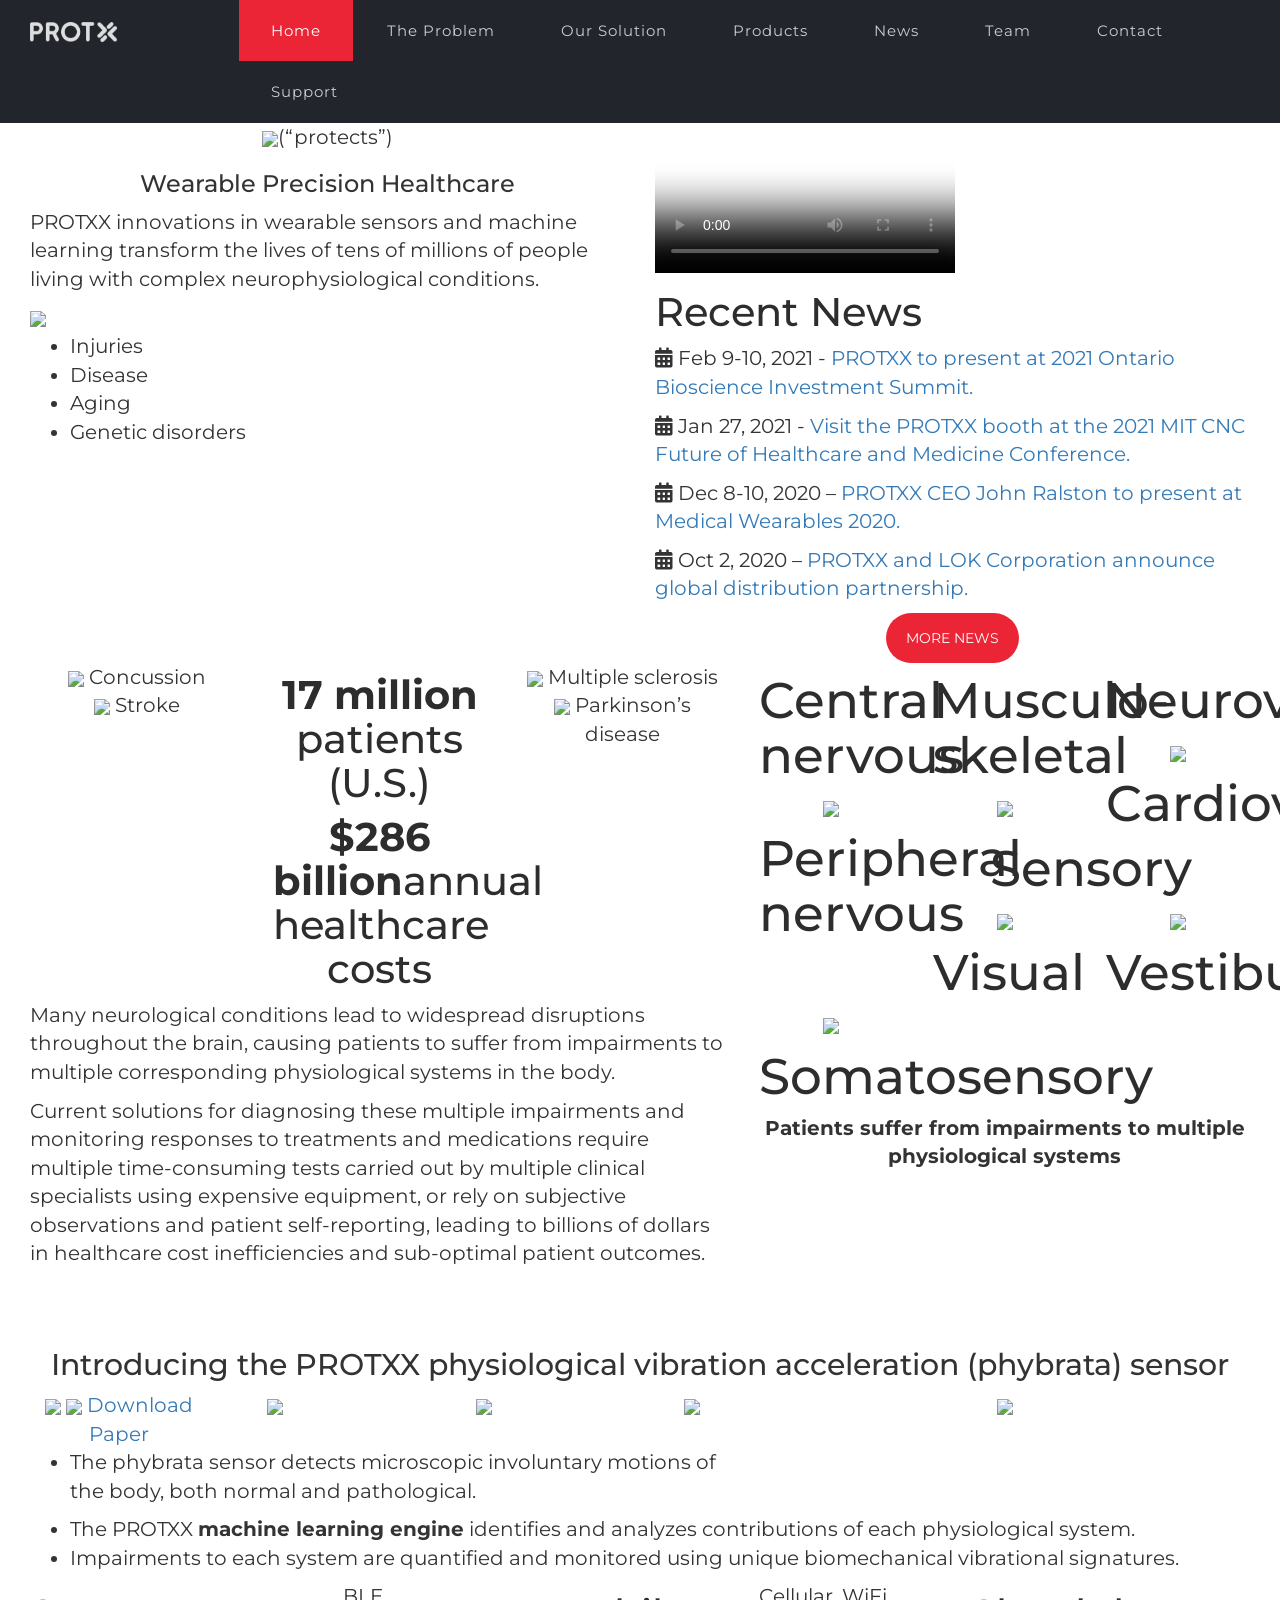
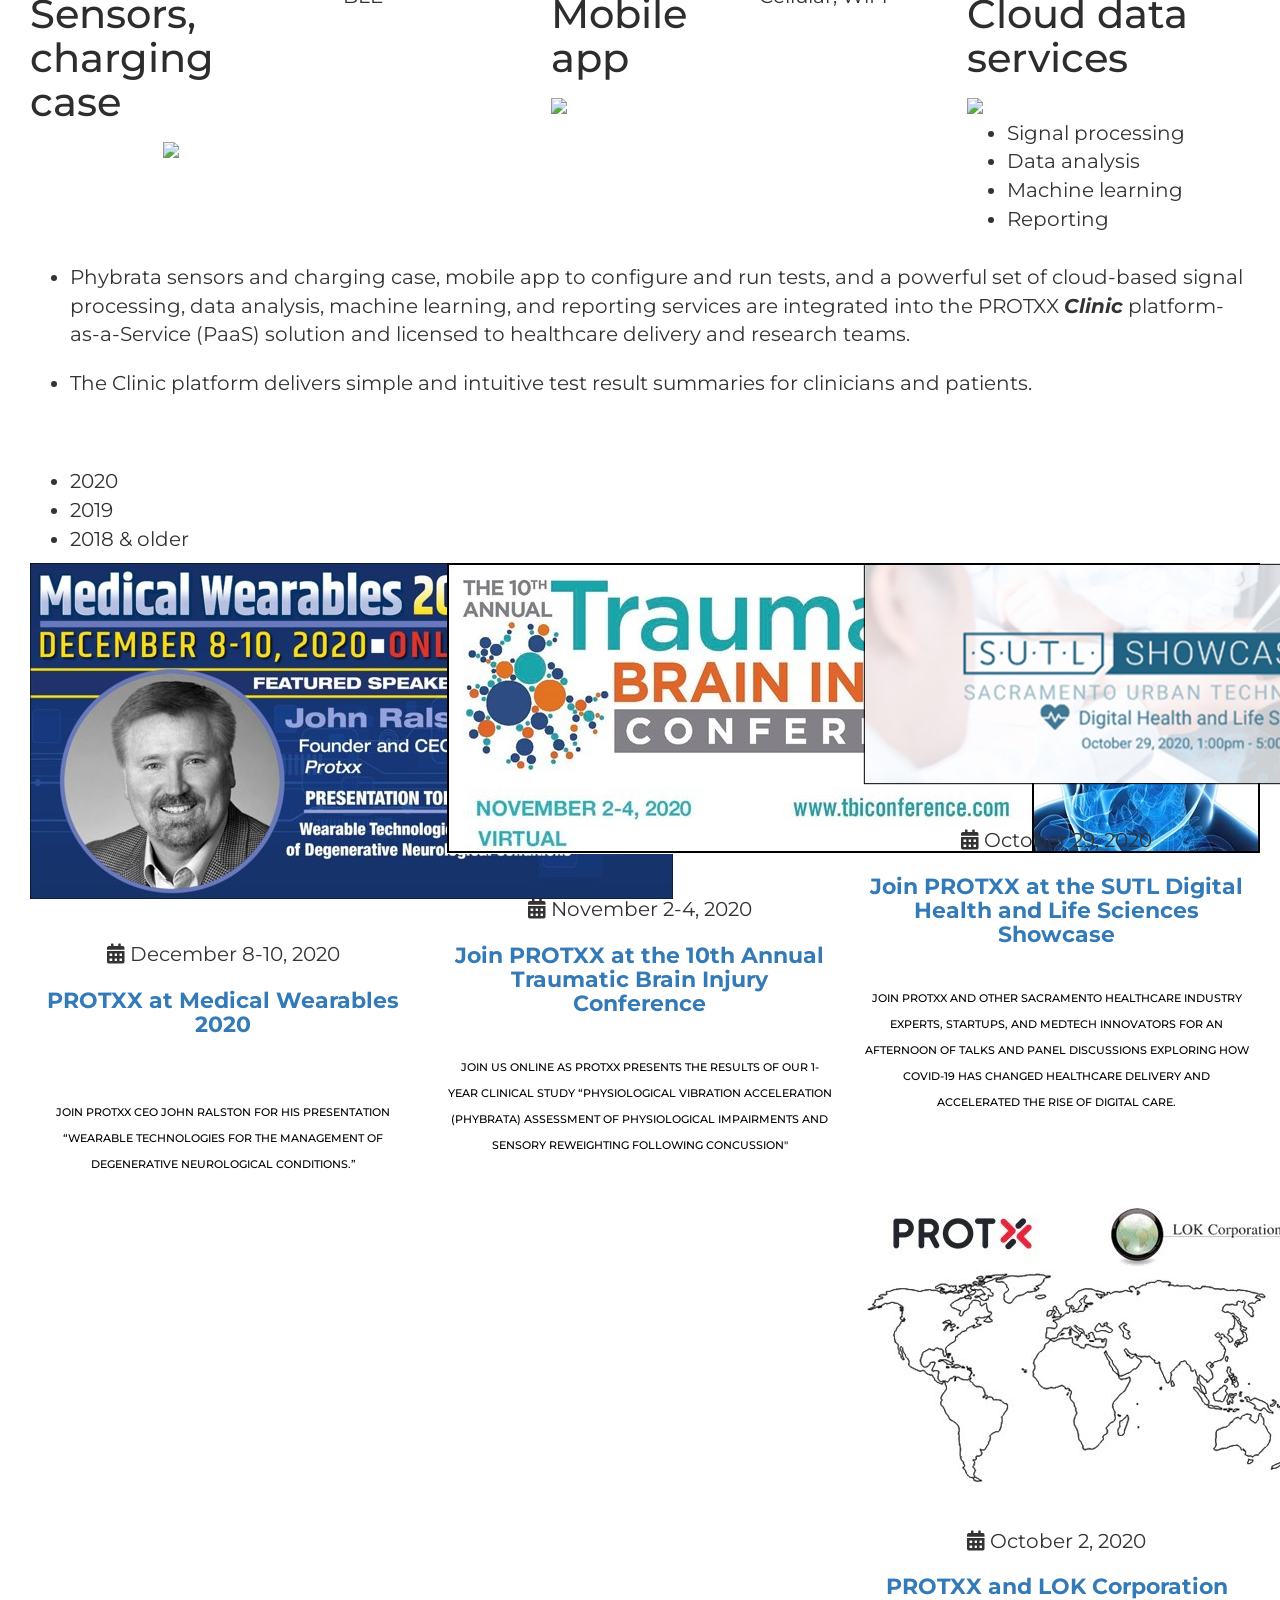
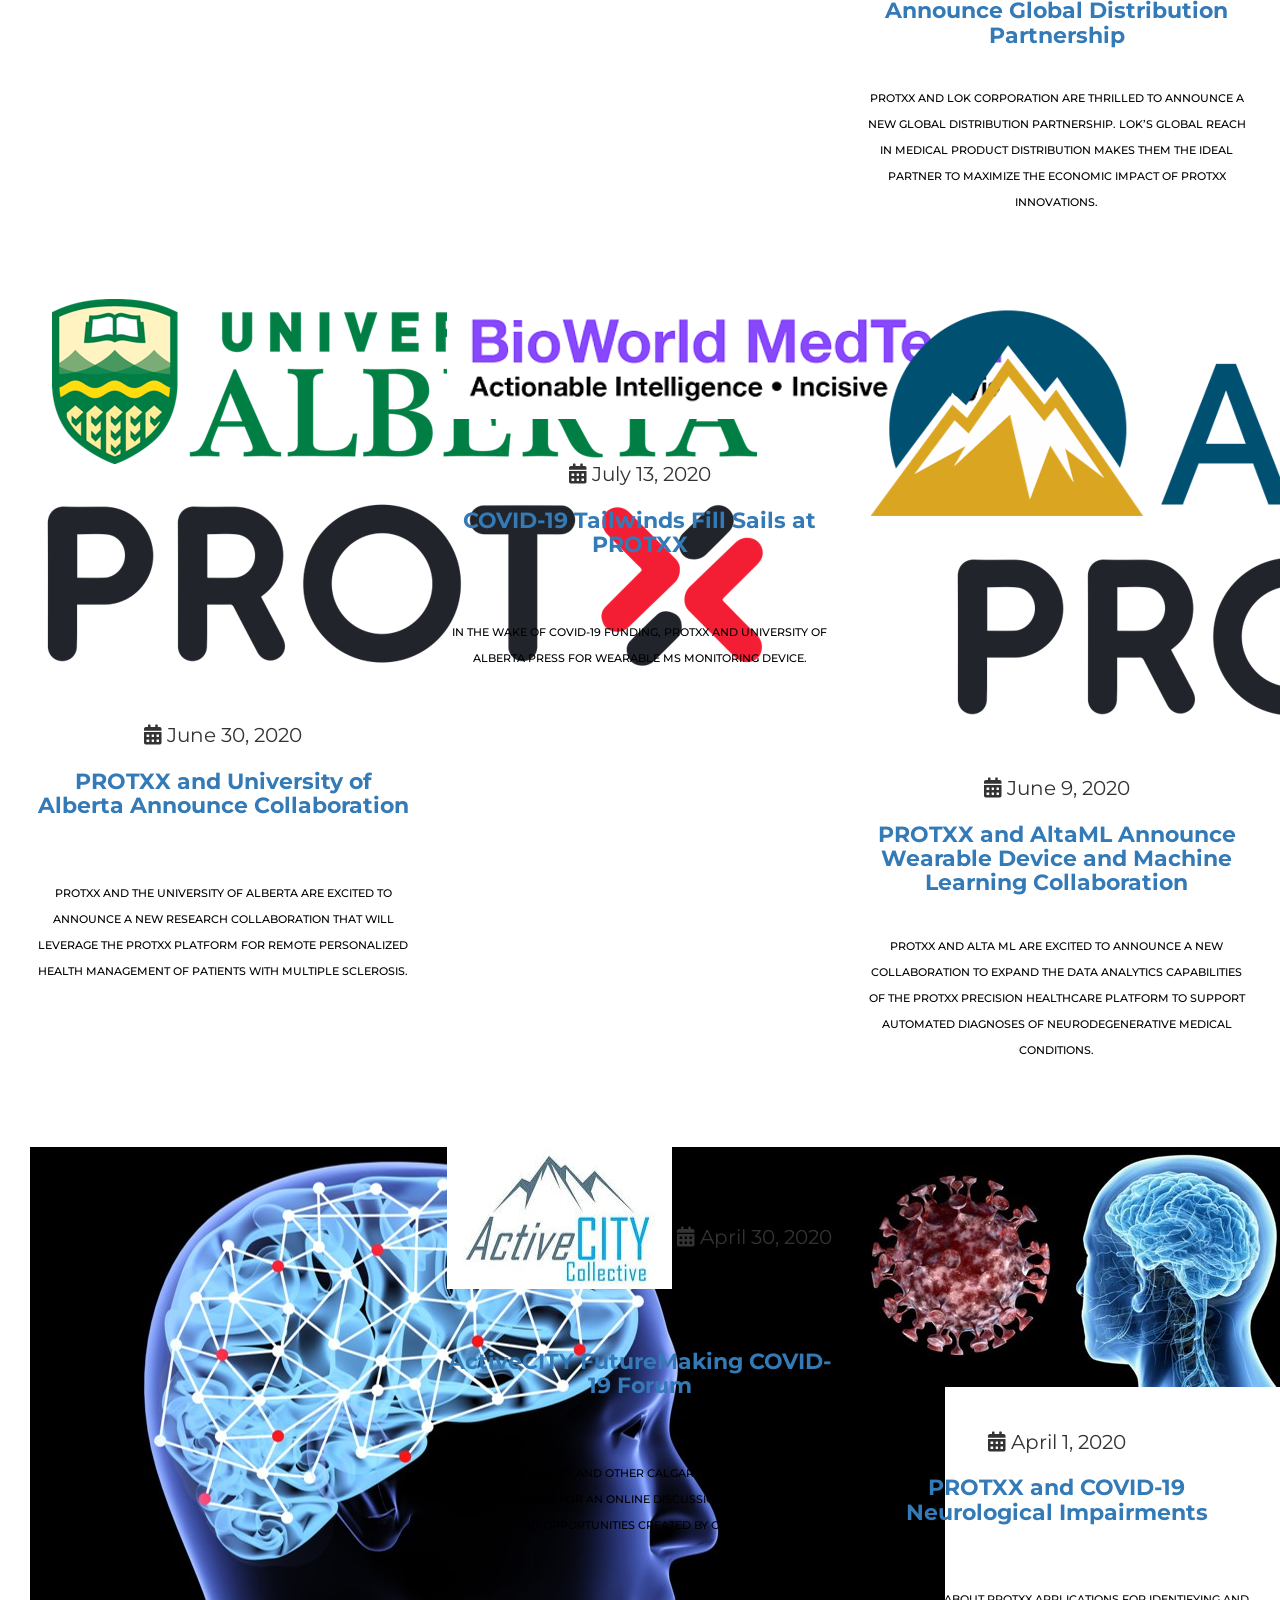
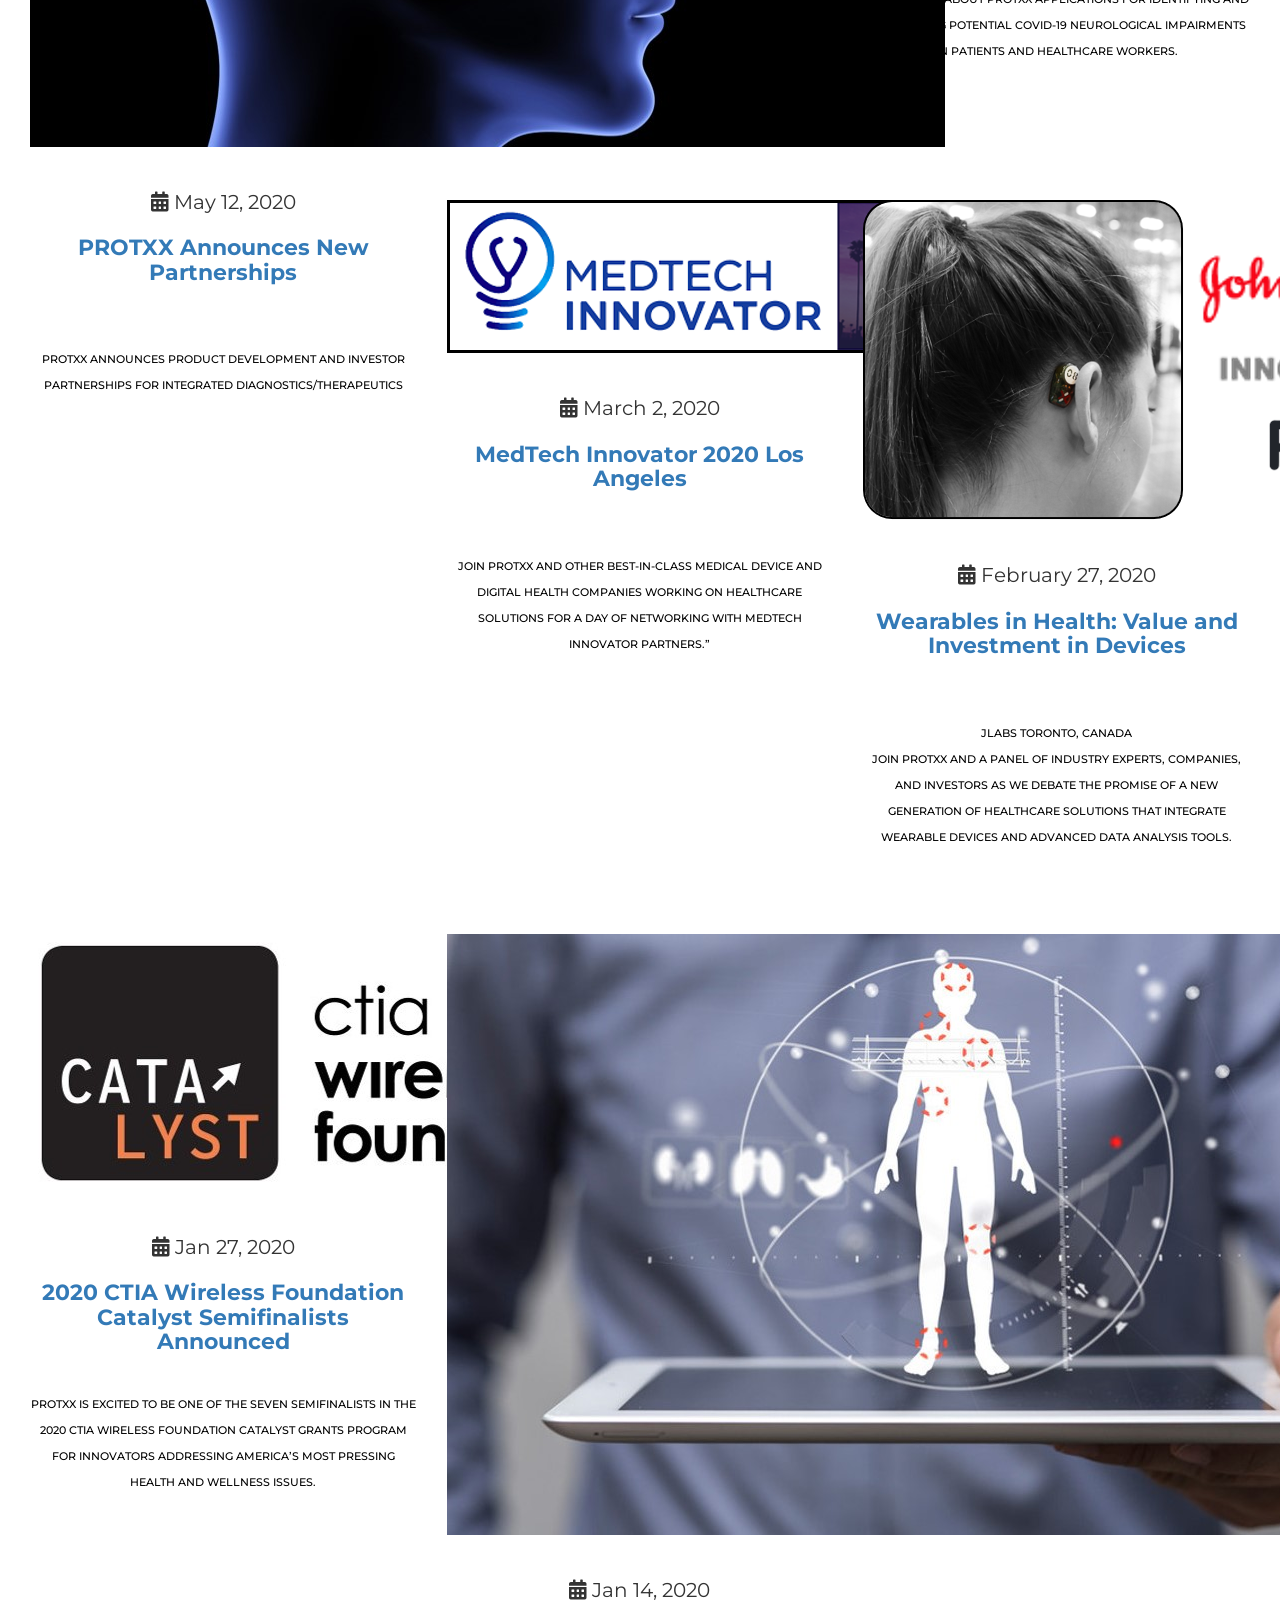
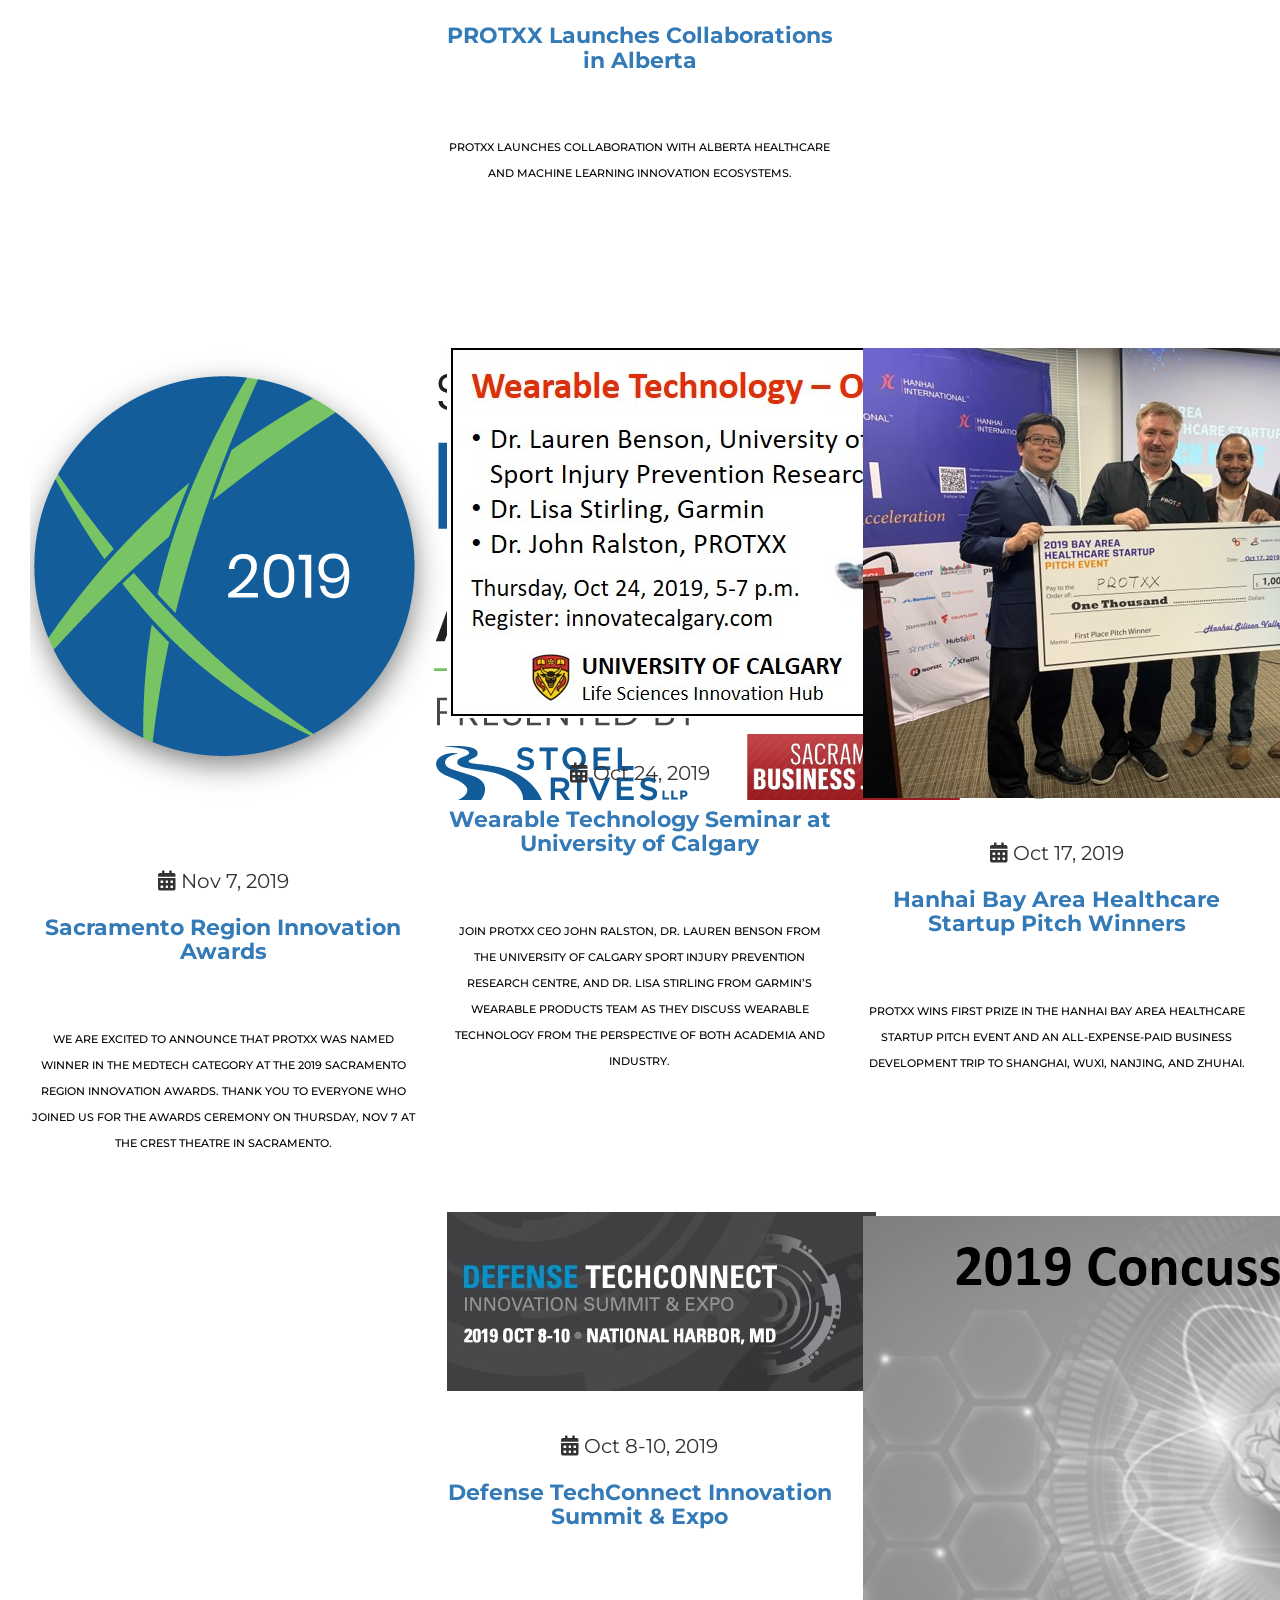
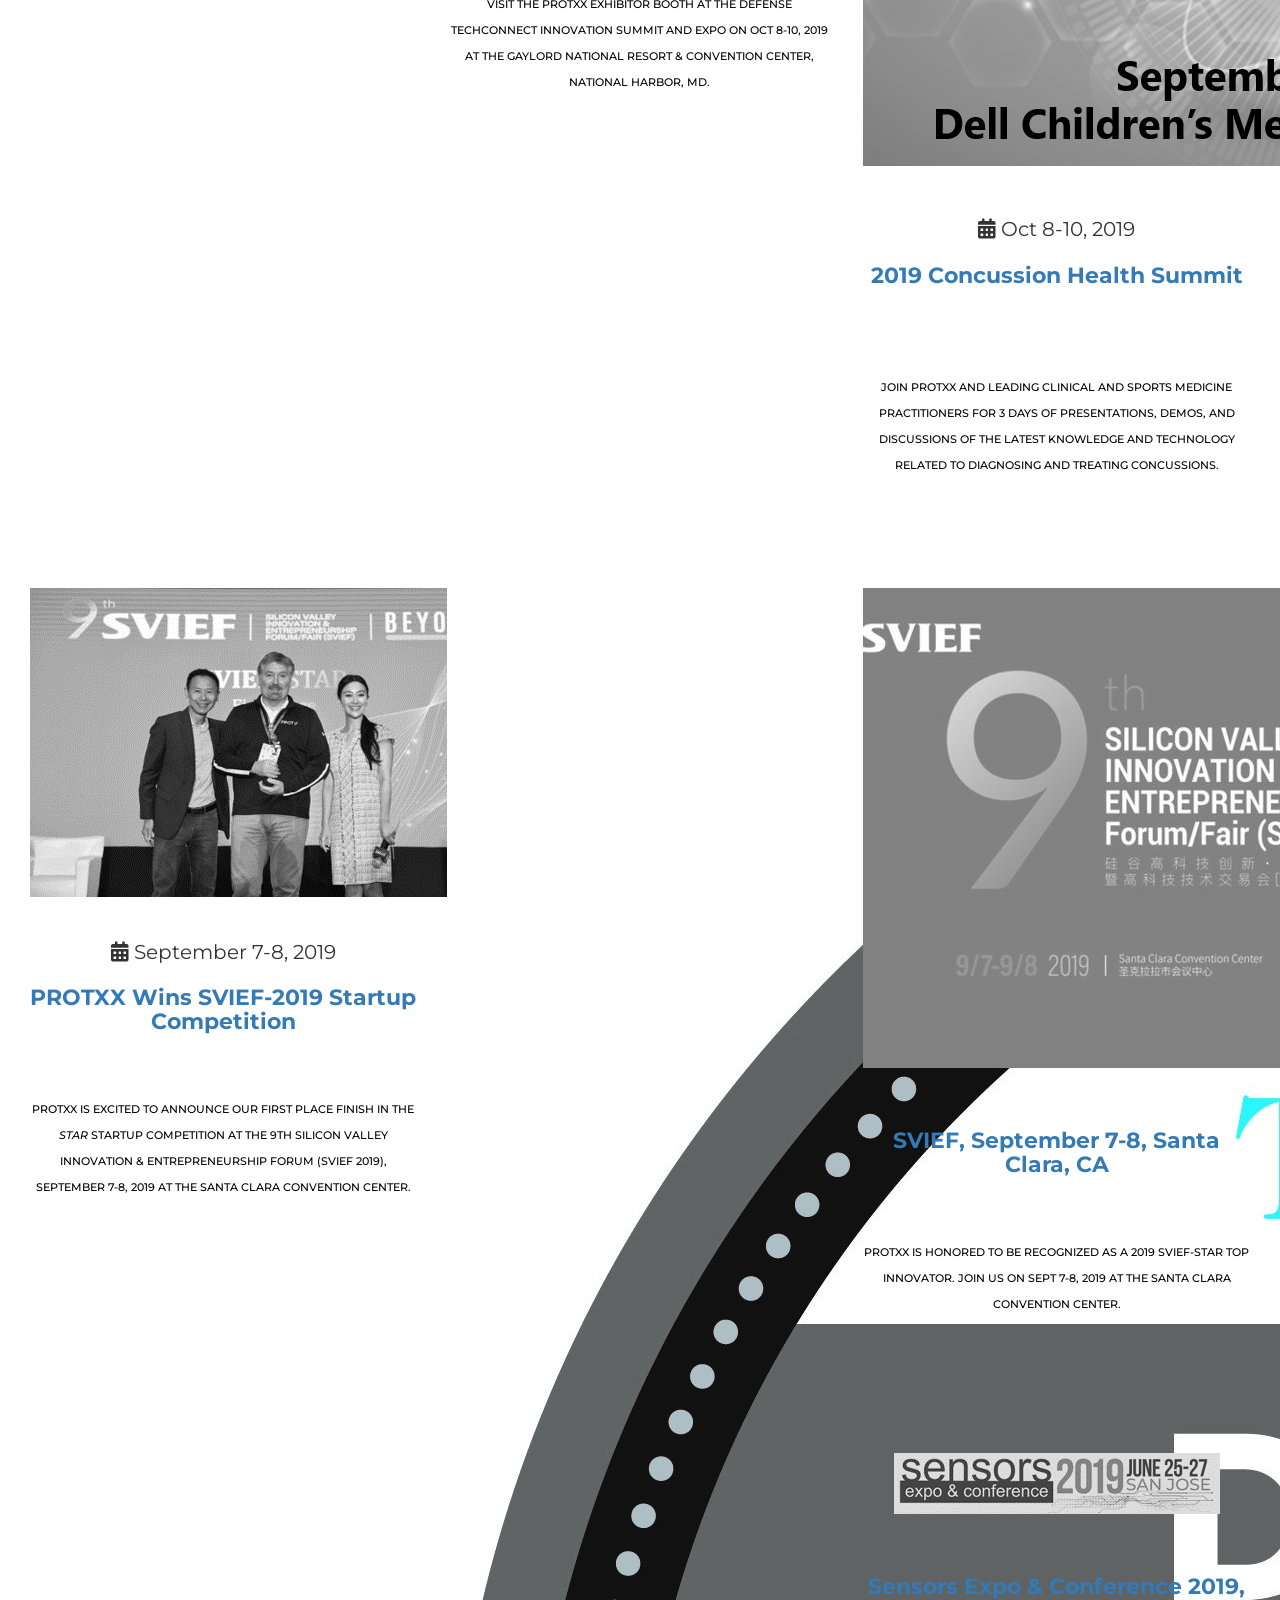
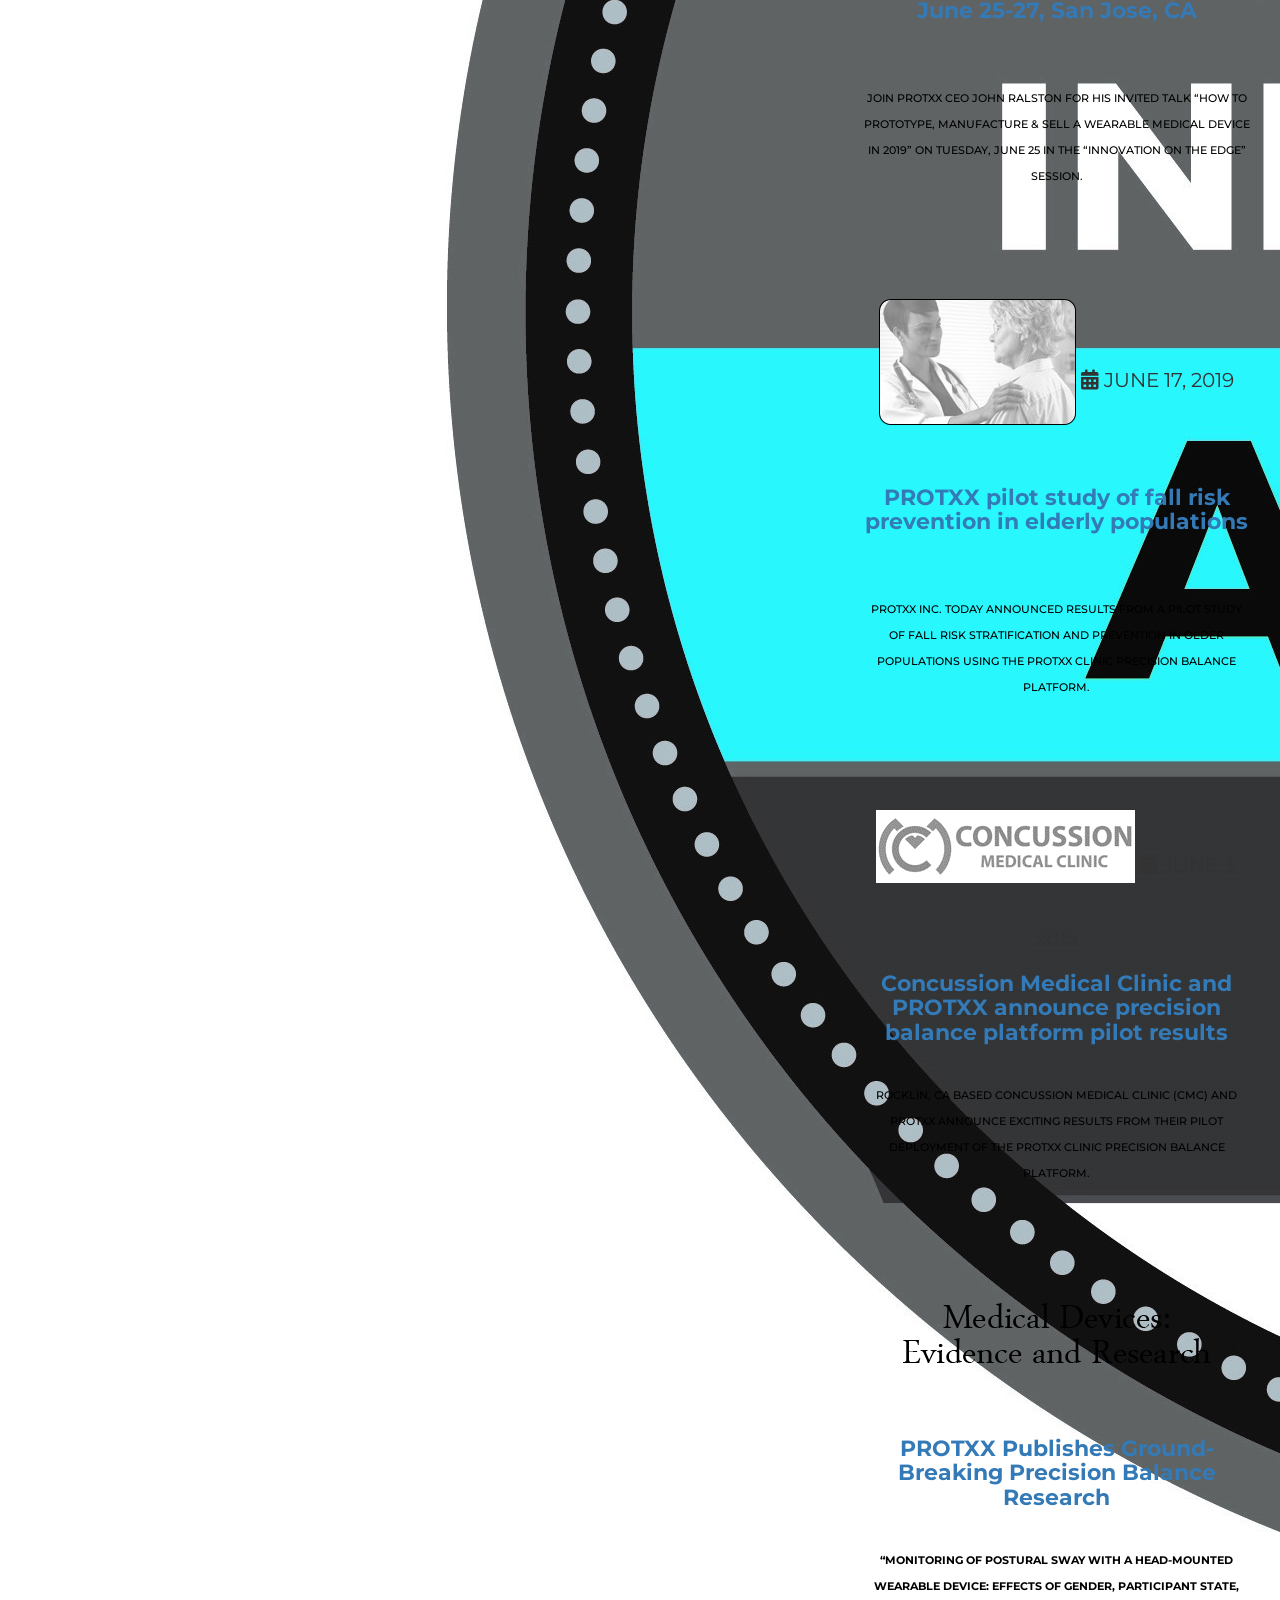
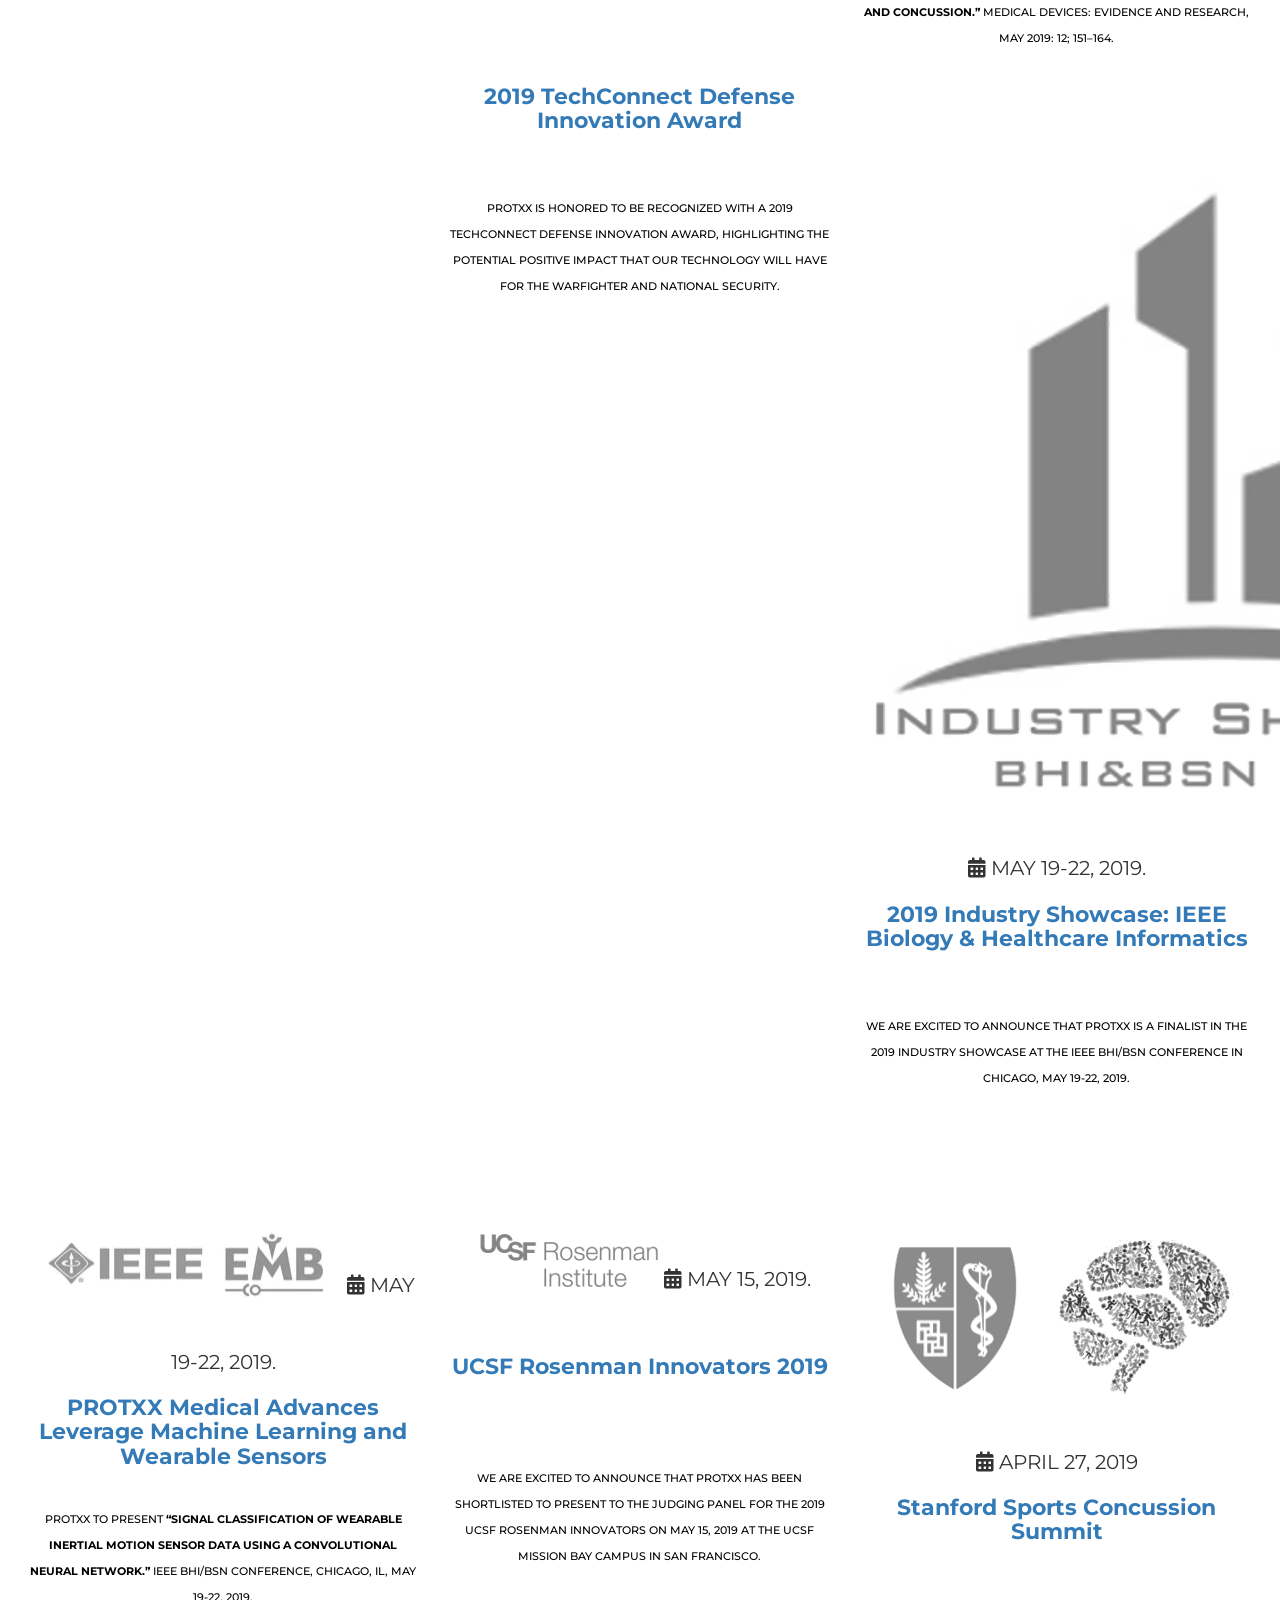
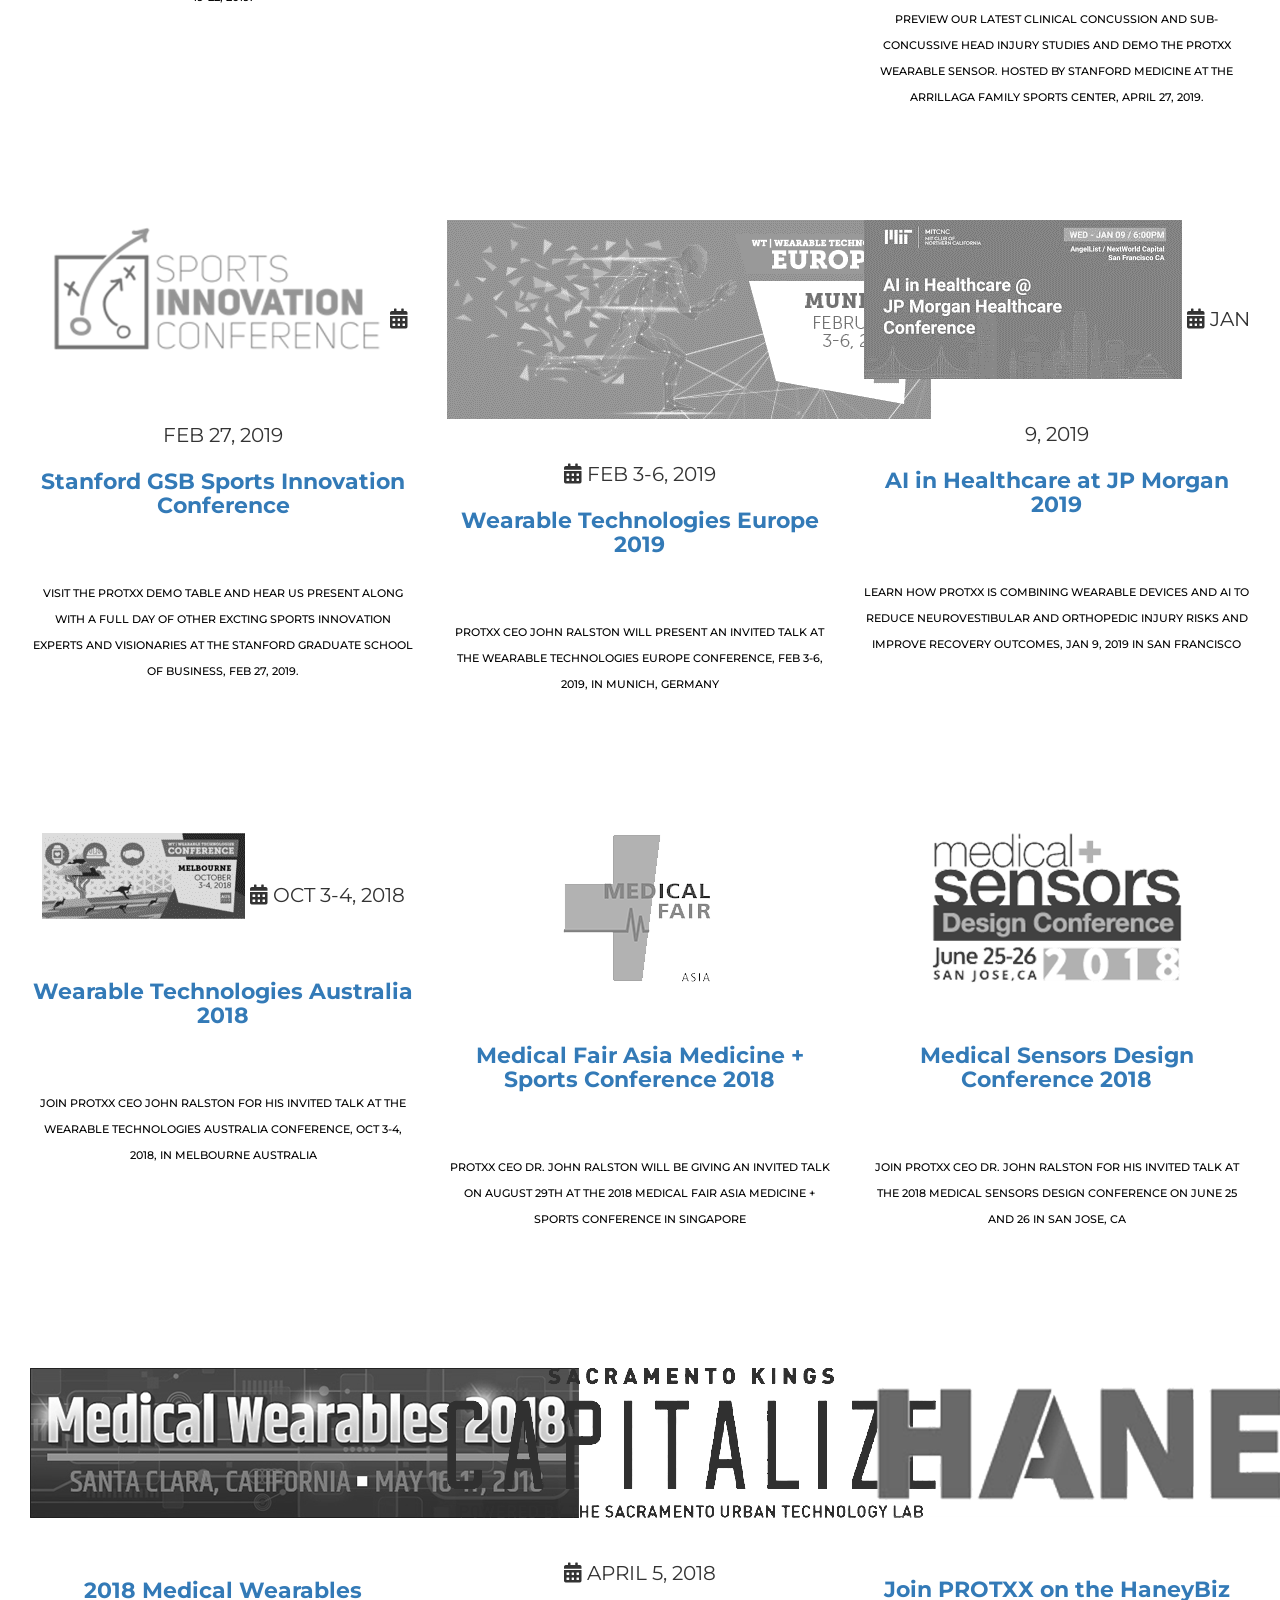
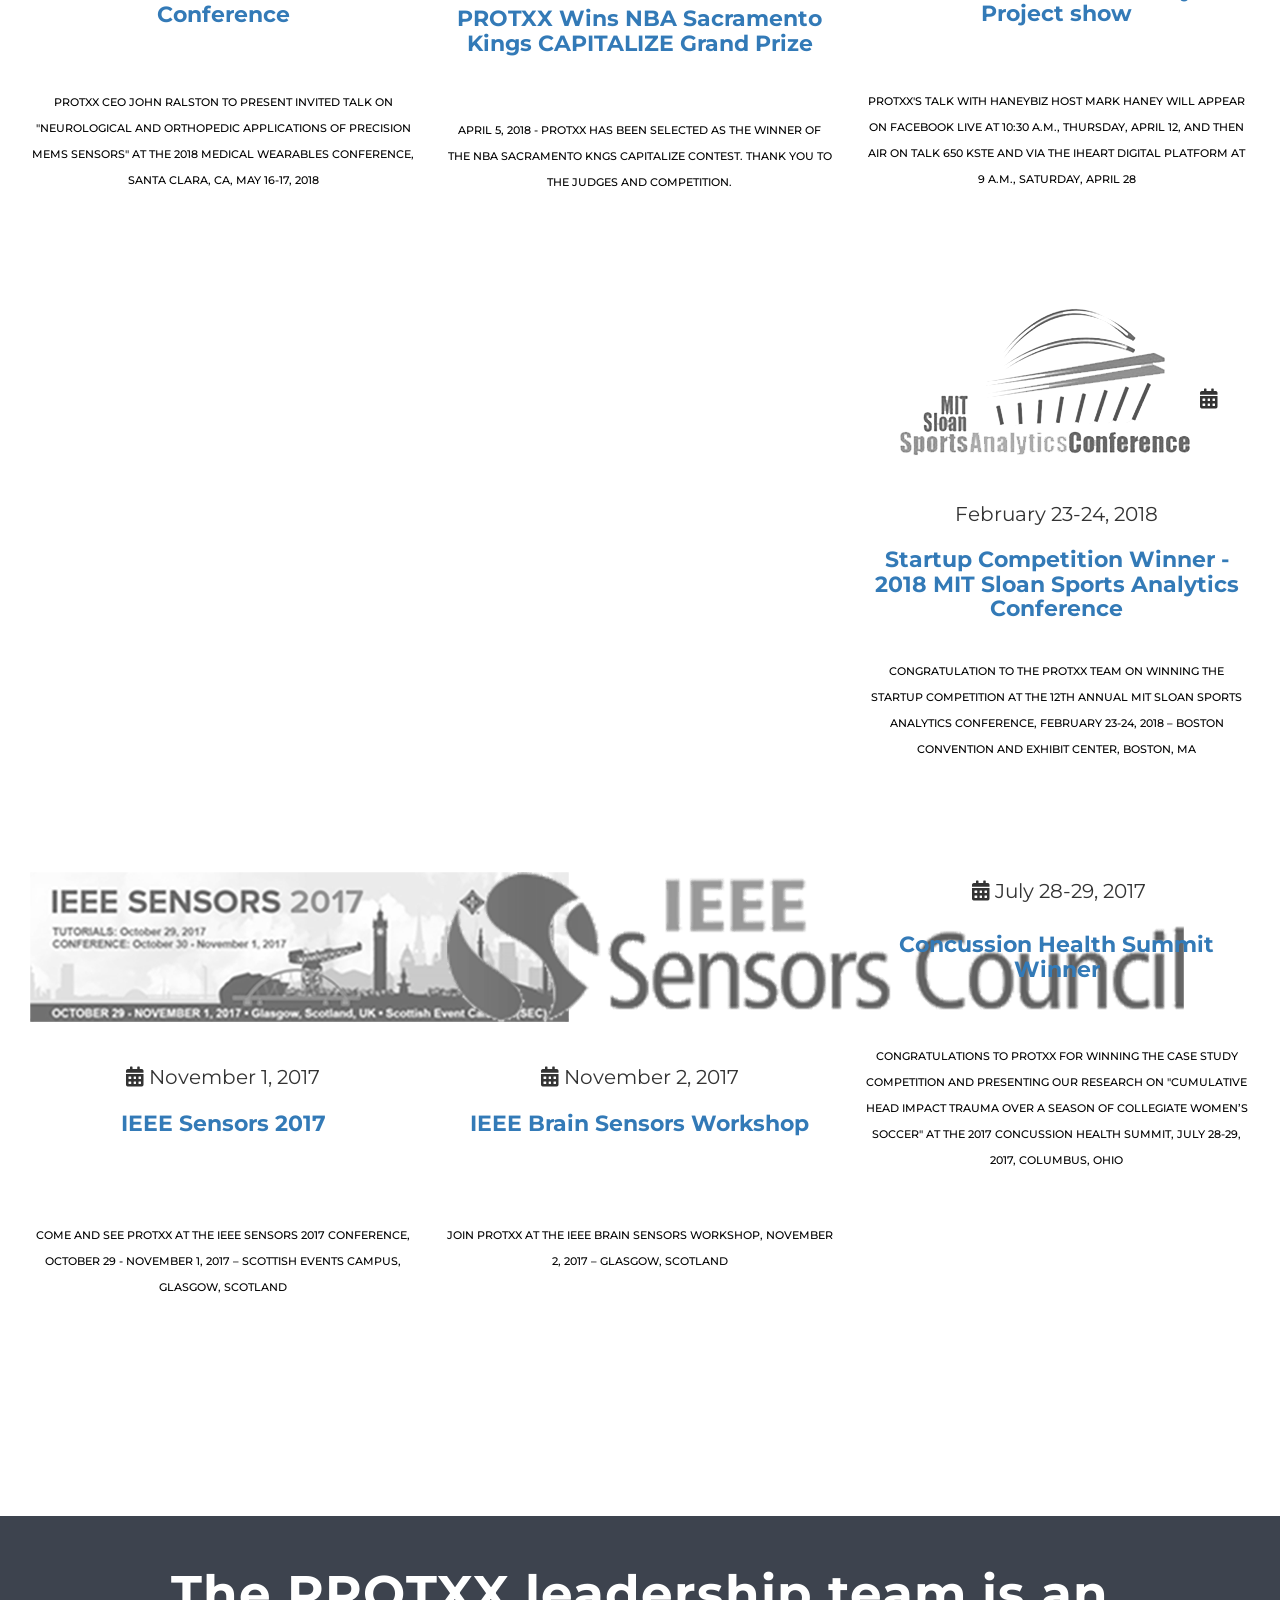
==== index.html @ 499e7357 "Add files via upload" ====
<!DOCTYPE html>
  <html lang="en">
  <head>
    <meta charset="utf-8">
    <meta http-equiv="X-UA-Compatible" content="IE=edge">
    <meta name="viewport" content="width=device-width, initial-scale=1">
    <link rel="shortcut icon" href="images/Protxx_Favicon.png" />
    <meta name="description" content="ProtXX tackles the most pressing sports impact injury concerns">
    <meta name="keywords" content="sports, medicine">
    <title>PROTXX</title>
   <link rel="stylesheet" href="https://pro.fontawesome.com/releases/v5.15.2/css/all.css" integrity="sha384-yJpxAFV0Ip/w63YkZfDWDTU6re/Oc3ZiVqMa97pi8uPt92y0wzeK3UFM2yQRhEom" crossorigin="anonymous">
    <link href="https://fonts.googleapis.com/css?family=Montserrat:100,100i,200,200i,300,300i,400,400i,500,500i,600,600i,700,700i,800,800i,900,900i" rel="stylesheet">
    <link rel="stylesheet" href="css/bootstrap.css">
    <link href="css/style.css" rel="stylesheet">
    <link href="css/menu.css" rel="stylesheet">
    <link rel="stylesheet" type="text/css" href="css/tab.css">
      </head>
      <body class="pushmenu-push" id="top">
        <!-- menu icon area -->
        <div class="container mob_icon">
         <section class="buttonset">
          <div id="nav_list"></div>
          <div class="clearfix"></div>
        </section>
      </div>
      <!-- menu icon area --> 
      <!-- header begin -->
      <header >
        <!-- menu begin -->
        <div class="container">
          <div class="row">
            <div class="col-md-2">
                <a class="logo" href="index.html"><img src="images/protxx_logo.png"></a>
            </div>
              <div class="col-md-10">
            <div class="menu pull-right">
                <nav>
                      <div class="pushmenu pushmenu-left">
                        <ul id="top-menu">
                          <li class="active"><a href="#home">Home </a></li>
                          <li><a href="#the_problem">The Problem</a></li>   
                          <li><a href="#our_solution">Our Solution </a></li>   
                          <li><a href="#products">Products</a></li>   
                          <li><a href="#news">News</a></li>   
                          <li><a href="#team">Team</a></li>   
                          <li><a href="#contact">Contact</a></li>
                          <li><a href="#support">Support</a></li>
                        </ul>
                      </div>
                 </nav>
              </div>
                
              </div>  
            </div>
          </div>
        </div>
        <!-- menu end -->
      </header>
      <!-- header end -->
      <!-- very top banner begin -->
      <section class="top_banner" id="home">
        <div class="container">
          <div class="row"> 
            <div class="col-md-12 col-lg-6">
              <div class="pr-3">
              <p class="text-center"><img class="protx_logo" src="images/banner-logo.png"><span class="banner_small_txt">(“protects”)</span></p>
              <h3 class="text-center">Wearable Precision Healthcare</h3>
                <p class="mb-0">PROTXX innovations in wearable sensors and machine learning transform the lives of tens of millions of people living with complex neurophysiological conditions.</p>
              <img class="img-fluid brain_image d-block" src="images/Neurological-conditions.png">
              <div class="list_txt">
                <ul>
                  <li>Injuries</li>
                  <li>Disease</li>
                  <li>Aging</li>
                  <li>Genetic disorders</li> 
                </ul>
                
              </div>
              </div>
            </div>
            <div class="col-md-12 col-lg-6 p-xl-0">
               <video class="video" controls poster="images/poster.png">
                  <source src="videos/PROTXX-intro-video-2021.mp4" type="video/mp4" />
              </video>
            
            <div class="recent_news_section">
              <h4>Recent News</h4>
              <p><span><i class="fas fa-calendar-alt"></i> Feb 9-10, 2021</span> - <a target="_blank" href="https://www.obioinvestmentsummit.com/presenting-companies-2021#protxx">PROTXX to present at 2021 Ontario Bioscience Investment Summit.</a></p>
              <p><span><i class="fas fa-calendar-alt"></i> Jan 27, 2021 </span> - <a target="_blank" href="https://www.mitcnc.org/startup-exhibitor/">Visit the PROTXX booth at the 2021 MIT CNC Future of Healthcare and Medicine Conference.</a></p>
              <p><span><i class="fas fa-calendar-alt"></i> Dec 8-10, 2020</span> – <a target="_blank" href="http://www.medwearablesconference.com/speakers.html">PROTXX CEO John Ralston to present at Medical Wearables 2020.</a></p>
              <p><span><i class="fas fa-calendar-alt"></i> Oct 2, 2020</span> – <a target="_blank" href="https://lok-corporation.com/protxx-announcement/">PROTXX and LOK Corporation announce global distribution partnership.</a></p>
              <div class="text-center">
              <a class="site_btn" href="#news">More News</a>
              </div>
            </div>
          </div>
          </div>
        </div>
      </section>
      <!-- very top banner end -->
      <!-- part-2 begin -->
      <section class="py-5 top_banner" id="the_problem">
        <div class="container">
          <div class="row">
            <div class="col-md-7 arrow_icons">
                <div class="arrow_quick">
              <div class="row text-center align-items-center">
                <div class="col-md-4">
                  <div class="h-50 d-flex flex-column justify-content-end">
                  <img class="img-fluid mx-auto pb-3" src="images/Concussion.png">
                  <span class="d-block pb-3 my-auto">Concussion</span>
                </div>
                <div class="h-50 d-flex flex-column justify-content-end">
                   <img class="img-fluid mx-auto pb-3" src="images/Stroke.png">
                  <span class="d-block pb-3 my-auto">Stroke</span>
                </div>
                </div>
                 <div class="col-md-4">
                   <h4 class="border_btm_txt"><b class="d-block">17 million</b> patients (U.S.)</h4>
                    <h4><b class="d-block">$286 billion</b>annual healthcare costs</h4>

                 </div>
                <div class="col-md-4">
                  <div class="h-50 d-flex flex-column justify-content-end">
                  <img class="img-fluid mx-auto pb-3" src="images/Multipl-sclerosis.png">
                  <span class="d-block pb-3  my-auto">Multiple sclerosis </span>
                </div>
                <div class="h-50 d-flex flex-column justify-content-end">
                   <img class="img-fluid mx-auto pb-3" src="images/Parkinsons-disease.png">
                  <span class="d-block pb-3 my-auto">Parkinson’s disease</span>
                </div>
                </div>
                </div>
              </div>
              <div class="mt-4">
              <p>Many neurological conditions lead to widespread disruptions throughout the brain, causing patients to suffer from impairments to multiple corresponding physiological systems in the body.</p>
              <p>Current solutions for diagnosing these multiple impairments and monitoring responses to treatments and medications require multiple time-consuming tests carried out by multiple clinical specialists using expensive equipment, or rely on subjective observations and patient self-reporting, leading to billions of dollars in healthcare cost inefficiencies and sub-optimal patient outcomes.</p>
              </div>
            </div>
            <div class="col-md-5 pl-3 transparent_images">
              <div class="row">
                <div class="col-md-6 col-lg-4">
                  <div class="transparent_border text-center h-100">
                  <h5 class="pt-3">Central nervous</h5>
                  <div class="text-center h-100 d-flex flex-column justify-content-end">
                  <img class="img-fluid" src="images/Central-nervous.png">
                  <h5 class="pb-3 my-auto">Peripheral nervous</h5>
                </div>
                  </div>
                </div>
                <div class="col-md-6 col-lg-4">
                  <div class="transparent_border text-center h-100">
                  <h5 class="pt-3">Musculo-skeletal</h5>
                  <img class="img-fluid my-auto" src="images/Musculo-skeletal.png">
                </div>
                </div>
                <div class="col-md-6 col-lg-4 mt-md-2 mt-lg-0">
                  <div class="transparent_border text-center h-100">
                  <h5 class="pt-3">Neurovascular</h5>
                   <div class="text-center h-100 d-flex flex-column justify-content-end">
                  <img class="img-fluid" src="images/Neurovascular.png">
                  <h5 class="pb-2 my-auto">Cardiovascular</h5>
                </div>
                </div>
                </div>
                <div class="w-100">
                  <h5 class="text-center mt-4">Sensory</h5>
                </div>
                
                  <div class="col-md-6 col-lg-4 mt-2">
                  <div class="transparent_border text-center h-100 d-flex flex-column justify-content-end">
                  <img class="img-fluid my-auto" src="images/visual.png">
                  <h5 class="pt-3 mb-0">Visual</h5>
                  </div>
                </div>
                <div class="col-md-6 col-lg-4 mt-2">
                  <div class="transparent_border text-center h-100 d-flex flex-column justify-content-end">
                  <img class="img-fluid my-auto" src="images/Vestibular.png">
                <h5 class="text-center mb-0">Vestibular</h5>
                </div>
                </div>
                <div class="col-md-6 col-lg-4 mt-2">
                  <div class="transparent_border text-center h-100 d-flex flex-column justify-content-end">
                  <img class="img-fluid my-auto" src="images/Somatosensory.png">
                  <h5 class="pt-3 mb-0">Somatosensory</h5>
                </div>
                </div>
              </div>
              <p class="mt-3 text-center"><b>Patients suffer from impairments to
multiple physiological systems</b></p>
            </div>
          </div>
        </div>
      </section>
      <!-- part-2 end -->
      <!-- part-3 begin -->
       <section class="our_solution top_banner" id="our_solution">
         <div class="container">
           <h2 class="text-center">Introducing the PROTXX  <span>phy</span>siological vi<span>brat</span>ion <span>a</span>cceleration (<span>phybrata</span>) sensor</h2>
           <div class="row mt-5 text-center">
             <div class="col-md-2">
               <img class="img-fluid" src="images/Slide-4-PROTXX-sensor.png">
               <a target="_blank" href="https://www.dovepress.com/getfile.php?fileID=64560"><img class="img-fluid mt-4" src="images/Publication-2.png">
                <span class="download_button">Download Paper</span></a>
             </div>
             <div class="col-md-1 arrow_space">
               <img class="img-fluid mx-auto" src="images/arrow.png">
             </div>
             <div class="col-md-3 align-items-center gif_margin">
               <img class="img-fluid" src="images/PHYBRATA.gif">
             </div>
             <div class="col-md-1 arrow_space">
               <img class="img-fluid mx-auto" src="images/arrow.png">
             </div>
             <div class="col-md-5">
               <img class="img-fluid mobile_space" src="images/solution_part_icons.png">
             </div>
           </div>
           <div class="row justify-content-center single_txt">
             <div class="col-md-7">
              <ul>
                <li>The <span class="span_red">phybrata</span> sensor detects microscopic involuntary motions of the body, both normal and pathological.</li>
              </ul>
             
             </div>
           </div> 
           <div class="row justify-content-center square_txt">
             <div class="col-md-12">
              <ul>
                <li class="pb-2">The PROTXX <b>machine learning engine</b> identifies and analyzes contributions of each physiological system.</li>
                <li>Impairments to each system are quantified and monitored using unique biomechanical vibrational signatures.</li>
              </ul>
             
             </div>
           </div>        
         </div>
       </section>
      <!-- part-3 end -->
      <!-- products section begin -->
      <section class="products_area  top_banner" id="products">
        <div class="container">
          <div class="row">
            <div class="col-md-3">
              <h4>Sensors, charging case</h4>
               <div class="text-center">
              <img class="img-fluid sensors_img mx-auto" src="images/suitcase.jpg">
            </div>
            </div>
            <div class="col-md-2 d-flex align-items-center">
              <div class="grey_arrow grey_arrow_ble">
                BLE
              </div>
            </div>
             <div class="col-md-2">
              <h4>Mobile app</h4>
              <img class="img-fluid mx-auto d-block" src="images/PROTXX-app.png">
            </div>
             <div class="col-md-2 d-flex align-items-center">
              <div class="grey_arrow">
                Cellular, WiFi
              </div>
            </div>
             <div class="col-md-3">
              <h4>Cloud data services</h4>
              <div class="could_list">
                <img class="img-fluid pt-1 pb-3 px-3 cloud_img mx-auto d-block" src="images/cloud.png">
                <ul>
                  <li>Signal processing</li>
                  <li>Data analysis</li>
                  <li>Machine learning</li>
                  <li>Reporting</li>
                </ul>
              </div>
            </div>
          </div>
          <div class="row">
            <div class="col-md-12">
              <ul class="list_style">
                <li>Phybrata sensors and charging case, mobile app to configure and run tests, and a powerful set of cloud-based signal processing, data analysis, machine learning, and reporting services are integrated into the PROTXX <b><i>Clinic</i></b> platform-as-a-Service (PaaS) solution and licensed to healthcare delivery and research teams.</li>
                <li>The Clinic platform delivers simple and intuitive test result summaries for clinicians and patients.</li>
              </ul>
            </div>
          </div>
        </div>
      </section>
      <!-- products section end -->
      <!-- part-4 begin -->
      <div id="news">
      <div class="container">
        <div id="horizontalTab">
          <ul class="resp-tabs-list m-0 p-0">
          <li><span>2020</span></li>
          <li><span>2019</span></li>
          <li><span>2018 & older</span></li>
          </ul>
          <div class="resp-tabs-container">
          <div>
            <div class="news_inside">
              <div class="row mt-3">
               <div class="col-md-4 mb-4 items">
                          <div class="d-flex flex-column text-center justify-content-end h-100">
                            <img class="my-auto" src="images/medicalWearables_v3.jpg" alt="">
                            <span class="date_area mt-2"><i class="fas fa-calendar-alt"></i> December 8-10, 2020</span>
                             <a class="mt-2"  target="_blank" href="http://www.medwearablesconference.com/speakers.html">
                  <h3 class="mb-2">PROTXX at Medical Wearables 2020</h3></a>
                  <p>Join PROTXX CEO John Ralston for his presentation “Wearable Technologies for the Management of Degenerative Neurological Conditions.”</p>
                          </div>
                </div>
                <div class="col-sm-4 mb-4 items">
                          <div class="d-flex flex-column text-center justify-content-end h-100">
                            <img class="my-auto" src="images/TBIconference2020Update.jpg" alt="">
                            <span class="date_area mt-2"><i class="fas fa-calendar-alt"></i> November 2-4, 2020</span>
                             <a class="mt-3" target="_blank" href="https://tbiconference.com/home/">
                  <h3 class="mb-2">Join PROTXX at the 10th Annual Traumatic Brain Injury Conference</h3></a>
                  <p>Join us online  as protxx presents the results of our 1-year clinical study “Physiological vibration acceleration (phybrata) assessment of physiological impairments and sensory reweighting following concussion"</p>
                          </div>
                </div>
                <div class="col-sm-4 mb-4 items">
                          <div class="d-flex flex-column text-center justify-content-end h-100">
                            <img class="my-auto" src="images/SUTLshowcase2020.png" alt="">
                            <span class="date_area mt-2"><i class="fas fa-calendar-alt"></i> October 29, 2020</span>
                             <a class="mt-3" target="_blank" href="https://startupsac.com/register-now-for-digital-health-and-life-sciences-showcase-a-sutl-showcase-2020-event/">
                  <h3 class="mb-2">Join PROTXX at the SUTL Digital Health and Life Sciences Showcase</h3></a>
                  <p>Join PROTXX and other Sacramento healthcare industry experts, startups, and medtech innovators for an afternoon of talks and panel discussions exploring how COVID-19 has changed healthcare delivery and accelerated the rise of digital care.</p>
                          </div>
                </div>
                <div class="col-sm-4 mb-4 items">
                          <div class="d-flex flex-column text-center justify-content-end h-100">
                            <img class="my-auto" src="images/LOKpartnership.jpg" alt="">
                            <span class="date_area mt-2"><i class="fas fa-calendar-alt"></i> October 2, 2020</span>
                             <a class="mt-3" target="_blank" href="https://lok-corporation.com/protxx-announcement/">
                  <h3 class="mb-2">PROTXX and LOK Corporation Announce Global Distribution Partnership</h3></a>
                  <p>PROTXX and LOK Corporation are thrilled to announce a new Global Distribution Partnership. LOK’s global reach in medical product distribution makes them the ideal partner to maximize the economic impact of PROTXX innovations.</p>
                          </div>
                </div>
                 <div class="col-sm-4 mb-4 items">
                          <div class="d-flex flex-column text-center justify-content-end h-100">
                            <img class="my-auto" src="images/PROTXX_UofAlberta.png" alt="">
                            <span class="date_area mt-2"><i class="fas fa-calendar-alt"></i>  June 30, 2020</span>
                             <a class="mt-3" target="_blank" href="https://www.prnewswire.com/news-releases/protxx-and-university-of-alberta-announce-remote-personalized-healthcare-collaboration-for-patients-with-multiple-sclerosis-301085152.html?tc=eml_cleartime">
                  <h3 class="mb-2">PROTXX and University of Alberta Announce Collaboration</h3></a>
                  <p>PROTXX and the University of Alberta are excited to announce a new research collaboration that will leverage the PROTXX platform for remote personalized health management of patients with multiple sclerosis.</p>
                          </div>
                </div>
                 <div class="col-sm-4 mb-4 items">
                          <div class="d-flex flex-column text-center justify-content-end h-100">
                            <img class="my-auto" src="images/bioWorldMedTechLogo.png" alt="">
                            <span class="date_area mt-2"><i class="fas fa-calendar-alt"></i>  July 13, 2020</span>
                             <a class="mt-3" target="_blank" href="https://www.bioworld.com/articles/443424-in-wake-of-covid-19-funding-us-med-tech-canadian-university-press-for-wearable-ms-monitoring-device">
                  <h3 class="mb-2">COVID-19 Tailwinds Fill Sails at PROTXX </h3></a>
                  <p>In the wake of COVID-19 funding, PROTXX and University of Alberta press for wearable MS monitoring device.</p>
                          </div>
                </div>
                
                 <div class="col-sm-4 mb-4 items">
                          <div class="d-flex flex-column text-center justify-content-end h-100">
                            <img class="my-auto" src="images/protxx-alta.png" alt="">
                            <span class="date_area mt-2"><i class="fas fa-calendar-alt"></i>  June 9, 2020</span>
                             <a class="mt-3" target="_blank" href="https://www.prnewswire.com/news-releases/protxx-and-altaml-announce-wearable-device-and-machine-learning-collaboration-301071455.html?tc=eml_cleartime">
                  <h3 class="mb-2">PROTXX and AltaML Announce Wearable Device and Machine Learning Collaboration</h3></a>
                  <p>PROTXX and Alta ML are excited to announce a new collaboration to expand the data analytics capabilities of the PROTXX precision healthcare platform to support automated diagnoses of neurodegenerative medical conditions.</p>
                          </div>
                </div>

                 <div class="col-sm-4 mb-4 items">
                          <div class="d-flex flex-column text-center justify-content-end h-100">
                            <img class="my-auto" src="images/developmentBrain.jpg" alt="">
                            <span class="date_area mt-2"><i class="fas fa-calendar-alt"></i>  May 12, 2020</span>
                             <a class="mt-3" target="_blank" href="https://www.prnewswire.com/news-releases/protxx-announces-product-development-and-pilot-deployment-collaborations-and-supporting-investments-301057120.html?tc=eml_cleartime">
                  <h3 class="mb-2">PROTXX Announces New Partnerships</h3></a>
                  <p>PROTXX Announces Product Development and Investor Partnerships for Integrated Diagnostics/Therapeutics</p>
                          </div>
                </div>
                  <div class="col-sm-4 mb-4 items">
                          <div class="d-flex flex-column text-center justify-content-end h-100">
                            <img class="my-auto" src="images/activeCITYlogo.jpg" alt="">
                            <span class="date_area mt-2"><i class="fas fa-calendar-alt"></i>  April 30, 2020</span>
                             <a class="mt-3" target="_blank" href="https://www.activecityproject.org/activecity-futuremaking-1">
                  <h3 class="mb-2">ActiveCITY FutureMaking COVID-19 Forum</h3></a>
                  <p>Join PROTXX and other Calgary Health Tech Entrepreneurs for an online discussion of challenges and opportunities created by COVID-19.</p>
                          </div>
                </div>
                 <div class="col-sm-4 mb-4 items">
                          <div class="d-flex flex-column text-center justify-content-end h-100">
                            <img class="my-auto" src="images/protxxCOVID19.jpg" alt="">
                            <span class="date_area mt-2"><i class="fas fa-calendar-alt"></i>  April 1, 2020</span>
                             <a class="mt-3" target="_blank" href="images/PROTXX_COVID-19 presentation_website version_04-20.pdf">
                  <h3 class="mb-2">PROTXX and COVID-19 Neurological Impairments</h3></a>
                  <p>Learn more about PROTXX applications for identifying and quantifying potential COVID-19 neurological impairments in patients and healthcare workers.</p>
                          </div>
                </div>
                <div class="col-sm-4 mb-4 items">
                          <div class="d-flex flex-column text-center justify-content-end h-100">
                            <img class="my-auto" src="images/MedTechInnovator.png" alt="">
                            <span class="date_area mt-2"><i class="fas fa-calendar-alt"></i>  March 2, 2020</span>
                             <a class="mt-3" target="_blank" href="https://medtechinnovator.org/2020-los-angeles-pitch-event/">
                  <h3 class="mb-2">MedTech Innovator 2020 Los Angeles</h3></a>
                  <p>Join PROTXX and other best-in-class medical device and digital health companies working on healthcare solutions for a day of networking with MedTech Innovator partners.”</p>
                          </div>
                </div>
                <div class="col-sm-4 mb-4 items">
                          <div class="d-flex flex-column text-center justify-content-end h-100">
                            <img class="my-auto" src="images/JLABS Toronto 2-27-2020.png" alt="">
                            <span class="date_area mt-2"><i class="fas fa-calendar-alt"></i>  February 27, 2020</span>
                <a class="mt-3" target="_blank" href="https://wearablesinhealth.splashthat.com/">
                  <h3 class="mb-2">Wearables in Health: Value and Investment in Devices</h3></a>
                  <p>JLABS Toronto, Canada<br>Join PROTXX and a panel of industry experts, companies, and investors as we debate the promise of a new generation of healthcare solutions that integrate wearable devices and advanced data analysis tools.</p>
                          </div>
                </div>
                 <div class="col-sm-4 mb-4 items">
                          <div class="d-flex flex-column text-center justify-content-end h-100">
                            <img class="my-auto" src="images/CTIA_Calayst.jpg" alt="">
                            <span class="date_area mt-2"><i class="fas fa-calendar-alt"></i>  Jan 27, 2020</span>
                <a class="mt-3" target="_blank" href="https://ctia.it/30YWfjw">
                  <h3 class="mb-2">2020 CTIA Wireless Foundation Catalyst Semifinalists Announced</h3></a>
                  <p>PROTXX is excited to be one of the seven semifinalists in the 2020 CTIA Wireless Foundation Catalyst grants program for innovators addressing America’s most pressing health and wellness issues.</p>
                          </div>
                </div>
                 <div class="col-sm-4 mb-4 items">
                          <div class="d-flex flex-column text-center justify-content-end h-100">
                            <img class="my-auto" src="images/albertapressreleasejan2020.jpg" alt="">
                            <span class="date_area mt-2"><i class="fas fa-calendar-alt"></i>  Jan 14, 2020</span>
                <a class="mt-3" target="_blank" href="https://www.prnewswire.com/news-releases/protxx-launches-collaboration-with-alberta-healthcare-and-machine-learning-innovation-ecosystems-300985235.html">
                  <h3 class="mb-2">PROTXX Launches Collaborations in Alberta</h3></a>
                  <p>PROTXX Launches Collaboration with Alberta Healthcare and Machine Learning Innovation Ecosystems.</p>
                          </div>
                </div>
              </div>
            </div>
          </div>
          <div>
            <div class="row mt-3">
             <div class="col-sm-4 mb-4 items">
                          <div class="d-flex flex-column text-center justify-content-end h-100">
                            <img class="my-auto" src="images/2019-Sacramento-Region-Innovation-Awards-Logo_Sponsors (003).png" alt="">
                      <span class="date_area mt-2"><i class="fas fa-calendar-alt"></i> Nov 7, 2019</span>
                <a class="mt-3" target="_blank" href="https://www.stoel.com/events-press-releases/press-releases/2019/winners-named-in-2019-sacramento-region-innovation">
                  <h3 class="mb-2">Sacramento Region Innovation Awards</h3></a>
                  <p>We are excited to announce that PROTXX was named winner in the MedTech category at the 2019 Sacramento Region Innovation Awards. Thank you to everyone who joined us for the awards ceremony on Thursday, Nov 7 at the Crest Theatre in Sacramento.</p>
                          </div>
                </div>
                <div class="col-sm-4 mb-4 items">
                          <div class="d-flex flex-column text-center justify-content-end h-100">
                            <img class="my-auto" src="images/Calgary Wearable Devices_10-24.jpg" alt="">
                      <span class="date_area mt-2"><i class="fas fa-calendar-alt"></i> Oct 24, 2019</span>
                <a class="mt-3" target="_blank" href="https://www.eventbrite.ca/e/wearable-technology-seminar-tickets-74312967085?aff=ICWebsite">
                  <h3 class="mb-2">Wearable Technology Seminar at University of Calgary</h3></a>
                  <p>Join PROTXX CEO John Ralston, Dr. Lauren Benson from the University of Calgary Sport Injury Prevention Research Centre, and Dr. Lisa Stirling from Garmin’s wearable products team as they discuss wearable technology from the perspective of both academia and industry.</p>
                          </div>
                </div>
                 <div class="col-sm-4 mb-4 items">
                          <div class="d-flex flex-column text-center justify-content-end h-100">
                            <img class="my-auto" src="images/hanhai_winners.jpg" alt="">
                      <span class="date_area mt-2"><i class="fas fa-calendar-alt"></i> Oct 17, 2019</span>
                <a class="mt-3" target="_blank" href="https://www.hanhaiinvestment.com/event-details/bay-area-healthcare-startup-pitch-event">
                  <h3 class="mb-2">Hanhai Bay Area Healthcare Startup Pitch Winners</h3></a>
                  <p>PROTXX wins first prize in the Hanhai Bay Area Healthcare Startup Pitch Event and an all-expense-paid business development trip to Shanghai, Wuxi, Nanjing, and Zhuhai.</p>
                          </div>
                </div>
                <div class="col-sm-4 mb-4 items">
                          <div class="d-flex flex-column text-center justify-content-end h-100">
                            <img class="my-auto" src="images/DITAC19Fall_Eheader.jpg" alt="">
                      <span class="date_area mt-2"><i class="fas fa-calendar-alt"></i> Oct 8-10, 2019</span>
                <a class="mt-3" target="_blank" href="https://events.techconnect.org/DTCFall/expo/exhibitors.html">
                  <h3 class="mb-2">Defense TechConnect Innovation Summit & Expo</h3></a>
                  <p>Visit the PROTXX exhibitor booth at the Defense TechConnect Innovation Summit and Expo on Oct 8-10, 2019 at the Gaylord National Resort & Convention Center, National Harbor, MD.</p>
                          </div>
                </div>
                <div class="col-sm-4 mb-4 items">
                          <div class="d-flex flex-column text-center justify-content-end h-100">
                            <img class="my-auto" src="images/2019 CHS b&w.png" alt="">
                      <span class="date_area mt-2"><i class="fas fa-calendar-alt"></i> Oct 8-10, 2019</span>
                <a class="mt-3" target="_blank" href="https://www.concussionhealthsummit.com/">
                  <h3 class="mb-2">2019 Concussion Health Summit</h3></a>
                  <p>Join PROTXX and leading clinical and sports medicine practitioners for 3 days of presentations, demos, and discussions of the latest knowledge and technology related to diagnosing and treating concussions.</p>
                          </div>
                </div>
                <div class="col-sm-4 mb-4 items">
                          <div class="d-flex flex-column text-center justify-content-end h-100">
                            <img class="my-auto" src="images/2019 SVIEF 1st place_b&w.png" alt="">
                      <span class="date_area mt-2"><i class="fas fa-calendar-alt"></i> September 7-8, 2019</span>
                <a class="mt-3" target="_blank" href="https://mailchi.mp/svief/event-recap-2019-svief?e=b08e1e358d">
                  <h3 class="mb-2">PROTXX Wins SVIEF-2019 Startup Competition</h3></a>
                  <p>PROTXX is excited to announce our first place finish in the <em>STAR</em> Startup Competition at the 9th Silicon Valley Innovation & Entrepreneurship Forum (SVIEF 2019), September 7-8, 2019 at the Santa Clara Convention Center.</p>
                          </div>
                </div>
                 <div class="col-sm-4 mb-4 items">
                          <div class="d-flex flex-column text-center justify-content-end h-100">
                            <img class="my-auto" src="images/Defense TechConnect 2019 Innovation Award_color.jpg" alt="">
                      <!-- <span class="date_area mt-2"><i class="fas fa-calendar-alt"></i> September 7-8, 2019</span> -->
                <a class="mt-3" target="_blank" href="https://events.techconnect.org/DTCFall/awards.html">
                  <h3 class="mb-2">2019 TechConnect Defense Innovation Award</h3></a>
                  <p>PROTXX is honored to be recognized with a 2019 TechConnect Defense Innovation Award, highlighting the potential positive impact that our technology will have for the warfighter and national security.</p>
                          </div>
                </div>
                <div class="col-sm-4 mb-4 items">
                          <div class="d-flex flex-column text-center justify-content-end h-100">
                            <img class="my-auto" src="images/SVIEF-2019-logo-bw.jpg" alt="">
                      <!-- <span class="date_area mt-2"><i class="fas fa-calendar-alt"></i> September 7-8, 2019</span> -->
                <a class="mt-3" target="_blank" href="https://svief.org/2019/">
                  <h3 class="mb-2">SVIEF, September  7-8, Santa Clara, CA</h3></a>
                  <p>PROTXX is honored to be recognized as a 2019 SVIEF-STAR Top Innovator. Join us on Sept 7-8, 2019 at the Santa Clara Convention Center.</p>
                          </div>
                </div>
                <div class="col-sm-4 mb-4 items">
                          <div class="d-flex flex-column text-center justify-content-end h-100">
                            <img class="my-auto" src="images/Sensors-Expo-2019_logo_b&w.png" alt="">
                      <!-- <span class="date_area mt-2"><i class="fas fa-calendar-alt"></i> September 7-8, 2019</span> -->
                <a class="mt-3" target="_blank" href="https://sensorsexpoconference2019.sched.com/event/Ka5e/pre-conference-symposium-3-innovation-on-the-edge">
                  <h3 class="mb-2">Sensors Expo & Conference 2019, June  25-27, San Jose, CA</h3></a>
                  <p>Join protxx ceo john ralston for his invited talk “How to Prototype, Manufacture & Sell a Wearable Medical Device in 2019” on Tuesday, June 25 in the “Innovation on the Edge” session.</p>
                          </div>
                </div>
                 <div class="col-sm-4 mb-4 items">
                          <div class="d-flex flex-column text-center justify-content-end h-100">
                            <img class="my-auto" src="images/Elderly-balance-testing.png" alt="">
                      <span class="date_area mt-2"><i class="fas fa-calendar-alt"></i> JUNE 17, 2019</span>
                <a class="mt-3" target="_blank" href="http://protxx.com/images/Protxx-Elderly%20Balance%20Testing_News%20Release_June%2017-2019.pdf">
                  <h3 class="mb-2">PROTXX pilot study of fall risk prevention in elderly populations</h3></a>
                  <p>PROTXX Inc. today announced results from a pilot study of fall risk stratification and prevention in older populations using the PROTXX Clinic precision balance platform.</p>
                          </div>
                </div>
                 <div class="col-sm-4 mb-4 items">
                          <div class="d-flex flex-column text-center justify-content-end h-100">
                            <img class="my-auto" src="images/CMC logo.png" alt="">
                      <span class="date_area mt-2"><i class="fas fa-calendar-alt"></i> JUNE 3, 2019</span>
                <a class="mt-3" target="_blank" href="http://protxx.com/images/Protxx-Elderly%20Balance%20Testing_News%20Release_June%2017-2019.pdf">
                  <h3 class="mb-2">Concussion Medical Clinic and PROTXX announce precision balance platform pilot results</h3></a>
                  <p> Rocklin, CA based Concussion Medical Clinic (CMC) and PROTXX announce exciting results from their pilot deployment of the PROTXX Clinic precision balance platform.</p>
                          </div>
                </div>
                 <div class="col-sm-4 mb-4 items">
                          <div class="d-flex flex-column text-center justify-content-end h-100">
                            <img class="my-auto" src="images/medical.png" alt="">
                     <!--    -->
                <a class="mt-3" target="_blank" href="https://www.dovepress.com/getfile.php?fileID=49513">
                  <h3 class="mb-2">PROTXX Publishes Ground-Breaking Precision Balance Research</h3></a>
                  <p><b>“Monitoring of postural sway with a head-mounted wearable device: effects of gender, participant state, and concussion.”</b> Medical Devices: Evidence and RESEARCH, MAY 2019: 12; 151–164.</p>
                          </div>
                </div>
                <div class="col-sm-4 mb-4 items">
                          <div class="d-flex flex-column text-center justify-content-end h-100">
                            <img class="my-auto" src="images/2019_industry.png" alt="">
                             <span class="date_area mt-2"><i class="fas fa-calendar-alt"></i> MAY  19-22, 2019.</span>
                     <!--    -->
                <a class="mt-3" target="_blank" href="https://www.bhi-bsn-2019.org/bhi-bsn-2019-industry-showcase/">
                  <h3 class="mb-2">2019 Industry Showcase: IEEE Biology & Healthcare Informatics</h3></a>
                  <p>WE ARE EXCITED TO ANNOUNCE THAT PROTXX IS A FINALIST IN THE 2019 INDUSTRY SHOWCASE AT THE IEEE BHI/BSN CONFERENCE IN CHICAGO, MAY  19-22, 2019.</p>
                          </div>
                </div>
                 <div class="col-sm-4 mb-4 items">
                          <div class="d-flex flex-column text-center justify-content-end h-100">
                            <img class="my-auto" src="images/ieee.png" alt="">
                      <span class="date_area mt-2"><i class="fas fa-calendar-alt"></i> MAY  19-22, 2019.</span>
                <a class="mt-3" target="_blank" href="https://www.bhi-bsn-2019.org/">
                  <h3 class="mb-2">PROTXX Medical Advances Leverage Machine Learning and Wearable Sensors</h3></a>
                  <p>PROTXX TO PRESENT <b>“Signal Classification of Wearable Inertial Motion Sensor Data Using a Convolutional Neural Network.”</b> IEEE BHI/BSN CONFERENCE, CHICAGO, IL, MAY  19-22, 2019.</p>
                          </div>
                </div>
                 <div class="col-sm-4 mb-4 items">
                          <div class="d-flex flex-column text-center justify-content-end h-100">
                            <img class="my-auto" src="images/ucsf.png" alt="">
                             <span class="date_area mt-2"><i class="fas fa-calendar-alt"></i> MAY 15, 2019.</span>
                     <!--    -->
                <a class="mt-3" target="_blank" href="https://rosenmaninstitute.org/rosenman-innovators">
                  <h3 class="mb-2">UCSF Rosenman Innovators 2019</h3></a>
                  <p>WE ARE EXCITED TO ANNOUNCE THAT PROTXX HAS BEEN SHORTLISTED TO PRESENT TO THE JUDGING PANEL FOR THE 2019 UCSF ROSENMAN INNOVATORS ON MAY 15, 2019 AT THE UCSF MISSION BAY CAMPUS IN SAN FRANCISCO.</p>
                          </div>
                </div>
                 <div class="col-sm-4 mb-4 items">
                          <div class="d-flex flex-column text-center justify-content-end h-100">
                            <img class="my-auto" src="images/standard_sports.png" alt="">
                             <span class="date_area mt-2"><i class="fas fa-calendar-alt"></i> APRIL 27, 2019</span>
                     <!--    -->
                <a class="mt-3" target="_blank" href="https://med.stanford.edu/cme/courses/2019/concussion_full.html">
                  <h3 class="mb-2">Stanford Sports Concussion Summit</h3></a>
                  <p>PREVIEW OUR LATEST CLINICAL CONCUSSION AND SUB-CONCUSSIVE HEAD INJURY STUDIES AND DEMO THE PROTXX WEARABLE SENSOR. HOSTED BY STANFORD MEDICINE AT THE ARRILLAGA FAMILY SPORTS CENTER, APRIL 27, 2019.</p>
                          </div>
                </div>
                 <div class="col-sm-4 mb-4 items">
                          <div class="d-flex flex-column text-center justify-content-end h-100">
                            <img class="my-auto" src="images/sports.png" alt="">
                             <span class="date_area mt-2"><i class="fas fa-calendar-alt"></i> FEB 27, 2019</span>
                     <!--    -->
                <a class="mt-3" target="_blank" href="http://gsbsic.stanford.edu/">
                  <h3 class="mb-2">Stanford GSB Sports Innovation Conference</h3></a>
                  <p>VISIT THE PROTXX DEMO TABLE AND HEAR US PRESENT ALONG  WITH A FULL DAY OF OTHER EXCTING SPORTS INNOVATION EXPERTS AND VISIONARIES AT THE STANFORD GRADUATE SCHOOL OF BUSINESS, FEB 27, 2019.</p>
                          </div>
                </div>
                <div class="col-sm-4 mb-4 items">
                          <div class="d-flex flex-column text-center justify-content-end h-100">
                            <img class="my-auto" src="images/wearable-technologies-europe-2019.png" alt="">
                             <span class="date_area mt-2"><i class="fas fa-calendar-alt"></i> FEB 3-6, 2019</span>
                     <!--    -->
                <a class="mt-3" target="_blank" href="https://www.wearable-technologies.eu/">
                  <h3 class="mb-2">Wearable Technologies Europe 2019</h3></a>
                  <p>PROTXX CEO JOHN RALSTON WILL PRESENT AN INVITED TALK AT THE WEARABLE TECHNOLOGIES EUROPE CONFERENCE,  FEB 3-6, 2019, IN MUNICH, GERMANY</p>
                          </div>
                </div>
                 <div class="col-sm-4 mb-4 items">
                          <div class="d-flex flex-column text-center justify-content-end h-100">
                            <img class="my-auto" src="images/mit-cnc-aaiHealthcare-logo-bw.png" alt="">
                             <span class="date_area mt-2"><i class="fas fa-calendar-alt"></i> JAN 9, 2019</span>
                     <!--    -->
                <a class="mt-3" target="_blank" href="https://www.mitcnc.org/events/ai-in-healthcare/">
                  <h3 class="mb-2">AI in Healthcare at JP Morgan 2019</h3></a>
                  <p>LEARN HOW PROTXX IS COMBINING WEARABLE DEVICES AND AI TO REDUCE NEUROVESTIBULAR AND ORTHOPEDIC INJURY RISKS AND IMPROVE RECOVERY OUTCOMES, JAN 9, 2019 IN SAN FRANCISCO</p>
                          </div>
                </div>
               
                
              </div>
          </div>
          <div>
            <div class="row mt-3">
               <div class="col-sm-4 mb-4 items">
                          <div class="d-flex flex-column text-center justify-content-end h-100">
                            <img class="my-auto" src="images/wearable-technologies-australia-2018.png" alt="">
                             <span class="date_area mt-2"><i class="fas fa-calendar-alt"></i> OCT 3-4, 2018</span>
                     <!--    -->
                <a class="mt-3" target="_blank" href="https://www.wearable-technologies.com/events/wt-wearable-technologies-conference-2018-australia/">
                  <h3 class="mb-2">Wearable Technologies Australia 2018</h3></a>
                  <p>JOIN PROTXX CEO JOHN RALSTON FOR HIS INVITED TALK AT THE WEARABLE TECHNOLOGIES AUSTRALIA CONFERENCE, OCT 3-4, 2018, IN MELBOURNE AUSTRALIA</p>
                          </div>
                </div>
                 <div class="col-sm-4 mb-4 items">
                          <div class="d-flex flex-column text-center justify-content-end h-100">
                            <img class="my-auto" src="images/medfair.png" alt="">
                            <!--  <span class="date_area mt-2"><i class="fas fa-calendar-alt"></i> OCT 3-4, 2018</span> -->
                     <!--    -->
                <a class="mt-3" target="_blank" href="https://www.medicalfair-asia.com/MFAM-Sports-Conference-Speakers.html">
                  <h3 class="mb-2">Medical Fair Asia Medicine + Sports Conference 2018</h3></a>
                  <p>Protxx ceo dr. John ralston will be giving an invited talk on August 29th at the 2018 medical fair asia medicine + sports conference in Singapore</p>
                          </div>
                </div>
                <div class="col-sm-4 mb-4 items">
                          <div class="d-flex flex-column text-center justify-content-end h-100">
                            <img class="my-auto" src="images/medsensor.png" alt="">
                            <!--  <span class="date_area mt-2"><i class="fas fa-calendar-alt"></i> OCT 3-4, 2018</span> -->
                     <!--    -->
                <a class="mt-3" target="_blank" href="https://medicalsensorsdesignconfere2018.sched.com/directory/speakers">
                  <h3 class="mb-2">Medical Sensors Design Conference 2018</h3></a>
                  <p>Join protxx ceo dr. John ralston for his invited talk at the 2018 medical sensors design conference on June 25 and 26 in San Jose, CA</p>
                          </div>
                </div>
                 <div class="col-sm-4 mb-4 items">
                          <div class="d-flex flex-column text-center justify-content-end h-100">
                            <img class="my-auto" src="images/medicalwearables.png" alt="">
                            <!--  <span class="date_area mt-2"><i class="fas fa-calendar-alt"></i> APRIL 5, 2018</span> -->
                     <!--    -->
                <a class="mt-3" target="_blank" href="http://www.medwearablesconference.com/speakers.html">
                  <h3 class="mb-2">2018 Medical Wearables Conference</h3></a>
                  <p>Protxx CEO John Ralston to present invited talk on "Neurological and orthopedic applications of precision MEMS sensors" at the 2018 Medical Wearables Conference, Santa Clara, CA, May 16-17, 2018</p>
                          </div>
                </div>
                 <div class="col-sm-4 mb-4 items">
                          <div class="d-flex flex-column text-center justify-content-end h-100">
                            <img class="my-auto" src="images/sacCap.png" alt="">
                             <span class="date_area mt-2"><i class="fas fa-calendar-alt"></i> APRIL 5, 2018</span>
                     <!--    -->
                <a class="mt-3" target="_blank" href="http://www.nba.com/kings/blog/protoxx-wins-capitalize-grand-prize">
                  <h3 class="mb-2">PROTXX Wins NBA Sacramento Kings CAPITALIZE Grand Prize</h3></a>
                  <p>APRIL 5, 2018 - PROTXX HAS BEEN SELECTED AS THE WINNER OF THE NBA SACRAMENTO KNGS CAPITALIZE CONTEST. THANK YOU TO THE JUDGES AND COMPETITION.</p>
                          </div>
                </div>
                <div class="col-sm-4 mb-4 items">
                          <div class="d-flex flex-column text-center justify-content-end h-100">
                            <img class="my-auto" src="images/haneybiz.png" alt="">
                            <!--  <span class="date_area mt-2"><i class="fas fa-calendar-alt"></i> APRIL 5, 2018</span> -->
                     <!--    -->
                <a class="mt-3" target="_blank" href="https://www.youtube.com/watch?v=q1zCfqkQXBs&t=11s">
                  <h3 class="mb-2"> Join PROTXX on the HaneyBiz Project show </h3></a>
                  <p>Protxx's talk with HaneyBiz host Mark Haney will appear on Facebook Live at 10:30 a.m., Thursday, April 12, and then air on Talk 650 KSTE and via the iHeart digital platform at 9 a.m., Saturday, April 28</p>
                          </div>
                </div>
            <div class="col-sm-4 mb-4 items">
                          <div class="d-flex flex-column text-center justify-content-end h-100">
                            <img class="my-auto" src="images/MITSLOAN.png" alt="">
                             <span class="date_area mt-2"><i class="fas fa-calendar-alt"></i> February 23-24, 2018</span>
                     <!--    -->
                <a class="mt-3" target="_blank" href="http://www.sloansportsconference.com/mit_news/ssac-18-day-two-recap/">
                  <h3 class="mb-2">Startup Competition Winner - 2018 MIT Sloan Sports Analytics Conference</h3></a>
                  <p>Congratulation to the Protxx team on winning the Startup Competition at the 12th Annual MIT Sloan Sports Analytics Conference, February 23-24, 2018 – Boston Convention and Exhibit Center, Boston, MA</p>
                          </div>
                </div>
                            <div class="col-sm-4 mb-4 items">
                          <div class="d-flex flex-column text-center justify-content-end h-100">
                            <img class="my-auto" src="images/IEEE2017.png" alt="">
                             <span class="date_area mt-2"><i class="fas fa-calendar-alt"></i> November 1, 2017</span>
                     <!--    -->
                <a class="mt-3" target="_blank" href="http://ieee-sensors2017.org/">
                  <h3 class="mb-2">IEEE Sensors 2017</h3></a>
                  <p>Come and see Protxx at the IEEE Sensors 2017 Conference, October 29 - November 1, 2017 – Scottish Events Campus, Glasgow, Scotland</p>
                          </div>
                </div>
                <div class="col-sm-4 mb-4 items">
                          <div class="d-flex flex-column text-center justify-content-end h-100">
                            <img class="my-auto" src="images/IEEEcouncil.png" alt="">
                             <span class="date_area mt-2"><i class="fas fa-calendar-alt"></i> November 2, 2017</span>
                     <!--    -->
                <a class="mt-3" target="_blank" href="http://brain.ieee.org/wp-content/uploads/sites/52/2015/12/BRAIN-2017-Glasgow-WS-063017.pdf">
                  <h3 class="mb-2">IEEE Brain Sensors Workshop</h3></a>
                  <p>Join Protxx at the IEEE Brain SENSORS Workshop, November 2, 2017 – Glasgow, Scotland</p>
                          </div>
                </div>
                 <div class="col-sm-4 mb-4 items">
                          <div class="d-flex flex-column text-center justify-content-end h-100">
                            <img class="my-auto" src="images/slider-Concussion.png" alt="">
                             <span class="date_area mt-2"><i class="fas fa-calendar-alt"></i> July 28-29, 2017</span>
                     <!--    -->
                <a class="mt-3" target="_blank" href="https://www.360neurohealth.com/whats-happening/the-concussion-health-summit-sponsor-showcase-concussions-and-sub-concussive-head-injuries-is-it-time-for-a-dosimeter">
                  <h3 class="mb-2">Concussion Health Summit Winner</h3></a>
                  <p>Congratulations to Protxx for winning the Case Study Competition and presenting our research on "Cumulative Head Impact Trauma over a Season of Collegiate Women’s Soccer" at the 2017 Concussion Health Summit, July 28-29, 2017, Columbus, Ohio</p>
                          </div>
                </div>
                


            </div>
          </div>
          <div>
          </div>
        </div>
</div>
      </div>
    </div>
      <!-- part-4 end -->
 <!-- part-5 begin -->
      <div id="team">
        <div class="title_bar">
          <div class="container text-center">
            <h2>The PROTXX leadership team is an accomplished group of IoT device and data platform engineers, clinical neurology practitioners and researchers, and digital healthcare business professionals, with extensive experience launching, growing, and exiting a variety of innovative enterprises in healthcare and related technology markets.</h2>
          </div>
          </div>
          <div class="team_bg">
        <div class="container text-center">
          <div class="row justify-content-center">
            <div class="col-xs-6 col-sm-4 col-md-3 col-lg-3">
              <div class="tooltip">
                <!-- ############# -->
                  <div class="red_hover_effect">
                    
                <img class="team_img img-fluid mx-auto d-block" src="images/john.png">
                <span class="tooltiptext right_text">
                  <ul class="list_style">
                  <li>2016 “Pioneer in Healthcare Technology Innovations Award”</li>
                  <li>CEO, Sales, Marketing, R&D. Six previous Silicon Valley start-ups (1 IPO, 5 M&A)</li>
                  <li>BSc Physics & BSc EE, M.I.T. Ph.D. EE, Cornell University. M.Sc. Management of Technology, M.I.T. Sloan School.</li>
                  </ul>
                </span>
                  </div>
                 <!-- ############# -->
              </div>
                <h4 class="mt-2">John Ralston</h4>
                <h6>PhD – CEO & Founder</h6>
            </div>
             <div class="col-xs-6 col-sm-4 col-md-3 col-lg-3">
              <div class="tooltip">
                <!-- ############# -->
                  <div class="red_hover_effect">
                    
                <img class="team_img img-fluid mx-auto d-block" src="images/josh.jpg"> 
                <span class="tooltiptext right_text">
                   <ul class="list_style">
                  <li>Seasoned IoT and SW engineer, product manager, and business unit executive</li>
                  <li>Previously Silver Spring Networks, SAP, Oracle, Portera, TXU</li>
                  <li>BS EE,  Rice University. MBA Mgmt of Technology & Entrepreneurship, UC Berkeley, Haas School of Business.</li>
                  </ul>
                </span>
                  </div>
                 <!-- ############# -->
              </div>
                <h4 class="mt-2">Josh Roper</h4>
                <h6>VP Operations</h6>
            </div>
             <div class="col-xs-6 col-sm-4 col-md-3 col-lg-3">
              <div class="tooltip">
                <!-- ############# -->
                  <div class="red_hover_effect">
                    
                <img class="team_img img-fluid mx-auto d-block" src="images/andreas.png">
                <span class="tooltiptext left_text">
                  <ul class="list_style">
                  <li>23 years experience in advanced database, data analytics, mobile apps, and full stack SW platform development.</li>
                  <li>R&D, prod dev, project mgmt. Financial services, wearables, industrial drones.</li>
                  <li>PhD Comp Sci, Univ Hamburg. MS Comp Sci/Math, Univ of Technology, Munich.</li>
                  </ul>
                </span>
                  </div>
                 <!-- ############# -->
              </div>
                <h4 class="mt-2">Andreas Hauenstein</h4>
                <h6>PhD – Dir Platform Eng</h6>
            </div>
             <div class="col-xs-6 col-sm-4 col-md-3 col-lg-3">
              <div class="tooltip">
                <!-- ############# -->
                  <div class="red_hover_effect">
                    
                <img class="team_img img-fluid mx-auto d-block" src="images/Jim.png">
                <span class="tooltiptext left_text">
                  <ul class="list_style">
                  <li>25+ years experience as Silicon Valley CFO, COO, and CEO, developing and commercializing wide range of technologies and products (3 IPOs).</li>
                  <li>MBA, Santa Clara University. BA in Mathematics and Physics, San Jose State University.</li>
                  </ul>
                </span>
                  </div>
                 <!-- ############# -->
              </div>
                <h4 class="mt-2">Jim Walker</h4>
                <h6>Chief Financial Officer</h6>
            </div>
            <div class="col-xs-6 col-sm-4 col-md-3 col-lg-3">
              <div class="tooltip">
                <!-- ############# -->
                  <div class="red_hover_effect">
                    
                <img class="team_img img-fluid mx-auto d-block" src="images/Ashutosh.png">
                <span class="tooltiptext right_text">
                   <ul class="list_style">
                  <li>Medical Director, Ctr of Excellence Ped Neurology, Dignity Health, Sacramento.</li>
                  <li>Clinical Neurophys Residency, Children’s Hospital Mich. Ped Neuro Residency, Wayne State. Pediatrics Residency, Brookdale University Hospital, Brooklyn, NY. B Med, B Surgery, Pune University.</li>
                  </ul>
                </span>
                  </div>
              </div>
                 <!-- ############# -->
               <h4 class="mt-2">Ashutosh Raina</h4>
                <h6>MD - Advisory Board</h6>
            </div>
            <div class="col-xs-6 col-sm-4 col-md-3 col-lg-3">
              <div class="tooltip">
                <!-- ############# -->
                  <div class="red_hover_effect">
                    
                <img class="team_img img-fluid mx-auto d-block" src="images/chriswood.png">
                <span class="tooltiptext right_text">
                    <ul class="list_style">
                  <li>20 years in telemedicine, healthcare and hospital administration; Vice President, Neuroscience and Orthopedics, Dignity Health; Fellow, American College of Healthcare Executives.</li>
                  <li>Expertise in strategic growth and management of healthcare enterprises, specialty services.</li>
                  <li>MHA, Univ of Southern California. BS Managerial Economics, UC Davis.</li>
                  </ul>
                </span>
                  </div>
              </div>
                 <!-- ############# -->
               <h4 class="mt-2">Chris Wood</h4>
                <h6>FACHE, MHA – Advisory Board</h6>
            </div>
             <div class="col-xs-6 col-sm-4 col-md-3 col-lg-3">
              <div class="tooltip">
                <!-- ############# -->
                  <div class="red_hover_effect">
                    
                <img class="team_img img-fluid mx-auto d-block" src="images/christylane.png">
                <span class="tooltiptext left_text">
                   <ul class="list_style">
                  <li>Founder and Co-CEO, Vivametrica; Chair of Health and Physical Education, Associate Professor, Mount Royal University; Visiting Associate Professor, Stanford University.</li>
                  <li>Expertise in wearable technology for digital health, rehabilitation medicine, and InsurTech.</li>
                  <li>PhD Rehabilitation Medicine, University of Alberta. Postdoctoral  Fellowship, Rehabilitation Science, University of Michigan Medical School.</li>
                  </ul>
                </span>
                  </div>
              </div>
                 <!-- ############# -->
                <h4 class="mt-2">Christy Lane</h4>
                <h6>PhD – Advisory Board</h6>
            </div>
             
        </div>   
        </div> 
      </div>
      <!-- part-5 end -->
      <!-- part-6 begin -->
      <div class="contact_sec" id="contact">
        <div class="container">
          <div class="row align-items-center">
            <div class="col-sm-3">
              <img class="img-fluid mx-auto" src="images/hiring.png">
            </div>
            <div class="col-sm-9">
              <div class="left_space">
              <p>We are always looking for top talent to help realize our vision of integrating wearable devices and advanced data analytics to solve challenging healthcare problems. 
                Please contact us if you share our vision and have experience in: wearable devices, machine learning, biomechanics, neuroscience, human performance, medtech product development, digital healthcare sales, marketing, business development, or other related fields.</p>
              <a href="mailto:info@protxx.com">GET IN TOUCH</a>
              </div>
            </div>
          </div>
        </div>
      </div>
      <!-- part-6 end -->
      <!-- part-7 begin -->
      <div class="map_section">
        <div class="map_title">
        <div class="container">
          <h3>SOUTH BAY LOCATION</h3>
        </div>
        <a target="_blank" href="https://www.google.com/maps/place/659+Oak+Grove+Ave+%23202,+Menlo+Park,+CA+94025/data=!4m2!3m1!1s0x808fa4af96bbb7f3:0xb699b22abf34b6b9?sa=X&ved=0ahUKEwityMKmn9TbAhXqjlQKHTIsAKEQ8gEIJjAA"><img src="images/map.png"></a>
        </div>
        <div class="map_title">
        <div class="container">
          <h3>SACRAMENTO AREA LOCATION</h3>
        </div>
        <a target="_blank" href="https://www.google.com/maps/place/5800+Stanford+Ranch+Rd+%23800,+Rocklin,+CA+95765/@38.798903,-121.2597389,12.19z/data=!4m5!3m4!1s0x809b21fdc1c7bedf:0xe418a004aab8b3b!8m2!3d38.7989167!4d-121.2643002"><img src="images/sacmap.png"></a>
        </div>
        <div class="map_title">
        <div class="container">
          <h3>CALGARY LOCATION</h3>
        </div>
        <a target="_blank" href="https://www.google.com/maps/place/4838+Richard+Rd+SW,+Calgary,+AB+T3E+6L1,+Canada/@51.0074118,-114.1254827,13.75z/data=!4m13!1m7!3m6!1s0x537171c030ef58a5:0x61cd4b44290777a3!2s4838+Richard+Rd+SW,+Calgary,+AB+T3E+6L1,+Canada!3b1!8m2!3d51.0104632!4d-114.126024!3m4!1s0x537171c030ef58a5:0x61cd4b44290777a3!8m2!3d51.0104632!4d-114.126024"><img src="images/calgmap2.png"></a>
        </div>
      </div>
      <!-- part-7 end -->
      <!-- footer begin -->
      <footer>
        <div class="container" id="support">
          <div class="row align-items-center">
            <div class="col-lg-2 col-xl-1">
              <img src="images/protxx_logo.svg">
            </div>
            <div class="col-lg-10  col-xl-11 text-right">
              <p class="pull-right">&copy; COPYRIGHT 2017-2021 PROTXX, INC. ALL RIGHTS RESERVED | <a class="white_link" href="images/PrivacyPolicy_v1.0.pdf" download> PRIVACY POLICY </a> | <a class="white_link" href="mailto:info@protxx.com">CONTACT US</a> <a class="site_btn" href="mailto:support@protxx.com">SUPPORT</a></p>
            </div>
          </div>
        </div>
      </footer>
      <!-- footer end -->
        <script src="https://ajax.googleapis.com/ajax/libs/jquery/1.11.3/jquery.min.js"></script>
        <script src="js/bootstrap.min.js"></script>
       <script type="text/javascript" src="js/menu.js"></script> 
      <!-- menu begin --> 
      <script>
       jQuery(document).ready(function($) {
         jQuery('nav ul li:has(ul)').addClass('drop_down_menu');
         jQuerymenuLeft = jQuery('.pushmenu-left');
         jQuerynav_list = jQuery('#nav_list');

         jQuerynav_list.click(function() {
           jQuery(this).toggleClass('active');
           jQuery('.pushmenu-push').toggleClass('pushmenu-push-toright');
           jQuerymenuLeft.toggleClass('pushmenu-open');
         });

         jQuery("li.drop_down_menu").click(function(e){
           if (this == e.target) {
             jQuery(this).toggleClass('open');
             jQuery(this).children('ul').slideToggle('fast');
           }

         });
       });
      </script> 
      <!-- menu end -->
      <!-- slider js begin -->
       <script type="text/javascript" src="js/tab.js"></script>
      
        <script>
$(document).ready(function () {
$('#horizontalTab').easyResponsiveTabs({
type: 'default', //Types: default, vertical, accordion           
width: 'auto', //auto or any width like 600px
fit: true,   // 100% fit in a container
closed: 'accordion', // Start closed if in accordion view
activate: function(event) { // Callback function if tab is switched
var $tab = $(this);
var $info = $('#tabInfo');
var $name = $('span', $info);
$name.text($tab.text());
$info.show();
}
});
});
</script>
       
     </body>
     </html>
---- css/style.css ----
body {
    font-family: 'Montserrat', sans-serif;
    font-size: 20px;
}

html,
body {
    height: 100%;
}

h4 {
    color: #2d2d2d;
    font-size: 40px;
}

header {
    padding: 0px;
    background-color: #22262c;
}

h5 {
    color: #2d2d2d;
    font-size: 50px;
}

.general_page_struture {
    flex: 1 0 auto;
}

.vertical_content {
    display: table;
    width: 100%;
}

.inner_vertical {
    vertical-align: middle;
    display: table-cell;
}

.site_btn {
    background-color: #ec2536;
    padding: 15px 20px;
    color: #ffffff;
    border-radius: 36px;
    text-transform: uppercase;
    display: inline-block;
    font-size: 14px;
    /* position: absolute; */
    /* bottom: 0px; */
    left: 0;
}

#news .site_btn {
    width: 80%;
}

.site_btn:hover {
    background-color: #2c3132;
}

::-webkit-input-placeholder {
    color: #333333;
}

 :-moz-placeholder {
    color: #333333;
}

 ::-moz-placeholder {
    color: #333333;
}

 :-ms-input-placeholder {
    color: #333333;
}


/*slider begin*/

.slider_section {
    background-image: url(../images/testimonial_bg.jpg);
    height: 466px;
    background-repeat: no-repeat;
    background-size: cover;
    padding: 40px 0px;
}

.slider_section h5 {
    color: #242a2b;
    font-size: 45px;
    margin-bottom: 25px;
    margin-top: 0px;
}

.slider_caption p {
    color: #333333;
    font-size: 24px;
    font-style: italic;
    font-weight: 300;
    line-height: 30px;
}

.slider_section .container {
    width: 970px;
}

.client_name {
    color: #008fc8;
    font-size: 19px;
    display: block;
    margin-top: 30px;
}


/*slider css begin*/

.slick-slider {
    position: relative;
    display: block;
    -moz-box-sizing: border-box;
    box-sizing: border-box;
    -webkit-user-select: none;
    -moz-user-select: none;
    -ms-user-select: none;
    user-select: none;
    -webkit-touch-callout: none;
    -khtml-user-select: none;
    -ms-touch-action: pan-y;
    touch-action: pan-y;
    -webkit-tap-highlight-color: transparent;
    padding-left: 0px;
}

.slick-list {
    position: relative;
    display: block;
    overflow: hidden;
    margin: 0;
    padding: 0;
}

.slick-list:focus {
    outline: none;
}

.slick-list.dragging {
    cursor: pointer;
    cursor: hand;
}

.slick-slider .slick-track,
.slick-slider .slick-list {
    -webkit-transform: translate3d(0, 0, 0);
    -moz-transform: translate3d(0, 0, 0);
    -ms-transform: translate3d(0, 0, 0);
    -o-transform: translate3d(0, 0, 0);
    transform: translate3d(0, 0, 0);
}

.slick-track {
    position: relative;
    top: 0;
    display: block;
}

.slick-track:before,
.slick-track:after {
    display: table;
    content: '';
}

.slick-track:after {
    clear: both;
}

.slick-loading .slick-track {
    visibility: hidden;
}

.slick-slide {
    display: none;
    float: left;
    height: 100%;
    min-height: 1px;
}

[dir='rtl'] .slick-slide {
    float: right;
}

.slick-slide img {
    display: block;
}

.slick-slide.slick-loading img {
    display: none;
}

.slick-slide.dragging img {
    pointer-events: none;
}

.slick-initialized .slick-slide {
    display: block;
}

.slick-loading .slick-slide {
    visibility: hidden;
}

.slick-vertical .slick-slide {
    display: block;
    height: auto;
    border: 1px solid transparent;
}

.slick-arrow.slick-hidden {
    display: none;
}

.slick-dots li {
    display: inline-block;
    margin-left: 7px;
    margin-right: 7px;
    outline: none !important;
}

.slick-dots li .slider_dots {
    background-color: #999999;
    border: none;
    width: 50px;
    height: 8px;
    outline: none !important;
}

.slick-dots li.slick-active .slider_dots {
    background-color: #004ba0;
}

.testimonial_profile {
    border: 6px solid #dadcde;
    width: 85px;
    height: 85px;
    border-radius: 50%;
    margin-bottom: 25px;
}

@charset 'UTF-8';

/* Slider */

.slick-loading .slick-list {
    background: #fff url('./ajax-loader.gif') center center no-repeat;
}


/* Icons */


/* Arrows */

.slick-prev,
.slick-next {
    font-size: 0;
    line-height: 0;
    position: absolute;
    top: 50%;
    display: block;
    width: 50px;
    height: 64px;
    margin-top: -10px;
    padding: 0;
    height: 50px;
    display: block;
    color: transparent;
    border: none;
    outline: none;
    background: transparent;
}

.slick-prev:hover,
.slick-prev:focus,
.slick-next:hover,
.slick-next:focus {
    color: transparent;
    outline: none;
    background: transparent;
}

.slick-prev:hover:before,
.slick-prev:focus:before,
.slick-next:hover:before,
.slick-next:focus:before {
    opacity: 1;
}

.slick-prev.slick-disabled:before,
.slick-next.slick-disabled:before {
    /* opacity: .25; */
}

.slick-prev:before,
.slick-next:before {
    /* font-family: 'slick'; */
    font-size: 20px;
    line-height: 1;
    /* opacity: .75; */
    /* color: white; */
    -webkit-font-smoothing: antialiased;
    -moz-osx-font-smoothing: grayscale;
}

.slick-prev {
    left: 0;
    z-index: 1;
}

[dir='rtl'] .slick-prev {
    right: -25px;
    left: auto;
}

.slick-next {
    right: 0px;
    /* z-index: 1; */
}

[dir='rtl'] .slick-next {
    right: auto;
    left: -25px;
}


/* Dots */

.slick-slider {
    margin-bottom: 30px;
}

.slick-dots {
    position: absolute;
    bottom: -82px;
    display: block;
    width: 100%;
    padding: 0;
    list-style: none;
    text-align: center;
}

.slick-dots li {
    position: relative;
    display: inline-block;
    height: 20px;
    padding: 0;
    cursor: pointer;
}

.slick-dots li button {
    font-size: 0;
    line-height: 0;
    display: block;
    width: 20px;
    height: 20px;
    padding: 5px;
    cursor: pointer;
    color: transparent;
    border: 0;
    outline: none;
    background: transparent;
}

.slick-dots li button:hover,
.slick-dots li button:focus {
    outline: none;
}

.slick-dots li button:hover:before,
.slick-dots li button:focus:before {
    opacity: 1;
}

.slick-dots li button:before {
    font-family: 'slick';
    font-size: 6px;
    line-height: 20px;
    position: absolute;
    top: 0;
    left: 0;
    width: 20px;
    height: 20px;
    content: '';
    text-align: center;
    opacity: .25;
    color: black;
    -webkit-font-smoothing: antialiased;
    -moz-osx-font-smoothing: grayscale;
}

.slick-dots li.slick-active button:before {
    opacity: .75;
    color: black;
}

.slick-dots li {
    display: inline-block;
    margin-left: 7px;
    margin-right: 7px;
    display: inline-block;
    outline: none !important;
}

.slick-dots li .slider_dots {
    background-color: #2c3132;
    border: none;
    width: 14px;
    height: 14px;
    outline: none !important;
}

.slick-dots li.slick-active .slider_dots {
    background-color: #ec2536;
}

.slick-slide {
    outline: none;
}


/*slider css end*/


/*header begin*/

.logo img {
    opacity: 0.85;
    width: 87px;
    margin-top: 22px;
}


/*header end*/


/*part-1 begin*/

.home_banner {
    background-image: url(../images/first_section.jpg);
    height: 900px;
    background-repeat: no-repeat;
    background-position: top center;
    background-size: cover;
}

.home_banner {
    padding-top: 100px;
}

.home_banner h1 {
    font-size: 50px;
    font-weight: 700;
}

.home_banner p {
    font-weight: 500;
    font-size: 20px;
    margin-top: 25px;
    margin-right: 50px;
    line-height: 35px;
}


/*part-1 end*/


/*part-2 begin*/

.title_bar {
    background-color: #e7e7e7;
    padding: 50px 0px;
    margin-bottom: 88px;
}

.title_bar h2 {
    margin: 0px;
    font-weight: 700;
    /* text-transform: capitalize; */
    font-size: 50px;
    line-height: 56px;
    letter-spacing: 1px;
}

.title_bar {
    position: relative;
    background: #e7e7e7;
}

.title_bar:after {
    top: 100%;
    left: 50%;
    border: solid transparent;
    content: " ";
    height: 0;
    width: 0;
    position: absolute;
    pointer-events: none;
    border-color: rgba(231, 231, 231, 0);
    border-top-color: #e7e7e7;
    border-width: 50px;
    margin-left: -50px;
}

.fade img {
    width: 100%;
}

.fade .slick-prev:before {
    content: "\f104";
    font-family: FontAwesome;
    color: #ffffff;
    left: 15px;
    background-color: #ec2536;
    width: 50px;
    font-size: 45px;
    height: 50px;
    display: block;
}

.fade .slick-next:before {
    content: "\f105";
    font-family: FontAwesome;
    color: white;
    width: 50px;
    font-size: 45px;
    height: 50px;
    background-color: #ec2536;
    right: 15px;
    display: block;
}

.list_style li {
    margin-top: 20px;
}

#the_problem .list_style {
    margin: 25px 0px;
}

#the_problem {
    padding-bottom: 50px;
}

#the_problem .fade li {
    position: relative;
}

#the_problem .fade li span {
    position: absolute;
    top: 0px;
    right: 0px;
    z-index: 1;
    font-weight: 500;
    color: #fff;
    display: inline-block;
    padding: 10px 10px;
    background-color: #23262d;
}


/*part-2 end*/


/*part-5 begin*/

#our_solution .title_bar {
    background-color: #3d434e;
    color: #ffffff;
    margin-bottom: 0px;
}

#our_solution .title_bar:after {
    border-top-color: #3d434e;
}

.dark_content {
    background-color: #eeeeee;
    padding: 100px 0px 25px 0px;
}
.dark_content span{
    font-weight:600;
    display:block;
    margin-top:10px;
}

#our_solution .vertical_content {
    width: 200px;
    background-color: #3d434e;
    border: 7px solid #ffffff;
    height: 200px;
    margin: auto;
    border-radius: 50%;
}

.dark_content p {
    color: #000;
    margin-top: 25px;
}

.pad_extra {
    padding: 0px 115px;
    margin-top: 20px;
    color: red;
}


/*tooltip begin*/

.tooltip {
    position: relative;
    opacity: 1;
    display: inline-block;
    transition: opacity 1s;
    margin-top: 25px;
}

.tooltip .tooltiptext {
    visibility: hidden;
    width: 400px;
    background-color: #ec2536;
    color: #fff;
    /* text-align: center; */
    border-radius: 6px;
    padding: 5px 0;
    /* Position the tooltip */
    margin-left: -199px;
    padding: 10px;
    opacity: 0;
    transition: opacity 1s;
}

.tooltip {
    z-index: inherit;
}

.tooltip:hover .tooltiptext {
    visibility: visible;
    opacity: 1;
    transition: opacity 1s;
}


/*tooltip end*/

#team {
    padding: 0px 0px 0px 0px;
    font-family: 'Montserrat', sans-serif;
}

#team .title_bar {
    background-color: #3d434e;
    color: #ffffff;
    margin-bottom: 0px;
}

#team .title_bar:after {
    border-top-color: #3d434e;
}

#team .team_img {
    width: 200px;
    height: 200px;
    border-radius: 50%;
    margin: auto;
}

#team h4 {
    text-align: center;
    font-size: 18px;
    color: #f31e33;
    text-transform: uppercase;
    font-weight: 700;
    font-family: 'Montserrat', sans-serif;
}

.team_bg h6 {
    color: #fff;
    text-align: center;
    font-family: 'Montserrat', sans-serif;
}

.team_bg {
    background-color: #22262c;
    padding-top: 50px;
    padding-bottom: 50px;
}

.tooltiptext li {
    font-size: 15px;
    margin-top: 15px;
    font-style: italic;
    font-weight: 500;
    content: "\f192";
    font-family: FontAwesome;
    font-family: 'Montserrat', sans-serif;
}

.tooltiptext .list_style {
    padding: 10px 25px;
}

.team_bg .col-sm-3 {
    margin-bottom: 25px;
}


/*part-5 end*/


/*part-4 begin */

#news {
    padding: 60px 0px 80px 0px;
}

.newsitem img {
    max-height: 85px;
    max-width: 100%;
    display: block;
    margin-left: auto;
    margin-right: auto;
}

.newsitem {
    padding: 0px 15px;
}

#news h3 {
    font-size: 22px;
    font-weight: 700;
}

#news p {
    font-size: 11px;
    line-height: 26px;
    text-transform: uppercase;
    min-height: 204px;
    color: #000;
    font-weight: 500;
    /* font-style: italic; */
}

#news img {
    margin-bottom: 41px;
}

#news h3 {
    margin-bottom: 25px;
    min-height: 85px;
}

#news .newsbutton {
    margin-top: 35px;
    display: block;
}

#news .newsitem {
    position: relative;
}

.img_h {
    min-height: 84px;
}


/*part-4 end */


/*part-6 begin*/

.contact_sec {
    background-color: #fc0d1c;
    padding: 46px 0px;
}

.contact_sec p {
    font-weight: 600;
    color: #ffffff;
}

.contact_sec a {
    background-color: #fff;
    color: #f31e33;
    font-weight: 600;
    display: block;
    padding: 10px 10px;
    text-align: center;
    width: 500px;
    margin: auto;
    font-weight: 700;
    border-radius: 50px;
}

.contact_sec a:hover {
    background-color: #323232;
    color: #ffffff;
}

.left_space {
    padding-left: 50px;
    padding-top: 50px;
    /* padding-bottom: 21px; */
}

.left_space p {
    margin-bottom: 15px;
}


/*part-6 end*/


/*part-7 begin*/

.map_section img {
    width: 100%;
}

.map_section .container {
    position: relative;
}

.map_section h3 {
    position: absolute;
    top: 0px;
    font-weight: 700;
}


/*part-7 end*/


/*footer begin */

footer {
    background-color: #21252b;
    padding: 30px 0px;
}

footer img {
    width: 100%;
}

footer p {
    color: #fff;
    font-size: 15px;
    margin: 0px;
}

footer .site_btn {
    width: 250px;
    text-align: center;
    font-weight: 700;
    margin-left: 15px;
}

footer .site_btn:hover {
    background-color: #000000;
}


/*footer end*/


/*responsive begin*/

@media (min-width: 1199px) {
    .left_text {
        position: absolute;
        z-index: 1;
        top: -5px;
        right: 105%;
    }
    .right_text {
        position: absolute;
        z-index: 1;
        top: -5px;
        left: 207%;
    }
}

@media (max-width: 1199px) {
    header {
        padding: 15px 0px;
    }
    .logo img {
        margin-top: 0px;
    }
}

@media (min-width: 992px) and (max-width: 1199px) {
    .home_banner {
        padding-top: 37px;
        background-position: 65%;
        height: 1000px;
    }
    .team_bg .col-md-3:nth-child(4n+1) {
        clear: left;
    }
    .right_text {
        left: 131%;
    }
    
    .left_text {
        position: absolute;
        z-index: 1;
        top: -5px;
        right: 105%;
    }
    .right_text {
        position: absolute;
        z-index: 1;
        top: -5px;
        left: 207%;
    }
    .tooltip .tooltiptext {
        width: 243px;
    }
    footer img {
        width: 14%;
        text-align: center;
        display: block;
        margin: auto;
    }
}

@media (min-width: 768px) and (max-width: 991px) {
    .home_banner {
        padding-top: 50px;
        background-position: 72%;
        height: 820px;
    }
    .home_banner h1 {
        font-size: 34px;
    }
    .home_banner p {
        font-size: 17px;
        line-height: 25px;
    }
    .title_bar h2 {
        font-size: 28px;
        line-height: 37px;
    }
    .pad_extra {
        padding: 0px 21px;
    }
    .left_text {
        position: absolute;
        z-index: 1;
        top: -5px;
        right: 105%;
    }
    .right_text {
        position: absolute;
        z-index: 1;
        top: -5px;
        left: 207%;
    }
    .tooltip .tooltiptext {
        width: 243px;
    }
    .left_text {
        right: -2%;
    }
    .team_bg .col-sm-4:nth-child(3n+1) {
        clear: left;
    }
    footer .pull-right {
        text-align: center;
    }
    .tooltip .tooltiptext {
        width: 240px;
    }
    .right_text {
        left: 95%;
    }
     footer img {
        width: 14%;
        text-align: center;
        display: block;
        margin: auto;
    }
    footer .site_btn {margin-left:auto;margin-top:15px;}
    footer .pull-right {margin-top:15px;}
    .contact_sec a {width:448px;}
    
}

@media (max-width:767px) {
    .home_banner {padding-top:11px;height:550px;}
    .home_banner h1 {font-size:30px;}
    .home_banner p {margin-right: 0;font-size:15px;line-height:25px}
    .home_banner {background-image: url(../images/m_first_section.jpg);background-position:center;}
    .title_bar h2 {font-size: 20px;line-height: 30px;}
    .title_bar {padding: 23px 0px;}
    body {font-size:14px;}
    #our_solution .vertical_content {width: 100px;height: 100px;}
    #our_solution .vertical_content img {width:100px;}
    .pad_extra {padding-right:15px;padding-left:15px;}
    .title_bar:after {    border-width: 21px;
    margin-left: -21px;}
    .dark_content {padding: 42px 0px 25px 0px;}
    #news p,#news h3 {min-height:inherit;}
    .slick-dots li .slider_dots {height:9px;width:9px;}
    .title_bar {margin-bottom: 29px;}
    .left_text {
        position: absolute;
        z-index: 1;
        top: -5px;
        right: 105%;
    }
    .right_text {
        position: absolute;
        z-index: 1;
        top: -5px;
        left: 86%;
    }
    .tooltip .tooltiptext {
        width: 243px;
    }
    .team_bg .col-sm-4:nth-child(2n+1) {
        clear: left;
    }
    .right_text {left:82%;}
    .tooltiptext li {font-size: 10px;}
    .left_space {padding-left:0px;}
    .contact_sec a {width:80%;}
    .contact_sec .center-block {width:250px;}
     footer img {
        width: 14%;
        text-align: center;
        display: block;
        margin: auto;
    }
    footer .site_btn {margin-left:auto;margin-top:15px;margin-right:auto;display:block;}
    footer .pull-right {margin-top:15px;float:none !important;font-size:9px;text-align:center;}
    h3, .h3 {font-size: 16px;}
    .slick-dots {display:none !important;}
    #news {padding: 60px 0px 0px 0px;}
     .right_text,.left_text {position: absolute;
  z-index: 1;
  top: 64%;
  left: -5%;margin-left: 0px !important;}
    .tooltip .tooltiptext {width:100%;}
    .tooltiptext .list_style {padding:0px;}
   .tooltiptext li {font-size:10px;list-style-position:inside;}
   .tooltip {width:100%;}

}

@media (max-width:480px) {
    #team .team_img {width: 132px;
    height: 132px;}
    #team h4 {font-size:13px;}
    .dark_content span {font-size:10px;}

    .home_banner {padding-top:11px;height:800px;}
    .home_banner h1 {font-size:30px;}
    .home_banner p {margin-right: 0;font-size:15px;line-height:25px}
    .home_banner {background-image: url(../images/m_first_section.jpg);background-position:center;}
    .title_bar h2 {font-size: 20px;line-height: 30px;}
    .title_bar {padding: 23px 0px;}
}


/*responsive end*/
---- css/menu.css ----
.menu {
   font-family: 'Montserrat', sans-serif;
}
.pushmenu ul {
    /* display: inline; */
    
    margin: 0;
    padding: 0px;
    list-style: none;
    text-align: center;
}
.last_menu a {
    margin-right: 2px !important;
}
.pushmenu ul li {
    position: relative;
    float: left;
    cursor: pointer;
    -webkit-transition: all 0.2s;
    -moz-transition: all 0.2s;
    -ms-transition: all 0.2s;
    -o-transition: all 0.2s;
    transition: all 0.2s;
    text-align: center;
}
.pushmenu ul li a {
    margin: 0px 1px;
    padding: 0px;
    display: block;
   font-family: 'Montserrat', sans-serif;
}
.pushmenu ul li a {
    color: #cacbcd;
    font-size: 15px;
    text-transform: capitalize;
    letter-spacing: 1px;
    font-weight: 400;
    padding-right: 13px;
    padding-left: 13px;
    text-decoration: none;
    padding: 20px 32px;
}
.pushmenu ul li ul {
    padding: 0;
    position: absolute;
    top: 25px;
    z-index: 9;
    text-align: left;
    left: 13px;
    width: 230px;
    -webkit-box-shadow: none;
    -moz-box-shadow: none;
    box-shadow: none;
    display: none;
    opacity: 0;
    visibility: hidden;
    -webkit-transiton: opacity 0.2s;
    -moz-transition: opacity 0.2s;
    -ms-transition: opacity 0.2s;
    -o-transition: opacity 0.2s;
    - transition: opacity 0.2s;
    background: #ffffff;
}
.pushmenu ul li ul li {
    float: none;
    margin-top: 2px;
    display: block;
    border-top: 1px solid #fff;
}
.pushmenu ul li ul li a {
    display: inline-block;
    padding: 5px 5px;
    text-align: left;
    font-size: 13px;
   font-family: 'Montserrat', sans-serif;
}
.pushmenu ul li ul li ul {
    padding: 0;
    position: absolute;
    top: 0px;
    text-align: left;
    left: 293px;
    width: 293px;
    -webkit-box-shadow: none;
    -moz-box-shadow: none;
    box-shadow: none;
    display: none;
    opacity: 0;
    visibility: hidden;
    -webkit-transiton: opacity 0.2s;
    -moz-transition: opacity 0.2s;
    -ms-transition: opacity 0.2s;
    -o-transition: opacity 0.2s;
    transition: opacity 0.2s;
}
.pushmenu ul li ul li a {
    background-color: #fb9600;
    display: block;
    padding: 10px 10px;
    margin: 0px !important;
    color: #1c0707;
   font-family: 'Montserrat', sans-serif;
    margin: 0px;
    transition-duration: 1s;
}
.pushmenu ul li ul li a:hover {
    background-color: #8cc440;
    transition-duration: 1s;
}
.pushmenu ul li ul li a {
    color: #fff !important;
}
.pushmenu ul li ul li a:hover {
    color: #fff !important
}
.ie8 .pushmenu ul li a.active {
    color: #a0a0a0;
}
.ie8 .pushmenu ul li ul li ul {
    opacity: 1;
    visibility: hidden;
    display: none !important;
}
.ie8 .pushmenu ul li ul li a:hover {
    color: #0c0c22;
}
.ie8 .pushmenu ul li ul li:hover ul {
    display: block !important;
    opacity: 1;
    visibility: visible;
}
.ie8 .pushmenu ul li:hover ul {
    display: block;
    opacity: 1;
    visibility: visible;
}
.ie8 .pushmenu ul li:hover ul {
    display: block;
    opacity: 1;
    visibility: visible;
}
.ie8 .pushmenu ul li ul li:hover ul {
    display: block !important;
    opacity: 1;
    visibility: visible;
}
.get_btn a {
    color: #7f8c9b !important;
}
.get_btn a {
    padding-right: 0px !important;
    margin-right: 0px !important;
}
/*media query begin*/

@media screen and (min-width: 1199px) {
    .pushmenu ul li.active a,
    nav .pushmenu ul li.current-menu-item a {
        color: #ffffff;
        background-color: #ec2536;
    }
    .pushmenu ul li:hover a {
      color: #ffffff;
      background-color:#ec2536;
    }
    .pushmenu ul li:hover ul li a,
    .pushmenu ul li ul li:hover ul li a {
        border-left: 0px;
        border-right: 0px;
        border-bottom: 0px;
    }
    .pushmenu ul li ul li ul {
        opacity: 1;
        visibility: hidden;
        display: none !important;
    }
    .pushmenu ul li:hover ul li:first-child a {
        border-top: 0px;
    }
    .pushmenu ul li ul li:hover ul {
        display: block !important;
        opacity: 1;
        visibility: visible;
    }
    .pushmenu ul li:hover ul {
        display: block;
        opacity: 1;
        visibility: visible;
    }
    .pushmenu ul li ul li:hover {} .pushmenu ul li:hover ul {
        display: block;
        opacity: 1;
        visibility: visible;
    }
    .pushmenu ul li ul li:hover ul {
        display: block !important;
        opacity: 1;
        visibility: visible;
    }
    .darkHeader ul li a {
        color: #3c2800;
    }
    header.animateIt {
        position: fixed;
        top: -160px;
        left: 0;
        background-color: #2c3132;
        right: 0;
        z-index: 9999;
        transition: 0.5s top cubic-bezier(.3, .73, .3, .74);
        /* -webkit-box-shadow: 1px 2px 8px 0px rgba(230, 222, 222, 0.75); */
        -moz-box-shadow:1px 2px 8px 0px rgba(230, 222, 222, 0.75);
        /* box-shadow: 1px 2px 8px 0px rgba(230, 222, 222, 0.75); */
    }
    body.down header.animateIt {
        top: 0;
    }
    .drop_down_menu {
        background-image: url(../images/arrow_icon.png);
        background-repeat: no-repeat;
        background-position: 100% 43%;
        margin-right: 5px;
    }
    .drop_down_menu:hover {
        background-image: url(../images/hover_arrow_icon.png);
    }
    .pushmenu ul li a {
    
    float: left;
}
   
}
@media (min-width: 992px) and (max-width: 1199px) {
    .pushmenu ul li a {
        margin: 0px 6px !important;
    }
    .pushmenu ul li a {
        font-size: 13px;
    }
    .pushmenu ul li ul {
        top: 53px;
        left: 6px;
    }
    .pushmenu ul li ul li a {
        font-size: 13px;
    }
    .pushmenu ul li a {
        text-align: left;
    }
}
@media (min-width: 768px) and (max-width: 991px) {
    .pushmenu ul li a {
        padding: 15px 11px;
        font-size: 13px;
    }
    .pushmenu ul li ul {
        top: 48px;
    }
    .sticky .menu .pushmenu ul li a {
        padding: 15px 26px;
    }
    .sticky .menu .pushmenu ul li ul li a {
        padding: 10px 10px;
    }
    .sticky .menu .pushmenu ul li ul {
        top: 48px;
    }
    .pushmenu ul li a {
        text-align: left;
    }

}
@media (max-width: 1199px) {
    .pushmenu ul li {
        padding: 10px 0px;
    }
    .drop_down_menu ul,
    .drop_down_menu_sub ul {
        display: none;
    }
    .drop_down_menu_1 ul {
        display: none;
    }
    .drop_down_menu:after,
    .drop_down_menu_sub:after {
        cursor: pointer;
        content: "\f067";
        font-family: FontAwesome;
        font-style: normal;
        font-weight: normal;
        text-decoration: inherit;
        color: #fff;
        position:absolute;
        font-size: 22px;
        right: 10px;
        top: 5px;
    }
    .pushmenu {
        background-color: #f31e33;
        width: 300px;
        height: 100%;
        top: 0;
        z-index: 1000;
        margin: 0px;
        position: fixed;
    }
    .pushmenu-left {
        right: -300px;
    }
    .pushmenu ul li {
        display: block;
    }
    .pushmenu-left.pushmenu-open {
        right: 0;
    }
    .pushmenu-push {
        overflow-x: hidden;
        position: relative;
        right: 0;
    }
    .pushmenu-push-toright {
        right: 300px;
    }
    /*Transition*/
    
    .pushmenu,
    .pushmenu-push {
        -webkit-transition: all 0.3s ease;
        -moz-transition: all 0.3s ease;
        transition: all 0.3s ease;
    }
    .buttonset {
        position: relative;
    }
    #nav_list:before {
        cursor: pointer;
        height: 42px;
        width: 42px;
        text-indent: -99999em;
        content: "\f0c9";
        font-family: FontAwesome;
        font-style: normal;
        font-weight: normal;
        text-decoration: inherit;
        color: #ffffff;
        font-size: 29px;
        top: 10px;
        left: 0;
    }
    .drop_down_menu_1 ul {
        padding-left: 30px !important;
    }
    .pushmenu ul li ul {
        position: inherit !important;
        width: inherit;
        visibility: inherit;
        opacity: inherit;
        top: inherit;
    }
    .pushmenu ul {
        text-align: left;
    }
    .pushmenu ul li a {
        font-size: 12px;
        padding: 10px 10px;
        display: block;
        color: #fff;
    }
    .pushmenu ul li {
        padding: 0px;
    }
    .pushmenu ul li ul li {
        padding: 0px;
    }
    .pushmenu ul li ul li a {
        padding-left: 29px;
    }
    .pushmenu ul li ul li ul li a {
        padding-left: 35px;
    }
    .pushmenu ul {
        padding: 0px;
    }
    .pushmenu ul li:hover ul {
        display: none;
    }
    .pushmenu ul li ul li ul {
        left: 0px;
        width: inherit;
    }
    .pushmenu ul li {
        float: none;
        text-align: left;
    }
    .pushmenu ul li ul li ul {
        opacity: 1;
        visibility: visible;
    }
    .pushmenu {
        overflow-y: auto;
    }
    .buttonset .active:before {

        content: "\f00d" !important;
        font-family: FontAwesome;
        font-style: normal;
        font-weight: normal;
        text-decoration: inherit;
        color: #000;
        font-size: 29px;
        top: 10px;
        left: 0;
    }
    .drop_down_menu_arrow {
        background-image: url(../images/drop_down_menu_arrow.png) !important;
        background-repeat: no-repeat;
    }
    .buttonset {
        position: absolute;
        top: 31px;
        z-index: 999;
    }
    .buttonset {
        right: 22px;
    }
    .pushmenu ul li ul li {
        background-color: #fff;
    }
    .pushmenu ul li ul li a {
        color: #000;
    }
    .pushmenu-push-toright #nav_list {
        /*margin-top: 5px;*/
    }
    .pushmenu ul li ul li a {
        display: block;
    }
    .nav-main .nav-container ul li {
        border-bottom: 1px solid #e59037;
    }
    .has-sub-nav {
        background-image: url(../images/mobile_submenu.png);
        background-repeat: no-repeat;
        background-position: right 10px;
    }
    .menu ul li.drop_down_menu,
    .menu ul li.drop_down_menu_sub {
        background: url(../images/mobile_submenu_active.png) 90% 20px no-repeat;
    }
    .drop_down_menu > a,
    .drop_down_menu_sub > a {
        width: 86%;
    }
    .pushmenu ul li a {
        margin: 0px;
    }
    .pushmenu ul li:hover a {
        border-bottom: 0px;
    }
    .pushmenu ul li.active a {
        border-bottom: 0px;
    }
    .pushmenu ul li a {
        border-bottom: 0px;
    }
    .pushmenu ul li {
        border-bottom: 1px solid #fff;
    }
    .pushmenu ul li ul {
        left: 0px;
    }
    .menu .drop_down_menu ul,
    .menu .drop_down_menu_sub ul {
        background-color: #0075c0;
    }
    .pushmenu ul li ul li a {
        font-size: 11px;
    }
    .pushmenu ul li ul li {
        border-top: 0px;
        border-left: 0px;
    }
    .pushmenu ul li ul li {
        background-color: #000000;
    }
    .pushmenu ul li ul li a {
        background-color: #8cc63e;
    }
    .open:after {
        content: "\f068" !important;
    }
    nav {
        margin-top: 0px;
    }
    .animateIt {
        display: none;
    }
     .pushmenu ul li ul li {
    margin-top: 1px;
}
.buttonset {top: 6px;}
}
@media (max-width: 767px) {
    .buttonset {
        right: 15px;
        /* top:16px; */
    }
}
@media (max-width: 480px) {
    .pushmenu ul li a {
        text-align: left;
    }
    nav {
        margin-top: 0;
    }
    #nav_list {
        width: 31px;
    }
}
/*media query end*/
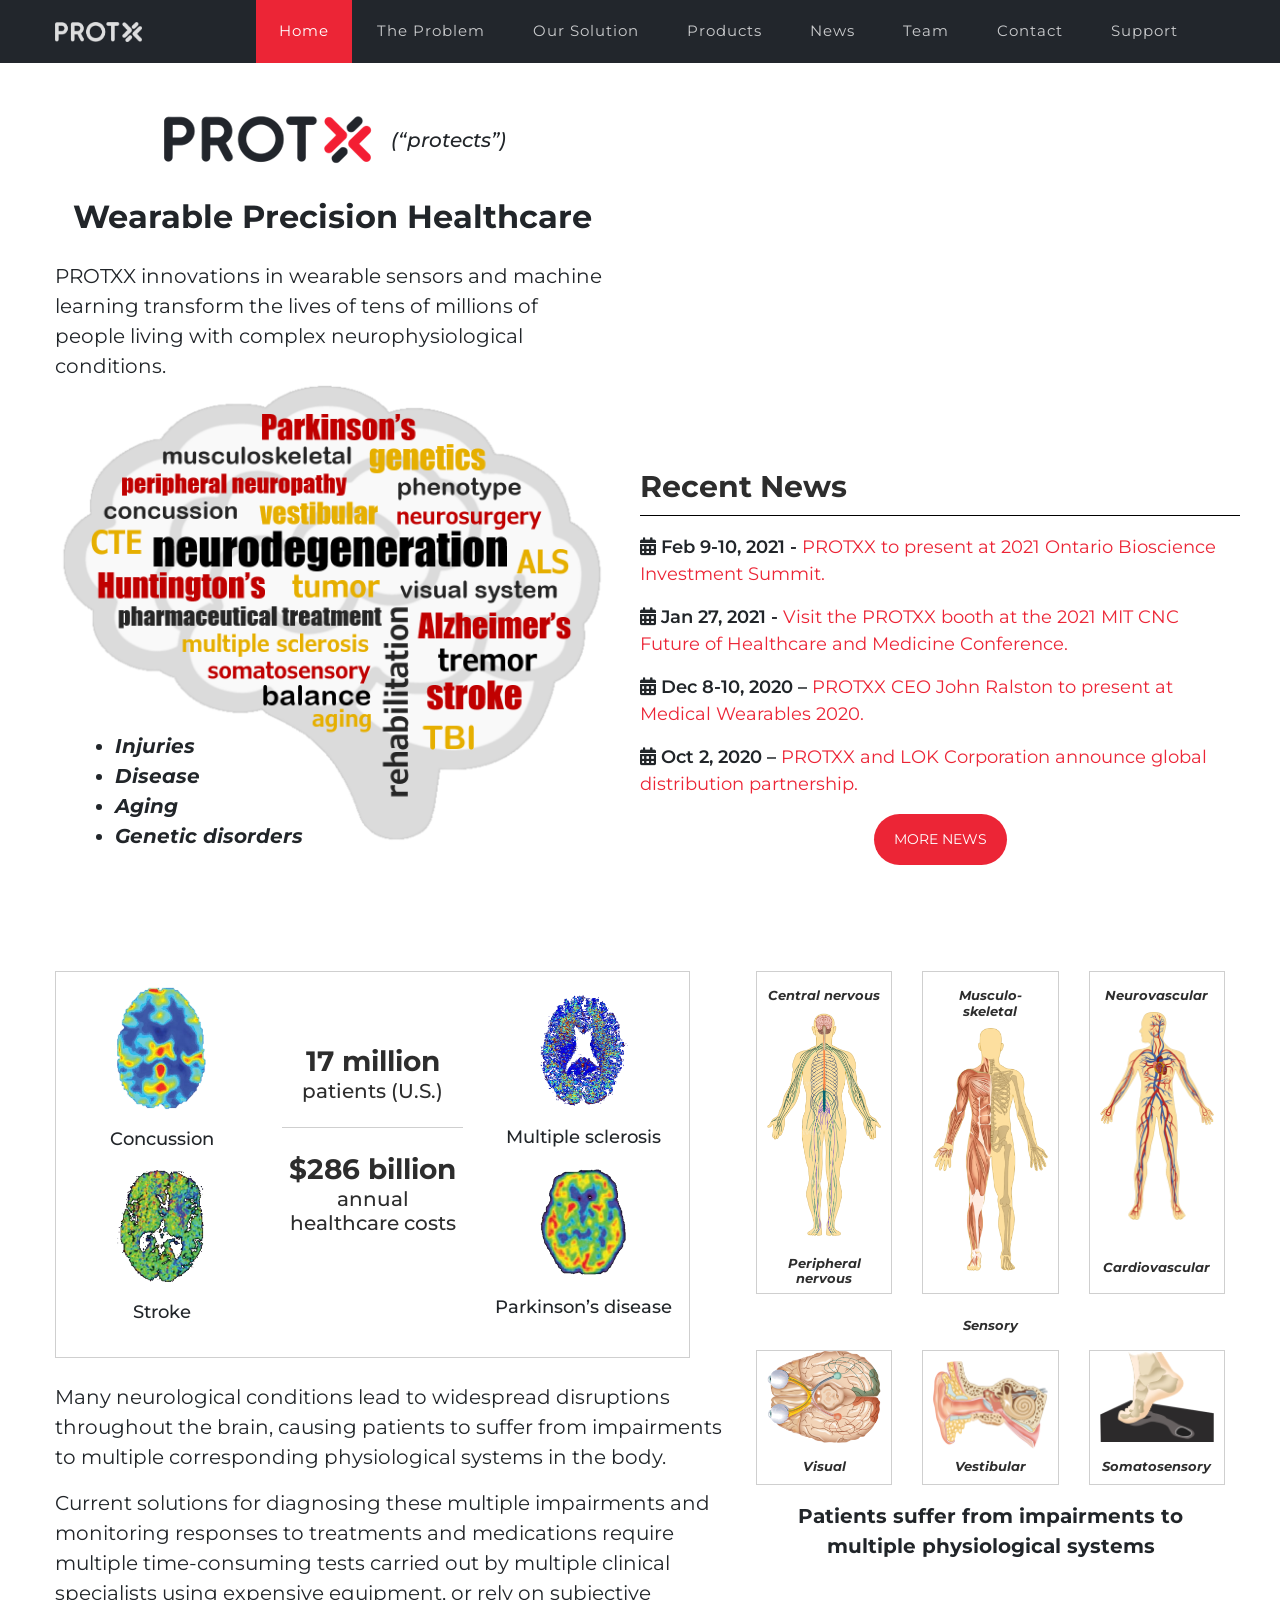
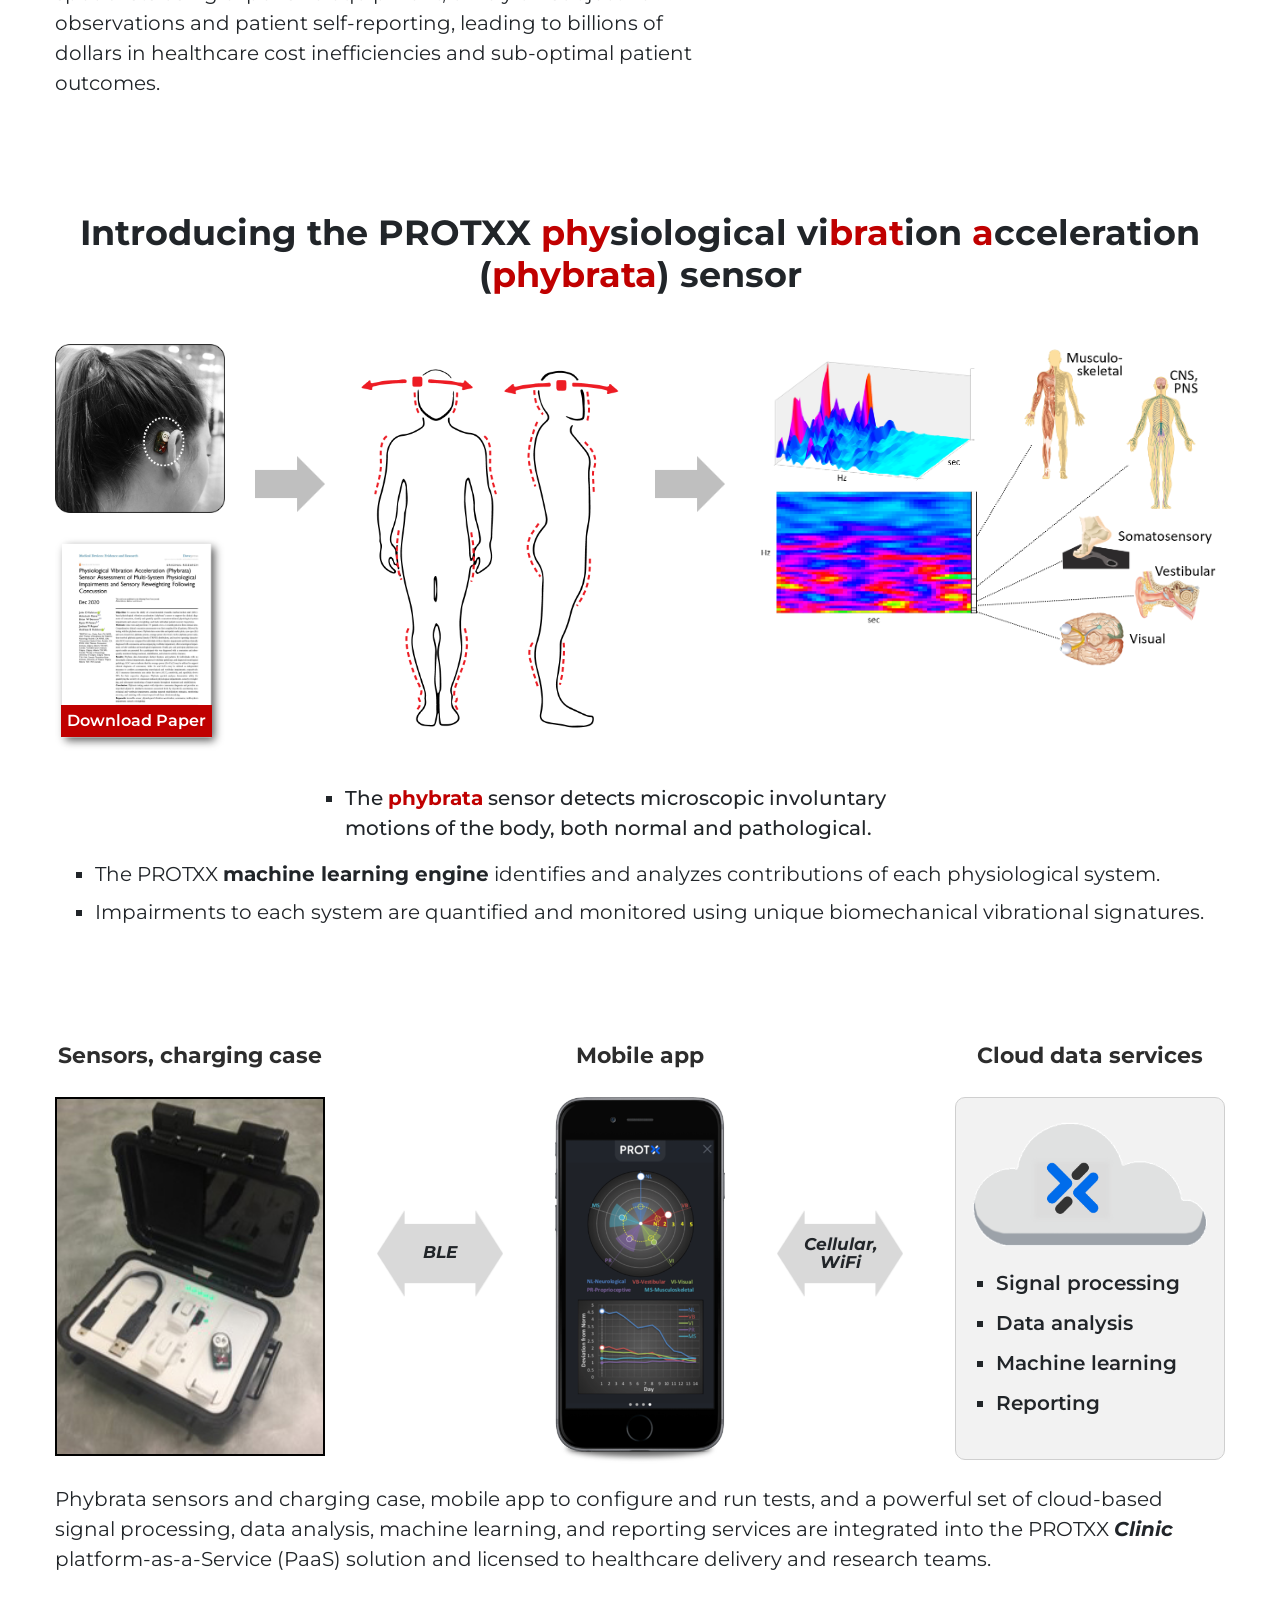
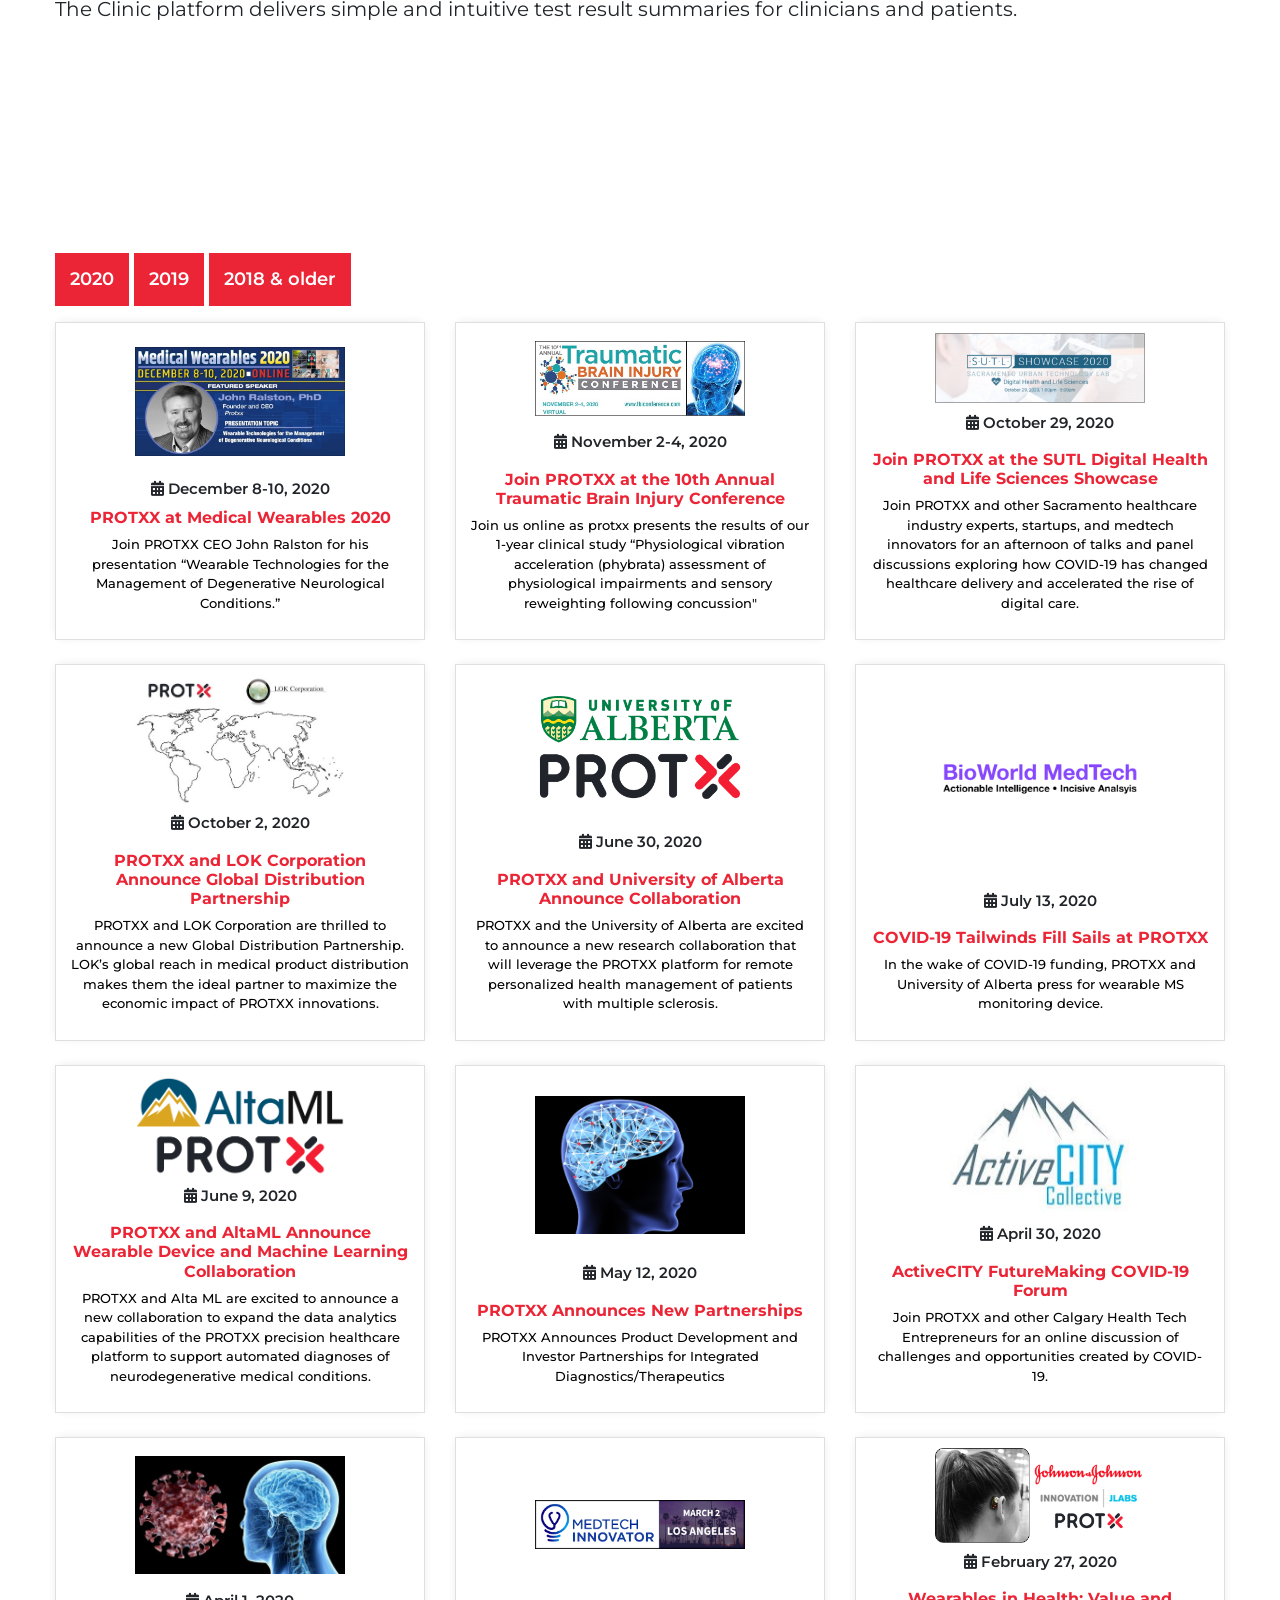
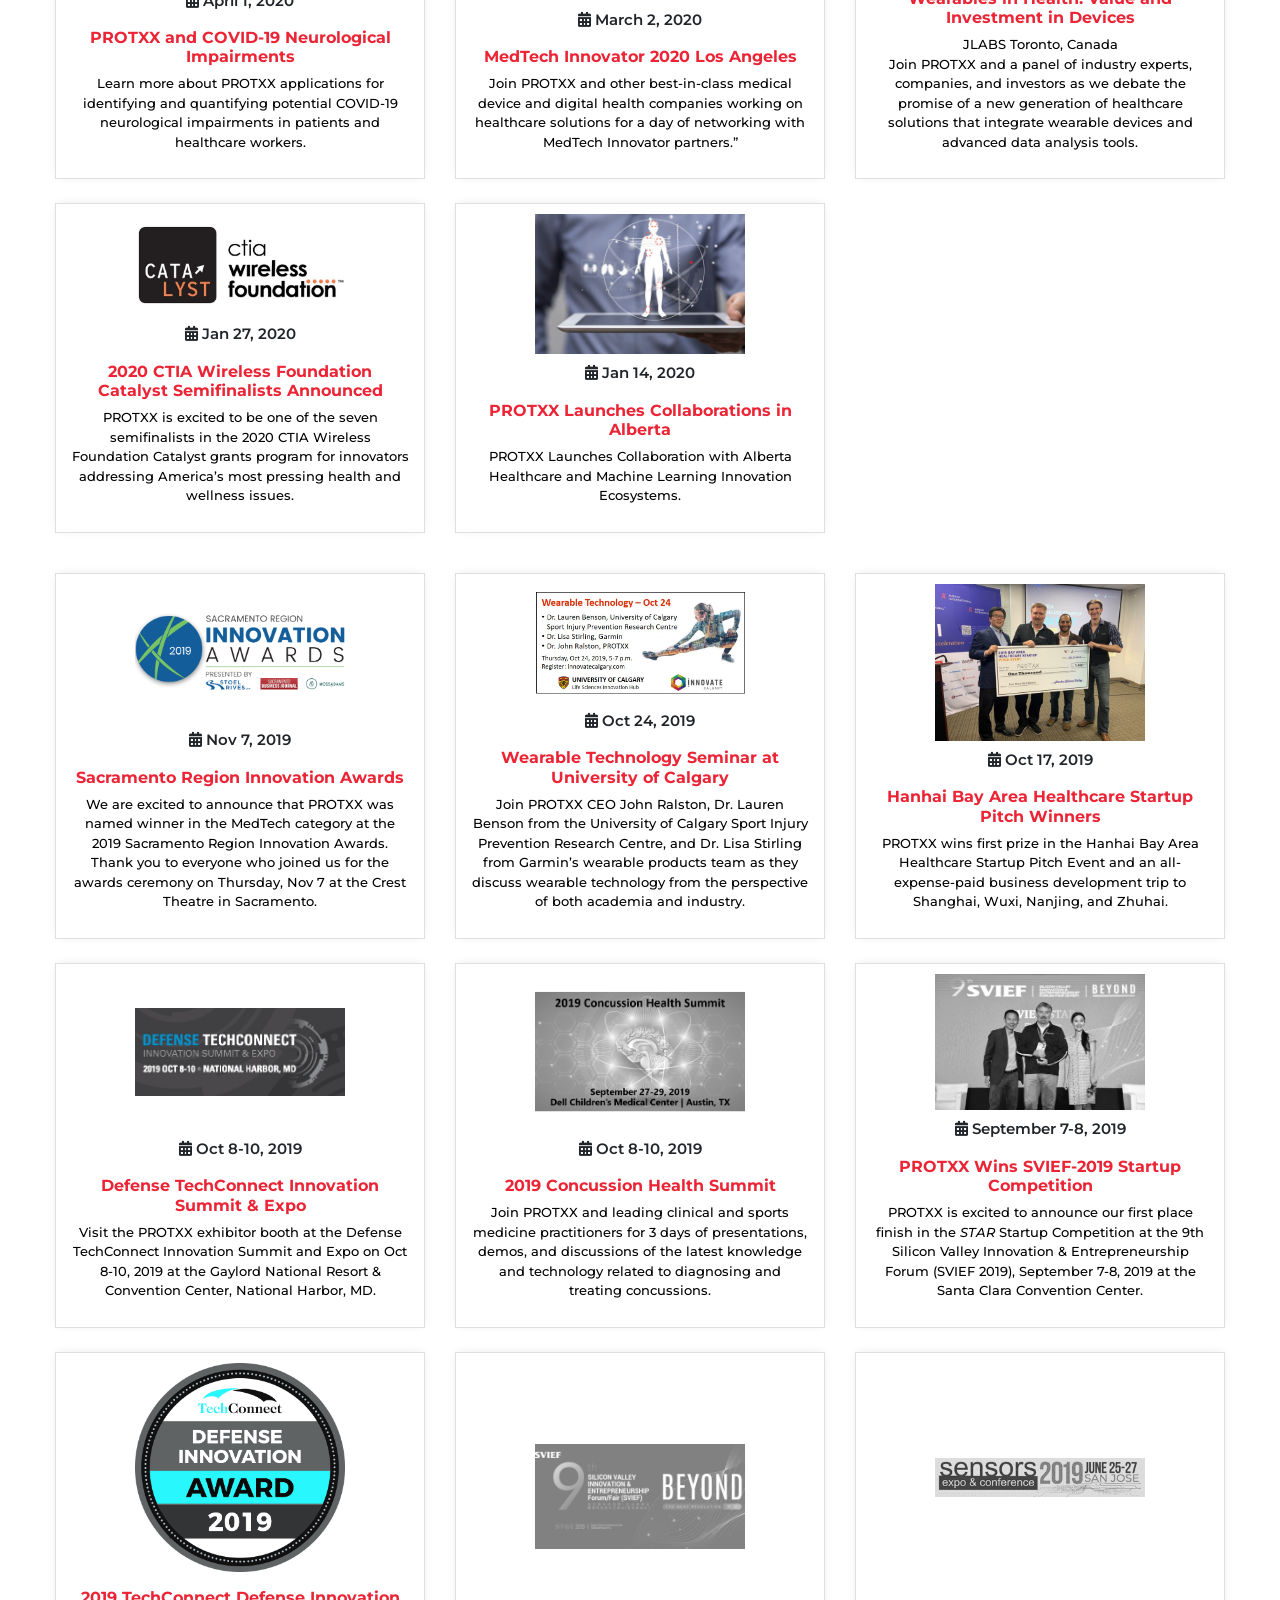
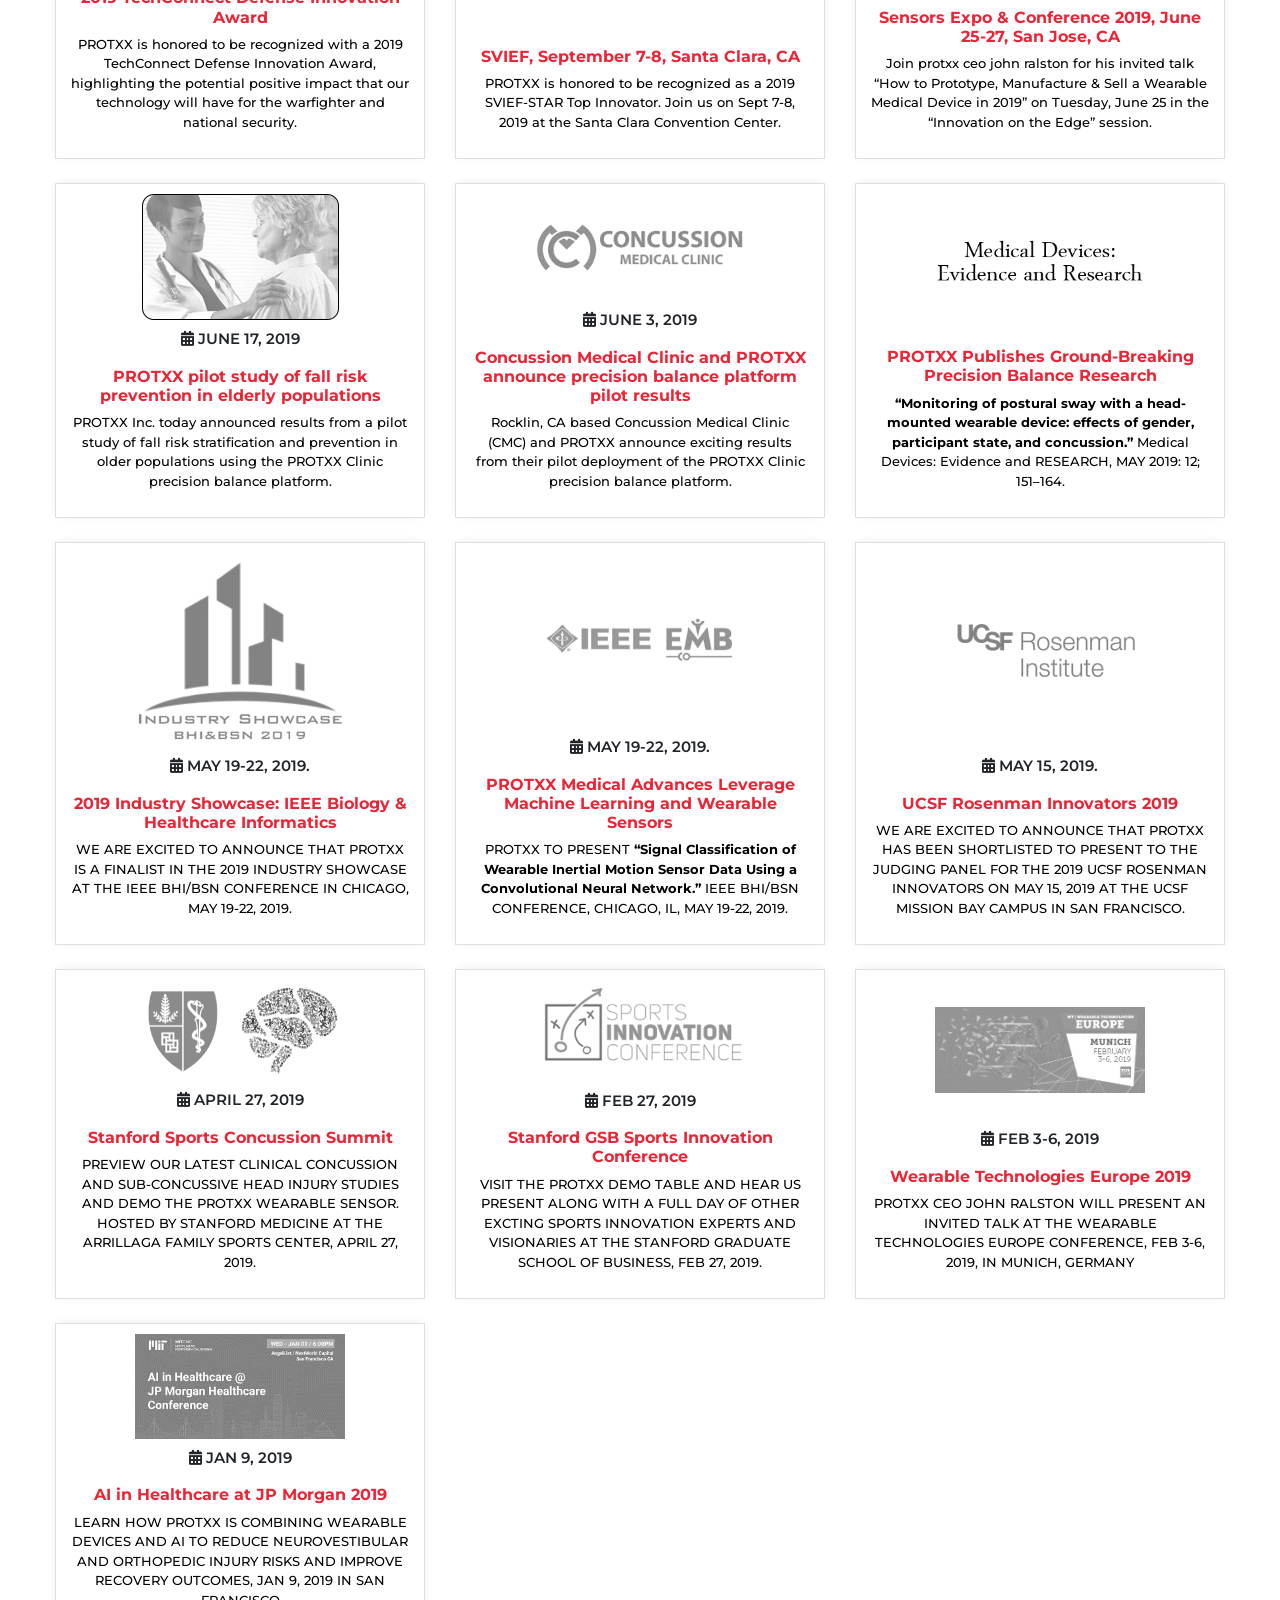
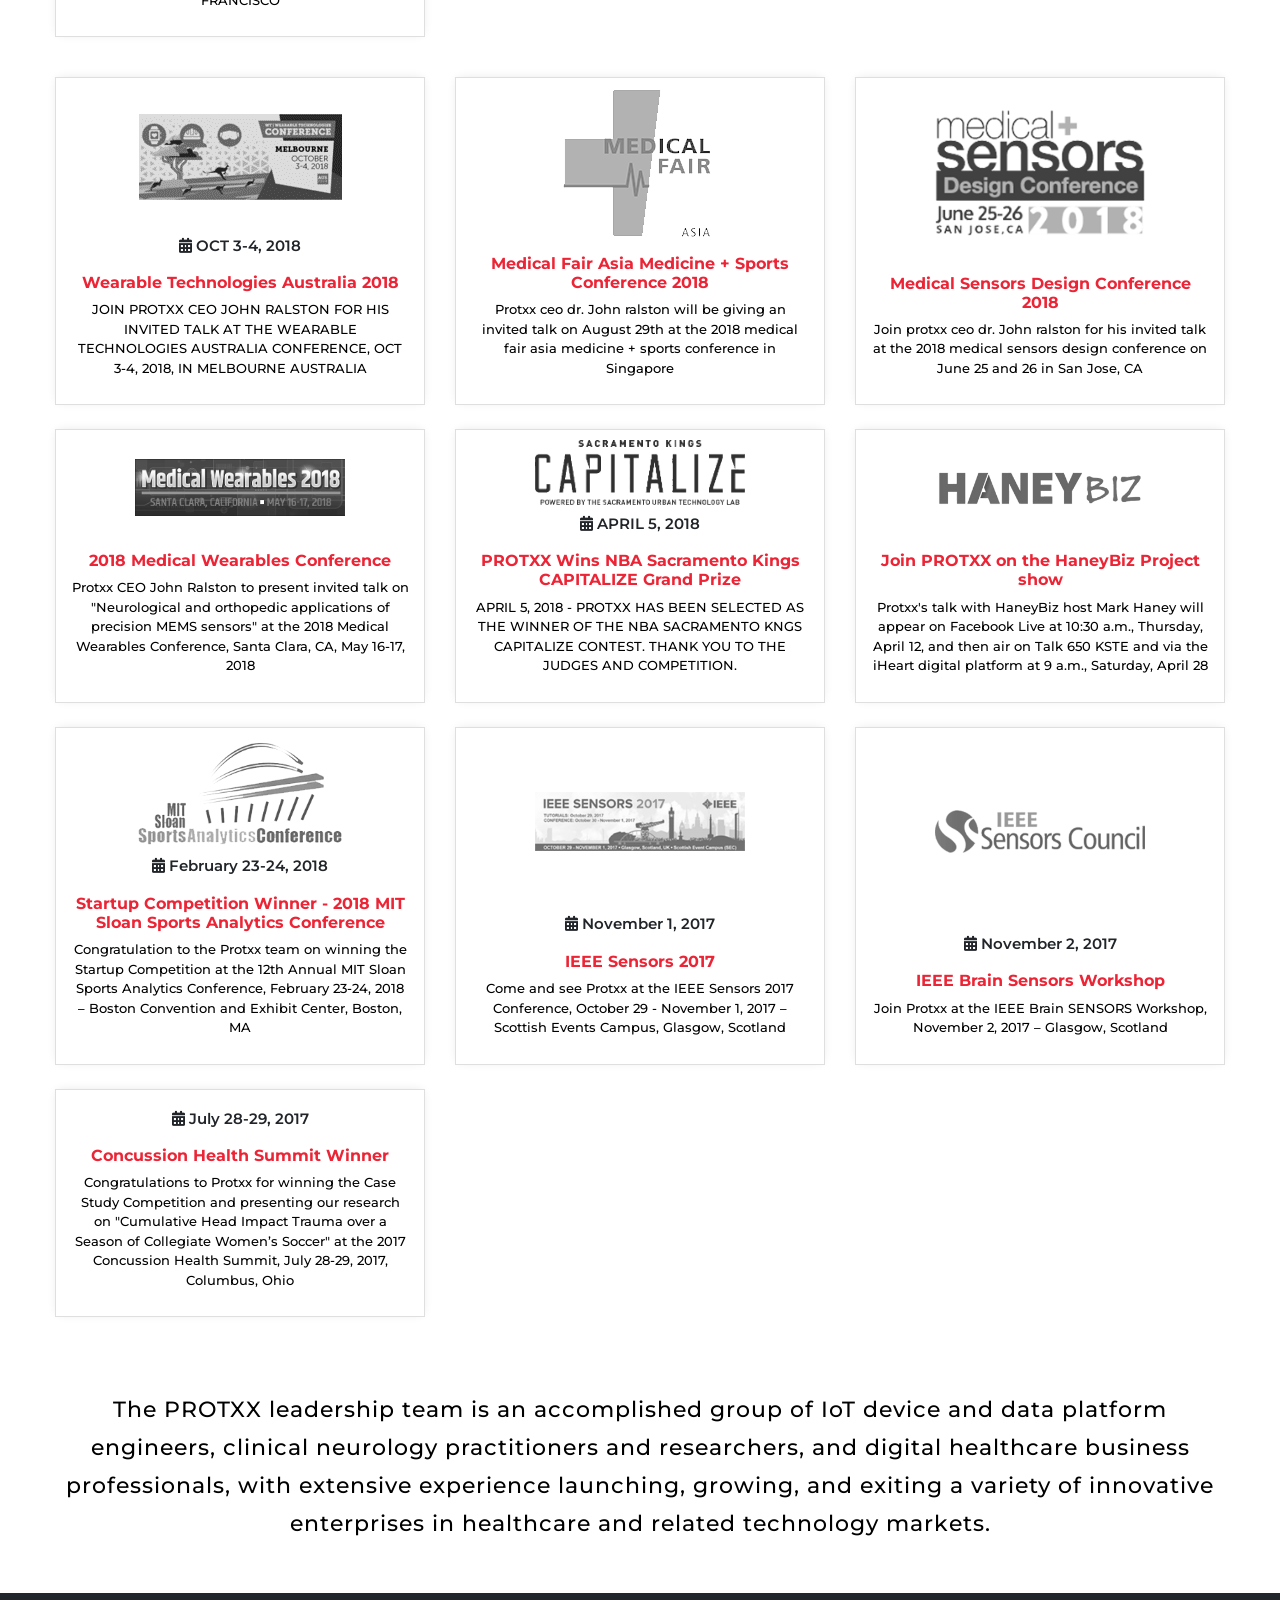
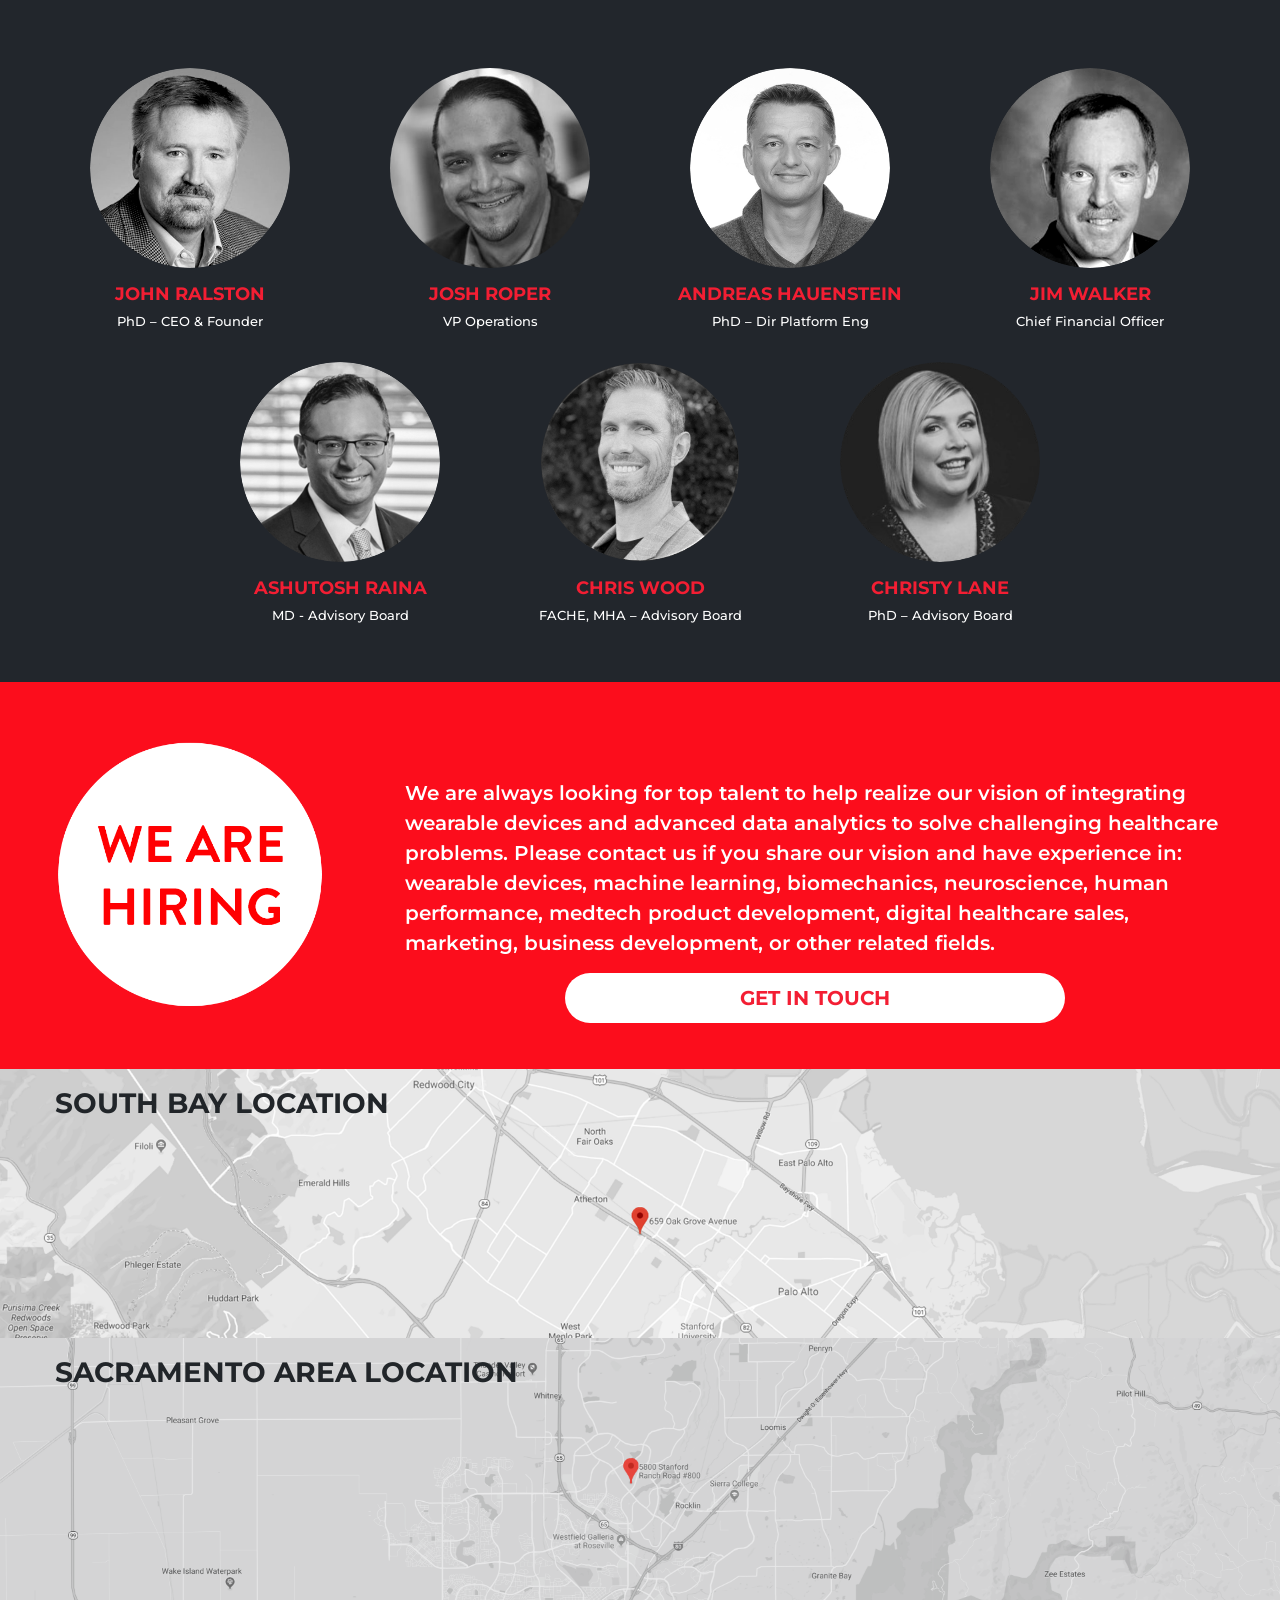
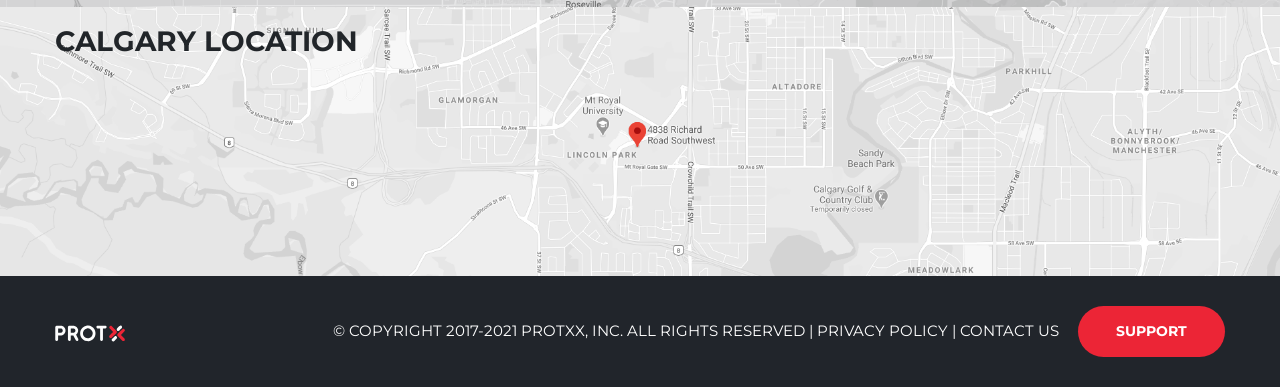
==== commit b93f2cda: "Add files via upload" ====
--- a/index.html
+++ b/index.html
@@ -79,9 +79,7 @@
               </div>
             </div>
             <div class="col-md-12 col-lg-6 p-xl-0">
-               <video class="video" controls poster="images/poster.png">
-                  <source src="videos/PROTXX-intro-video-2021.mp4" type="video/mp4" />
-              </video>
+              <iframe width="100%" height="338" src="https://www.youtube.com/embed/DAHadNgpJlI?rel=0" frameborder="0" allow="accelerometer; autoplay; clipboard-write; encrypted-media; gyroscope; picture-in-picture" allowfullscreen></iframe>
             
             <div class="recent_news_section">
               <h4>Recent News</h4>
--- a/css/style.css
+++ b/css/style.css
@@ -48,6 +48,9 @@
     /* position: absolute; */
     /* bottom: 0px; */
     left: 0;
+}
+.site_btn:hover {
+    color:#ffffff;
 }
 
 #news .site_btn {
@@ -482,10 +485,10 @@
 
 .title_bar h2 {
     margin: 0px;
-    font-weight: 700;
+    font-weight: 500;
     /* text-transform: capitalize; */
-    font-size: 50px;
-    line-height: 56px;
+    font-size: 22px;
+    line-height: 38px;
     letter-spacing: 1px;
 }
 
@@ -512,10 +515,13 @@
 .fade img {
     width: 100%;
 }
+#the_problem .fade {
+    opacity:1;  
+}
 
 .fade .slick-prev:before {
     content: "\f104";
-    font-family: FontAwesome;
+    font-family: "Font Awesome 5 Pro";
     color: #ffffff;
     left: 15px;
     background-color: #ec2536;
@@ -527,7 +533,7 @@
 
 .fade .slick-next:before {
     content: "\f105";
-    font-family: FontAwesome;
+    font-family: "Font Awesome 5 Pro";
     color: white;
     width: 50px;
     font-size: 45px;
@@ -591,7 +597,7 @@
     margin-top:10px;
 }
 
-#our_solution .vertical_content {
+.dark_blue_circle {
     width: 200px;
     background-color: #3d434e;
     border: 7px solid #ffffff;
@@ -621,8 +627,10 @@
     transition: opacity 1s;
     margin-top: 25px;
 }
-
-.tooltip .tooltiptext {
+.red_hover_effect {
+    position:relative;
+}
+.tooltiptext {
     visibility: hidden;
     width: 400px;
     background-color: #ec2536;
@@ -641,7 +649,7 @@
     z-index: inherit;
 }
 
-.tooltip:hover .tooltiptext {
+.red_hover_effect:hover .tooltiptext {
     visibility: visible;
     opacity: 1;
     transition: opacity 1s;
@@ -656,13 +664,14 @@
 }
 
 #team .title_bar {
-    background-color: #3d434e;
-    color: #ffffff;
-    margin-bottom: 0px;
+    background-color: transparent;
+    color: #000000;
+    margin-bottom: 0;
 }
 
 #team .title_bar:after {
     border-top-color: #3d434e;
+    display: none;
 }
 
 #team .team_img {
@@ -685,6 +694,7 @@
     color: #fff;
     text-align: center;
     font-family: 'Montserrat', sans-serif;
+    font-size: 13px;
 }
 
 .team_bg {
@@ -699,7 +709,7 @@
     font-style: italic;
     font-weight: 500;
     content: "\f192";
-    font-family: FontAwesome;
+    font-family: "Font Awesome 5 Pro";
     font-family: 'Montserrat', sans-serif;
 }
 
@@ -718,7 +728,7 @@
 /*part-4 begin */
 
 #news {
-    padding: 60px 0px 80px 0px;
+    padding: 60px 0px 0px 0px;
 }
 
 .newsitem img {
@@ -739,22 +749,15 @@
 }
 
 #news p {
-    font-size: 11px;
-    line-height: 26px;
-    text-transform: uppercase;
-    min-height: 204px;
+    font-size: 13px;
     color: #000;
     font-weight: 500;
     /* font-style: italic; */
-}
-
-#news img {
-    margin-bottom: 41px;
+    /* letter-spacing: 1px; */
 }
 
 #news h3 {
     margin-bottom: 25px;
-    min-height: 85px;
 }
 
 #news .newsbutton {
@@ -766,10 +769,49 @@
     position: relative;
 }
 
-.img_h {
-    min-height: 84px;
-}
-
+.news_date {
+    color: #000000;
+    font-size: 12px;
+    margin-top:0px;
+    display: block;
+    margin-bottom:5px;
+}
+.news_date a {
+    color:red;
+}
+#news a h3 {
+    color:#ec2536;
+    font-size: 16px;
+}
+#news a h3:hover {
+    color:#2c3132;
+}
+#news .date_area {
+    font-size:15px;
+    font-weight: 600;
+}
+#news a {
+    text-decoration:none;
+}
+.items .d-flex {
+    padding: 10px 15px;
+    text-align: center;
+    border: 1px solid #dfdfdf;
+    -webkit-box-shadow: 0px -1px 10px -3px rgb(225 225 225);
+    -moz-box-shadow: 0px -1px 10px -3px rgb(225 225 225);
+    box-shadow: 0px -1px 10px -3px rgb(225 225 225);
+}
+.items img {
+    max-width: 62%;
+    /* max-height: 85%; */
+    margin-bottom: 20px;
+    /* height: auto; */
+    /* width: auto; */
+    /* margin-bottom: 20px !important; */
+    object-fit: contain;
+    margin-left: auto;
+    margin-right: auto;
+}
 
 /*part-4 end */
 
@@ -830,7 +872,7 @@
 
 .map_section h3 {
     position: absolute;
-    top: 0px;
+    top: 18px;
     font-weight: 700;
 }
 
@@ -856,8 +898,10 @@
 }
 
 footer .site_btn {
-    width: 250px;
+    padding-left: 38px;
+    padding-right: 38px;
     text-align: center;
+    display:inline-block;
     font-weight: 700;
     margin-left: 15px;
 }
@@ -868,8 +912,284 @@
 
 
 /*footer end*/
-
-
+/*very top banner begin*/
+.top_banner {
+    background-image:url(../images/very-top-banner.jpg);
+    min-height: 800px;
+    background-size: cover;
+    padding-top: 50px;
+    background-repeat: no-repeat;
+    padding-bottom: 50px;
+}
+.top_banner h3 {
+    font-size:32px;
+}
+.protx_logo {
+    display:inline-block;
+    vertical-align:middle;
+}
+.banner_small_txt {
+    font-style:italic;
+    display:inline-block;
+    vertical-align:middle;
+    margin-left:15px;
+    font-weight: 500;
+}
+.top_banner h3 {
+    font-weight:700;
+    margin-top: 31px;
+    margin-bottom: 25px;
+}
+.brain_image {
+    width: 100%;
+    margin:auto;
+}
+.list_txt ul {
+    padding-left: 0px;
+    /* position: relative; */
+    margin-top: -119px;
+    margin-left: 60px;
+    margin-bottom: 22px;
+}
+.list_txt ul li {
+    font-weight:700;
+    font-style:italic;
+}
+.list_txt p {
+    font-weight:700;
+    font-size:18px;
+    margin-top: 52px;
+}
+/*very top banner end*/
+/*video area begin*/
+.video {
+    width: 100%;
+}
+.wrapper{
+    display:table;
+    width:auto;
+    position:relative;
+    width:50%;
+}
+.playpause {
+    background-image:url(../images/Video-frame-grab.png);
+    background-repeat:no-repeat;
+    width: 100%;
+    height: 339px;
+    position:absolute;
+    left:0%;
+    right:0%;
+    top: 0;
+    bottom:0%;
+    /* margin:auto; */
+    cursor:pointer;
+    background-size: 100%;
+    background-position: top center;
+}
+.playpause:hover:before {
+    opacity:0.5;
+}
+.video:before {
+    content:'';
+    background-color:red;
+}
+.playpause:before {
+    font-family: "Font Awesome 5 Pro";
+    content: "\f144";
+    position: absolute;
+    top: 50%;
+    font-size: 49px;
+    left: 50%;
+    -webkit-transform: translate(-50%, -50%);
+    -ms-transform: translate(-50%, -50%);
+    transform: translate(-50%, -50%);
+    color: #fff;
+    background: #ec2536d9;
+    width: 85px;
+    display: block;
+    text-align: center;
+}
+/*video area end*/
+/*recent news section begin*/
+.recent_news_section h4 {
+    font-weight:700;
+    margin-top:10px;
+    margin-bottom: 18px;
+    border-bottom:1px solid #000000;
+    padding-bottom: 10px;
+    font-size:30px;
+}
+.recent_news_section span {
+    font-weight: 600;
+    font-size: 18px;
+}
+.recent_news_section p a {
+    color:#ec2536;
+    font-weight: 400;
+}
+.recent_news_section p a:hover {
+    color:#3d434e;
+}
+.site_btn {
+    background-color:#ec2536;
+    color:#ffffff;
+}
+.recent_news_section p {
+    font-size:18px;
+    font-weight:600;
+}
+/*recent news section end*/
+/*problem section begin*/
+.arrow_icons img {
+    width:89px;
+}
+.arrow_icons h4 {
+    font-size:20px;
+}
+.border_btm_txt {
+    border-bottom:1px solid #cfcfcf;
+}
+.arrow_icons h4 b {
+    font-size:28px;
+}
+.arrow_icons h4 span {
+    font-size:22px;
+}
+.arrow_icons h4 {
+    padding-bottom: 24px;
+    margin-bottom: 25px;
+}
+.arrow_icons span {
+    font-size: 18px;
+    font-weight: 500;
+}
+.arrow_quick {
+    border: 1px solid #cfcfcf;
+    padding:15px;
+}
+.arrow_quick {
+    position: relative;
+    /* border: 5px solid #cccccc; */
+    margin-right: 35px;
+}
+
+.transparent_border {
+    border:1px solid #cfcfcf;
+    padding:0px 10px 10px 10px;
+}
+.transparent_border h5,.transparent_images h5 {
+    font-size:13px;
+    font-weight:bold;
+    font-style:italic;
+}
+
+/*problem section end*/
+/*solution section css begin*/
+.our_solution h2 {
+    font-size:35px;
+    font-weight:700;
+}
+.our_solution h2 span,.span_red {
+    color:#c00000;
+    font-weight:bold;
+}
+.gif_margin {
+    margin-top: 23px;
+}
+.arrow_space {
+    margin-top: 112px;
+}
+.download_button {
+    background: #c00000;
+    color: #ffff;
+    letter-spacing: 0;
+    font-weight: 600;
+    font-size: 16px;
+    display: block;
+    position: relative;
+    z-index: 1;
+    position: relative;
+    top: -46px;
+    width: 151px;
+    left: 6px;
+    padding: 4px 0px;
+}
+.our_solution a:hover span  {
+    background-color:#2c3132;
+    color:#ffffff;
+}
+.our_solution a:hover {
+    text-decoration:none;
+}
+    
+.single_txt li {
+    list-style-type:square;
+    font-weight:500;
+}
+.square_txt li {
+    list-style-type:square;
+}
+/*solution section css end*/
+/*products section begin*/
+.products_area h4 {
+    font-size: 22px;
+    font-weight: 700;
+    margin-bottom: 28px;
+    text-align: center;
+}
+.grey_arrow {
+    width: 126px;
+    margin: auto;
+    height:126px;
+    text-align: center;
+    padding-top: 33px;
+    font-style: italic;
+    font-weight: 700;
+    font-size: 17px;
+    padding: 44px 15px;
+    line-height: 18px;
+}
+.grey_arrow_ble {
+    padding-top:52px;
+}
+.could_list {
+    background-color:#f2f2f2;
+    padding:20px 0px;
+    border-radius:10px;
+    border:1px solid #cfcfcf;
+}
+.could_list li {
+    padding: 5px 0px;
+    font-weight:600;
+    list-style-type:square;
+}
+.grey_arrow {
+    background-image:url(../images/two_side_arrow.png);
+    background-repeat:no-repeat;
+    background-position: center;
+    background-size: 100%;
+}
+.cloud {
+    width: 189px;
+    margin: auto;
+    display: block;
+}
+.sensors_img {
+    height: 359px;
+    object-fit: cover;
+    border:2px solid #000000;
+}
+.list_style li {
+    list-style-type:none;
+}
+.list_style {
+    margin-left:0px;
+    padding-left:0px;
+}
+/*products section end*/
+.white_link {
+    color:#ffffff;
+}
 /*responsive begin*/
 
 @media (min-width: 1199px) {
@@ -922,14 +1242,36 @@
         left: 207%;
     }
     .tooltip .tooltiptext {
-        width: 243px;
+        width: 436px;
     }
     footer img {
-        width: 14%;
         text-align: center;
         display: block;
         margin: auto;
     }
+    .list_txt ul {
+        margin-top: -90px;
+    }
+    .transparent_border h5, .transparent_images h5 {
+        font-size: 11px;
+    }
+    .arrow_icons h4 b {
+        font-size:21px;
+    }
+    .arrow_icons h4 {
+        font-size:15px;
+    }
+    .arrow_icons span {
+        font-size:13px;
+    }
+    body {
+        font-size:16px;
+    }
+    #team h4 {font-size:15px;}
+    .top_banner h3 {font-size:25px;}
+    .protx_logo {width:170px;}
+    .recent_news_section p {font-size:16px;}
+    footer p {font-size:11px;}
 }
 
 @media (min-width: 768px) and (max-width: 991px) {
@@ -983,7 +1325,6 @@
         left: 95%;
     }
      footer img {
-        width: 14%;
         text-align: center;
         display: block;
         margin: auto;
@@ -991,6 +1332,10 @@
     footer .site_btn {margin-left:auto;margin-top:15px;}
     footer .pull-right {margin-top:15px;}
     .contact_sec a {width:448px;}
+    .brain_image {
+        width: 450px;
+        display: block;
+    }
     
 }
 
@@ -1044,16 +1389,49 @@
     footer .pull-right {margin-top:15px;float:none !important;font-size:9px;text-align:center;}
     h3, .h3 {font-size: 16px;}
     .slick-dots {display:none !important;}
-    #news {padding: 60px 0px 0px 0px;}
-     .right_text,.left_text {position: absolute;
+    #news {padding: 60px 0px 60px 0px;}
+     .right_text,.left_text {
+  position: absolute;
   z-index: 1;
   top: 64%;
-  left: -5%;margin-left: 0px !important;}
+  left: 0%;
+  margin-left: 0px !important;
+  }
     .tooltip .tooltiptext {width:100%;}
     .tooltiptext .list_style {padding:0px;}
    .tooltiptext li {font-size:10px;list-style-position:inside;}
    .tooltip {width:100%;}
-
+.top_banner h3 { 
+    font-size: 26px;
+}
+.list_txt {
+    margin-top: 74px;
+}
+.transparent_border .d-flex,.transparent_border  {
+    display:block !important;
+}
+.transparent_border .d-flex img {
+    margin-bottom:20px;
+}
+.our_solution h2 {
+    font-size:23px;
+}
+.arrow_space {
+    display:none;
+}
+.mobile_space {
+    margin-top:25px;
+}
+.single_txt {
+    margin-top: 25px;
+}
+.arrow_quick {margin-right:0px;}
+.list_style {
+    padding-left:0px;
+}
+.download_button {
+    margin:auto;
+}
 }
 
 @media (max-width:480px) {
--- a/css/menu.css
+++ b/css/menu.css
@@ -39,7 +39,7 @@
     padding-right: 13px;
     padding-left: 13px;
     text-decoration: none;
-    padding: 20px 32px;
+    padding: 20px 23px;
 }
 .pushmenu ul li ul {
     padding: 0;
@@ -286,7 +286,7 @@
     .drop_down_menu_sub:after {
         cursor: pointer;
         content: "\f067";
-        font-family: FontAwesome;
+        font-family: "Font Awesome 5 Pro";
         font-style: normal;
         font-weight: normal;
         text-decoration: inherit;
@@ -339,7 +339,7 @@
         width: 42px;
         text-indent: -99999em;
         content: "\f0c9";
-        font-family: FontAwesome;
+        font-family: "Font Awesome 5 Pro";
         font-style: normal;
         font-weight: normal;
         text-decoration: inherit;
@@ -403,7 +403,7 @@
     .buttonset .active:before {
 
         content: "\f00d" !important;
-        font-family: FontAwesome;
+        font-family: "Font Awesome 5 Pro";
         font-style: normal;
         font-weight: normal;
         text-decoration: inherit;
--- a/css/tab.css
+++ b/css/tab.css
@@ -0,0 +1,172 @@
+.resp-tabs-list li {
+  font-weight: 600;
+  font-size: 14px;
+  display: inline-block;
+  padding: 13px 15px;
+  margin: 0;
+  list-style: none;
+  cursor: pointer;
+  display: inline-block;
+  background: #ec2536;
+  color: #fff;
+}
+#horizontalTab li span {
+  /* font-size:30px; */
+}
+#horizontalTab li span,#horizontalTab li i {
+  display:inline-block;
+  vertical-align:middle;
+  font-size: 18px;
+}
+#horizontalTab li i {
+  position:relative;
+  top:1px;
+  left:2px;
+}
+.resp-tabs-container {
+  padding: 0px;
+  background-color: #fff;
+  clear: left;
+}
+
+h2.resp-accordion {
+  cursor: pointer;
+  padding: 5px;
+  display: none;
+}
+
+.resp-tab-content {
+  display: none;
+  padding: 15px;
+}
+
+.resp-tab-active {
+  border: 1px solid #c1c1c1;
+  border-bottom: none;
+  margin-bottom: -1px !important;
+  padding: 12px 14px 14px 14px !important;
+}
+
+.resp-tab-active {
+  border-bottom: none;
+   background-color: #2c3132 !important; 
+}
+
+.resp-content-active,
+.resp-accordion-active { display: block; }
+
+.resp-tab-content { border: 1px solid #c1c1c1; }
+
+h2.resp-accordion {
+  font-size: 13px;
+  border: 1px solid #c1c1c1;
+  border-top: 0px solid #c1c1c1;
+  margin: 0px;
+  padding: 10px 15px;
+}
+
+h2.resp-tab-active {
+  border-bottom: 0px solid #c1c1c1 !important;
+  margin-bottom: 0px !important;
+  padding: 10px 15px !important;
+}
+
+h2.resp-tab-title:last-child {
+  border-bottom: 12px solid #c1c1c1 !important;
+  background: blue;
+}
+
+/*-----------Vertical tabs-----------*/
+
+.resp-vtabs ul.resp-tabs-list {
+  float: left;
+  width: 30%;
+}
+
+.resp-vtabs .resp-tabs-list li {
+  display: block;
+  padding: 15px 15px !important;
+  margin: 0;
+  cursor: pointer;
+  float: none;
+}
+
+.resp-vtabs .resp-tabs-container {
+  padding: 0px;
+  background-color: #fff;
+  border: 1px solid #c1c1c1;
+  float: left;
+  width: 68%;
+  min-height: 250px;
+  border-radius: 4px;
+  clear: none;
+}
+
+.resp-vtabs .resp-tab-content { border: none; }
+
+.resp-vtabs li.resp-tab-active {
+  border: 1px solid #c1c1c1;
+  border-right: none;
+  background-color: #fff;
+  position: relative;
+  z-index: 1;
+  margin-right: -1px !important;
+  padding: 14px 15px 15px 14px !important;
+}
+
+.resp-arrow {
+  width: 0;
+  height: 0;
+  float: right;
+  margin-top: 3px;
+  border-left: 6px solid transparent;
+  border-right: 6px solid transparent;
+  border-top: 12px solid #c1c1c1;
+}
+
+h2.resp-tab-active span.resp-arrow {
+  border: none;
+  border-left: 6px solid transparent;
+  border-right: 6px solid transparent;
+  border-bottom: 12px solid #9B9797;
+}
+
+/*-----------Accordion styles-----------*/
+
+h2.resp-tab-active { background: #DBDBDB !important; }
+
+.resp-easy-accordion h2.resp-accordion { display: block; }
+
+.resp-easy-accordion .resp-tab-content { border: 1px solid #c1c1c1; }
+
+.resp-easy-accordion .resp-tab-content:last-child { border-bottom: 1px solid #c1c1c1 !important; }
+
+.resp-jfit {
+  width: 100%;
+  margin: 0px;
+}
+
+.resp-tab-content-active { display: block; }
+
+h2.resp-accordion:first-child { border-top: 1px solid #c1c1c1 !important; }
+/*Here your can change the breakpoint to set the accordion, when screen resolution changed*/
+@media only screen and (max-width: 768px) {
+
+ul.resp-tabs-list { display: none; }
+
+h2.resp-accordion { display: block; }
+
+.resp-vtabs .resp-tab-content { border: 1px solid #C1C1C1; }
+
+.resp-vtabs .resp-tabs-container {
+  border: none;
+  float: none;
+  width: 100%;
+  min-height: initial;
+  clear: none;
+}
+
+.resp-accordion-closed { display: none !important; }
+
+.resp-vtabs .resp-tab-content:last-child { border-bottom: 1px solid #c1c1c1 !important; }
+}
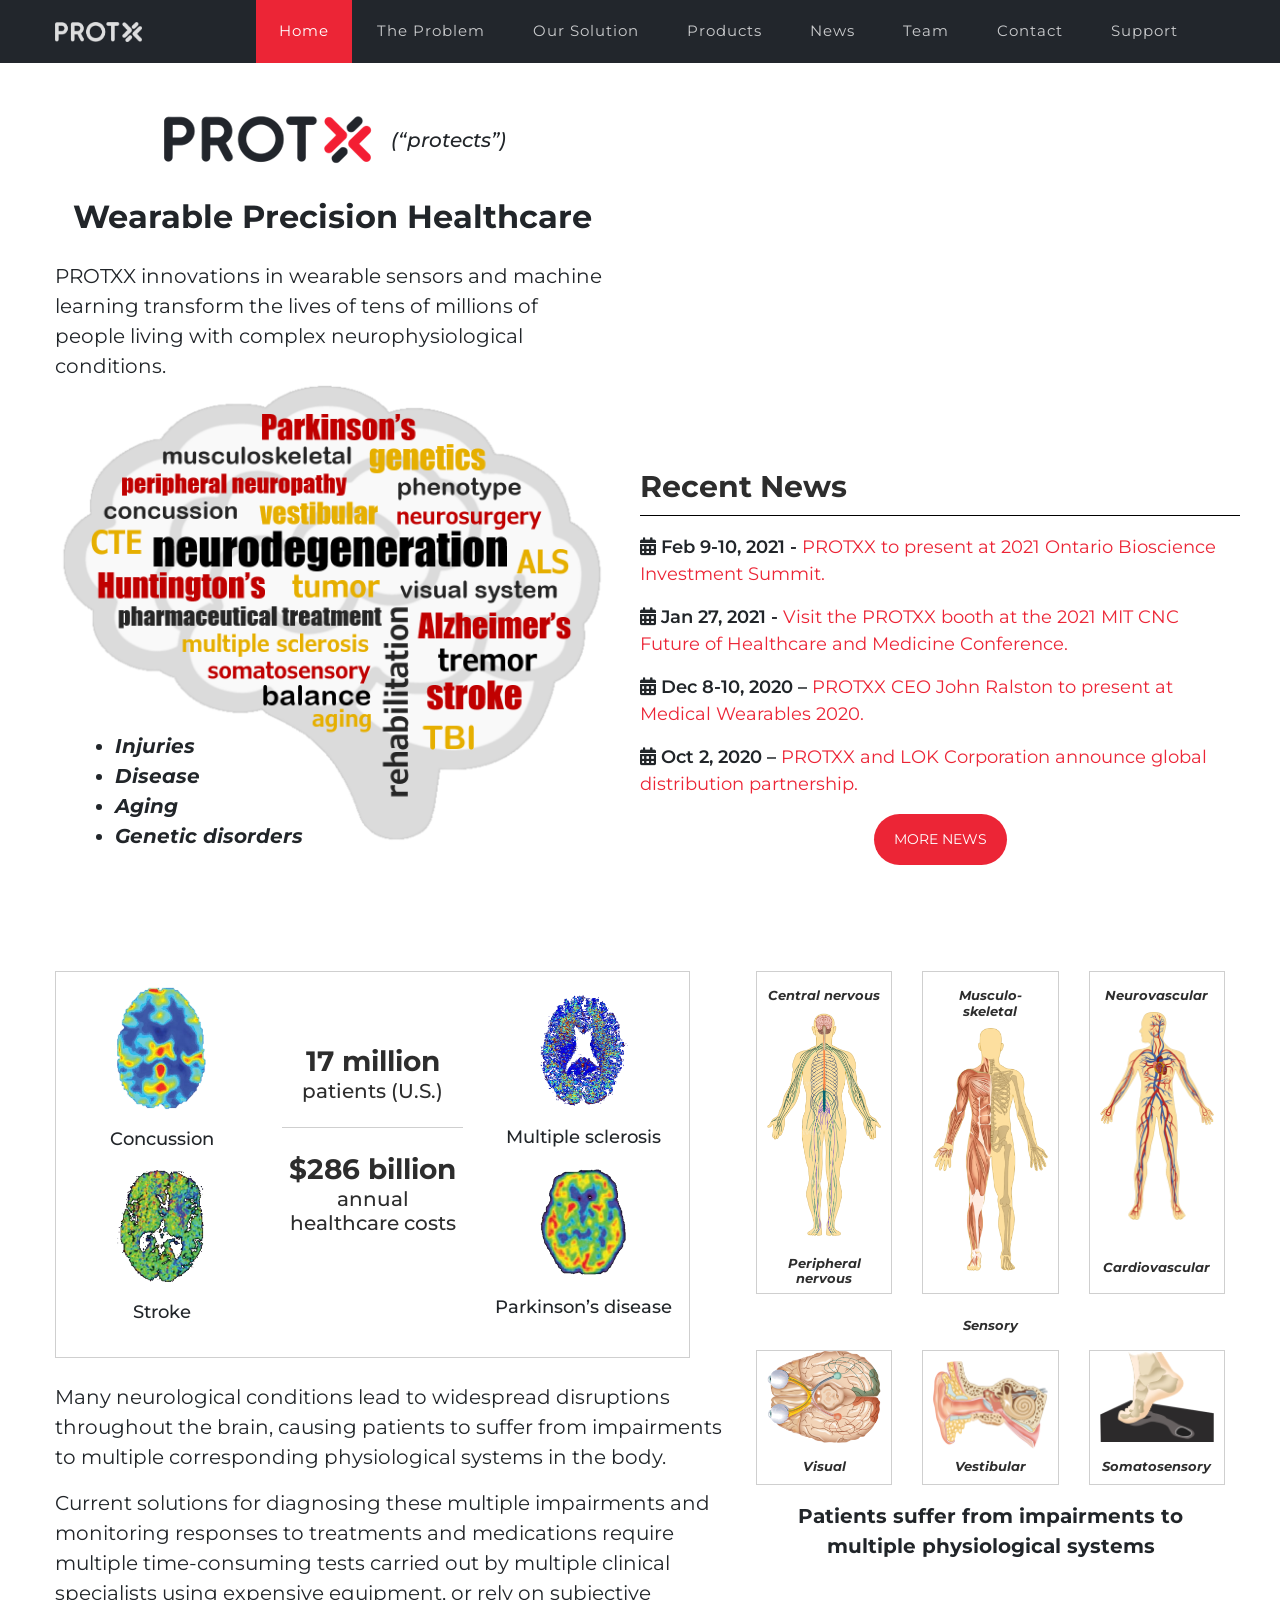
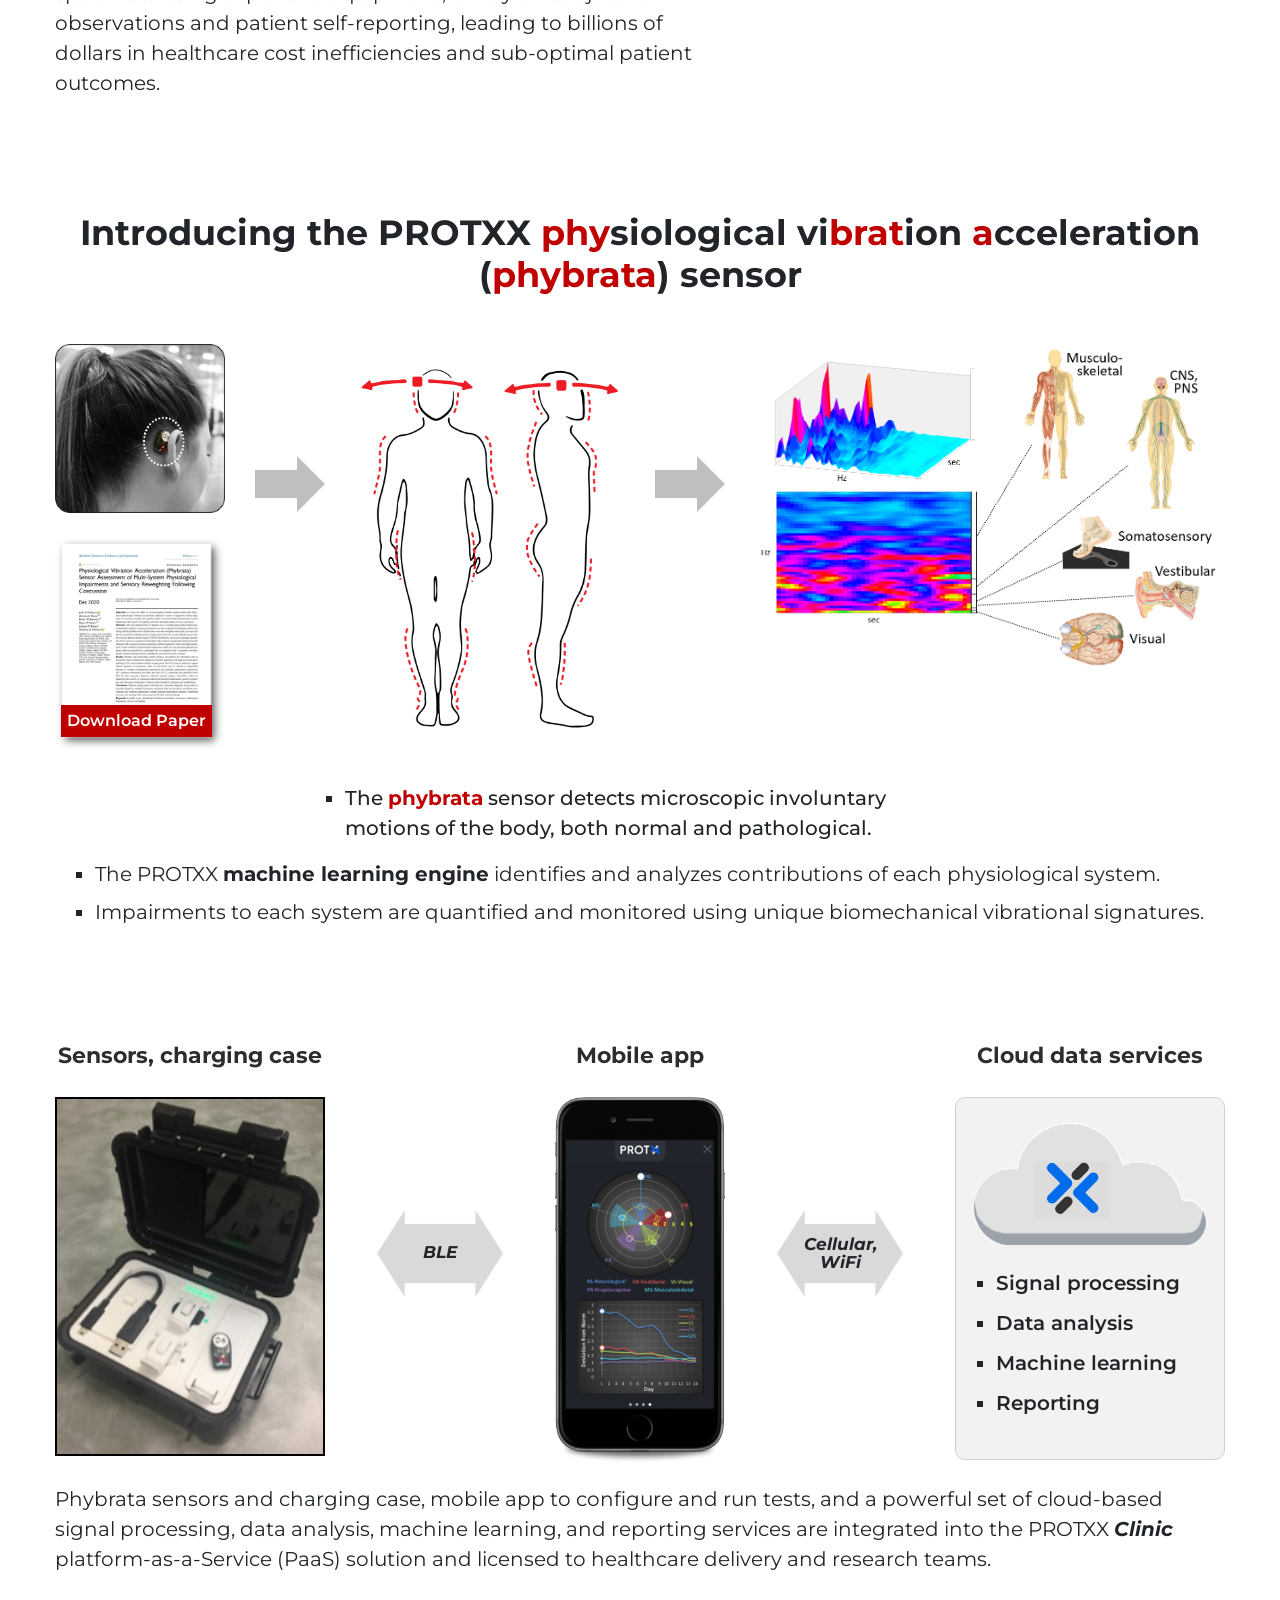
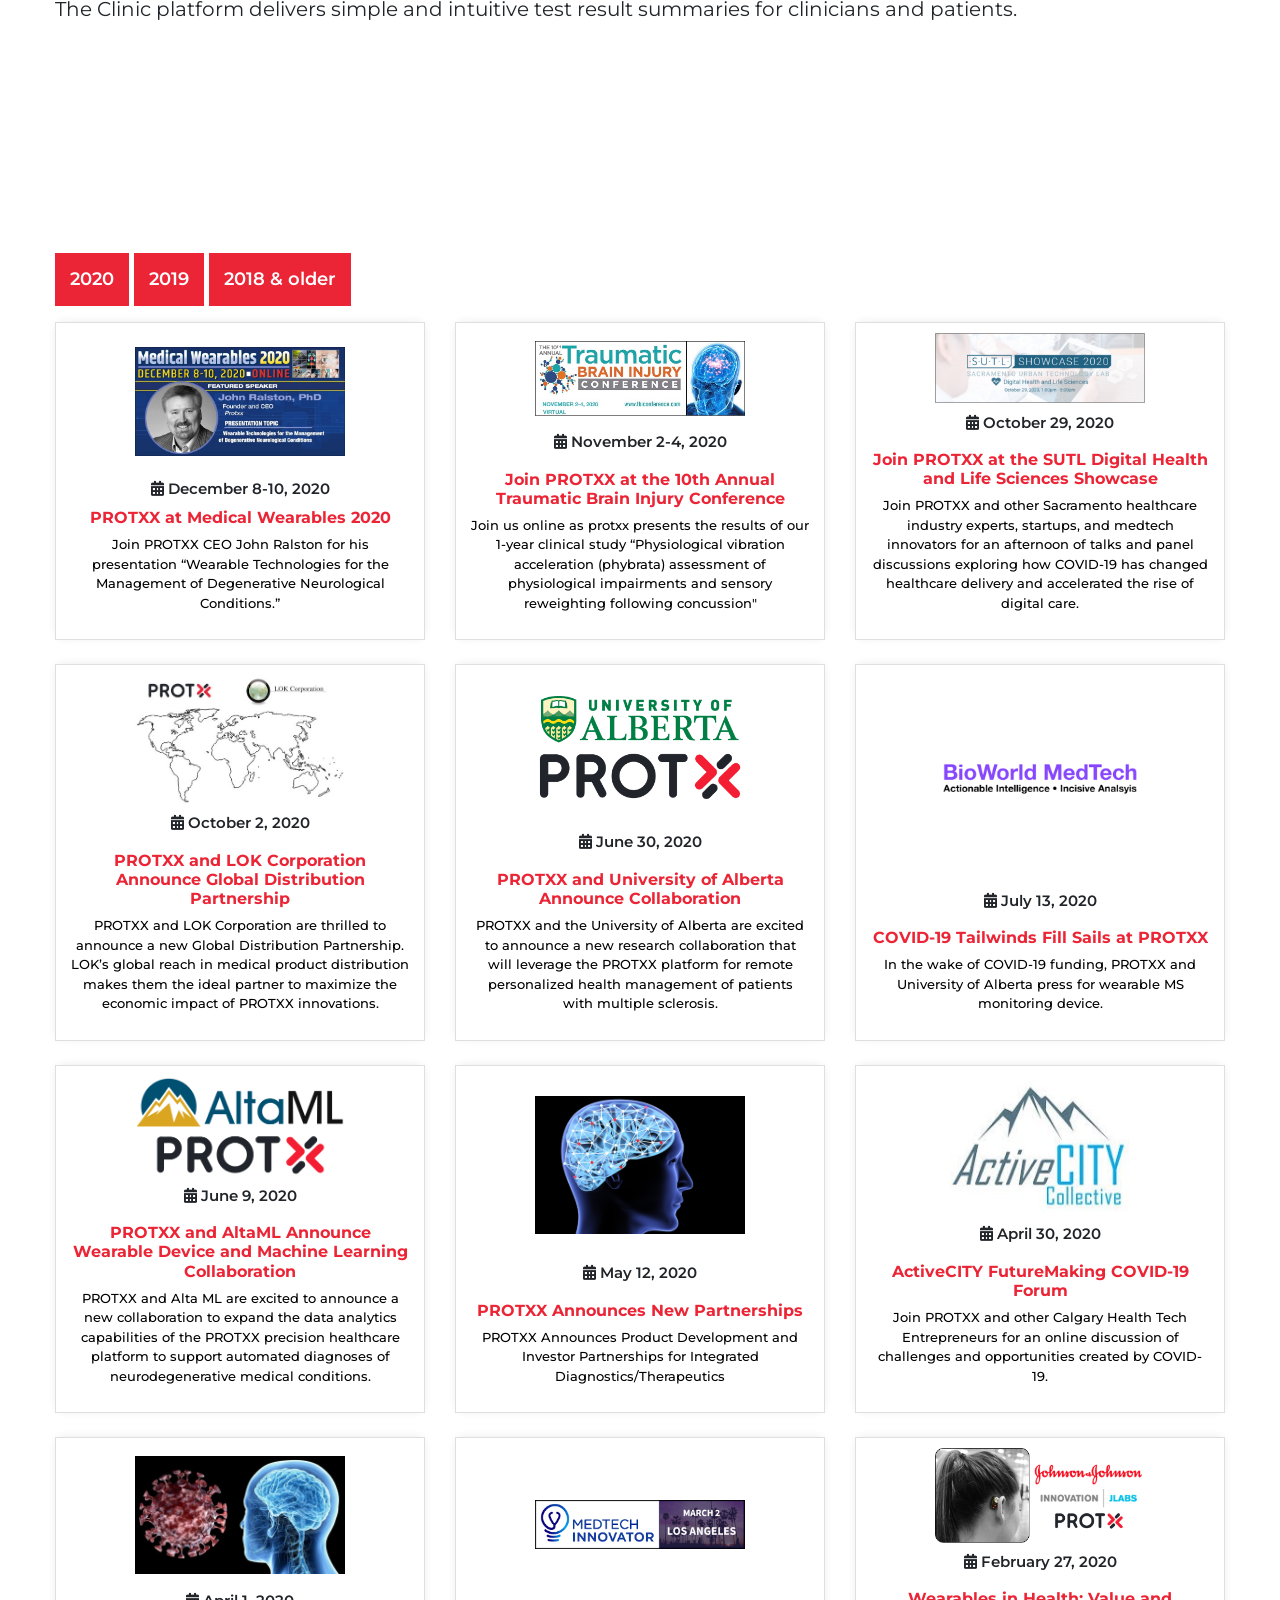
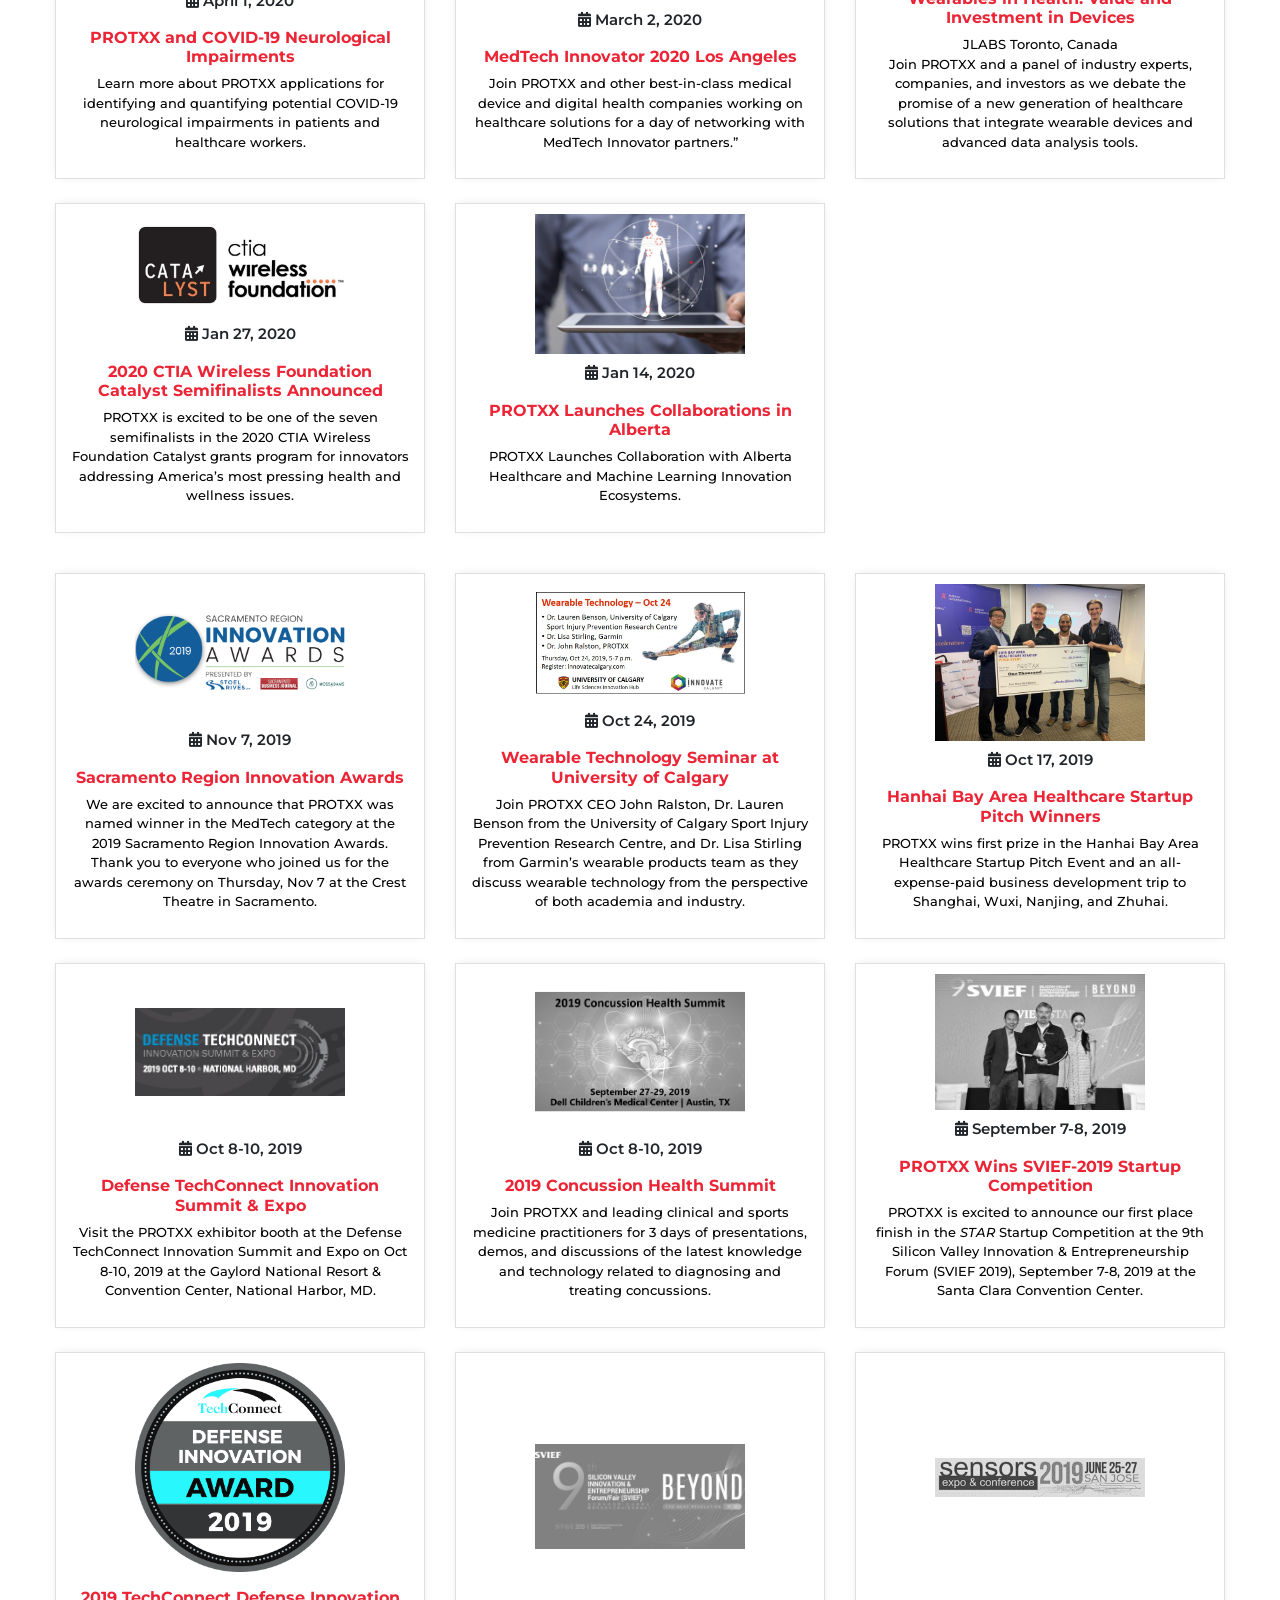
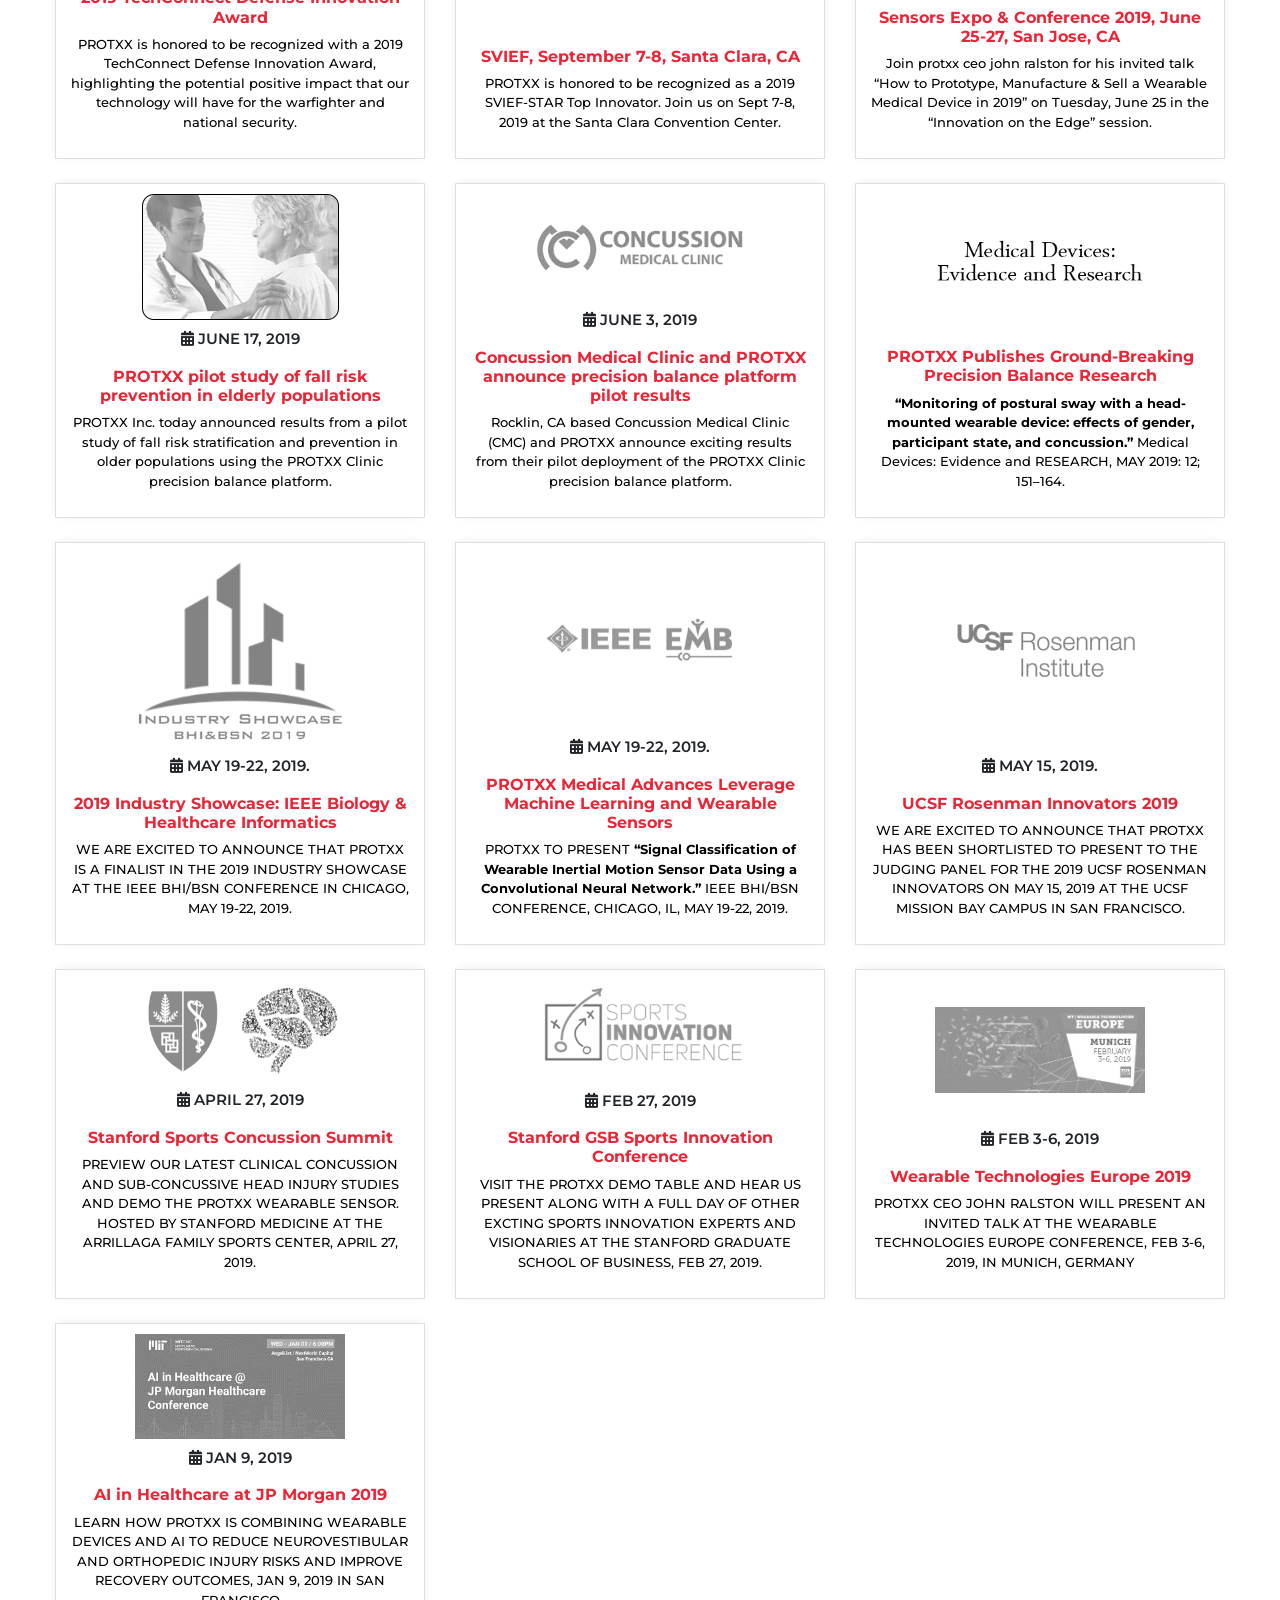
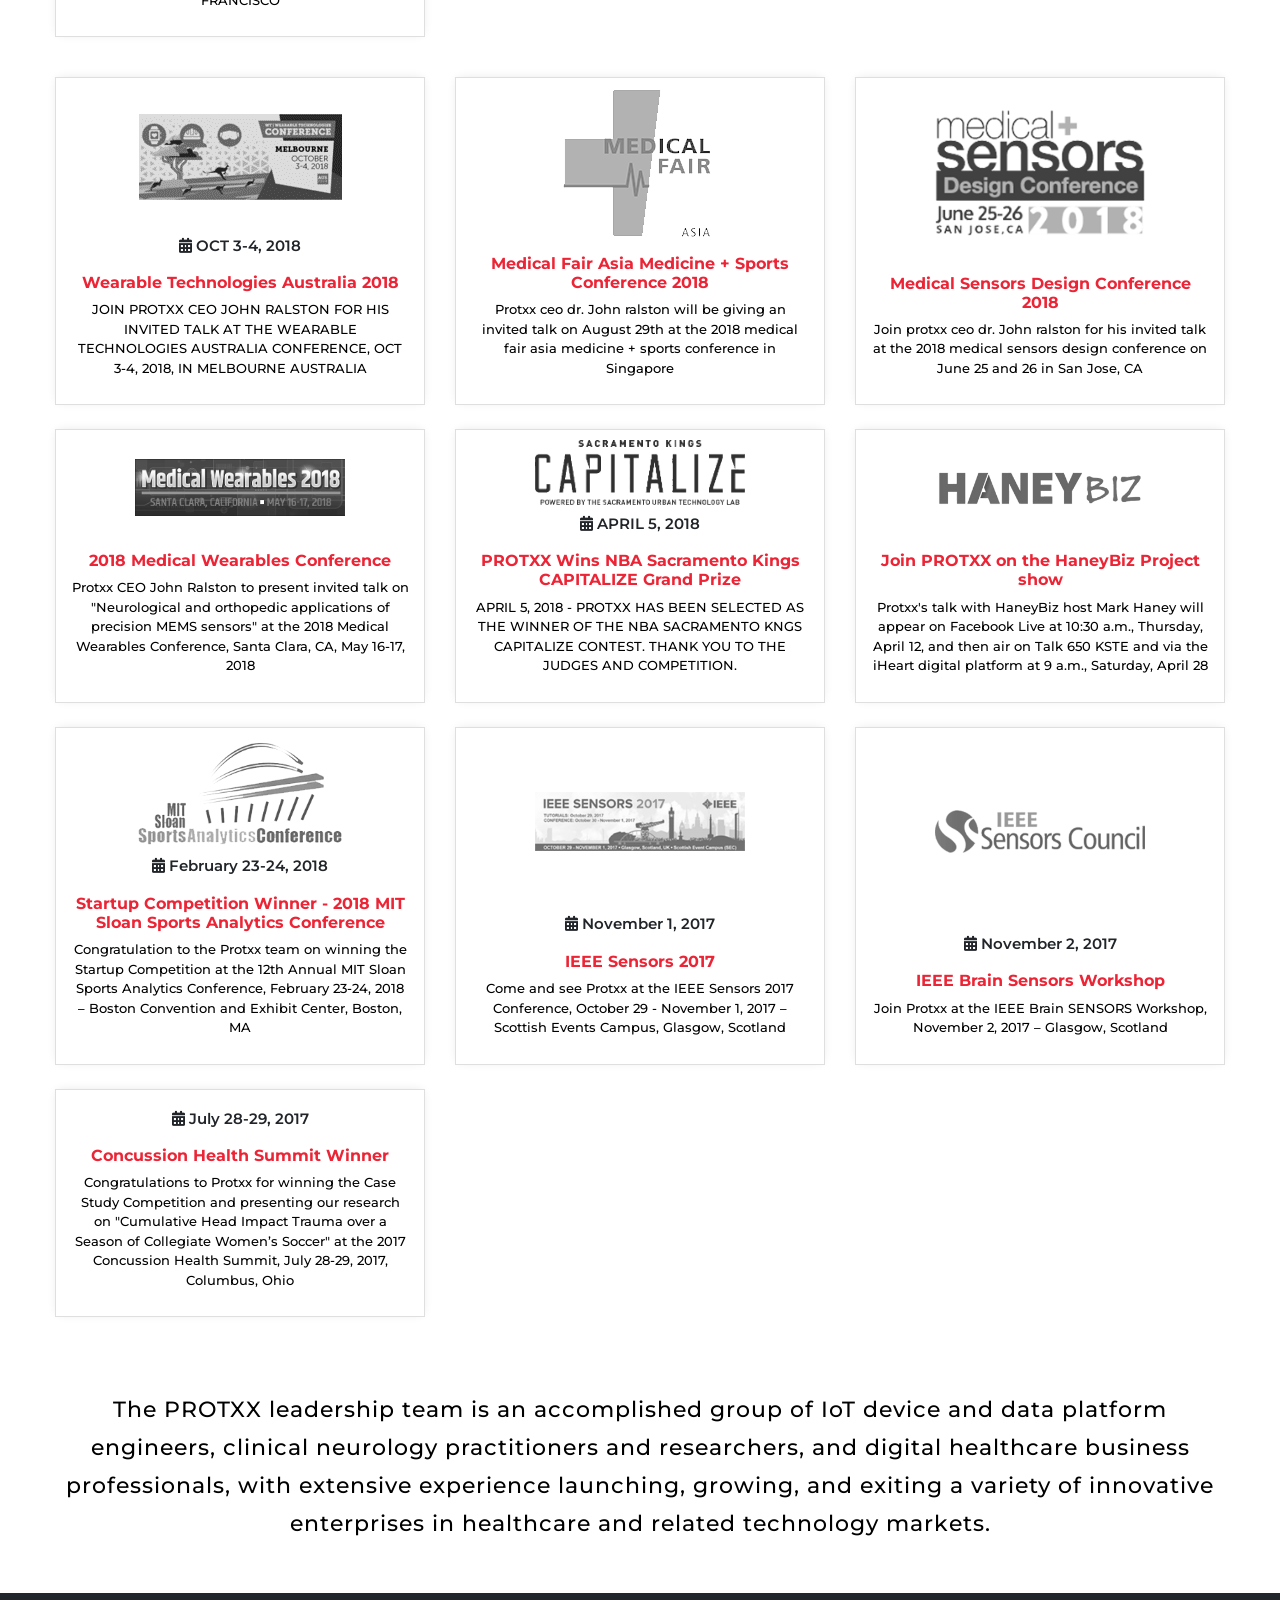
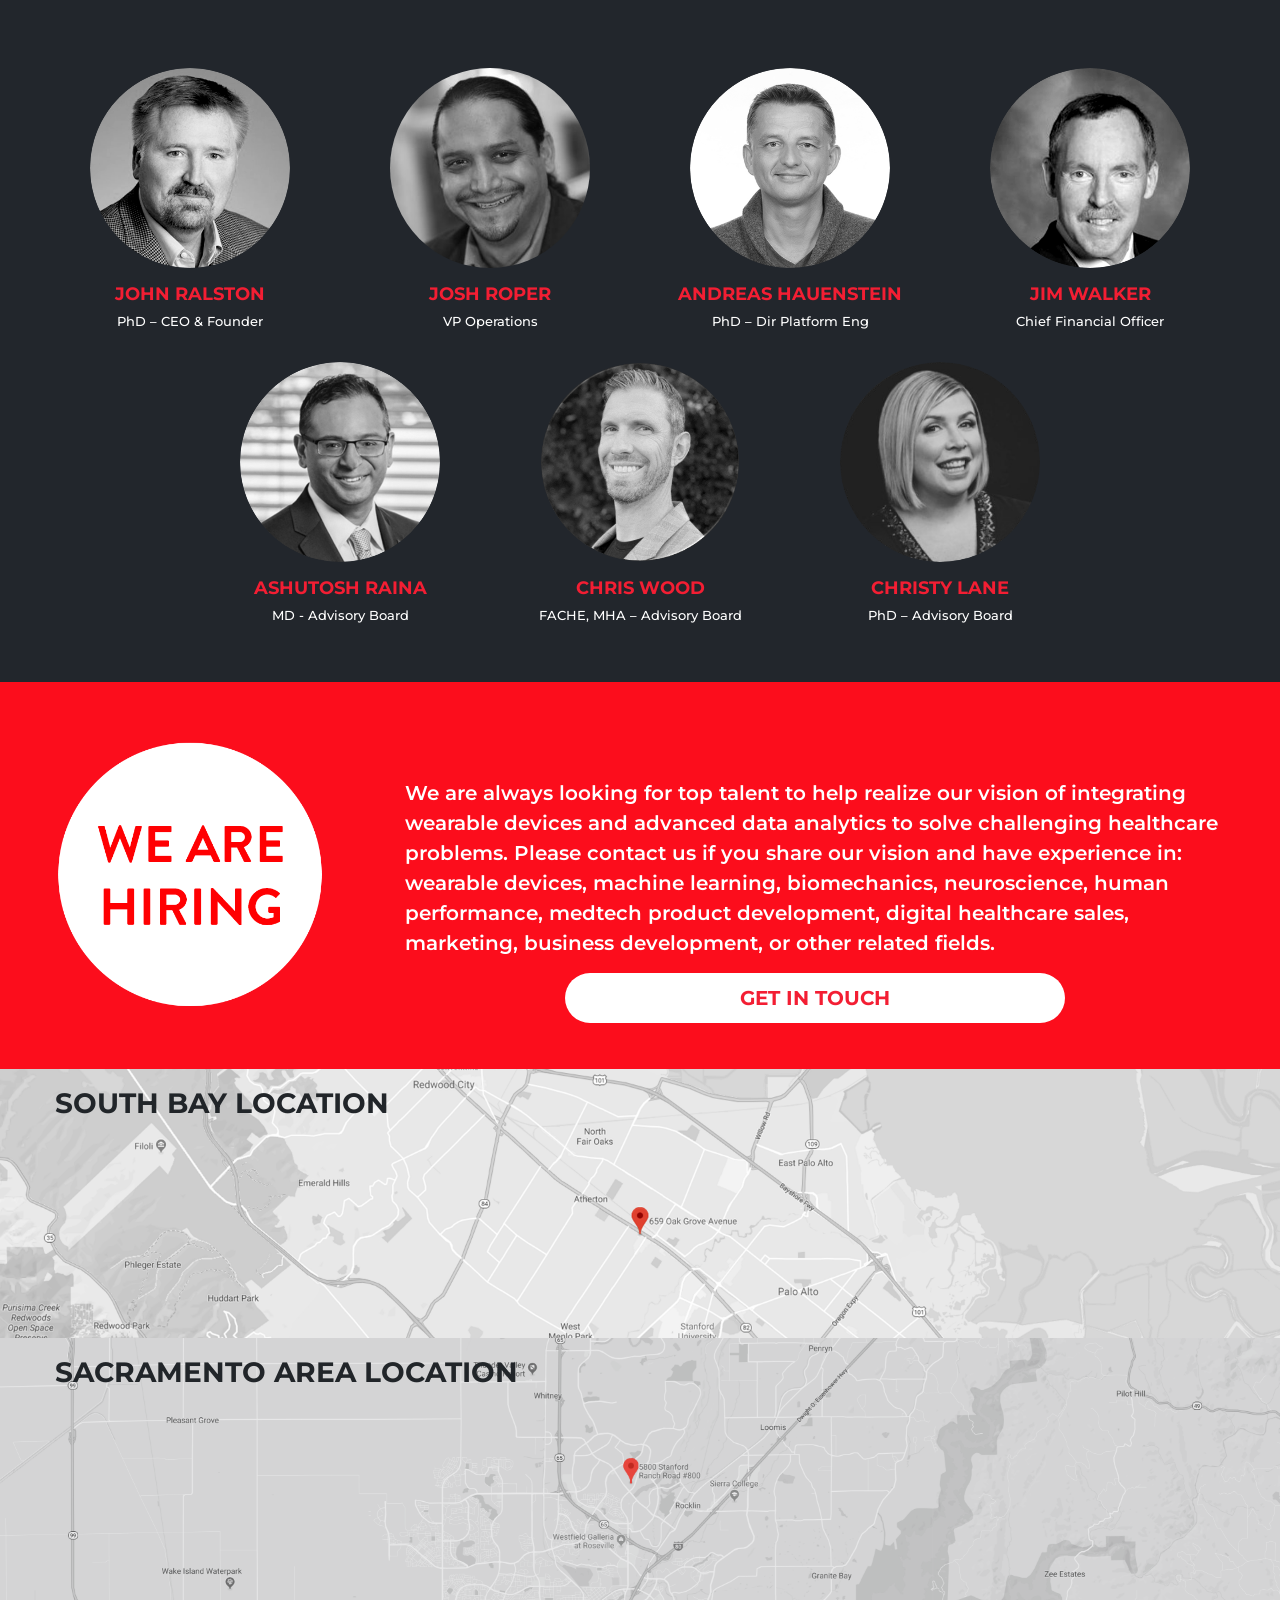
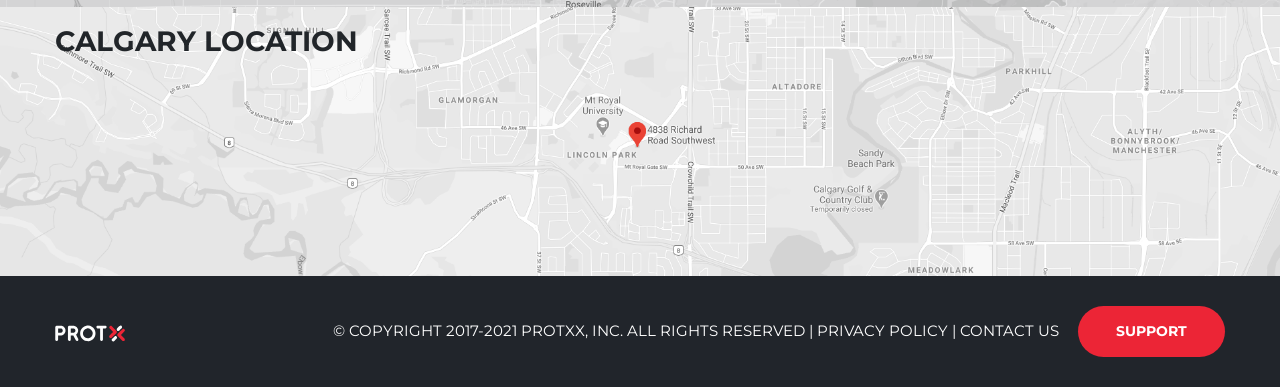
==== commit 0563d526: "Add files via upload" ====
--- a/index.html
+++ b/index.html
@@ -85,7 +85,7 @@
               <h4>Recent News</h4>
               <p><span><i class="fas fa-calendar-alt"></i> Feb 9-10, 2021</span> - <a target="_blank" href="https://www.obioinvestmentsummit.com/presenting-companies-2021#protxx">PROTXX to present at 2021 Ontario Bioscience Investment Summit.</a></p>
               <p><span><i class="fas fa-calendar-alt"></i> Jan 27, 2021 </span> - <a target="_blank" href="https://www.mitcnc.org/startup-exhibitor/">Visit the PROTXX booth at the 2021 MIT CNC Future of Healthcare and Medicine Conference.</a></p>
-              <p><span><i class="fas fa-calendar-alt"></i> Dec 8-10, 2020</span> – <a target="_blank" href="http://www.medwearablesconference.com/speakers.html">PROTXX CEO John Ralston to present at Medical Wearables 2020.</a></p>
+              <p><span><i class="fas fa-calendar-alt"></i> Dec 8-10, 2020</span> – <a target="_blank" href="https://www.medwearablesconference.com/speakers.html">PROTXX CEO John Ralston to present at Medical Wearables 2020.</a></p>
               <p><span><i class="fas fa-calendar-alt"></i> Oct 2, 2020</span> – <a target="_blank" href="https://lok-corporation.com/protxx-announcement/">PROTXX and LOK Corporation announce global distribution partnership.</a></p>
               <div class="text-center">
               <a class="site_btn" href="#news">More News</a>
@@ -299,7 +299,7 @@
                           <div class="d-flex flex-column text-center justify-content-end h-100">
                             <img class="my-auto" src="images/medicalWearables_v3.jpg" alt="">
                             <span class="date_area mt-2"><i class="fas fa-calendar-alt"></i> December 8-10, 2020</span>
-                             <a class="mt-2"  target="_blank" href="http://www.medwearablesconference.com/speakers.html">
+                             <a class="mt-2"  target="_blank" href="https://www.medwearablesconference.com/speakers.html">
                   <h3 class="mb-2">PROTXX at Medical Wearables 2020</h3></a>
                   <p>Join PROTXX CEO John Ralston for his presentation “Wearable Technologies for the Management of Degenerative Neurological Conditions.”</p>
                           </div>
@@ -513,7 +513,7 @@
                           <div class="d-flex flex-column text-center justify-content-end h-100">
                             <img class="my-auto" src="images/Elderly-balance-testing.png" alt="">
                       <span class="date_area mt-2"><i class="fas fa-calendar-alt"></i> JUNE 17, 2019</span>
-                <a class="mt-3" target="_blank" href="http://protxx.com/images/Protxx-Elderly%20Balance%20Testing_News%20Release_June%2017-2019.pdf">
+                <a class="mt-3" target="_blank" href="https://protxx.com/images/Protxx-Elderly%20Balance%20Testing_News%20Release_June%2017-2019.pdf">
                   <h3 class="mb-2">PROTXX pilot study of fall risk prevention in elderly populations</h3></a>
                   <p>PROTXX Inc. today announced results from a pilot study of fall risk stratification and prevention in older populations using the PROTXX Clinic precision balance platform.</p>
                           </div>
@@ -522,7 +522,7 @@
                           <div class="d-flex flex-column text-center justify-content-end h-100">
                             <img class="my-auto" src="images/CMC logo.png" alt="">
                       <span class="date_area mt-2"><i class="fas fa-calendar-alt"></i> JUNE 3, 2019</span>
-                <a class="mt-3" target="_blank" href="http://protxx.com/images/Protxx-Elderly%20Balance%20Testing_News%20Release_June%2017-2019.pdf">
+                <a class="mt-3" target="_blank" href="https://protxx.com/images/Protxx-Elderly%20Balance%20Testing_News%20Release_June%2017-2019.pdf">
                   <h3 class="mb-2">Concussion Medical Clinic and PROTXX announce precision balance platform pilot results</h3></a>
                   <p> Rocklin, CA based Concussion Medical Clinic (CMC) and PROTXX announce exciting results from their pilot deployment of the PROTXX Clinic precision balance platform.</p>
                           </div>
@@ -580,7 +580,7 @@
                             <img class="my-auto" src="images/sports.png" alt="">
                              <span class="date_area mt-2"><i class="fas fa-calendar-alt"></i> FEB 27, 2019</span>
                      <!--    -->
-                <a class="mt-3" target="_blank" href="http://gsbsic.stanford.edu/">
+                <a class="mt-3" target="_blank" href="https://gsbsic.stanford.edu/">
                   <h3 class="mb-2">Stanford GSB Sports Innovation Conference</h3></a>
                   <p>VISIT THE PROTXX DEMO TABLE AND HEAR US PRESENT ALONG  WITH A FULL DAY OF OTHER EXCTING SPORTS INNOVATION EXPERTS AND VISIONARIES AT THE STANFORD GRADUATE SCHOOL OF BUSINESS, FEB 27, 2019.</p>
                           </div>
@@ -646,7 +646,7 @@
                             <img class="my-auto" src="images/medicalwearables.png" alt="">
                             <!--  <span class="date_area mt-2"><i class="fas fa-calendar-alt"></i> APRIL 5, 2018</span> -->
                      <!--    -->
-                <a class="mt-3" target="_blank" href="http://www.medwearablesconference.com/speakers.html">
+                <a class="mt-3" target="_blank" href="https://www.medwearablesconference.com/speakers.html">
                   <h3 class="mb-2">2018 Medical Wearables Conference</h3></a>
                   <p>Protxx CEO John Ralston to present invited talk on "Neurological and orthopedic applications of precision MEMS sensors" at the 2018 Medical Wearables Conference, Santa Clara, CA, May 16-17, 2018</p>
                           </div>
@@ -656,7 +656,7 @@
                             <img class="my-auto" src="images/sacCap.png" alt="">
                              <span class="date_area mt-2"><i class="fas fa-calendar-alt"></i> APRIL 5, 2018</span>
                      <!--    -->
-                <a class="mt-3" target="_blank" href="http://www.nba.com/kings/blog/protoxx-wins-capitalize-grand-prize">
+                <a class="mt-3" target="_blank" href="https://www.nba.com/kings/blog/protoxx-wins-capitalize-grand-prize">
                   <h3 class="mb-2">PROTXX Wins NBA Sacramento Kings CAPITALIZE Grand Prize</h3></a>
                   <p>APRIL 5, 2018 - PROTXX HAS BEEN SELECTED AS THE WINNER OF THE NBA SACRAMENTO KNGS CAPITALIZE CONTEST. THANK YOU TO THE JUDGES AND COMPETITION.</p>
                           </div>
@@ -676,7 +676,7 @@
                             <img class="my-auto" src="images/MITSLOAN.png" alt="">
                              <span class="date_area mt-2"><i class="fas fa-calendar-alt"></i> February 23-24, 2018</span>
                      <!--    -->
-                <a class="mt-3" target="_blank" href="http://www.sloansportsconference.com/mit_news/ssac-18-day-two-recap/">
+                <a class="mt-3" target="_blank" href="https://www.sloansportsconference.com/mit_news/ssac-18-day-two-recap/">
                   <h3 class="mb-2">Startup Competition Winner - 2018 MIT Sloan Sports Analytics Conference</h3></a>
                   <p>Congratulation to the Protxx team on winning the Startup Competition at the 12th Annual MIT Sloan Sports Analytics Conference, February 23-24, 2018 – Boston Convention and Exhibit Center, Boston, MA</p>
                           </div>
@@ -686,7 +686,7 @@
                             <img class="my-auto" src="images/IEEE2017.png" alt="">
                              <span class="date_area mt-2"><i class="fas fa-calendar-alt"></i> November 1, 2017</span>
                      <!--    -->
-                <a class="mt-3" target="_blank" href="http://ieee-sensors2017.org/">
+                <a class="mt-3" target="_blank" href="https://ieee-sensors2017.org/">
                   <h3 class="mb-2">IEEE Sensors 2017</h3></a>
                   <p>Come and see Protxx at the IEEE Sensors 2017 Conference, October 29 - November 1, 2017 – Scottish Events Campus, Glasgow, Scotland</p>
                           </div>
@@ -696,7 +696,7 @@
                             <img class="my-auto" src="images/IEEEcouncil.png" alt="">
                              <span class="date_area mt-2"><i class="fas fa-calendar-alt"></i> November 2, 2017</span>
                      <!--    -->
-                <a class="mt-3" target="_blank" href="http://brain.ieee.org/wp-content/uploads/sites/52/2015/12/BRAIN-2017-Glasgow-WS-063017.pdf">
+                <a class="mt-3" target="_blank" href="https://brain.ieee.org/wp-content/uploads/sites/52/2015/12/BRAIN-2017-Glasgow-WS-063017.pdf">
                   <h3 class="mb-2">IEEE Brain Sensors Workshop</h3></a>
                   <p>Join Protxx at the IEEE Brain SENSORS Workshop, November 2, 2017 – Glasgow, Scotland</p>
                           </div>
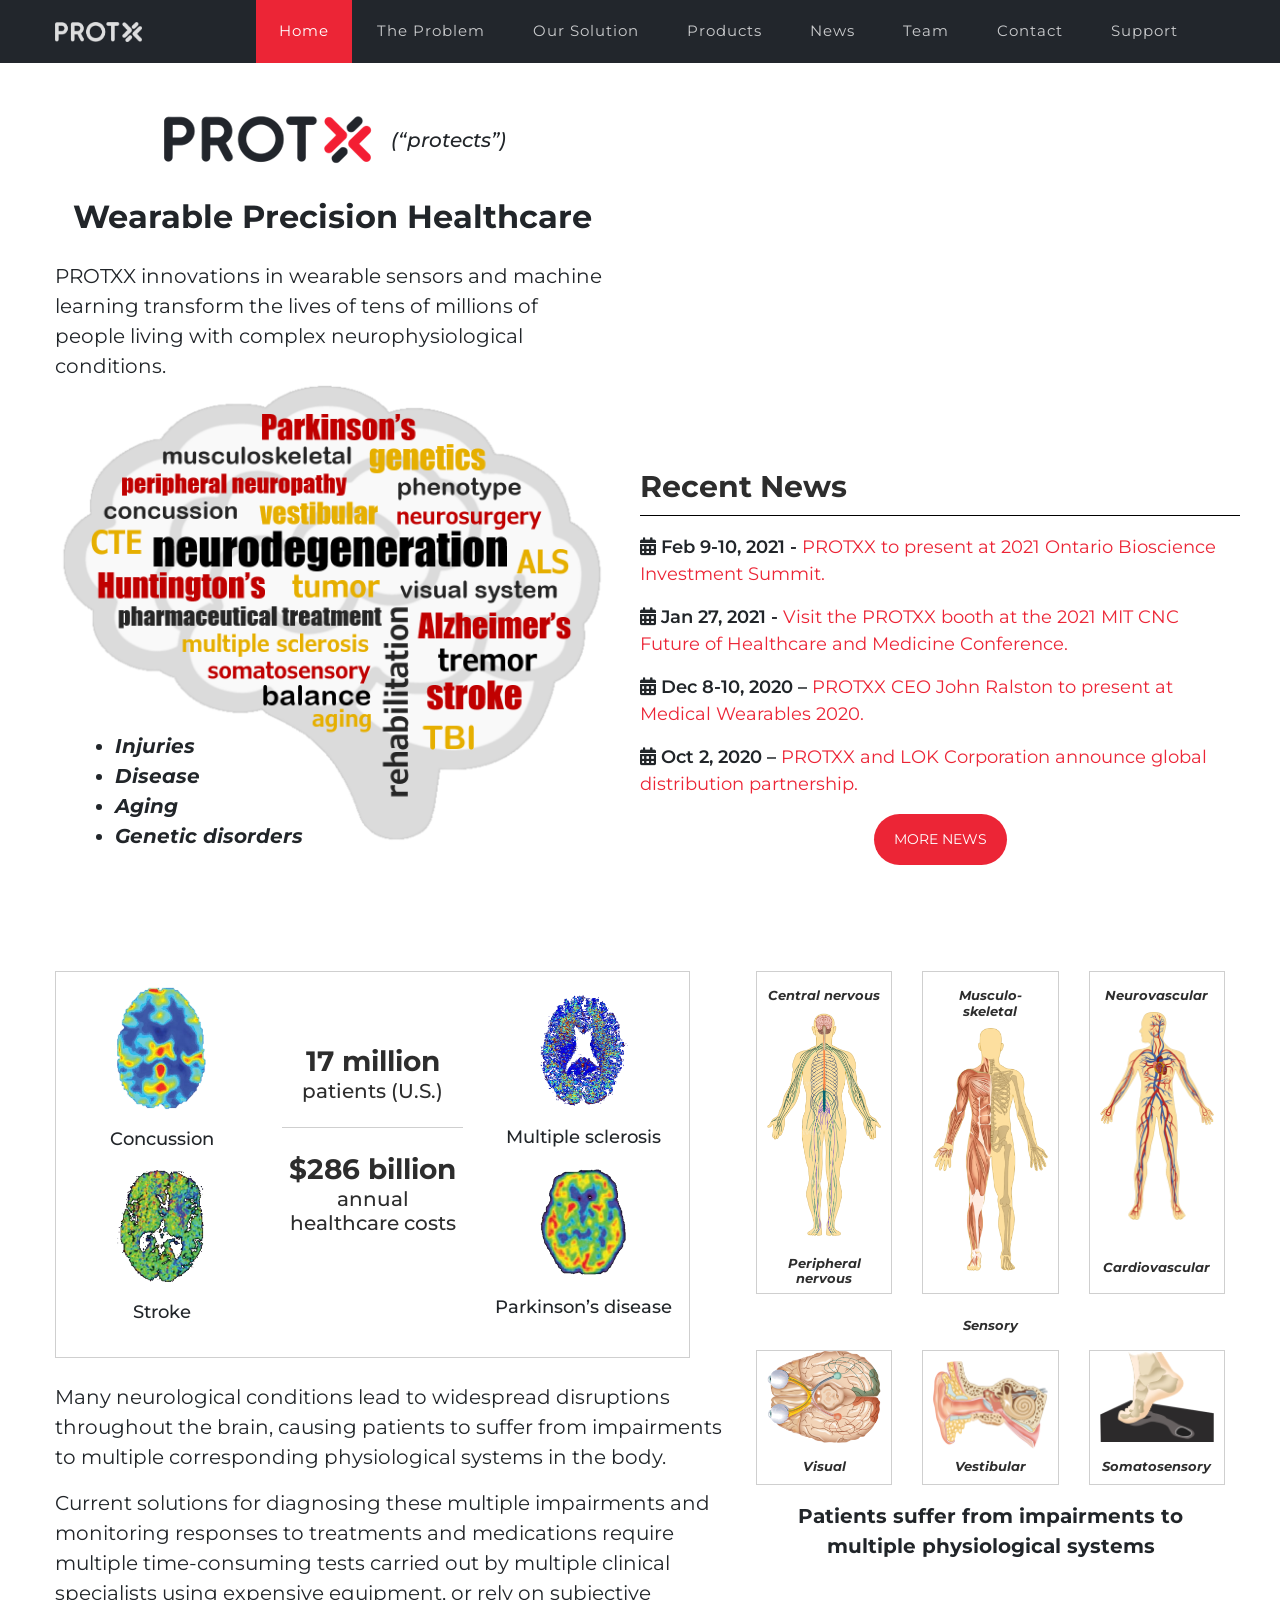
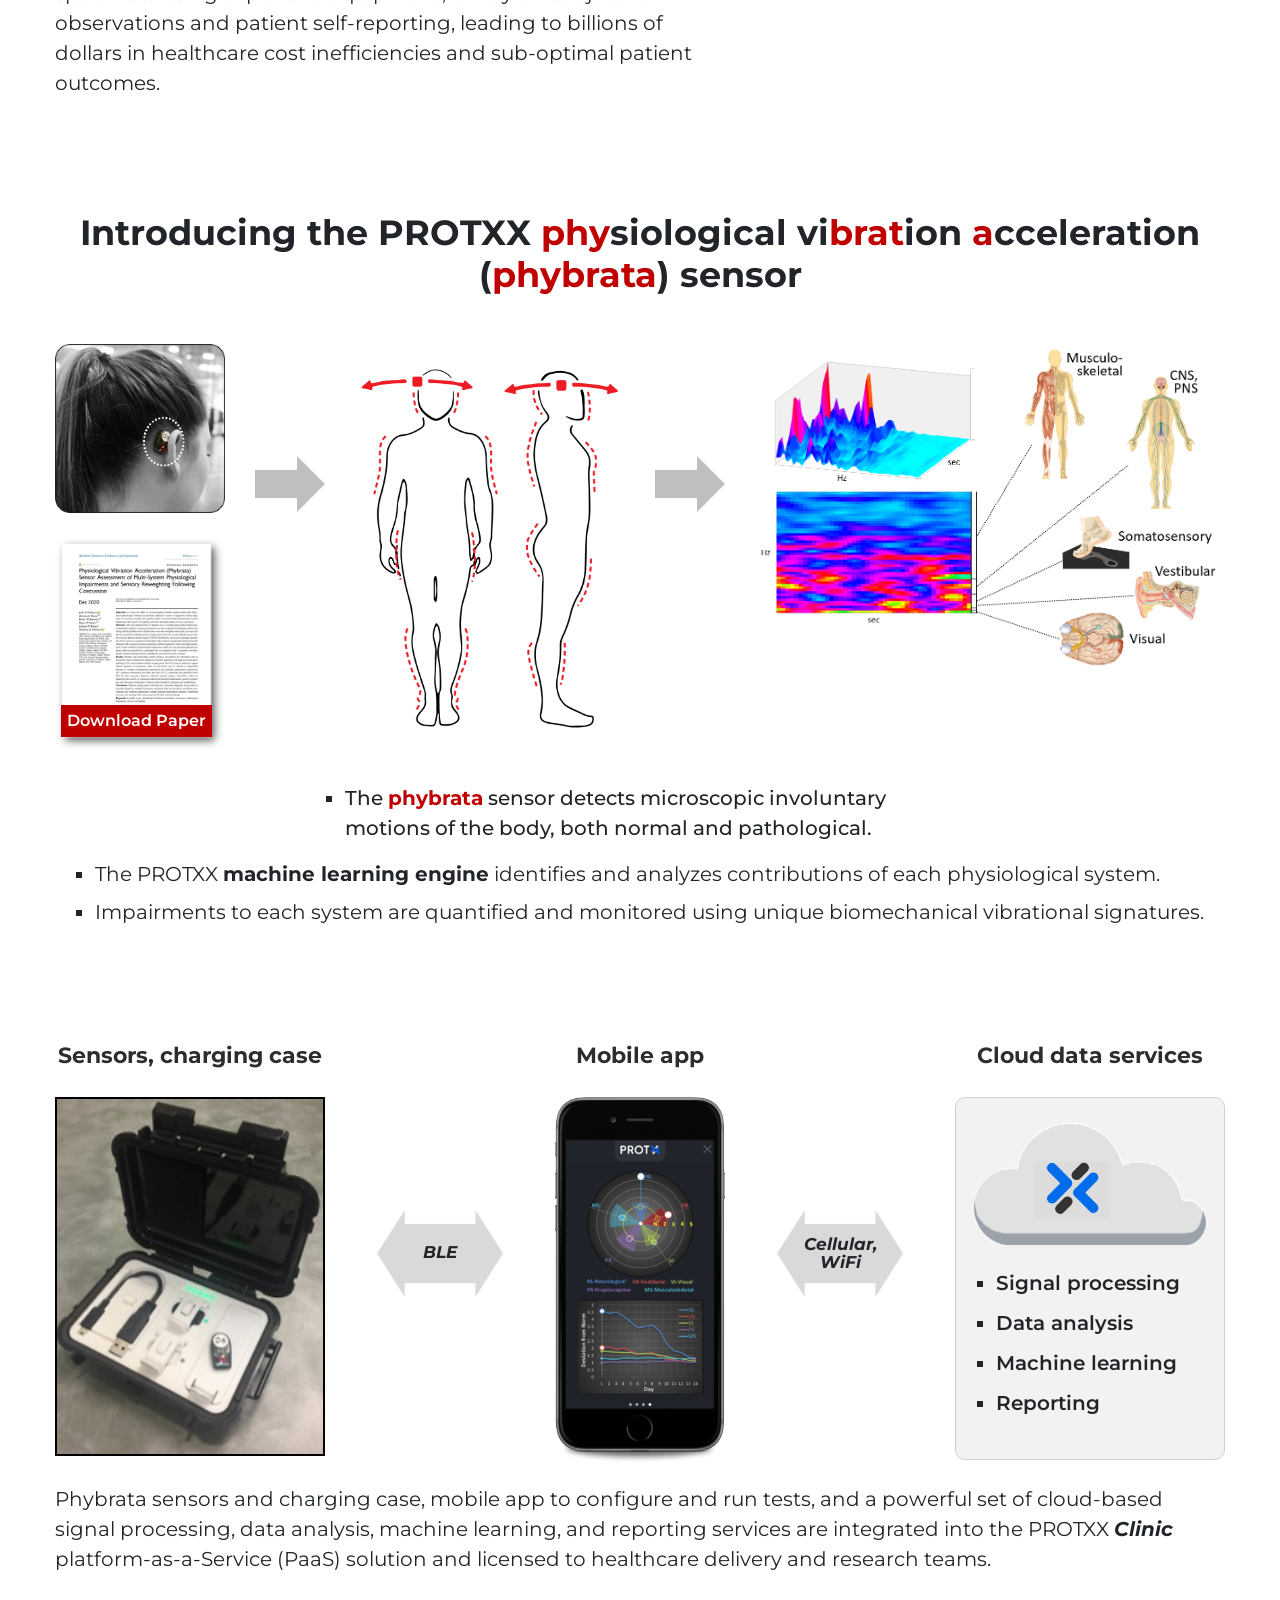
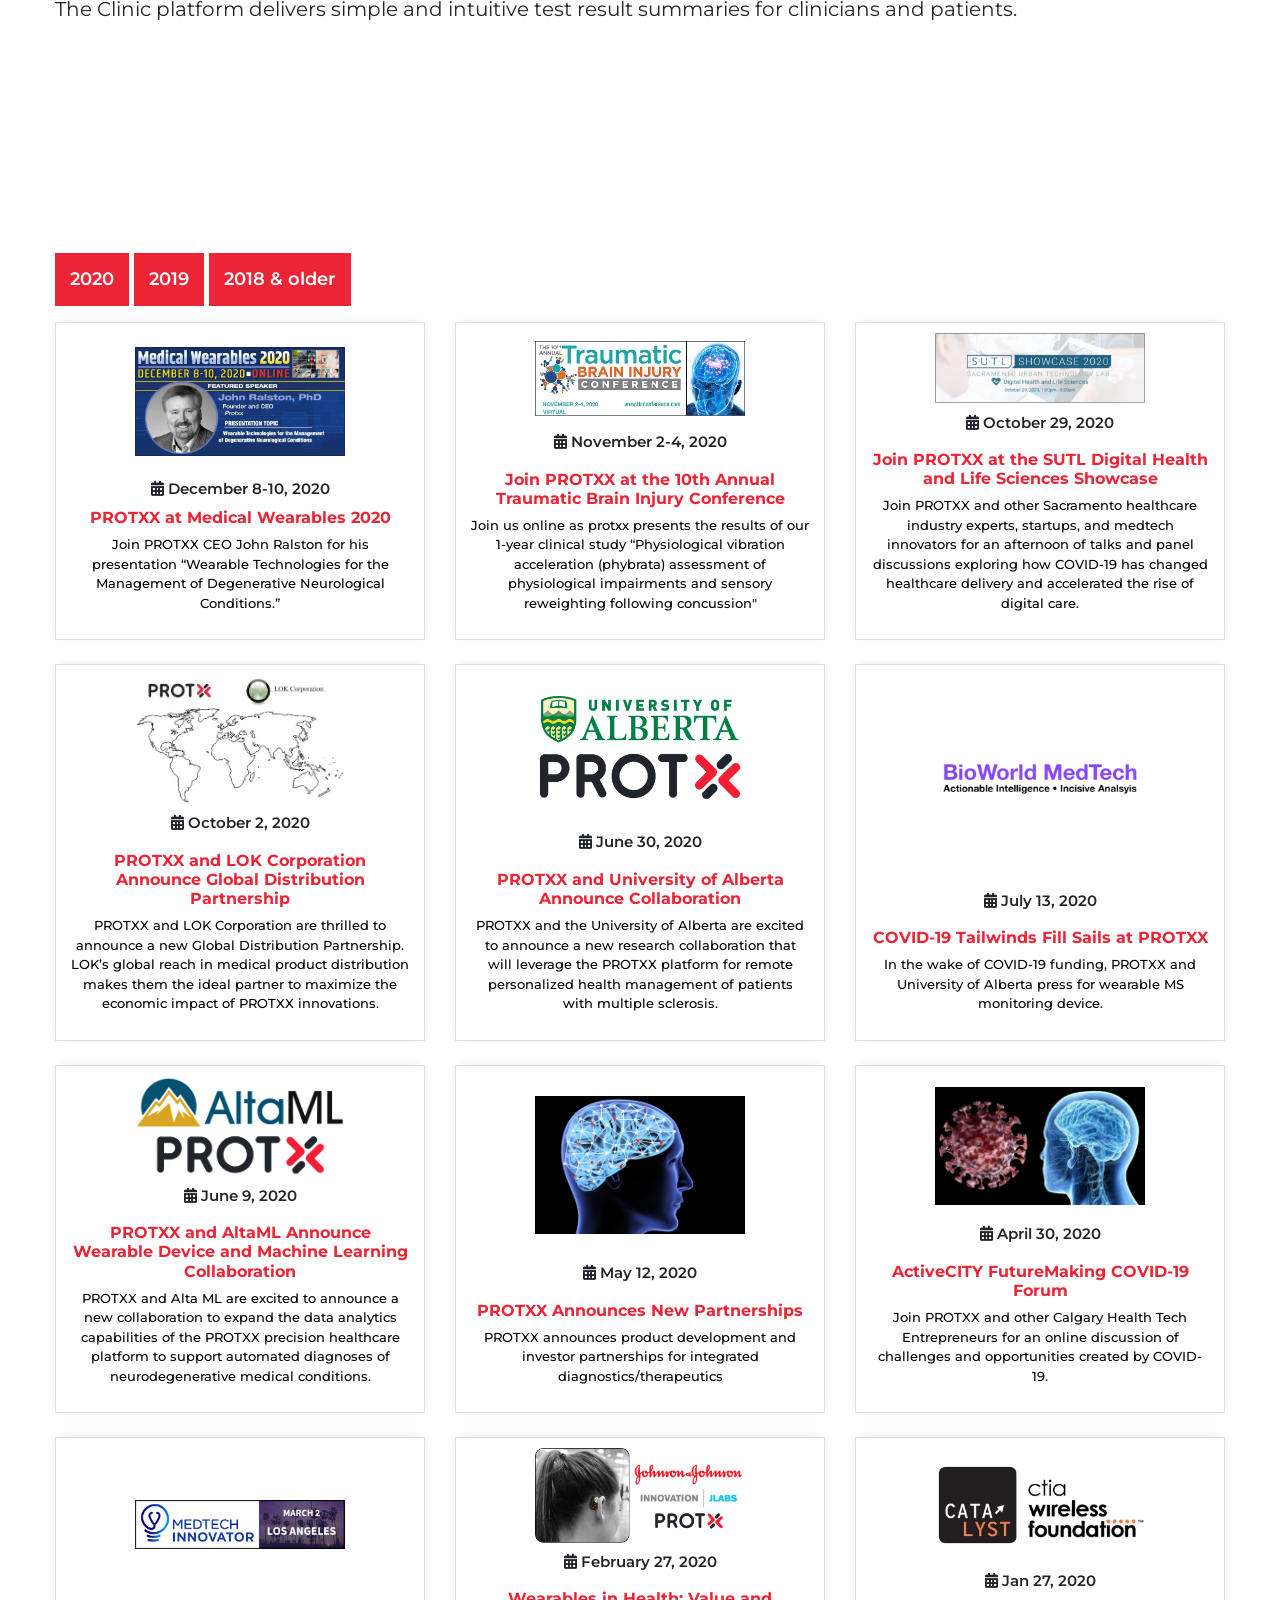
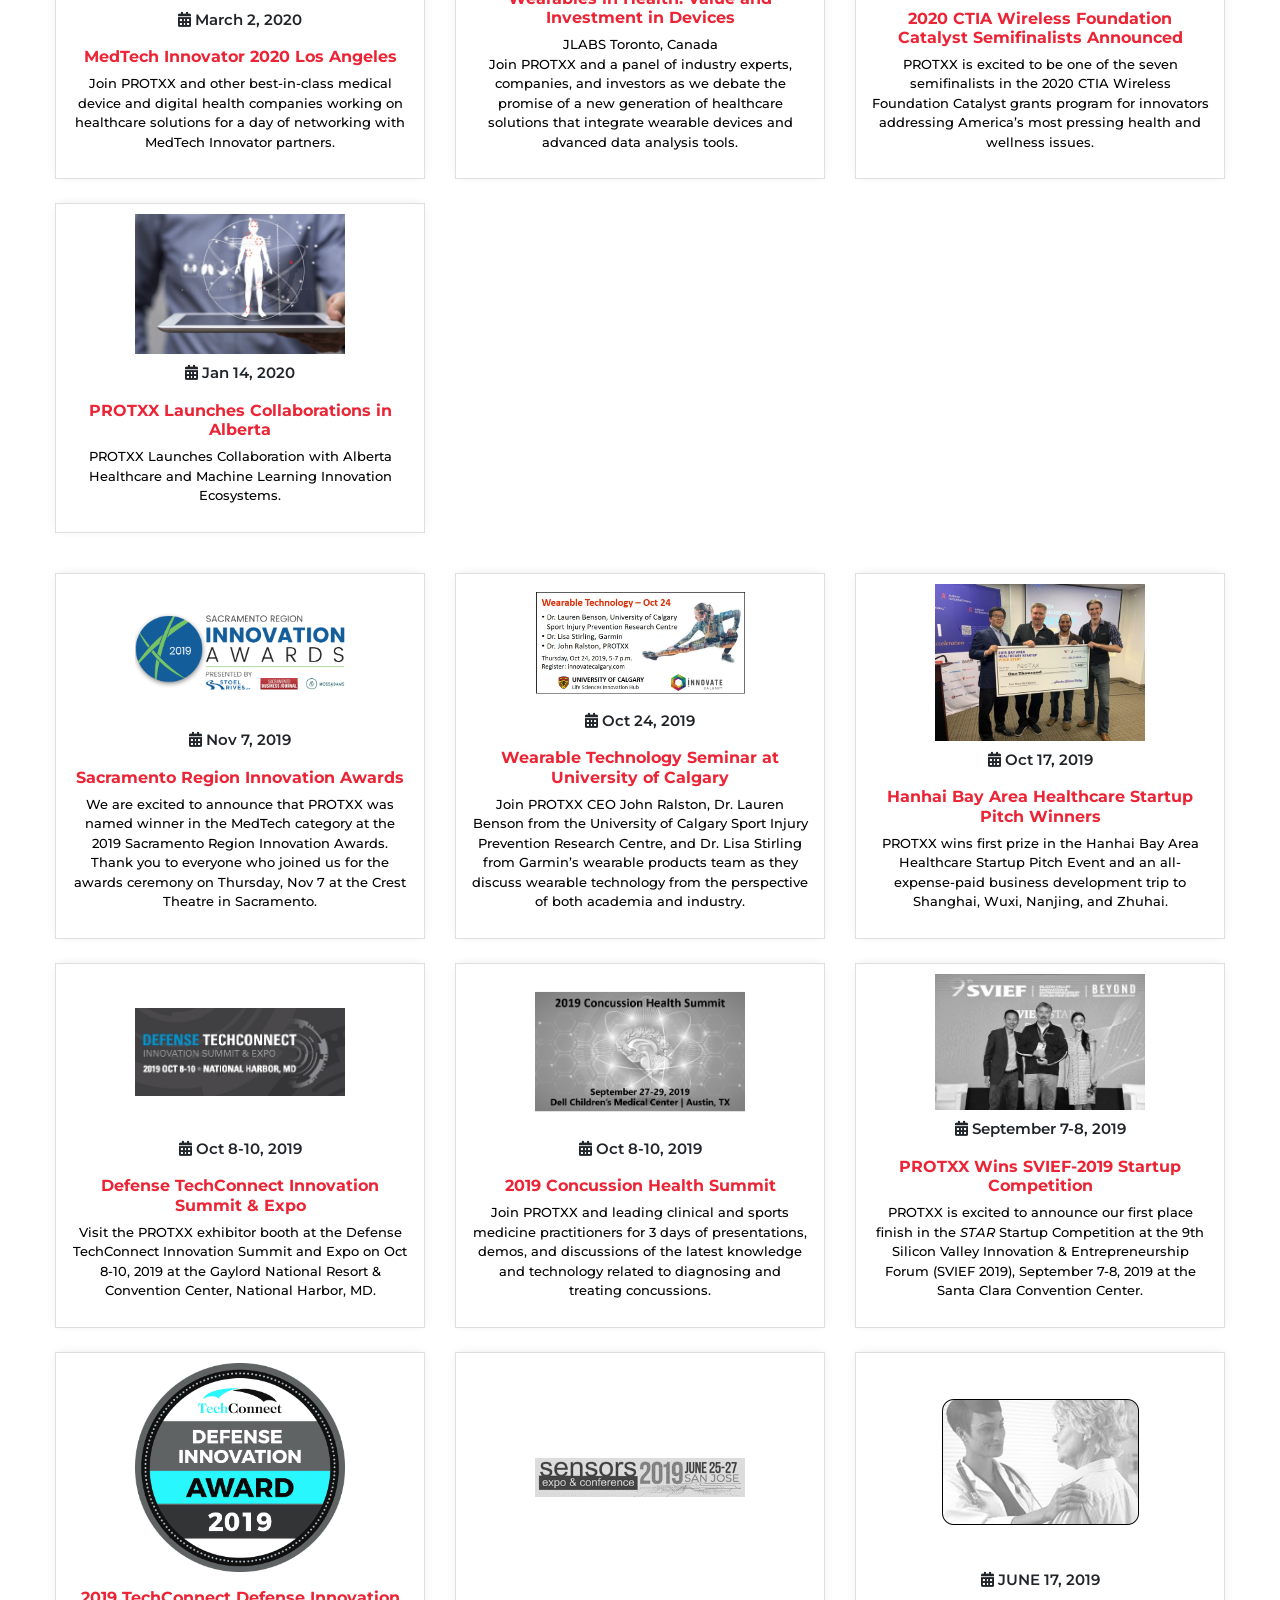
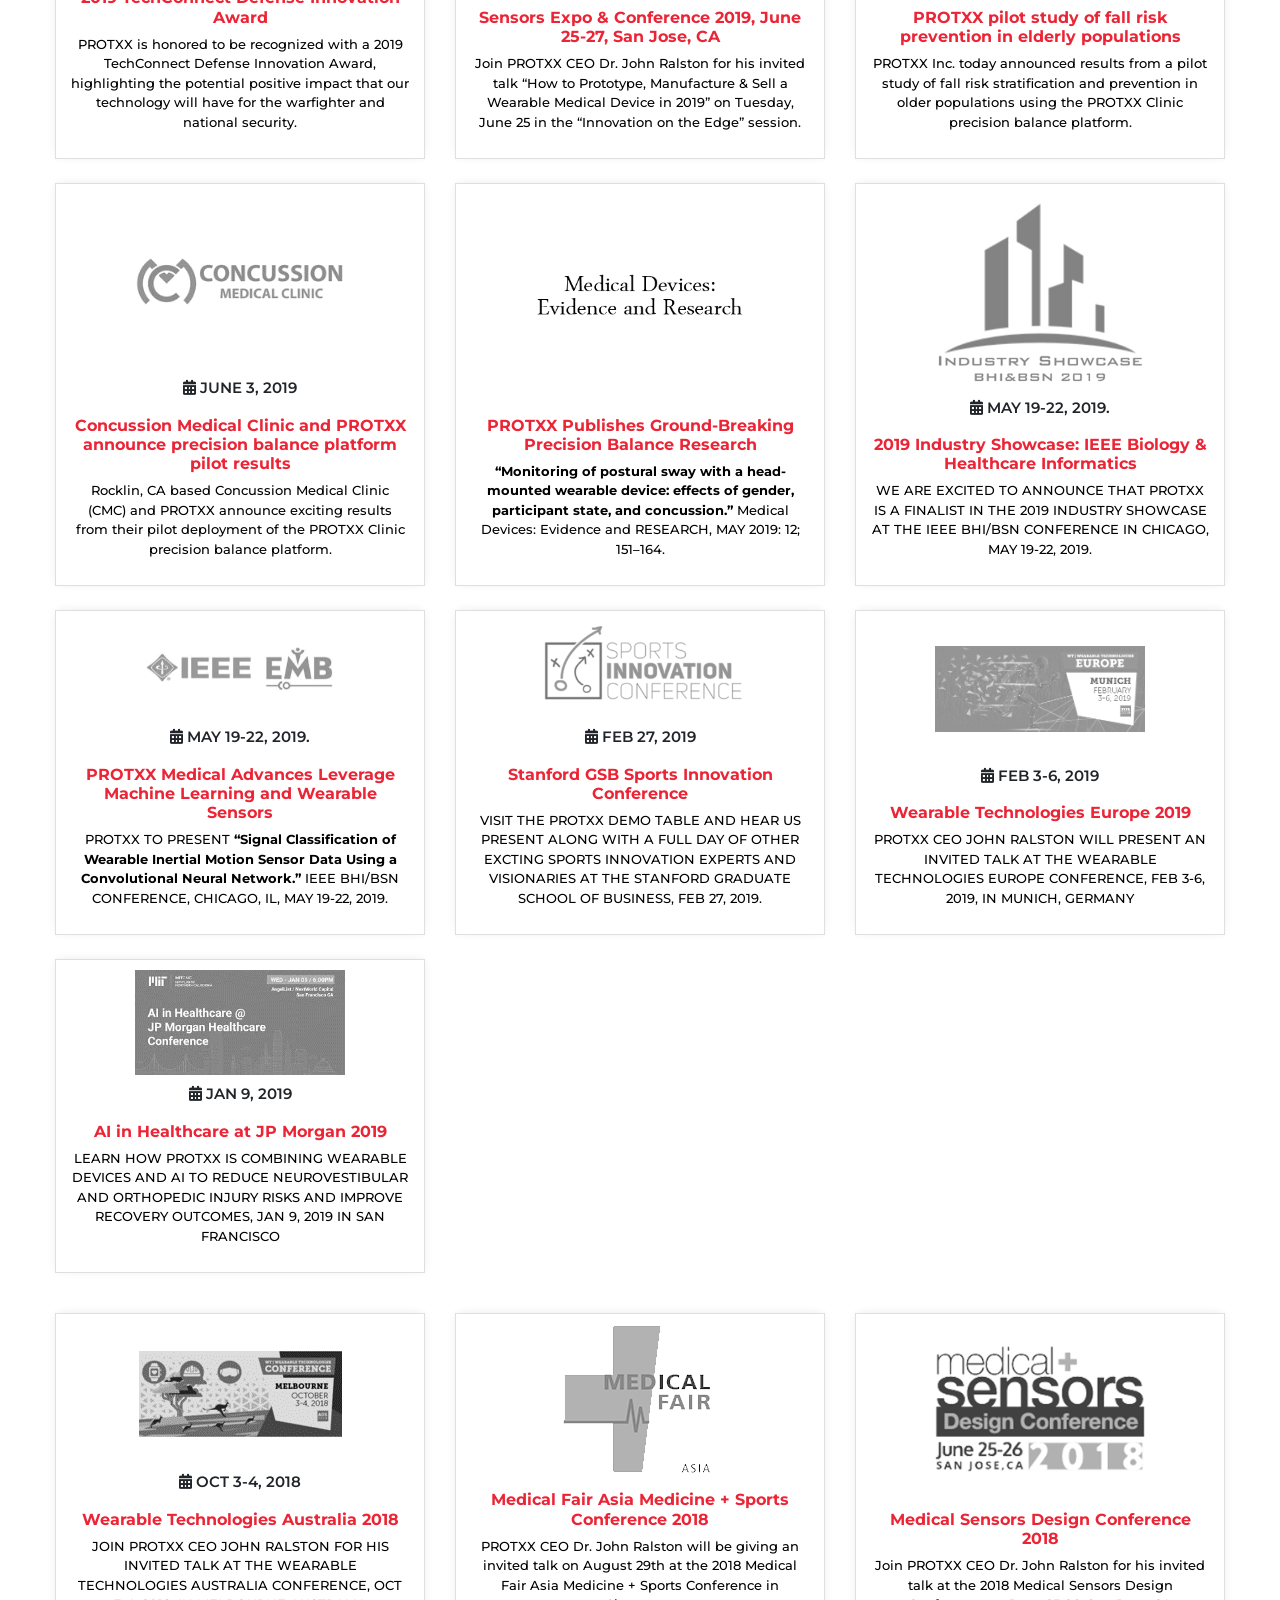
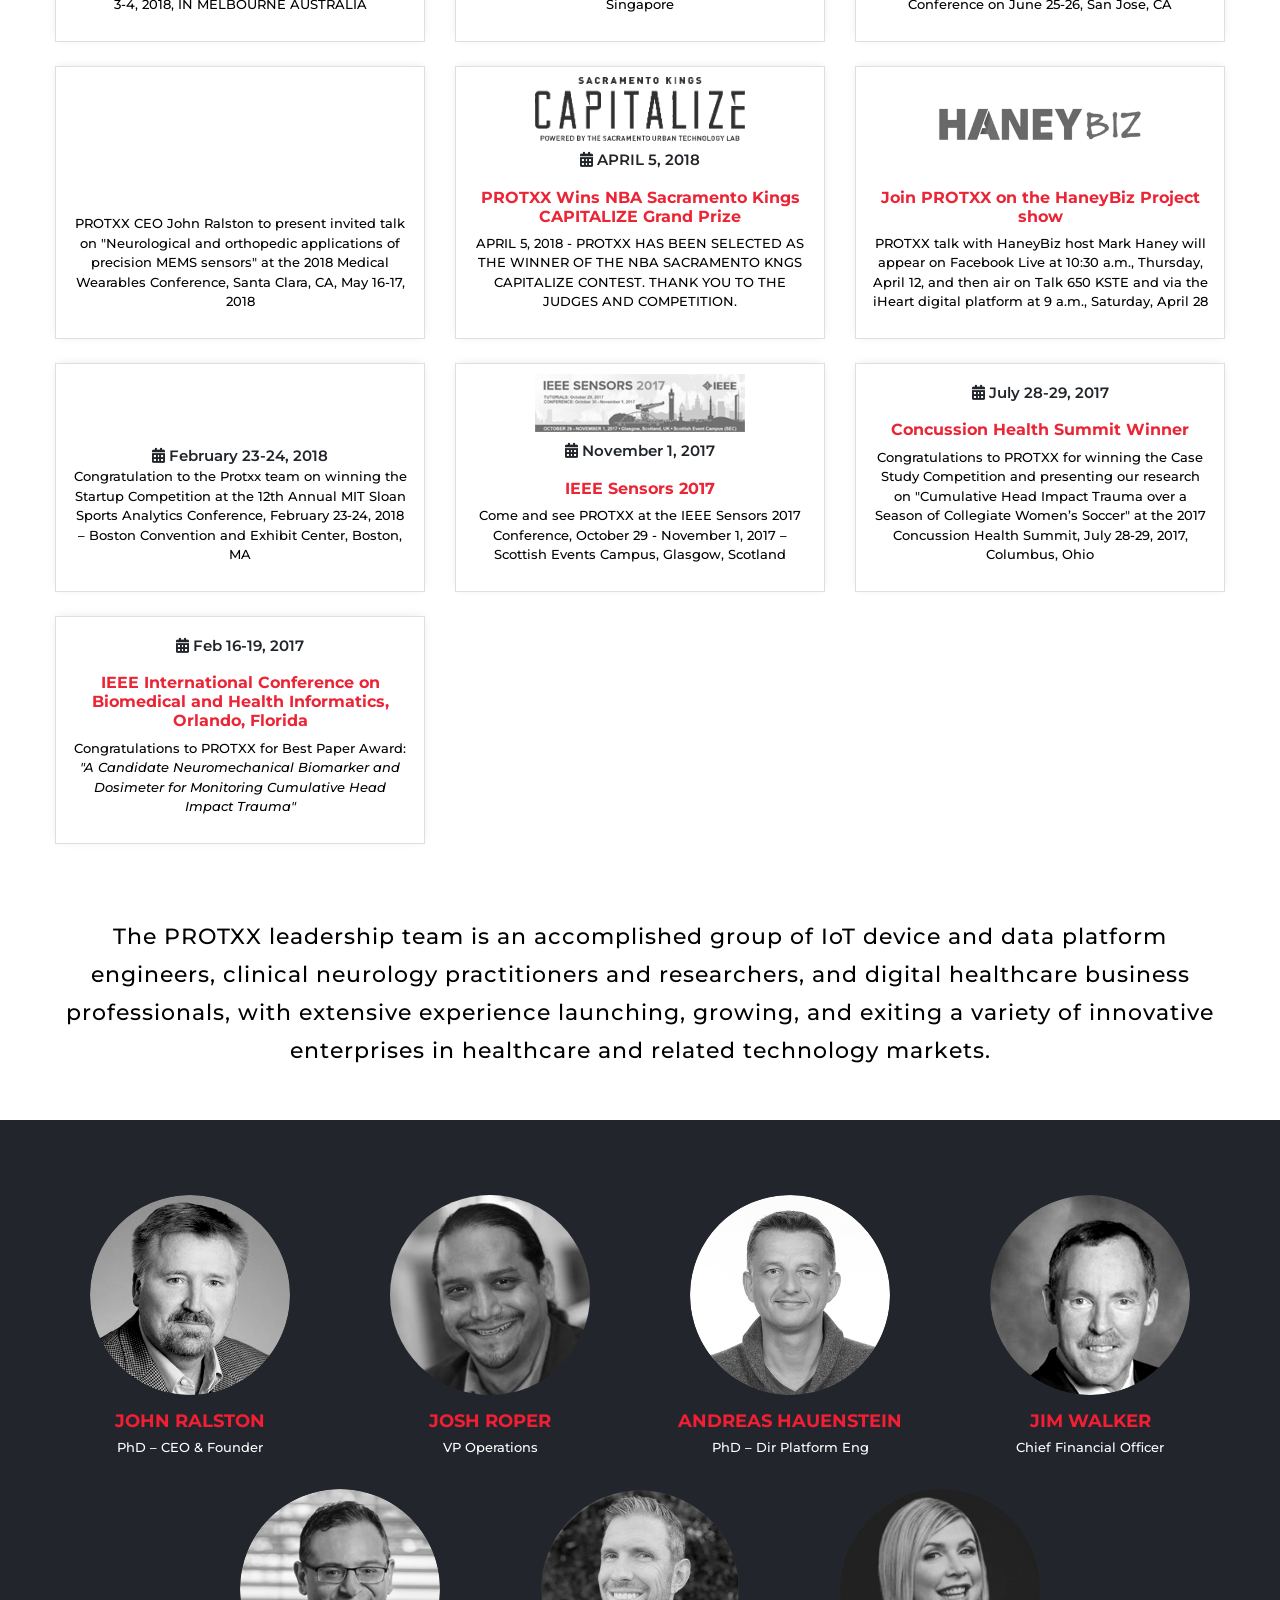
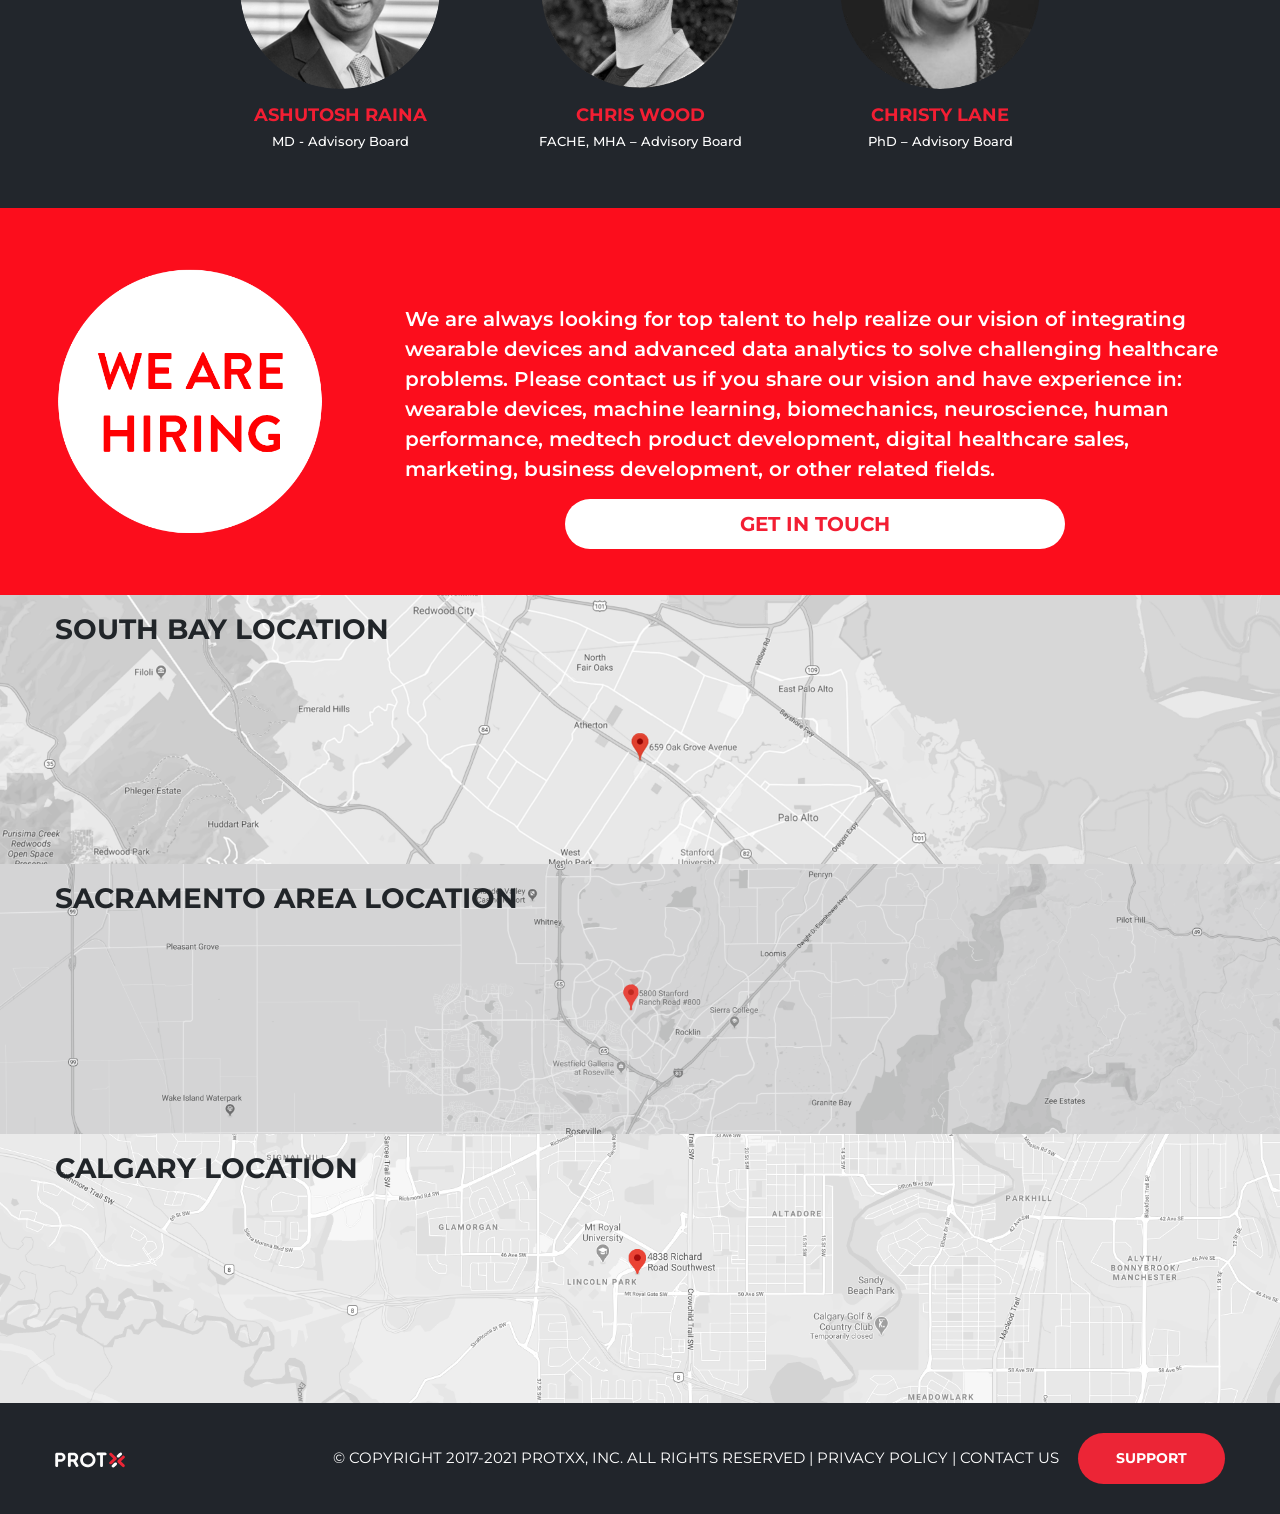
==== commit 3253f118: "Add files via upload" ====
--- a/index.html
+++ b/index.html
@@ -366,19 +366,19 @@
                             <span class="date_area mt-2"><i class="fas fa-calendar-alt"></i>  May 12, 2020</span>
                              <a class="mt-3" target="_blank" href="https://www.prnewswire.com/news-releases/protxx-announces-product-development-and-pilot-deployment-collaborations-and-supporting-investments-301057120.html?tc=eml_cleartime">
                   <h3 class="mb-2">PROTXX Announces New Partnerships</h3></a>
-                  <p>PROTXX Announces Product Development and Investor Partnerships for Integrated Diagnostics/Therapeutics</p>
+                  <p>PROTXX announces product development and investor partnerships for integrated diagnostics/therapeutics</p>
                           </div>
                 </div>
                   <div class="col-sm-4 mb-4 items">
                           <div class="d-flex flex-column text-center justify-content-end h-100">
-                            <img class="my-auto" src="images/activeCITYlogo.jpg" alt="">
+                            <img class="my-auto" src="images/protxxCOVID19.jpg" alt="">
                             <span class="date_area mt-2"><i class="fas fa-calendar-alt"></i>  April 30, 2020</span>
-                             <a class="mt-3" target="_blank" href="https://www.activecityproject.org/activecity-futuremaking-1">
+                             <a class="mt-3" target="_blank" href="images/PROTXX_COVID-19 presentation_ActiveCITY_04-30-2020_NEWS (2).pdf">
                   <h3 class="mb-2">ActiveCITY FutureMaking COVID-19 Forum</h3></a>
                   <p>Join PROTXX and other Calgary Health Tech Entrepreneurs for an online discussion of challenges and opportunities created by COVID-19.</p>
                           </div>
                 </div>
-                 <div class="col-sm-4 mb-4 items">
+                <!--  <div class="col-sm-4 mb-4 items">
                           <div class="d-flex flex-column text-center justify-content-end h-100">
                             <img class="my-auto" src="images/protxxCOVID19.jpg" alt="">
                             <span class="date_area mt-2"><i class="fas fa-calendar-alt"></i>  April 1, 2020</span>
@@ -386,14 +386,14 @@
                   <h3 class="mb-2">PROTXX and COVID-19 Neurological Impairments</h3></a>
                   <p>Learn more about PROTXX applications for identifying and quantifying potential COVID-19 neurological impairments in patients and healthcare workers.</p>
                           </div>
-                </div>
+                </div> -->
                 <div class="col-sm-4 mb-4 items">
                           <div class="d-flex flex-column text-center justify-content-end h-100">
                             <img class="my-auto" src="images/MedTechInnovator.png" alt="">
                             <span class="date_area mt-2"><i class="fas fa-calendar-alt"></i>  March 2, 2020</span>
                              <a class="mt-3" target="_blank" href="https://medtechinnovator.org/2020-los-angeles-pitch-event/">
                   <h3 class="mb-2">MedTech Innovator 2020 Los Angeles</h3></a>
-                  <p>Join PROTXX and other best-in-class medical device and digital health companies working on healthcare solutions for a day of networking with MedTech Innovator partners.”</p>
+                  <p>Join PROTXX and other best-in-class medical device and digital health companies working on healthcare solutions for a day of networking with MedTech Innovator partners.</p>
                           </div>
                 </div>
                 <div class="col-sm-4 mb-4 items">
@@ -450,7 +450,7 @@
                           <div class="d-flex flex-column text-center justify-content-end h-100">
                             <img class="my-auto" src="images/hanhai_winners.jpg" alt="">
                       <span class="date_area mt-2"><i class="fas fa-calendar-alt"></i> Oct 17, 2019</span>
-                <a class="mt-3" target="_blank" href="https://www.hanhaiinvestment.com/event-details/bay-area-healthcare-startup-pitch-event">
+                <a class="mt-3" target="_blank" href="https://es-la.facebook.com/Hanhaisiliconvalley/posts/the-2019-bay-area-healthcare-startup-pitch-event-was-successfully-held-yesterday/2646771442066386/">
                   <h3 class="mb-2">Hanhai Bay Area Healthcare Startup Pitch Winners</h3></a>
                   <p>PROTXX wins first prize in the Hanhai Bay Area Healthcare Startup Pitch Event and an all-expense-paid business development trip to Shanghai, Wuxi, Nanjing, and Zhuhai.</p>
                           </div>
@@ -468,7 +468,7 @@
                           <div class="d-flex flex-column text-center justify-content-end h-100">
                             <img class="my-auto" src="images/2019 CHS b&w.png" alt="">
                       <span class="date_area mt-2"><i class="fas fa-calendar-alt"></i> Oct 8-10, 2019</span>
-                <a class="mt-3" target="_blank" href="https://www.concussionhealthsummit.com/">
+                <a class="mt-3" target="_blank" href="https://www.360neurohealth.com/p/live-event-the-2019-concussion-health-summit">
                   <h3 class="mb-2">2019 Concussion Health Summit</h3></a>
                   <p>Join PROTXX and leading clinical and sports medicine practitioners for 3 days of presentations, demos, and discussions of the latest knowledge and technology related to diagnosing and treating concussions.</p>
                           </div>
@@ -486,18 +486,10 @@
                           <div class="d-flex flex-column text-center justify-content-end h-100">
                             <img class="my-auto" src="images/Defense TechConnect 2019 Innovation Award_color.jpg" alt="">
                       <!-- <span class="date_area mt-2"><i class="fas fa-calendar-alt"></i> September 7-8, 2019</span> -->
-                <a class="mt-3" target="_blank" href="https://events.techconnect.org/DTCFall/awards.html">
+                <a class="mt-3" target="_blank" href="https://defensetechconnect.com/awards/
+">
                   <h3 class="mb-2">2019 TechConnect Defense Innovation Award</h3></a>
                   <p>PROTXX is honored to be recognized with a 2019 TechConnect Defense Innovation Award, highlighting the potential positive impact that our technology will have for the warfighter and national security.</p>
-                          </div>
-                </div>
-                <div class="col-sm-4 mb-4 items">
-                          <div class="d-flex flex-column text-center justify-content-end h-100">
-                            <img class="my-auto" src="images/SVIEF-2019-logo-bw.jpg" alt="">
-                      <!-- <span class="date_area mt-2"><i class="fas fa-calendar-alt"></i> September 7-8, 2019</span> -->
-                <a class="mt-3" target="_blank" href="https://svief.org/2019/">
-                  <h3 class="mb-2">SVIEF, September  7-8, Santa Clara, CA</h3></a>
-                  <p>PROTXX is honored to be recognized as a 2019 SVIEF-STAR Top Innovator. Join us on Sept 7-8, 2019 at the Santa Clara Convention Center.</p>
                           </div>
                 </div>
                 <div class="col-sm-4 mb-4 items">
@@ -506,14 +498,14 @@
                       <!-- <span class="date_area mt-2"><i class="fas fa-calendar-alt"></i> September 7-8, 2019</span> -->
                 <a class="mt-3" target="_blank" href="https://sensorsexpoconference2019.sched.com/event/Ka5e/pre-conference-symposium-3-innovation-on-the-edge">
                   <h3 class="mb-2">Sensors Expo & Conference 2019, June  25-27, San Jose, CA</h3></a>
-                  <p>Join protxx ceo john ralston for his invited talk “How to Prototype, Manufacture & Sell a Wearable Medical Device in 2019” on Tuesday, June 25 in the “Innovation on the Edge” session.</p>
+                  <p>Join PROTXX CEO Dr. John Ralston for his invited talk “How to Prototype, Manufacture & Sell a Wearable Medical Device in 2019” on Tuesday, June 25 in the “Innovation on the Edge” session.</p>
                           </div>
                 </div>
                  <div class="col-sm-4 mb-4 items">
                           <div class="d-flex flex-column text-center justify-content-end h-100">
                             <img class="my-auto" src="images/Elderly-balance-testing.png" alt="">
                       <span class="date_area mt-2"><i class="fas fa-calendar-alt"></i> JUNE 17, 2019</span>
-                <a class="mt-3" target="_blank" href="https://protxx.com/images/Protxx-Elderly%20Balance%20Testing_News%20Release_June%2017-2019.pdf">
+                <a class="mt-3" target="_blank" href="images/Protxx-Elderly Testing News Release_June 17-2019.pdf">
                   <h3 class="mb-2">PROTXX pilot study of fall risk prevention in elderly populations</h3></a>
                   <p>PROTXX Inc. today announced results from a pilot study of fall risk stratification and prevention in older populations using the PROTXX Clinic precision balance platform.</p>
                           </div>
@@ -557,30 +549,10 @@
                 </div>
                  <div class="col-sm-4 mb-4 items">
                           <div class="d-flex flex-column text-center justify-content-end h-100">
-                            <img class="my-auto" src="images/ucsf.png" alt="">
-                             <span class="date_area mt-2"><i class="fas fa-calendar-alt"></i> MAY 15, 2019.</span>
-                     <!--    -->
-                <a class="mt-3" target="_blank" href="https://rosenmaninstitute.org/rosenman-innovators">
-                  <h3 class="mb-2">UCSF Rosenman Innovators 2019</h3></a>
-                  <p>WE ARE EXCITED TO ANNOUNCE THAT PROTXX HAS BEEN SHORTLISTED TO PRESENT TO THE JUDGING PANEL FOR THE 2019 UCSF ROSENMAN INNOVATORS ON MAY 15, 2019 AT THE UCSF MISSION BAY CAMPUS IN SAN FRANCISCO.</p>
-                          </div>
-                </div>
-                 <div class="col-sm-4 mb-4 items">
-                          <div class="d-flex flex-column text-center justify-content-end h-100">
-                            <img class="my-auto" src="images/standard_sports.png" alt="">
-                             <span class="date_area mt-2"><i class="fas fa-calendar-alt"></i> APRIL 27, 2019</span>
-                     <!--    -->
-                <a class="mt-3" target="_blank" href="https://med.stanford.edu/cme/courses/2019/concussion_full.html">
-                  <h3 class="mb-2">Stanford Sports Concussion Summit</h3></a>
-                  <p>PREVIEW OUR LATEST CLINICAL CONCUSSION AND SUB-CONCUSSIVE HEAD INJURY STUDIES AND DEMO THE PROTXX WEARABLE SENSOR. HOSTED BY STANFORD MEDICINE AT THE ARRILLAGA FAMILY SPORTS CENTER, APRIL 27, 2019.</p>
-                          </div>
-                </div>
-                 <div class="col-sm-4 mb-4 items">
-                          <div class="d-flex flex-column text-center justify-content-end h-100">
                             <img class="my-auto" src="images/sports.png" alt="">
                              <span class="date_area mt-2"><i class="fas fa-calendar-alt"></i> FEB 27, 2019</span>
                      <!--    -->
-                <a class="mt-3" target="_blank" href="https://gsbsic.stanford.edu/">
+                <a class="mt-3" target="_blank" href="http://gsbsic.stanford.edu/innovation-showcase">
                   <h3 class="mb-2">Stanford GSB Sports Innovation Conference</h3></a>
                   <p>VISIT THE PROTXX DEMO TABLE AND HEAR US PRESENT ALONG  WITH A FULL DAY OF OTHER EXCTING SPORTS INNOVATION EXPERTS AND VISIONARIES AT THE STANFORD GRADUATE SCHOOL OF BUSINESS, FEB 27, 2019.</p>
                           </div>
@@ -590,7 +562,7 @@
                             <img class="my-auto" src="images/wearable-technologies-europe-2019.png" alt="">
                              <span class="date_area mt-2"><i class="fas fa-calendar-alt"></i> FEB 3-6, 2019</span>
                      <!--    -->
-                <a class="mt-3" target="_blank" href="https://www.wearable-technologies.eu/">
+                <a class="mt-3" target="_blank" href="https://www.wearable-technologies.eu/exhibitors/">
                   <h3 class="mb-2">Wearable Technologies Europe 2019</h3></a>
                   <p>PROTXX CEO JOHN RALSTON WILL PRESENT AN INVITED TALK AT THE WEARABLE TECHNOLOGIES EUROPE CONFERENCE,  FEB 3-6, 2019, IN MUNICH, GERMANY</p>
                           </div>
@@ -626,9 +598,9 @@
                             <img class="my-auto" src="images/medfair.png" alt="">
                             <!--  <span class="date_area mt-2"><i class="fas fa-calendar-alt"></i> OCT 3-4, 2018</span> -->
                      <!--    -->
-                <a class="mt-3" target="_blank" href="https://www.medicalfair-asia.com/MFAM-Sports-Conference-Speakers.html">
+                <a class="mt-3" target="_blank" href="https://www.pharmajournalist.com/event/medical-fair-asia-2018/">
                   <h3 class="mb-2">Medical Fair Asia Medicine + Sports Conference 2018</h3></a>
-                  <p>Protxx ceo dr. John ralston will be giving an invited talk on August 29th at the 2018 medical fair asia medicine + sports conference in Singapore</p>
+                  <p>PROTXX CEO Dr. John Ralston will be giving an invited talk on August 29th at the 2018 Medical Fair Asia Medicine + Sports Conference in Singapore</p>
                           </div>
                 </div>
                 <div class="col-sm-4 mb-4 items">
@@ -636,19 +608,18 @@
                             <img class="my-auto" src="images/medsensor.png" alt="">
                             <!--  <span class="date_area mt-2"><i class="fas fa-calendar-alt"></i> OCT 3-4, 2018</span> -->
                      <!--    -->
-                <a class="mt-3" target="_blank" href="https://medicalsensorsdesignconfere2018.sched.com/directory/speakers">
+                <a class="mt-3" target="_blank" href="https://www.medicalsensorsconf.com/sites/medicalsensorsconf/files/assets/Ralston%20-%20msdc18_Protxx_ppt%20slides_final.pdf">
                   <h3 class="mb-2">Medical Sensors Design Conference 2018</h3></a>
-                  <p>Join protxx ceo dr. John ralston for his invited talk at the 2018 medical sensors design conference on June 25 and 26 in San Jose, CA</p>
-                          </div>
-                </div>
-                 <div class="col-sm-4 mb-4 items">
-                          <div class="d-flex flex-column text-center justify-content-end h-100">
-                            <img class="my-auto" src="images/medicalwearables.png" alt="">
+                  <p>Join PROTXX CEO Dr. John Ralston for his invited talk at the 2018 Medical Sensors Design Conference on June 25-26, San Jose, CA</p>
+                          </div>
+                </div>
+                 <div class="col-sm-4 mb-4 items">
+                          <div class="d-flex flex-column text-center justify-content-end h-100">
+                            <img class="my-auto" src="images/Medical Wearables 2018_John Ralston.jpg" alt="">
                             <!--  <span class="date_area mt-2"><i class="fas fa-calendar-alt"></i> APRIL 5, 2018</span> -->
                      <!--    -->
-                <a class="mt-3" target="_blank" href="https://www.medwearablesconference.com/speakers.html">
-                  <h3 class="mb-2">2018 Medical Wearables Conference</h3></a>
-                  <p>Protxx CEO John Ralston to present invited talk on "Neurological and orthopedic applications of precision MEMS sensors" at the 2018 Medical Wearables Conference, Santa Clara, CA, May 16-17, 2018</p>
+              
+                  <p>PROTXX CEO John Ralston to present invited talk on "Neurological and orthopedic applications of precision MEMS sensors" at the 2018 Medical Wearables Conference, Santa Clara, CA, May 16-17, 2018</p>
                           </div>
                 </div>
                  <div class="col-sm-4 mb-4 items">
@@ -668,17 +639,17 @@
                      <!--    -->
                 <a class="mt-3" target="_blank" href="https://www.youtube.com/watch?v=q1zCfqkQXBs&t=11s">
                   <h3 class="mb-2"> Join PROTXX on the HaneyBiz Project show </h3></a>
-                  <p>Protxx's talk with HaneyBiz host Mark Haney will appear on Facebook Live at 10:30 a.m., Thursday, April 12, and then air on Talk 650 KSTE and via the iHeart digital platform at 9 a.m., Saturday, April 28</p>
+                  <p>PROTXX talk with HaneyBiz host Mark Haney will appear on Facebook Live at 10:30 a.m., Thursday, April 12, and then air on Talk 650 KSTE and via the iHeart digital platform at 9 a.m., Saturday, April 28</p>
                           </div>
                 </div>
             <div class="col-sm-4 mb-4 items">
                           <div class="d-flex flex-column text-center justify-content-end h-100">
-                            <img class="my-auto" src="images/MITSLOAN.png" alt="">
+                            <img class="my-auto" src="images/SSAC 2018 Startup Competition winner.jpg" alt="">
                              <span class="date_area mt-2"><i class="fas fa-calendar-alt"></i> February 23-24, 2018</span>
                      <!--    -->
-                <a class="mt-3" target="_blank" href="https://www.sloansportsconference.com/mit_news/ssac-18-day-two-recap/">
+               <!--  <a class="mt-3" target="_blank" href="https://www.sloansportsconference.com/mit_news/ssac-18-day-two-recap/">
                   <h3 class="mb-2">Startup Competition Winner - 2018 MIT Sloan Sports Analytics Conference</h3></a>
-                  <p>Congratulation to the Protxx team on winning the Startup Competition at the 12th Annual MIT Sloan Sports Analytics Conference, February 23-24, 2018 – Boston Convention and Exhibit Center, Boston, MA</p>
+ -->                  <p>Congratulation to the Protxx team on winning the Startup Competition at the 12th Annual MIT Sloan Sports Analytics Conference, February 23-24, 2018 – Boston Convention and Exhibit Center, Boston, MA</p>
                           </div>
                 </div>
                             <div class="col-sm-4 mb-4 items">
@@ -686,31 +657,32 @@
                             <img class="my-auto" src="images/IEEE2017.png" alt="">
                              <span class="date_area mt-2"><i class="fas fa-calendar-alt"></i> November 1, 2017</span>
                      <!--    -->
-                <a class="mt-3" target="_blank" href="https://ieee-sensors2017.org/">
+                <a class="mt-3" target="_blank" href="images/IEEE Sensors2017_Protxx_Ralston et al.pdf">
                   <h3 class="mb-2">IEEE Sensors 2017</h3></a>
-                  <p>Come and see Protxx at the IEEE Sensors 2017 Conference, October 29 - November 1, 2017 – Scottish Events Campus, Glasgow, Scotland</p>
-                          </div>
-                </div>
-                <div class="col-sm-4 mb-4 items">
-                          <div class="d-flex flex-column text-center justify-content-end h-100">
-                            <img class="my-auto" src="images/IEEEcouncil.png" alt="">
-                             <span class="date_area mt-2"><i class="fas fa-calendar-alt"></i> November 2, 2017</span>
-                     <!--    -->
-                <a class="mt-3" target="_blank" href="https://brain.ieee.org/wp-content/uploads/sites/52/2015/12/BRAIN-2017-Glasgow-WS-063017.pdf">
-                  <h3 class="mb-2">IEEE Brain Sensors Workshop</h3></a>
-                  <p>Join Protxx at the IEEE Brain SENSORS Workshop, November 2, 2017 – Glasgow, Scotland</p>
-                          </div>
-                </div>
-                 <div class="col-sm-4 mb-4 items">
-                          <div class="d-flex flex-column text-center justify-content-end h-100">
-                            <img class="my-auto" src="images/slider-Concussion.png" alt="">
+                  <p>Come and see PROTXX at the IEEE Sensors 2017 Conference, October 29 - November 1, 2017 – Scottish Events Campus, Glasgow, Scotland</p>
+                          </div>
+                </div>
+                 <div class="col-sm-4 mb-4 items">
+                          <div class="d-flex flex-column text-center justify-content-end h-100">
+                            <img class="my-auto" src="images/Concussion-Health-Summit-Winner.jpg" alt="">
                              <span class="date_area mt-2"><i class="fas fa-calendar-alt"></i> July 28-29, 2017</span>
                      <!--    -->
-                <a class="mt-3" target="_blank" href="https://www.360neurohealth.com/whats-happening/the-concussion-health-summit-sponsor-showcase-concussions-and-sub-concussive-head-injuries-is-it-time-for-a-dosimeter">
+                <a class="mt-3" target="_blank" href="images/Concussion Health Summit 2017_Protxx Case Study_Ralston et al.pdf">
                   <h3 class="mb-2">Concussion Health Summit Winner</h3></a>
-                  <p>Congratulations to Protxx for winning the Case Study Competition and presenting our research on "Cumulative Head Impact Trauma over a Season of Collegiate Women’s Soccer" at the 2017 Concussion Health Summit, July 28-29, 2017, Columbus, Ohio</p>
-                          </div>
-                </div>
+                  <p>Congratulations to PROTXX for winning the Case Study Competition and presenting our research on "Cumulative Head Impact Trauma over a Season of Collegiate Women’s Soccer" at the 2017 Concussion Health Summit, July 28-29, 2017, Columbus, Ohio</p>
+                          </div>
+                </div>
+                 <div class="col-sm-4 mb-4 items">
+                          <div class="d-flex flex-column text-center justify-content-end h-100">
+                            <img class="my-auto" src="images/ieee.jpg" alt="">
+                             <span class="date_area mt-2"><i class="fas fa-calendar-alt"></i> Feb 16-19, 2017</span>
+                     <!--    -->
+                <a class="mt-3" target="_blank" href="images/IEEE BHI2017_Protxx_Ralston et al.pdf">
+                  <h3 class="mb-2">IEEE International Conference on Biomedical and Health Informatics, Orlando, Florida </h3></a>
+                  <p>Congratulations to PROTXX for Best Paper Award:<i> "A Candidate Neuromechanical Biomarker and Dosimeter for Monitoring Cumulative Head Impact Trauma"</i></p>
+                          </div>
+                </div>
+                
                 
 
 
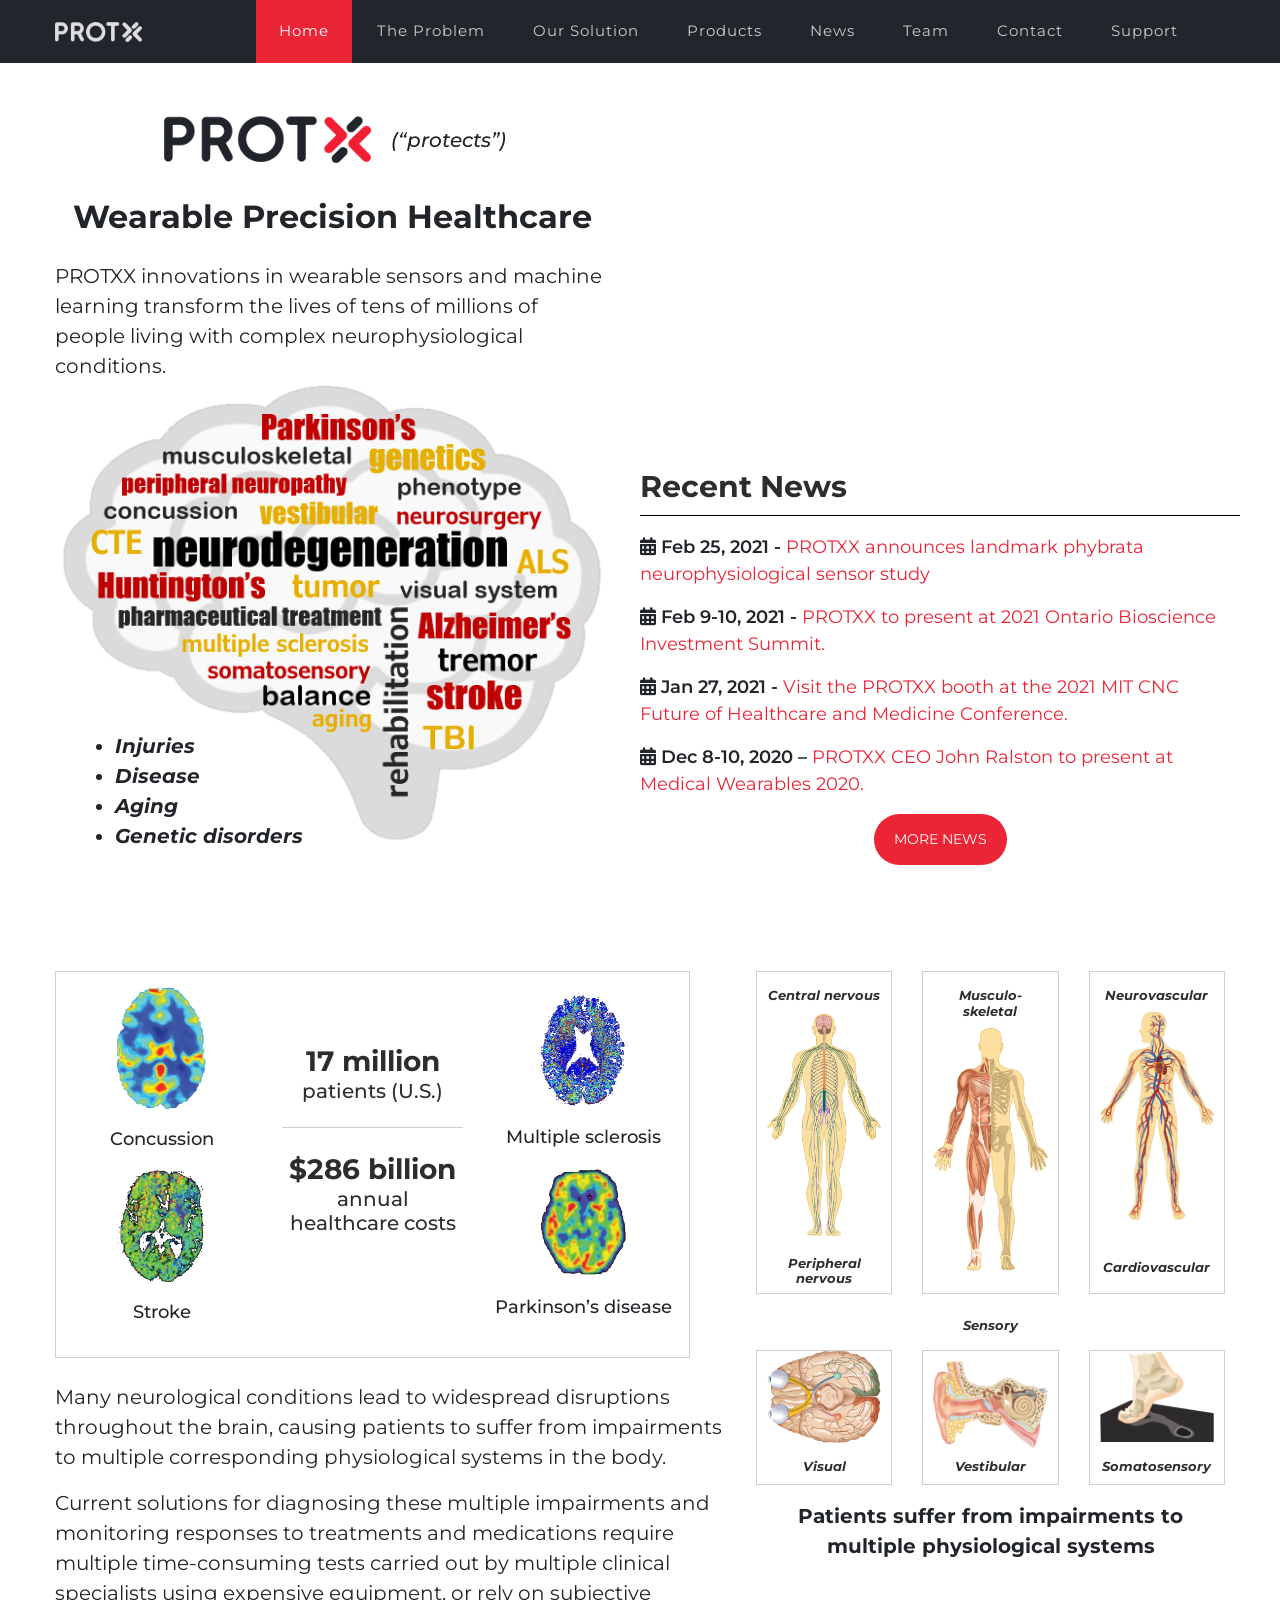
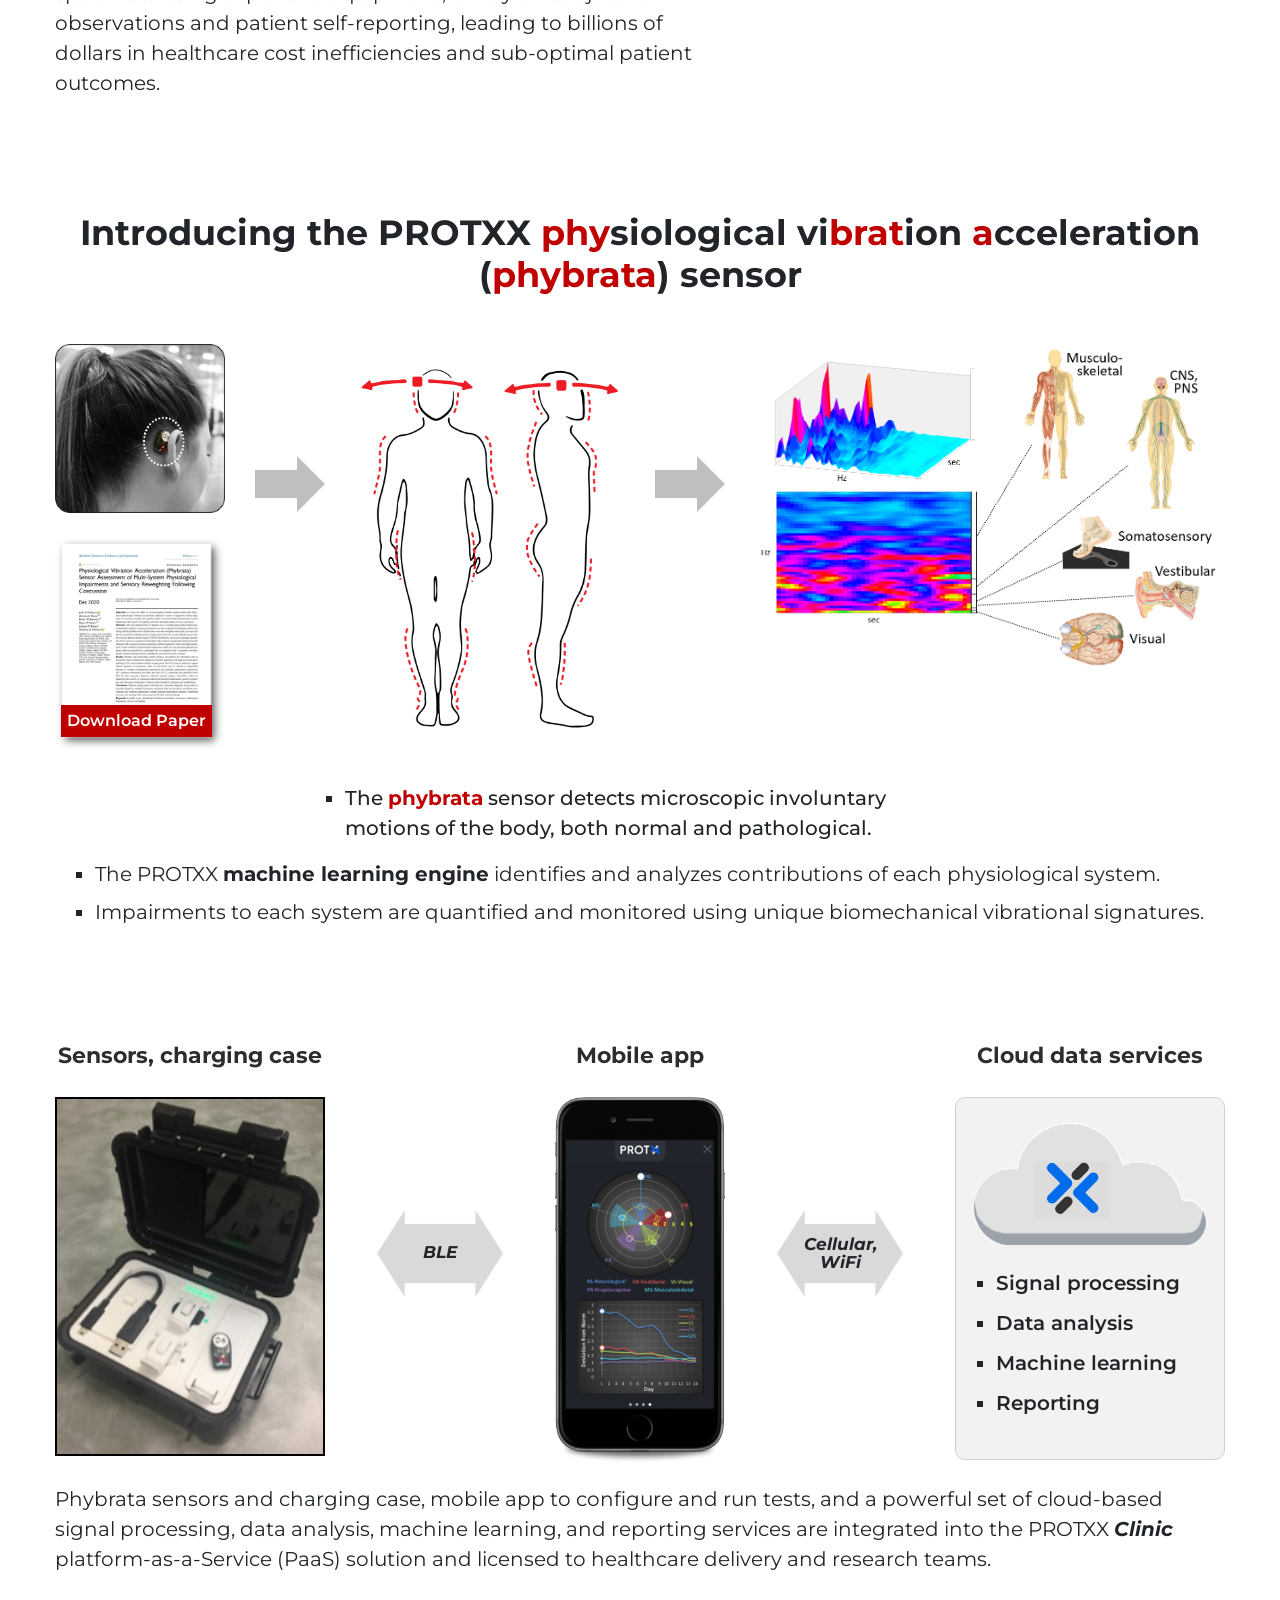
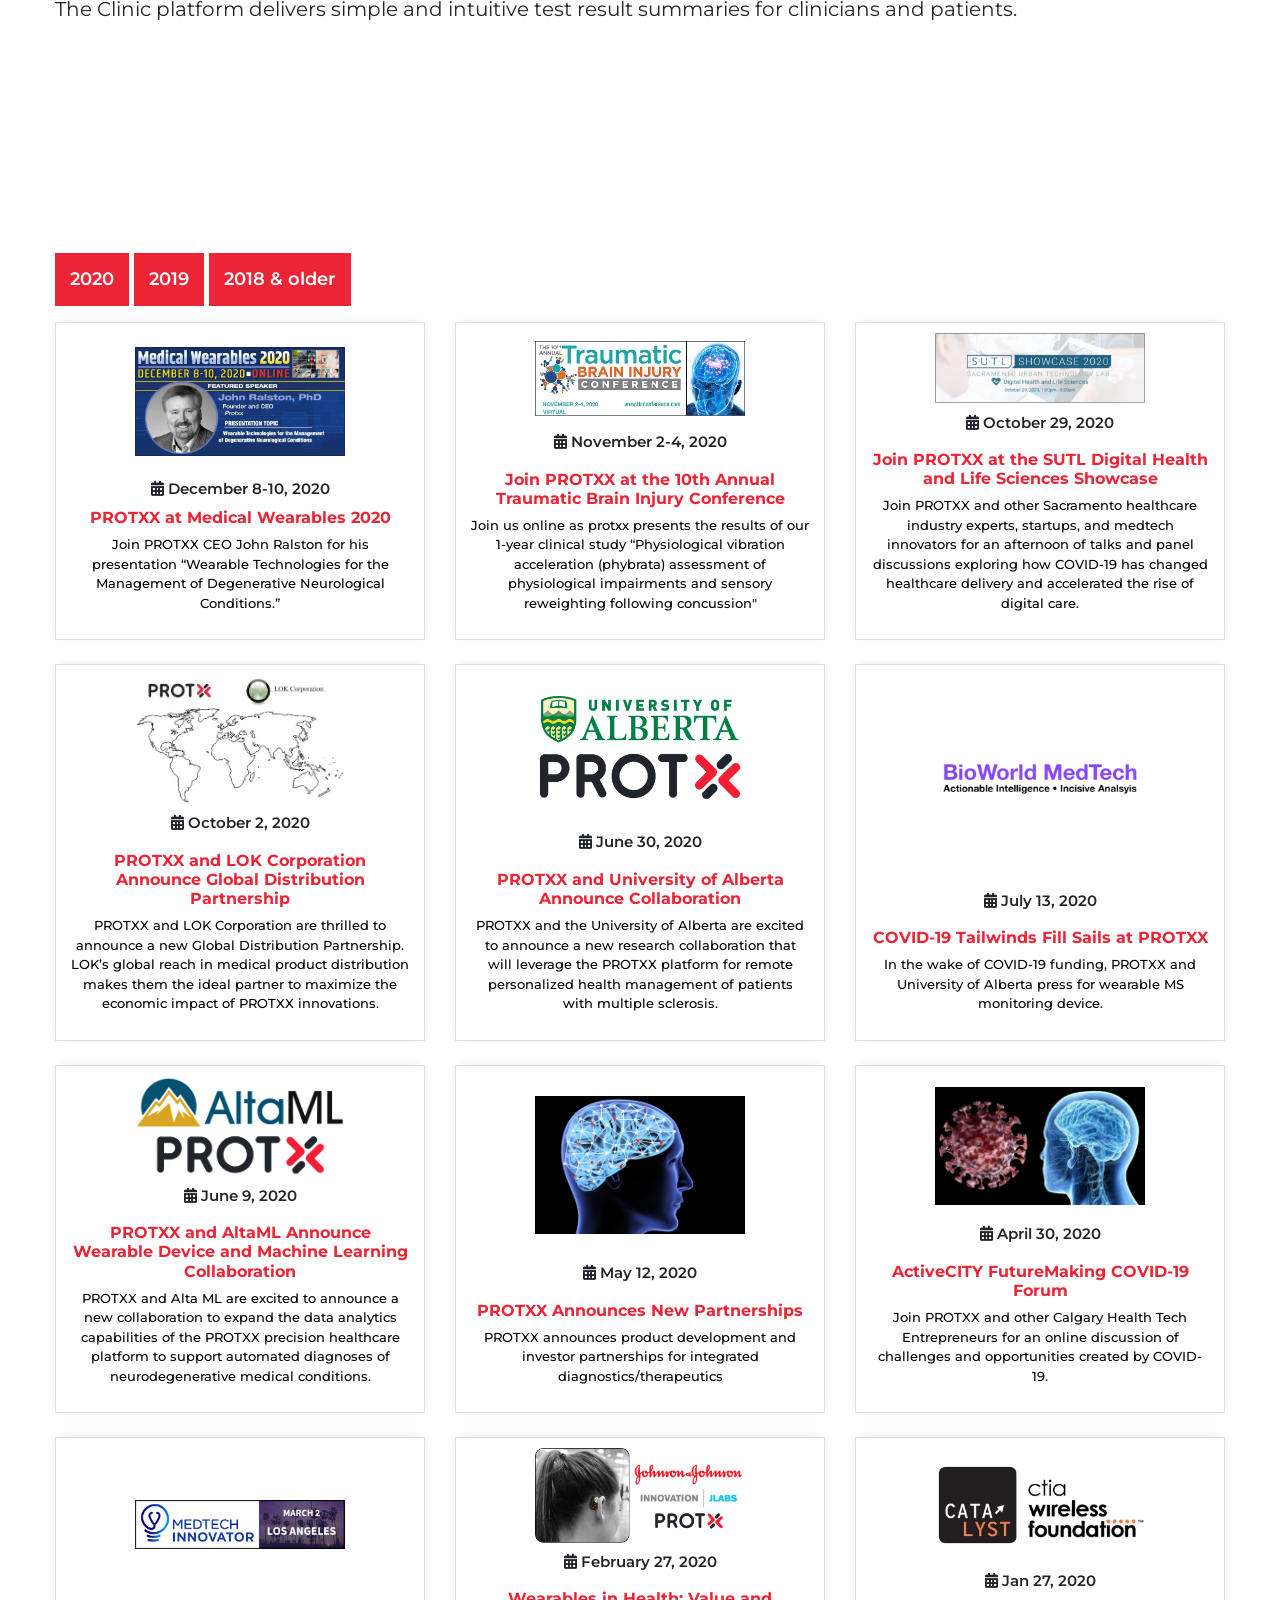
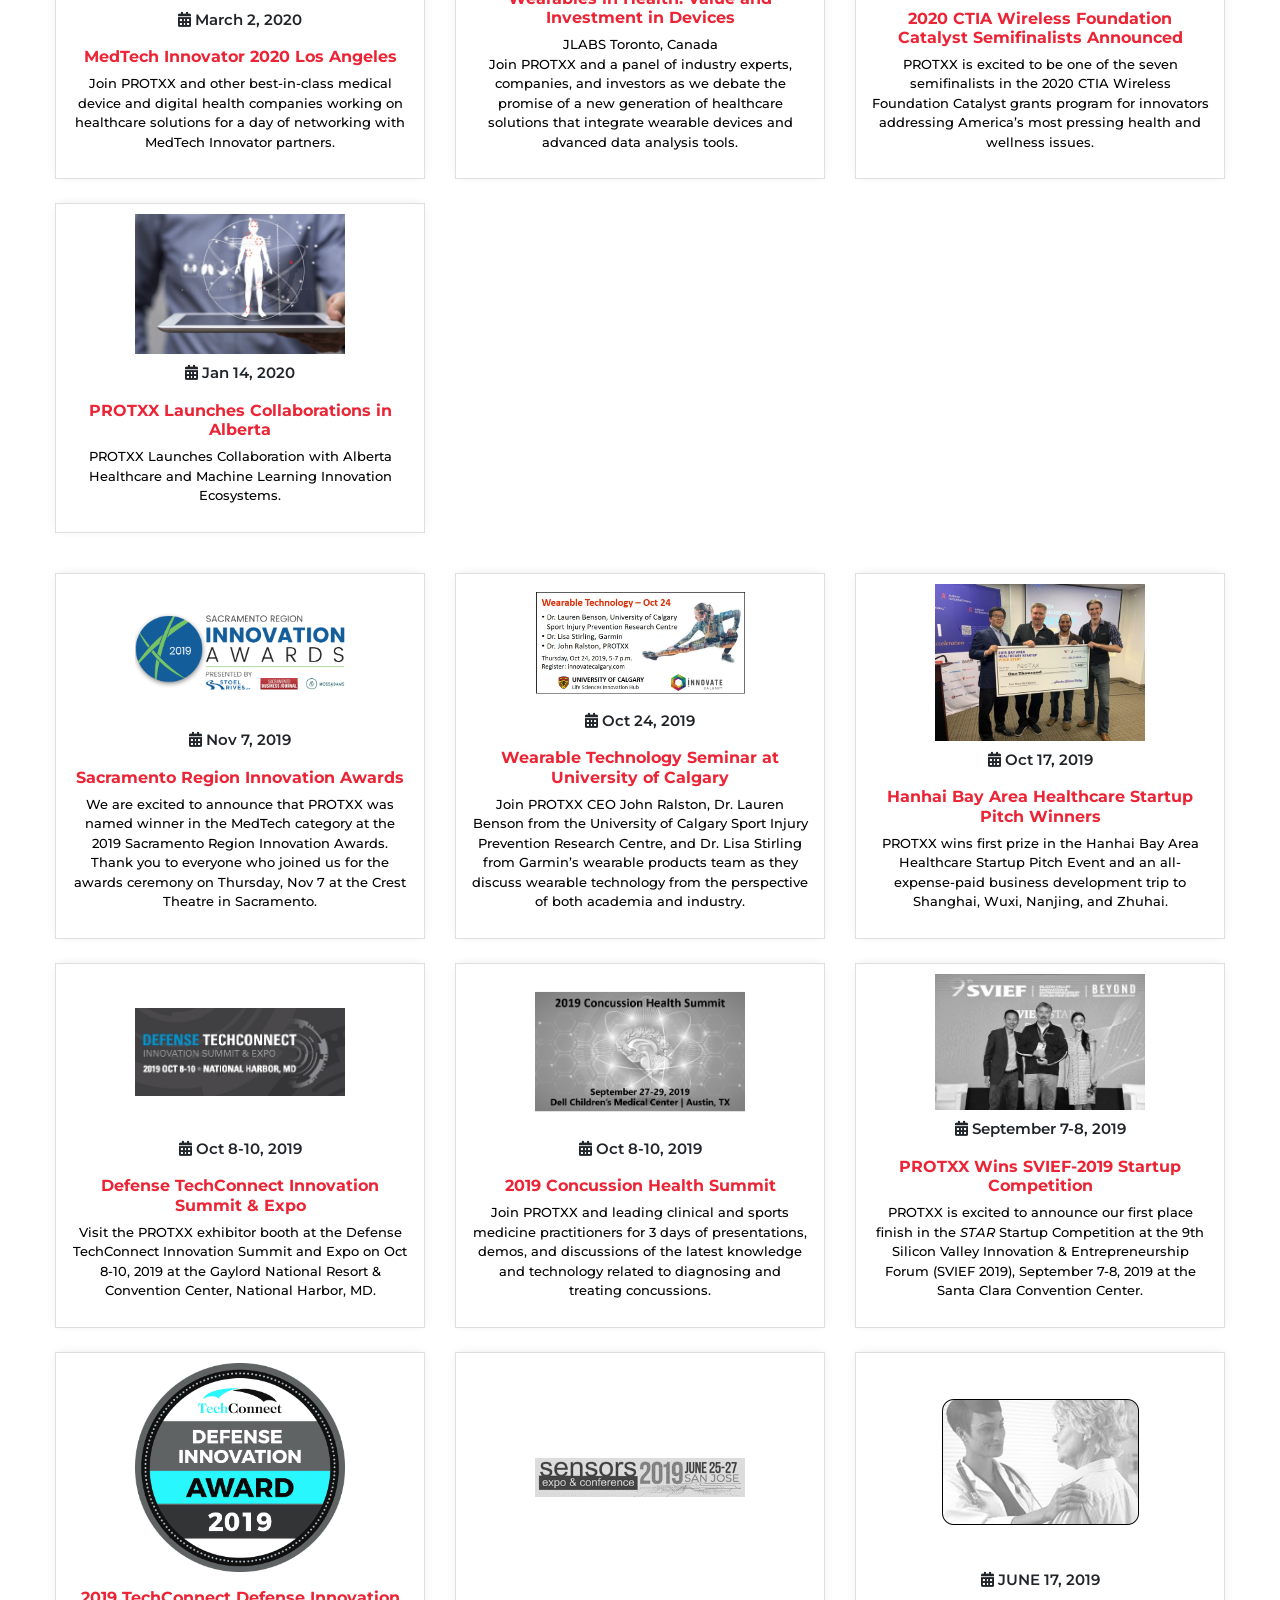
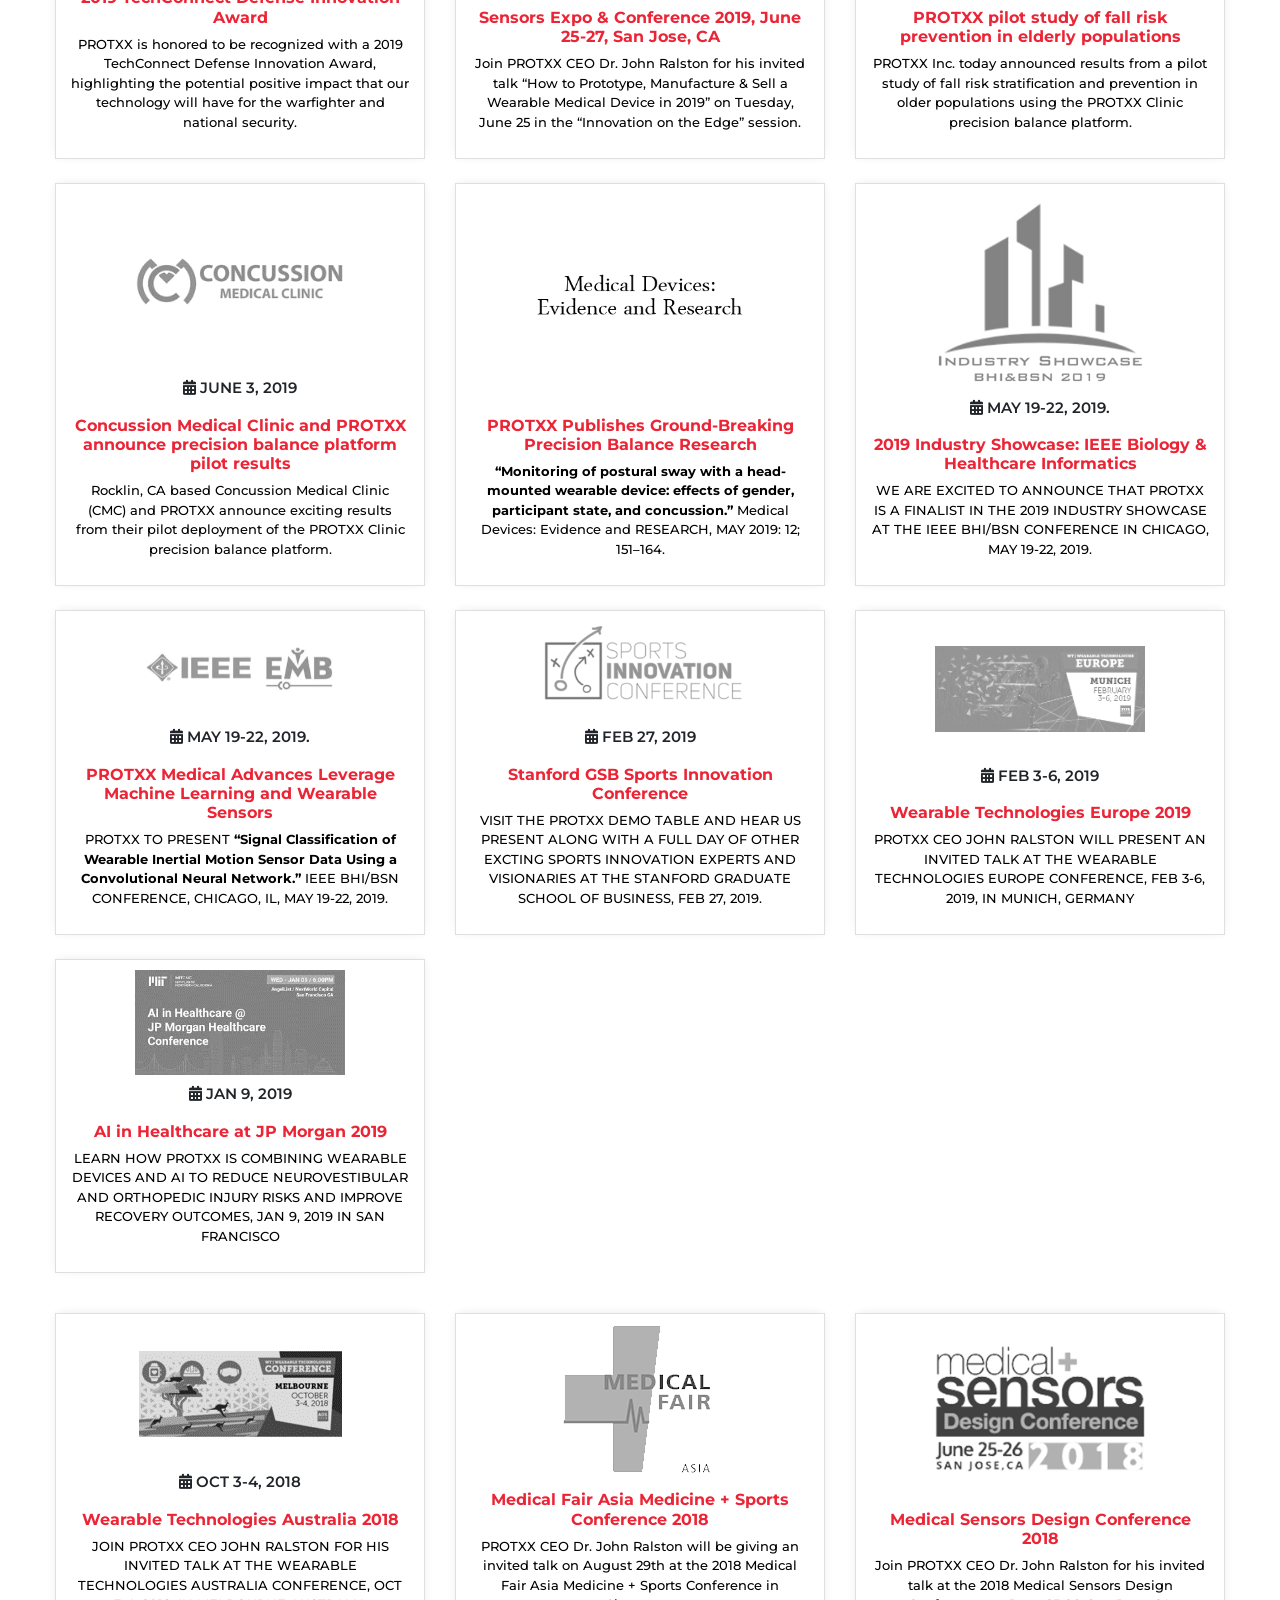
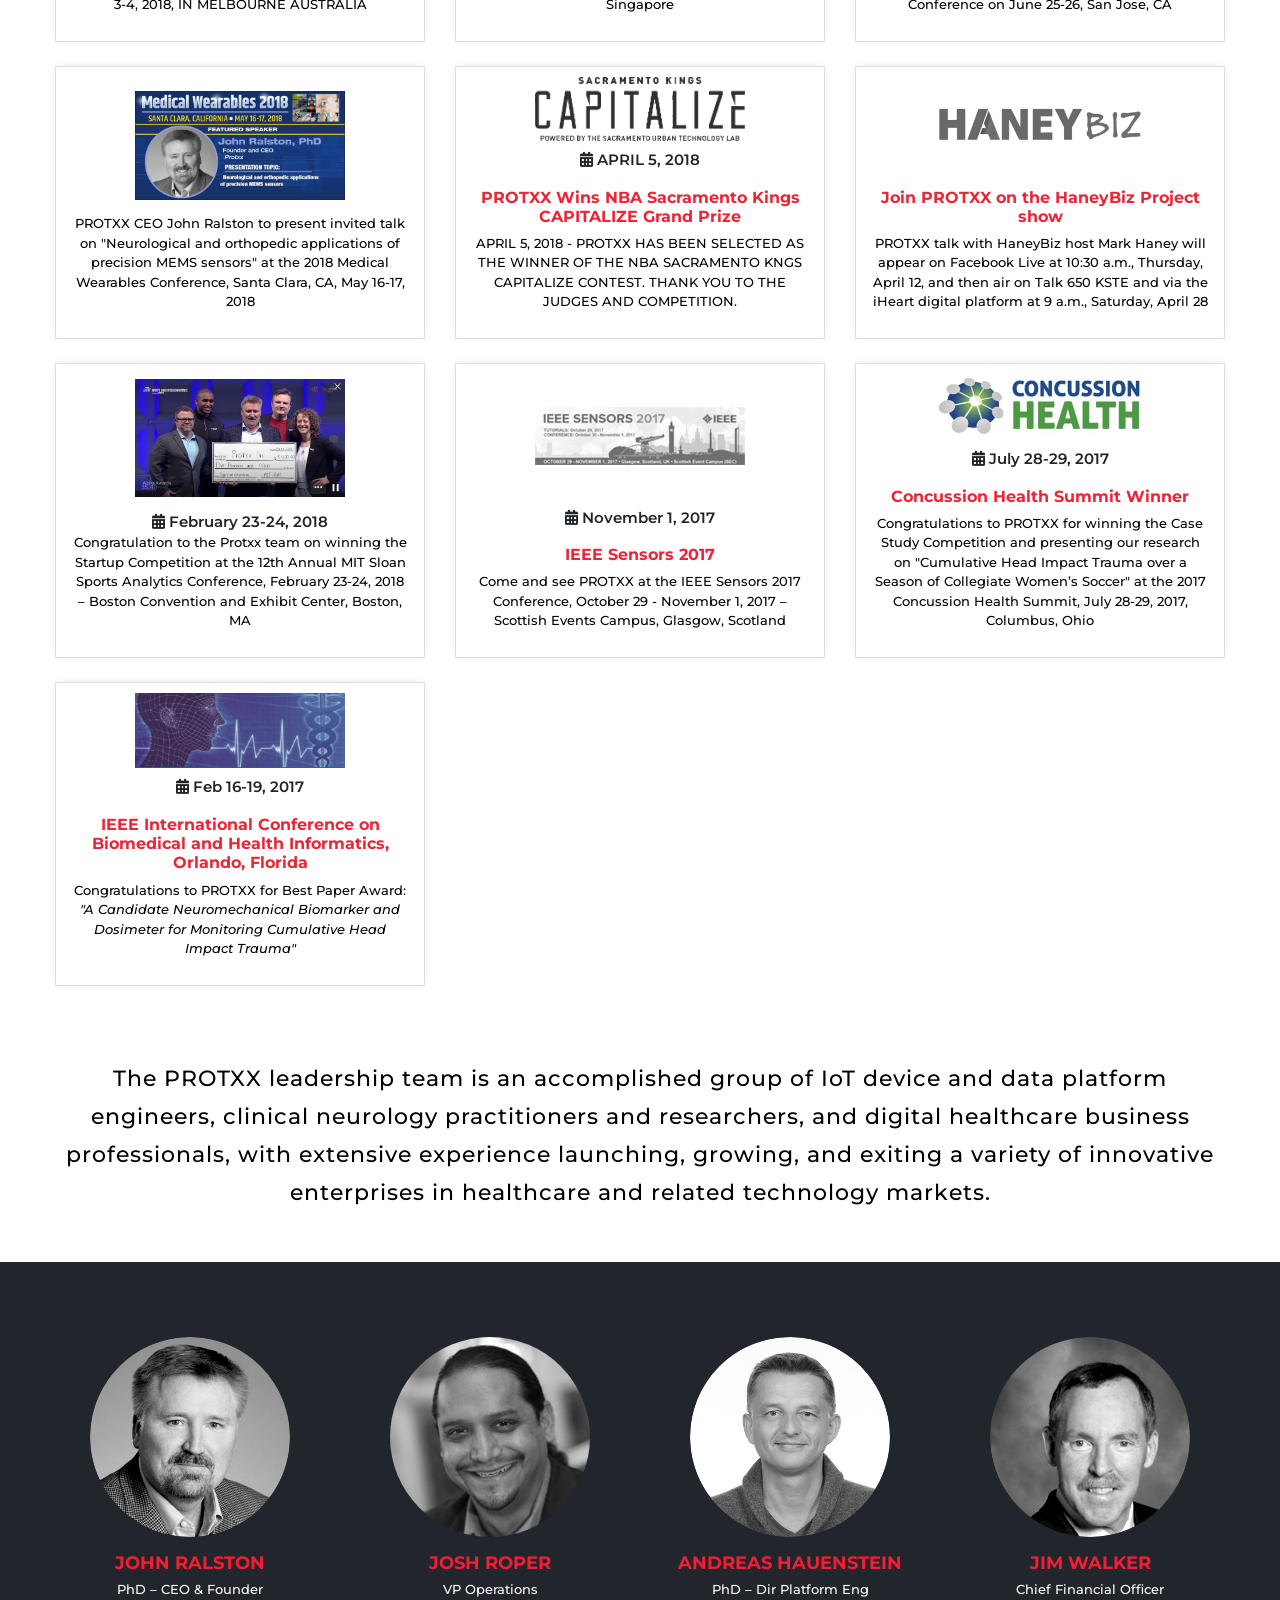
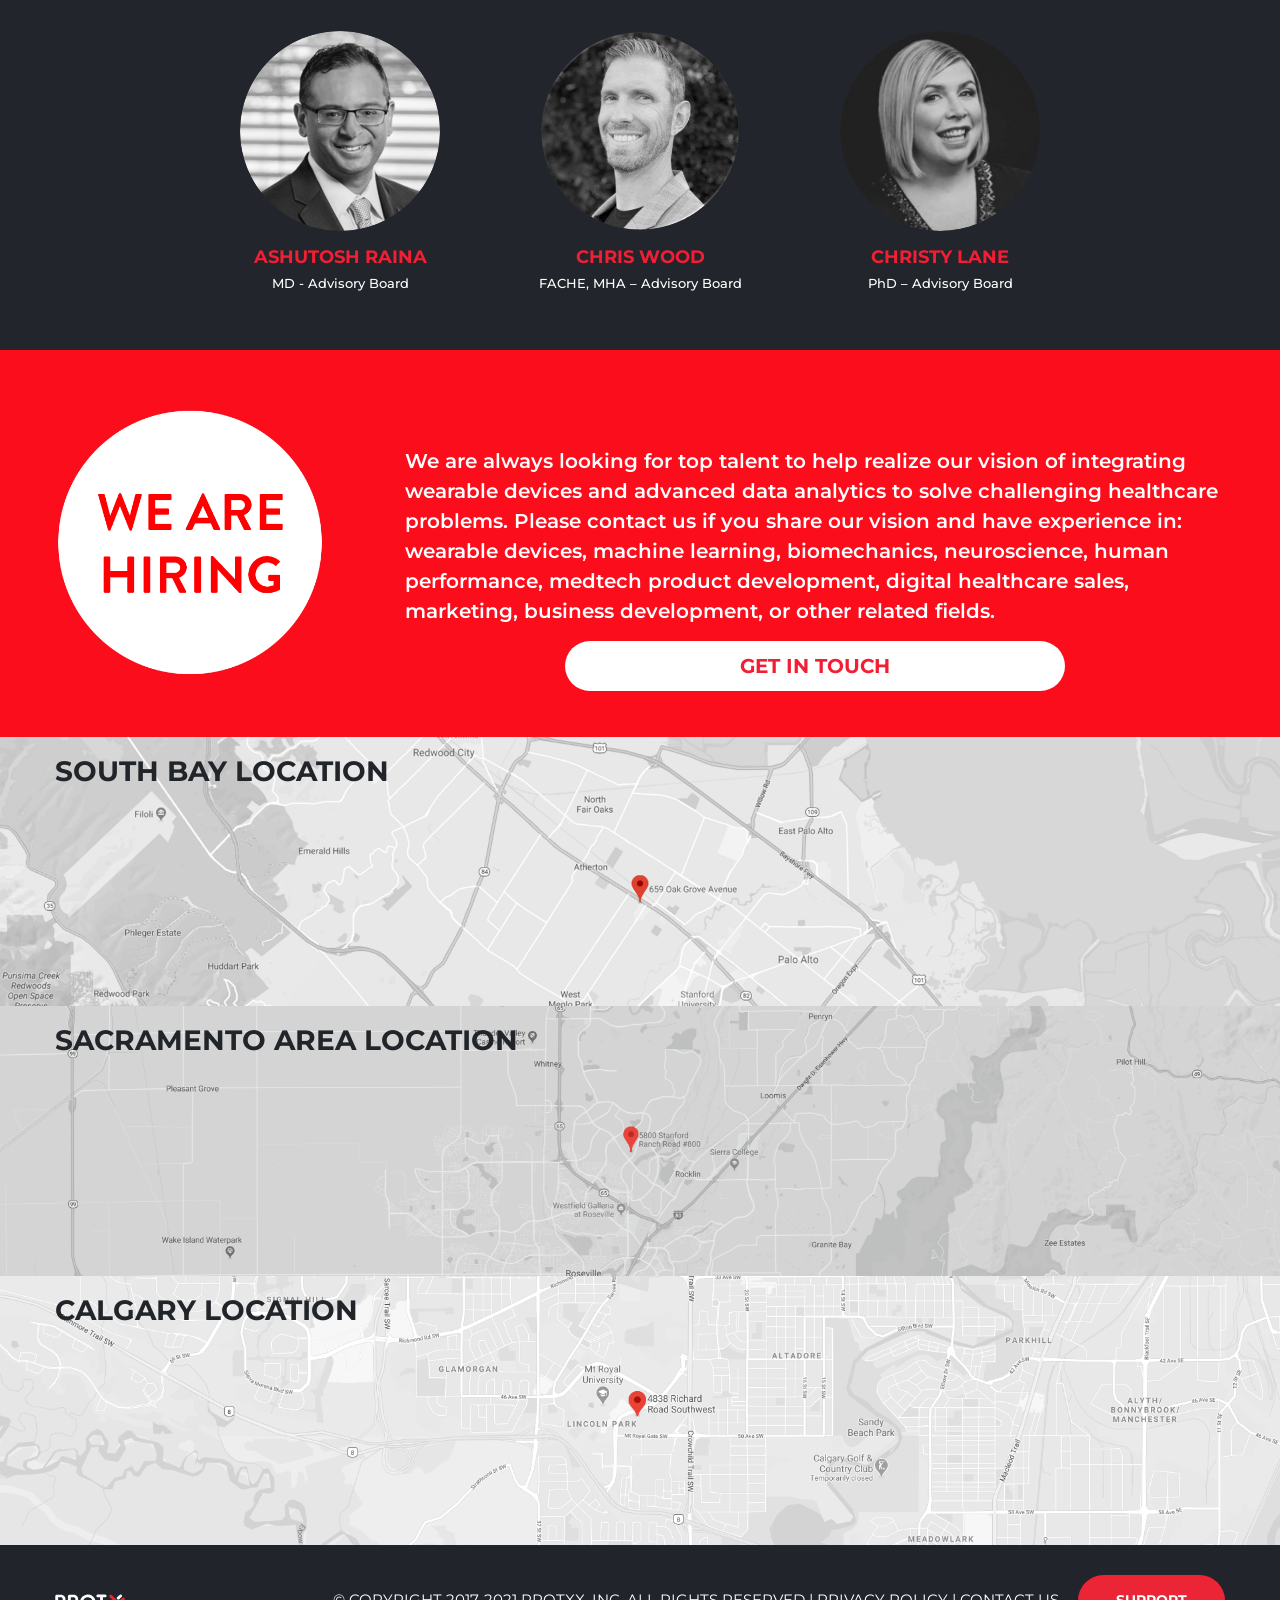
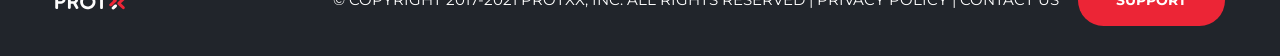
==== commit 52346e44: "Add files via upload" ====
--- a/index.html
+++ b/index.html
@@ -83,10 +83,11 @@
             
             <div class="recent_news_section">
               <h4>Recent News</h4>
+              <p><span><i class="fas fa-calendar-alt"></i> Feb 25, 2021 </span> - <a target="_blank" href="https://www.einpresswire.com/article/535846708/protxx-phybrata-sensing-enhances-in-clinic-and-remote-patient-care-for-complex-neurological-conditions?ref=email&code=4ghAGiMnnBUWytaj&utm_source=NewsletterPR&utm_medium=email&utm_campaign=All+Featured+Press+Releases&utm_content=article
+">PROTXX announces landmark phybrata neurophysiological sensor study</a></p>
               <p><span><i class="fas fa-calendar-alt"></i> Feb 9-10, 2021</span> - <a target="_blank" href="https://www.obioinvestmentsummit.com/presenting-companies-2021#protxx">PROTXX to present at 2021 Ontario Bioscience Investment Summit.</a></p>
               <p><span><i class="fas fa-calendar-alt"></i> Jan 27, 2021 </span> - <a target="_blank" href="https://www.mitcnc.org/startup-exhibitor/">Visit the PROTXX booth at the 2021 MIT CNC Future of Healthcare and Medicine Conference.</a></p>
               <p><span><i class="fas fa-calendar-alt"></i> Dec 8-10, 2020</span> – <a target="_blank" href="https://www.medwearablesconference.com/speakers.html">PROTXX CEO John Ralston to present at Medical Wearables 2020.</a></p>
-              <p><span><i class="fas fa-calendar-alt"></i> Oct 2, 2020</span> – <a target="_blank" href="https://lok-corporation.com/protxx-announcement/">PROTXX and LOK Corporation announce global distribution partnership.</a></p>
               <div class="text-center">
               <a class="site_btn" href="#news">More News</a>
               </div>
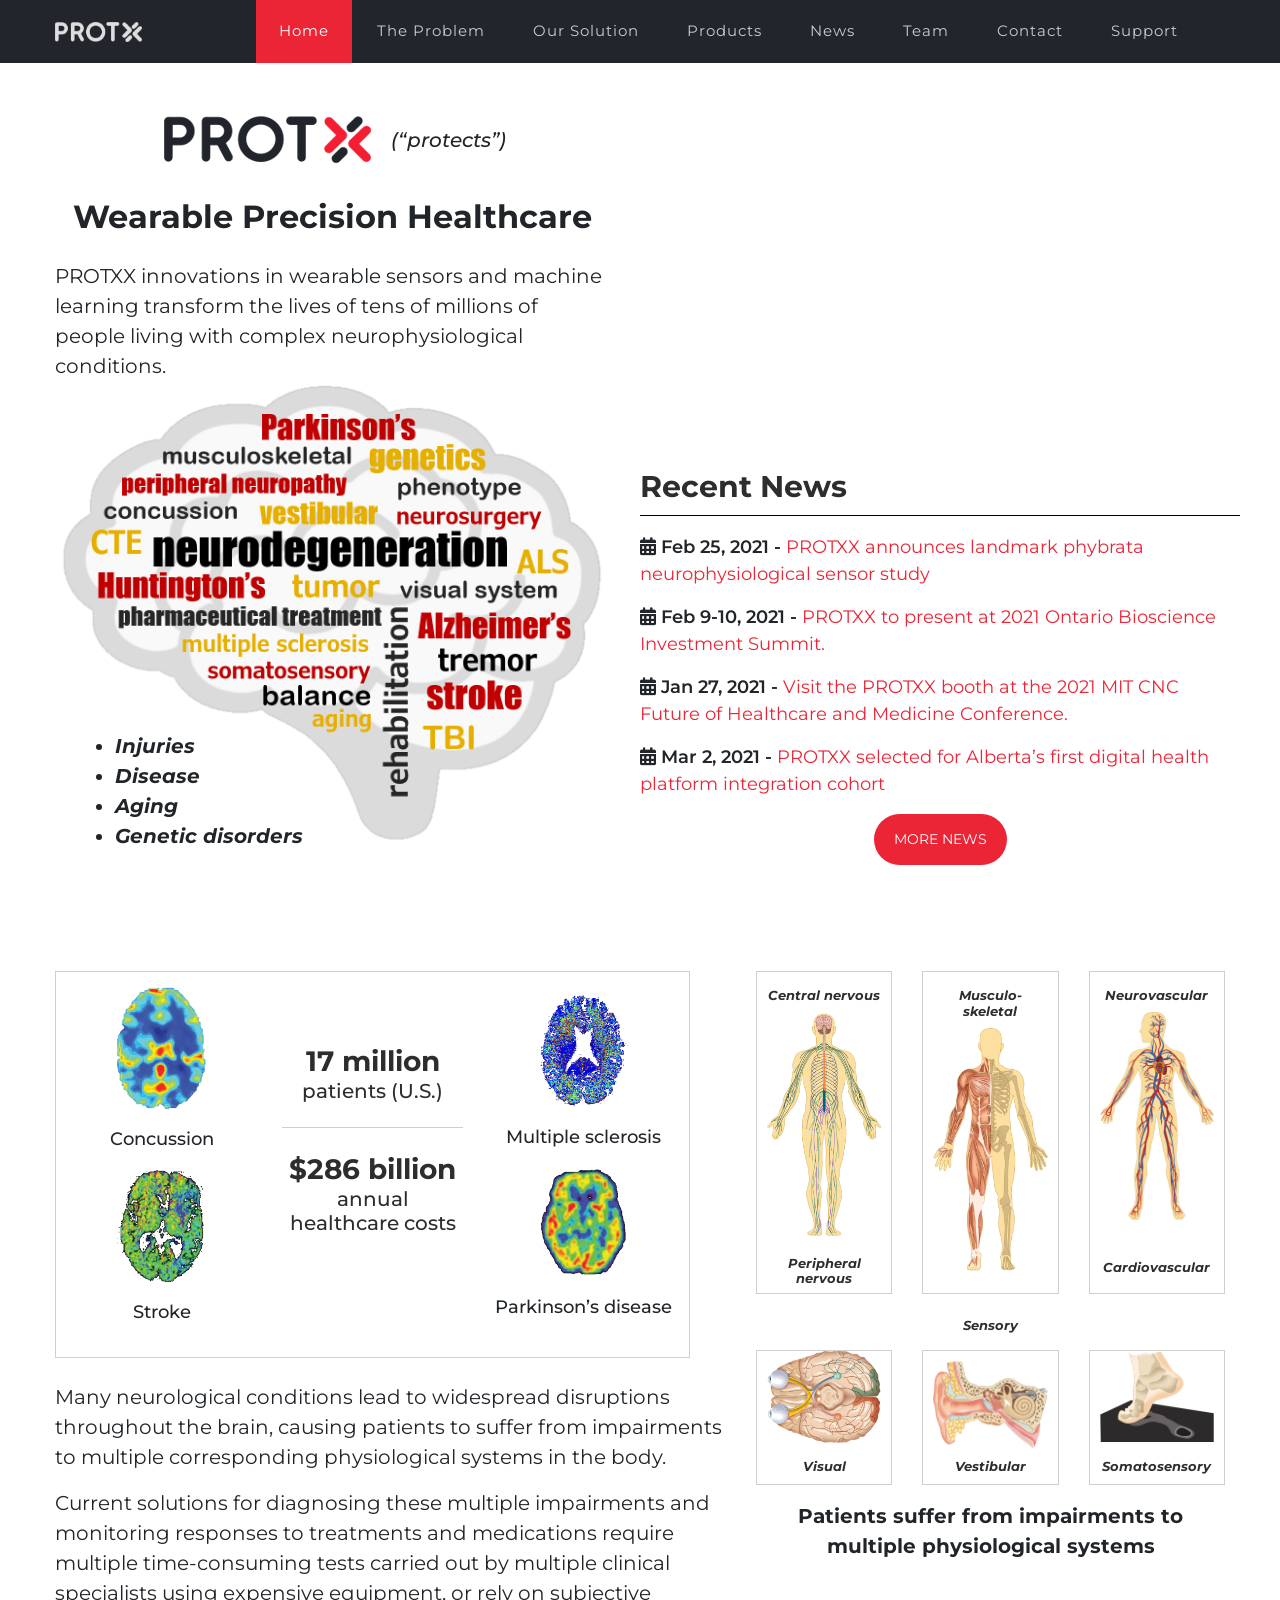
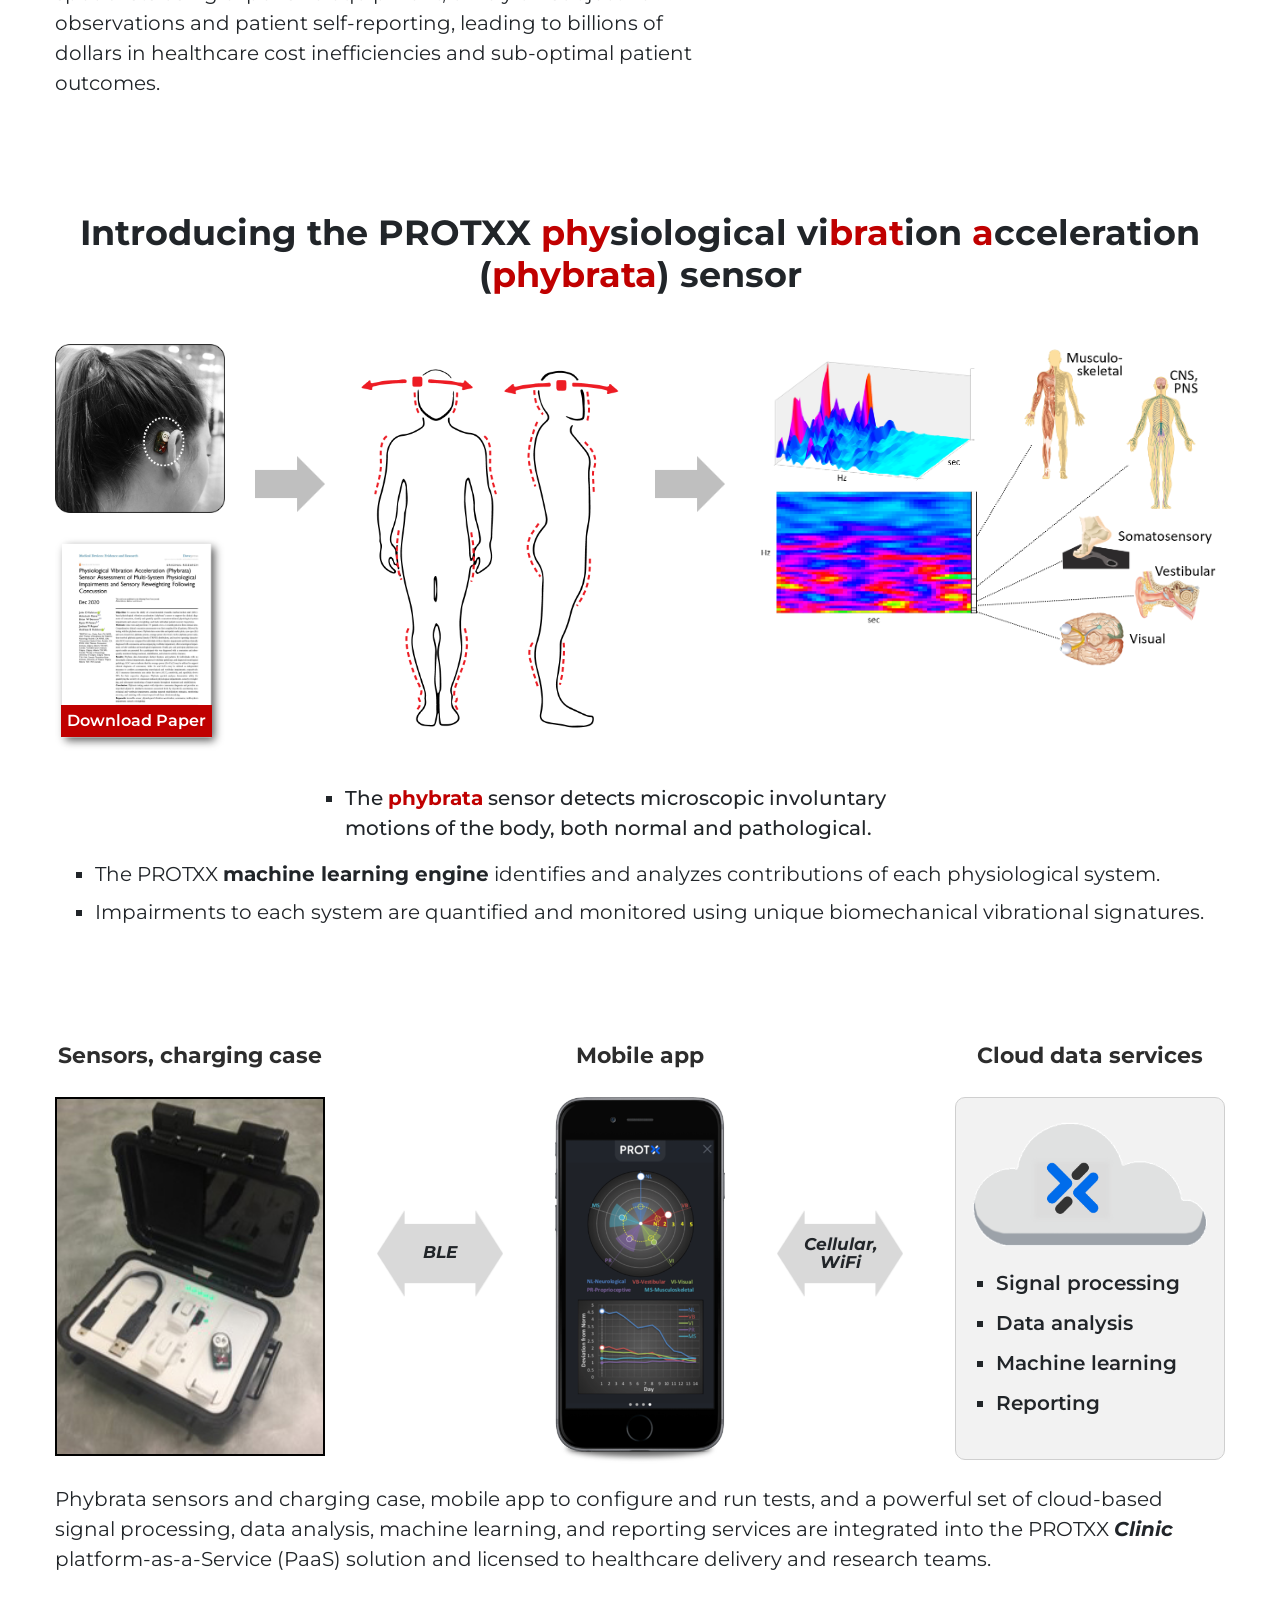
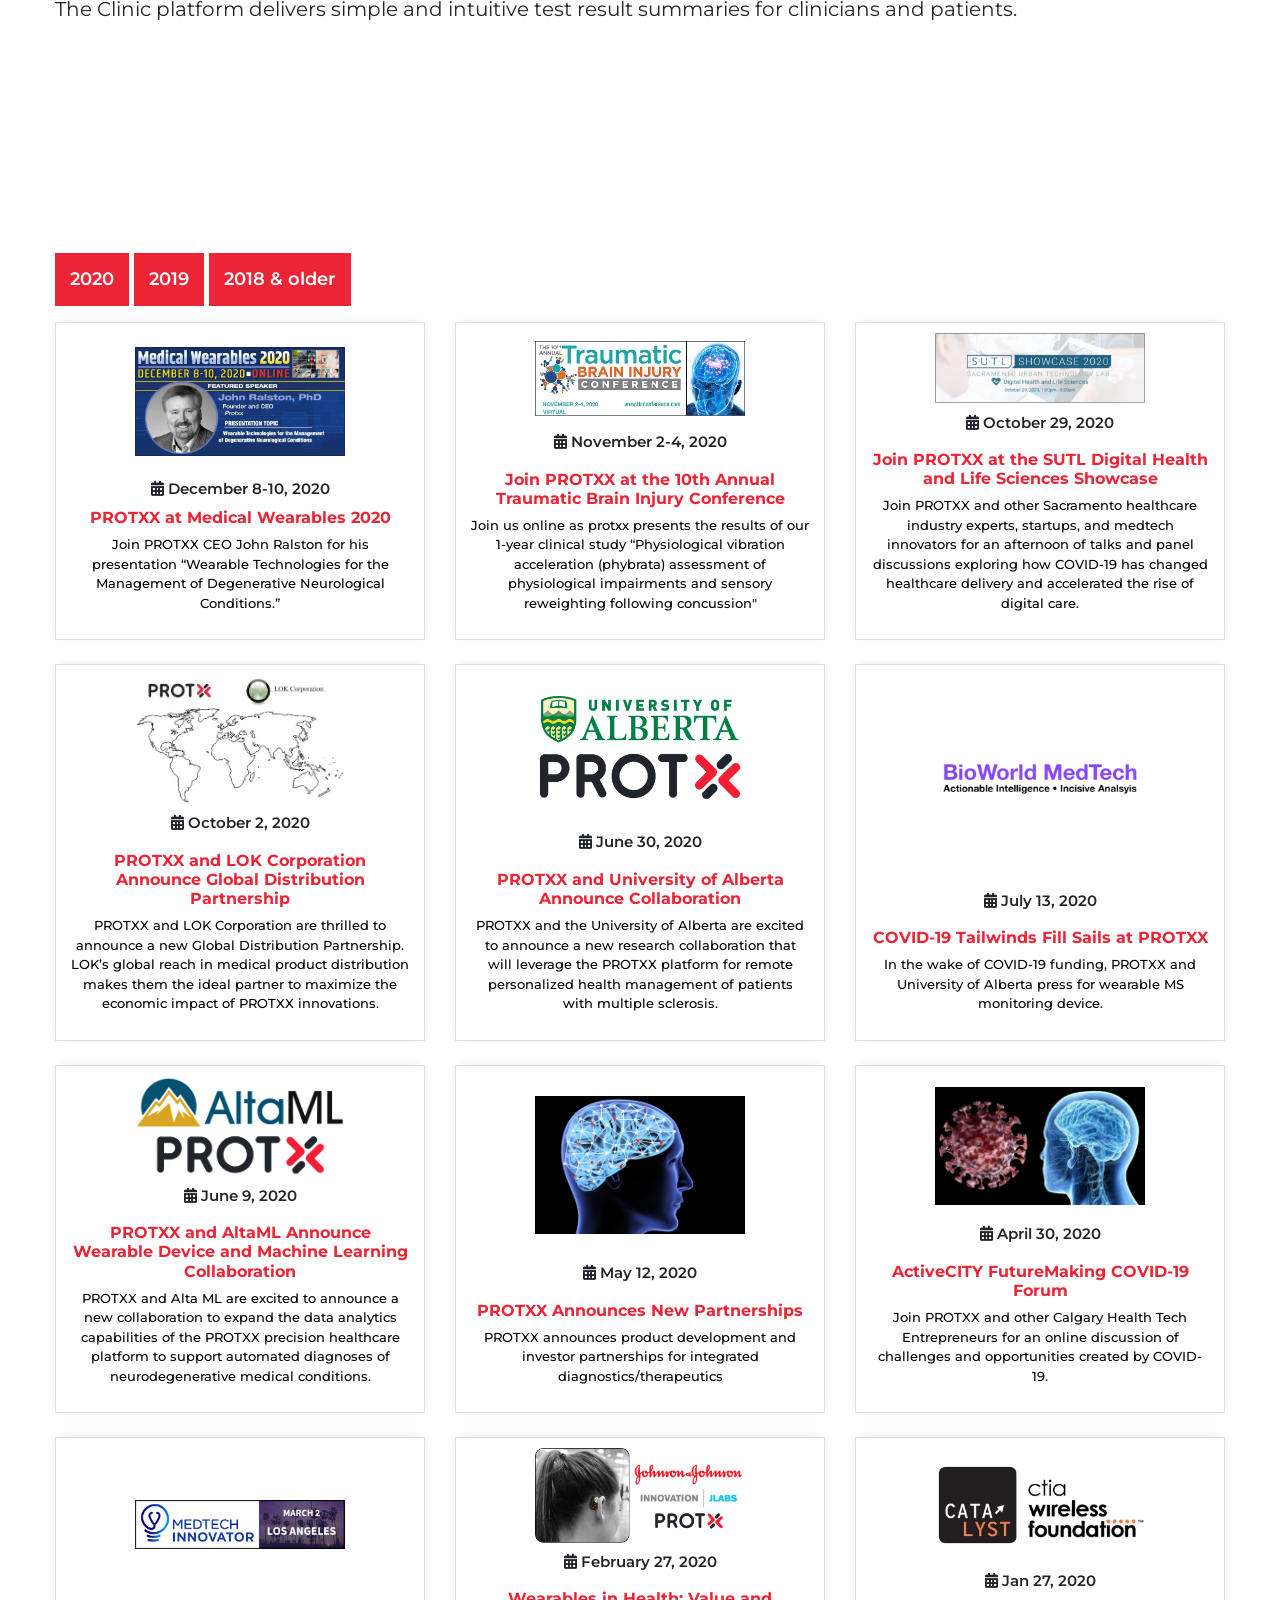
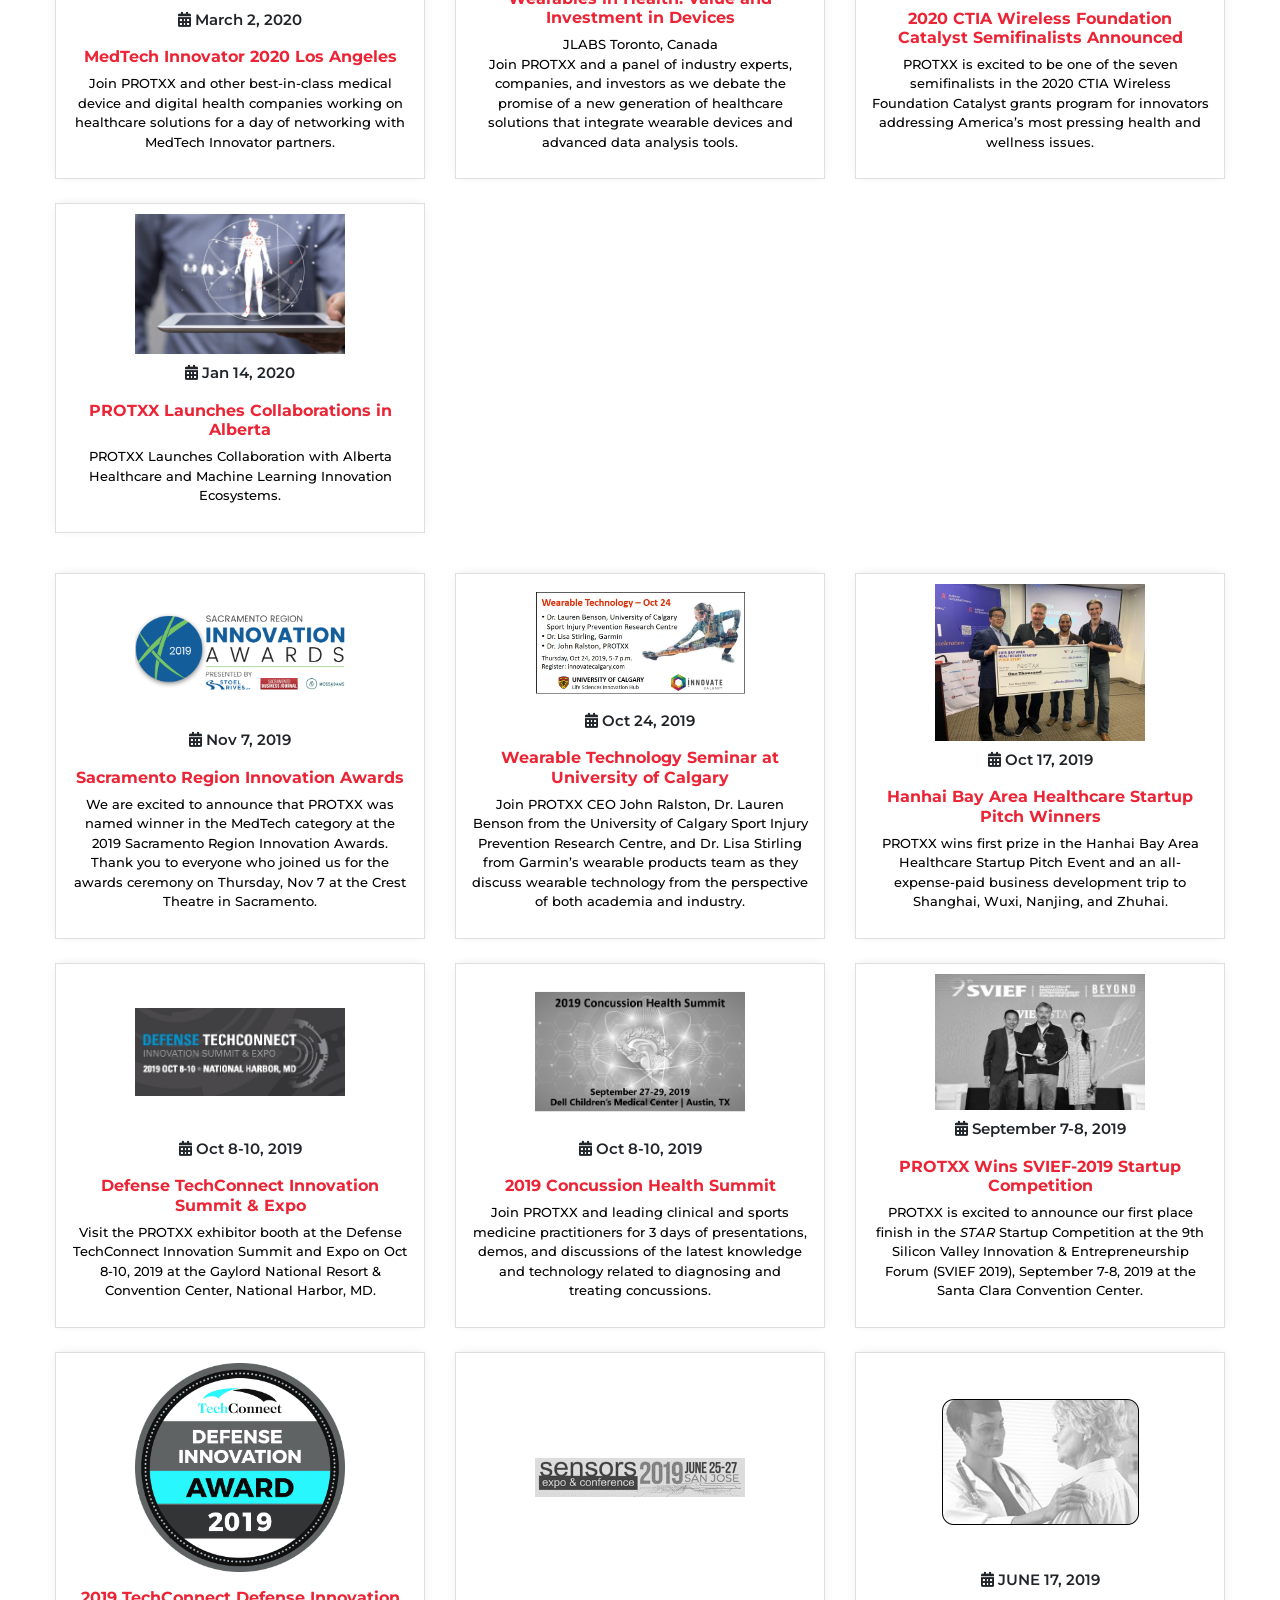
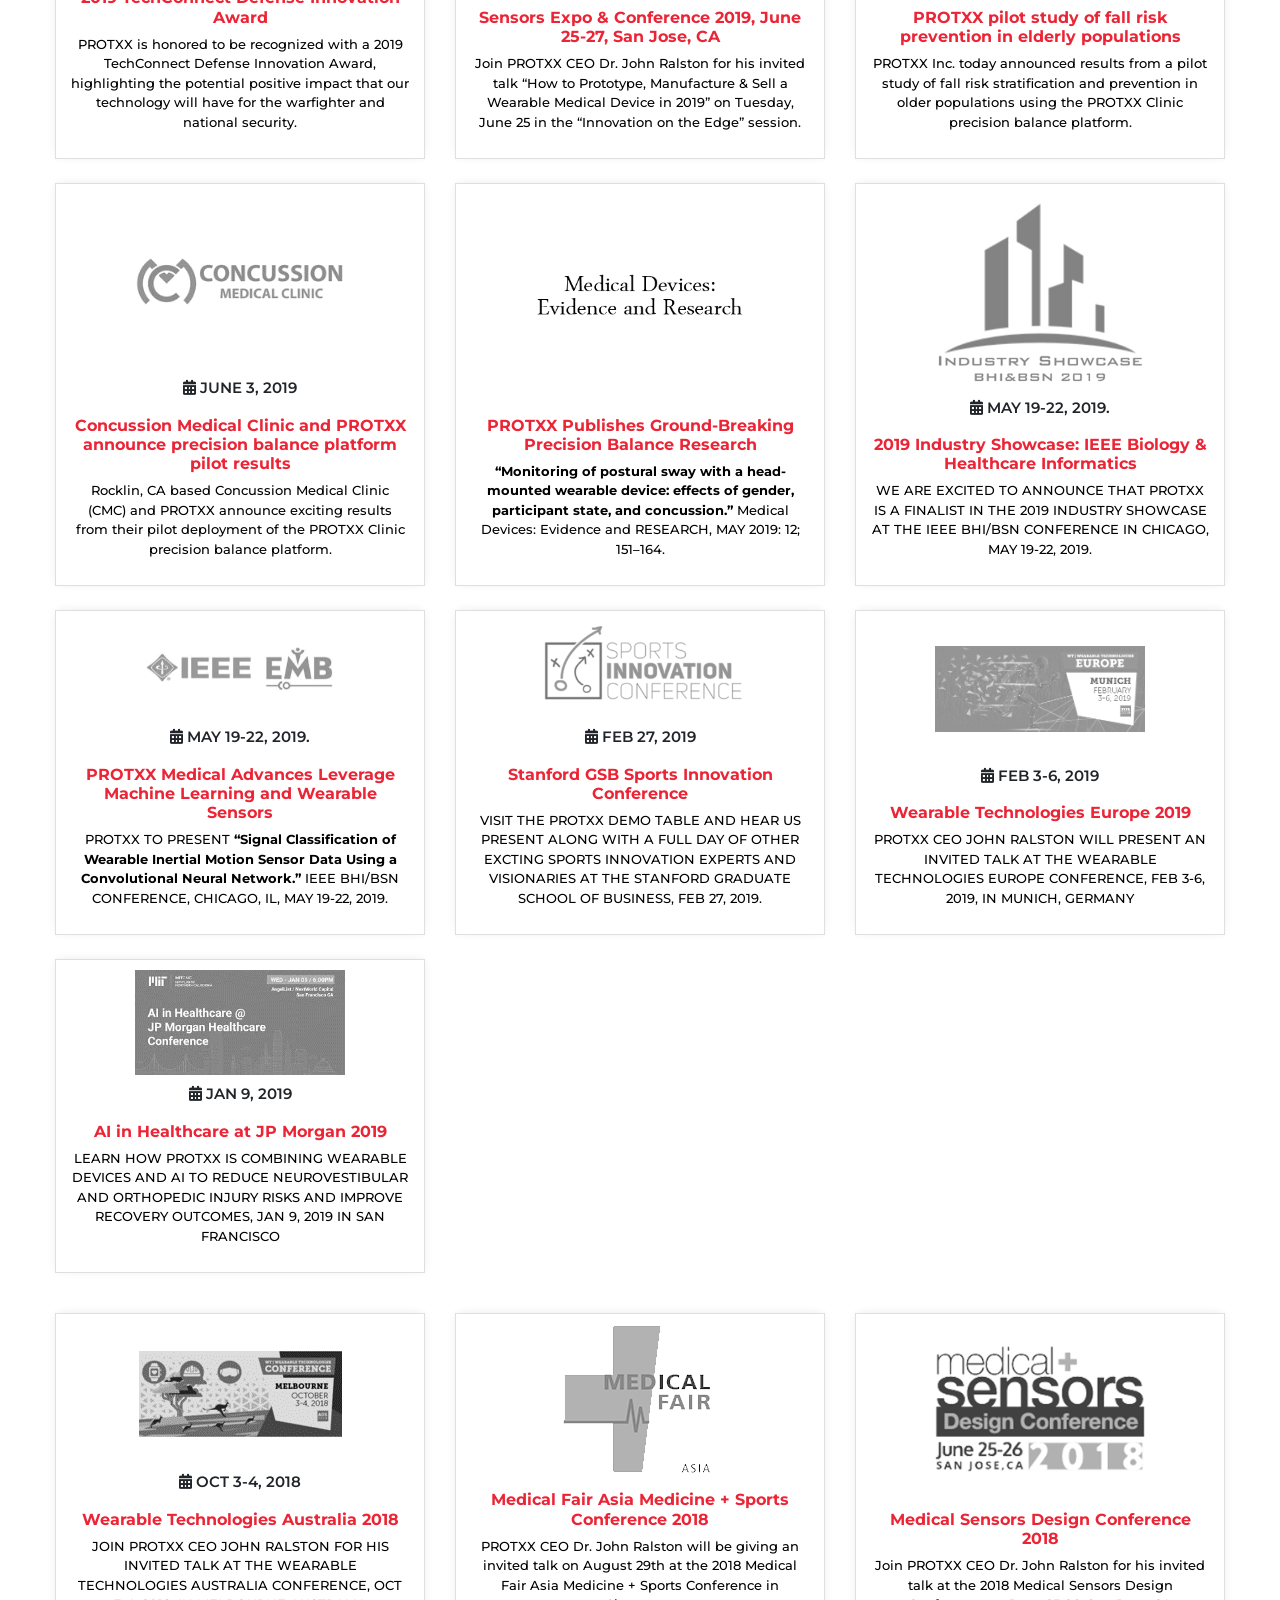
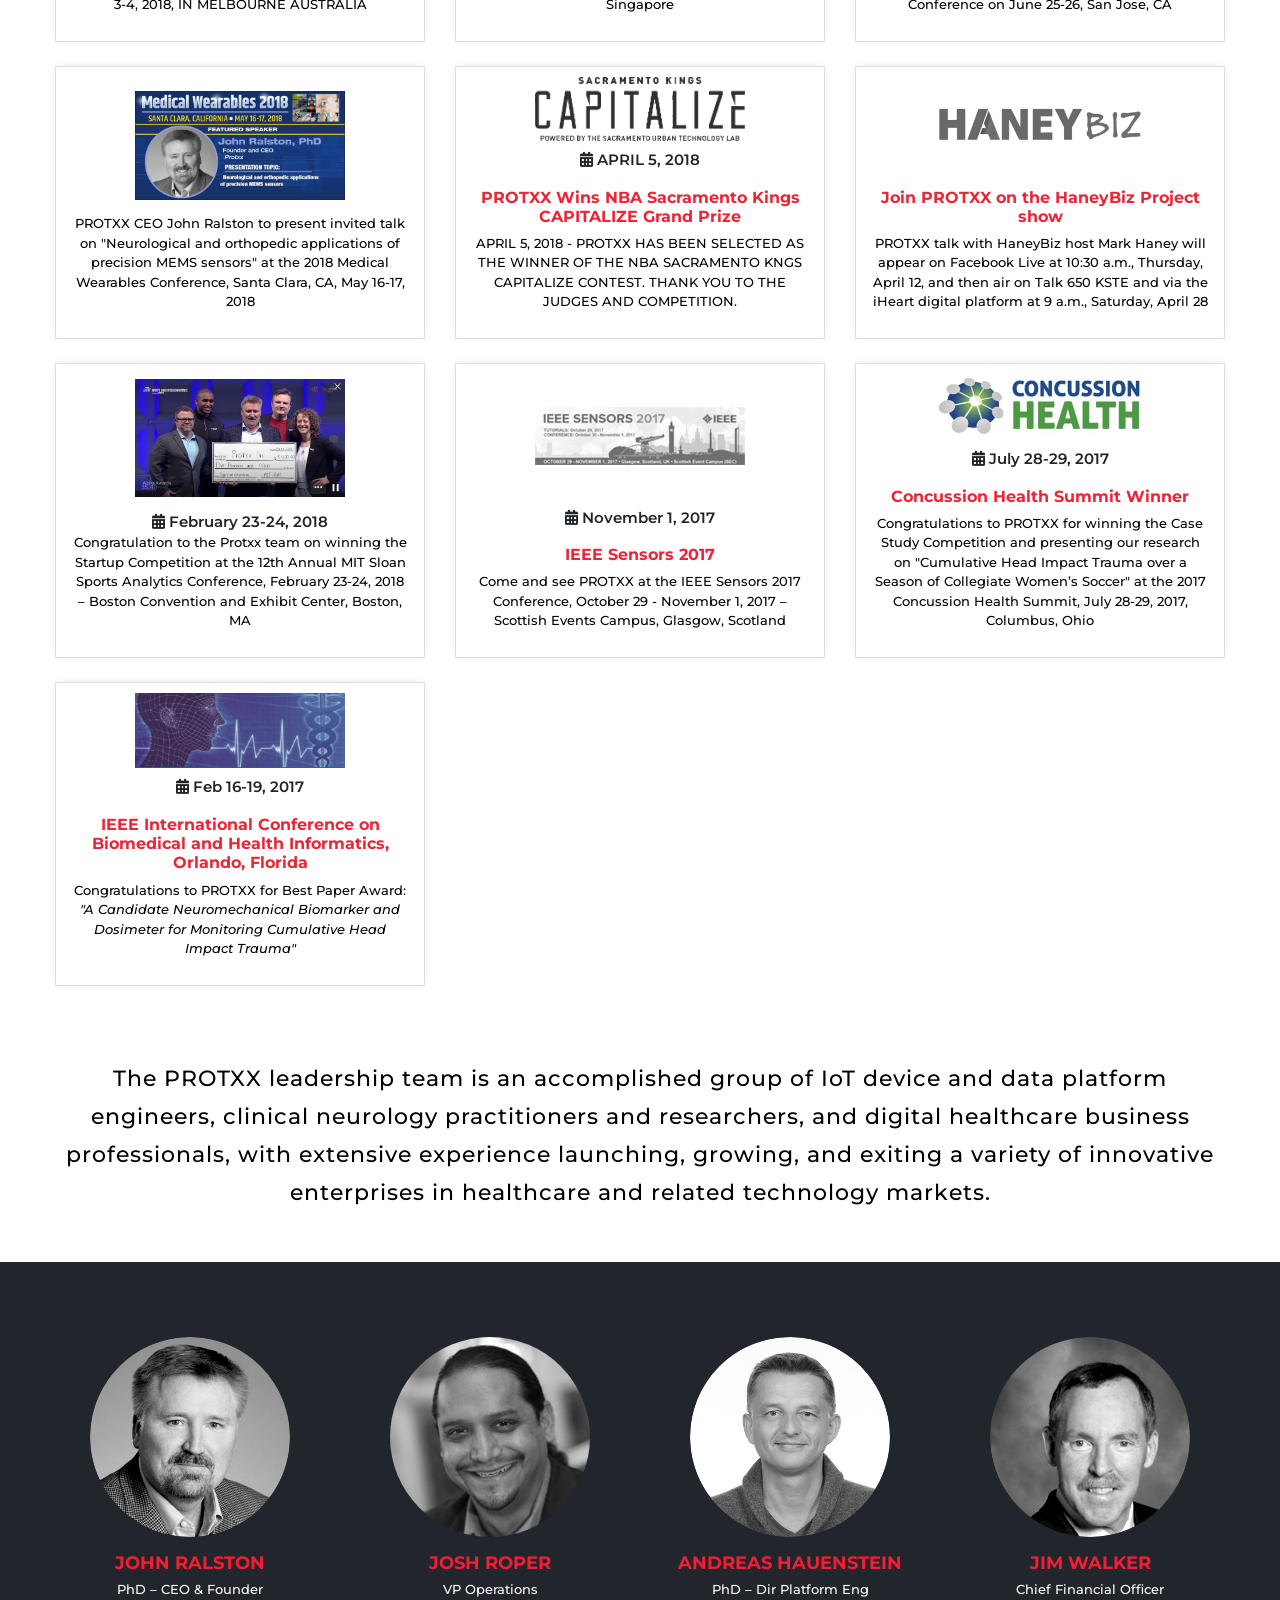
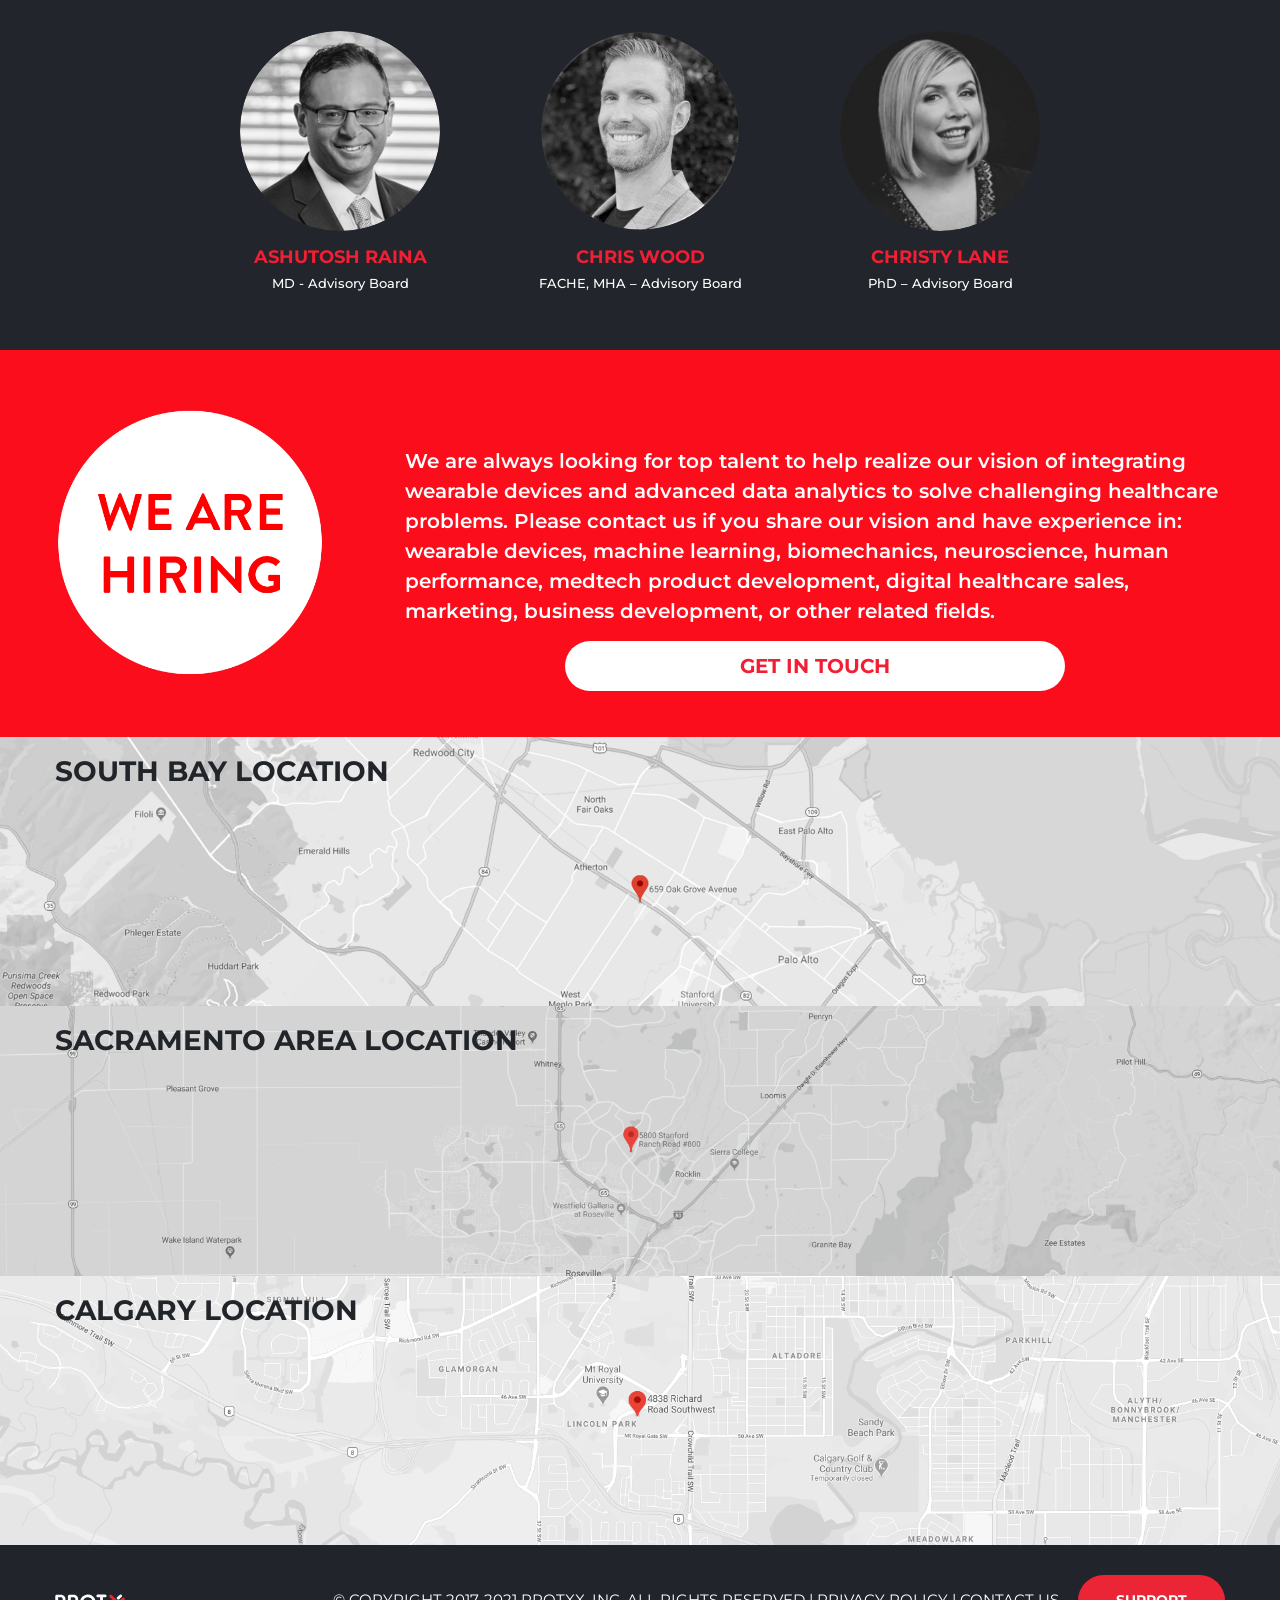
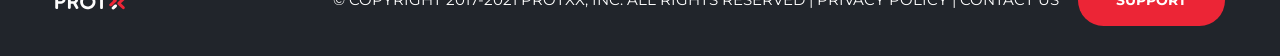
==== commit c2d22f4d: "Add files via upload" ====
--- a/index.html
+++ b/index.html
@@ -87,7 +87,10 @@
 ">PROTXX announces landmark phybrata neurophysiological sensor study</a></p>
               <p><span><i class="fas fa-calendar-alt"></i> Feb 9-10, 2021</span> - <a target="_blank" href="https://www.obioinvestmentsummit.com/presenting-companies-2021#protxx">PROTXX to present at 2021 Ontario Bioscience Investment Summit.</a></p>
               <p><span><i class="fas fa-calendar-alt"></i> Jan 27, 2021 </span> - <a target="_blank" href="https://www.mitcnc.org/startup-exhibitor/">Visit the PROTXX booth at the 2021 MIT CNC Future of Healthcare and Medicine Conference.</a></p>
-              <p><span><i class="fas fa-calendar-alt"></i> Dec 8-10, 2020</span> – <a target="_blank" href="https://www.medwearablesconference.com/speakers.html">PROTXX CEO John Ralston to present at Medical Wearables 2020.</a></p>
+
+              <p><span><i class="fas fa-calendar-alt"></i> Mar 2, 2021  </span> - <a target="_blank" href="http://www.globenewswire.com/news-release/2021/03/02/2185599/0/en/New-Digital-Health-Platform-Prepares-Companies-for-Integration-in-the-Health-System.html
+">PROTXX selected for Alberta’s first digital health platform integration cohort</a></p>
+             
               <div class="text-center">
               <a class="site_btn" href="#news">More News</a>
               </div>
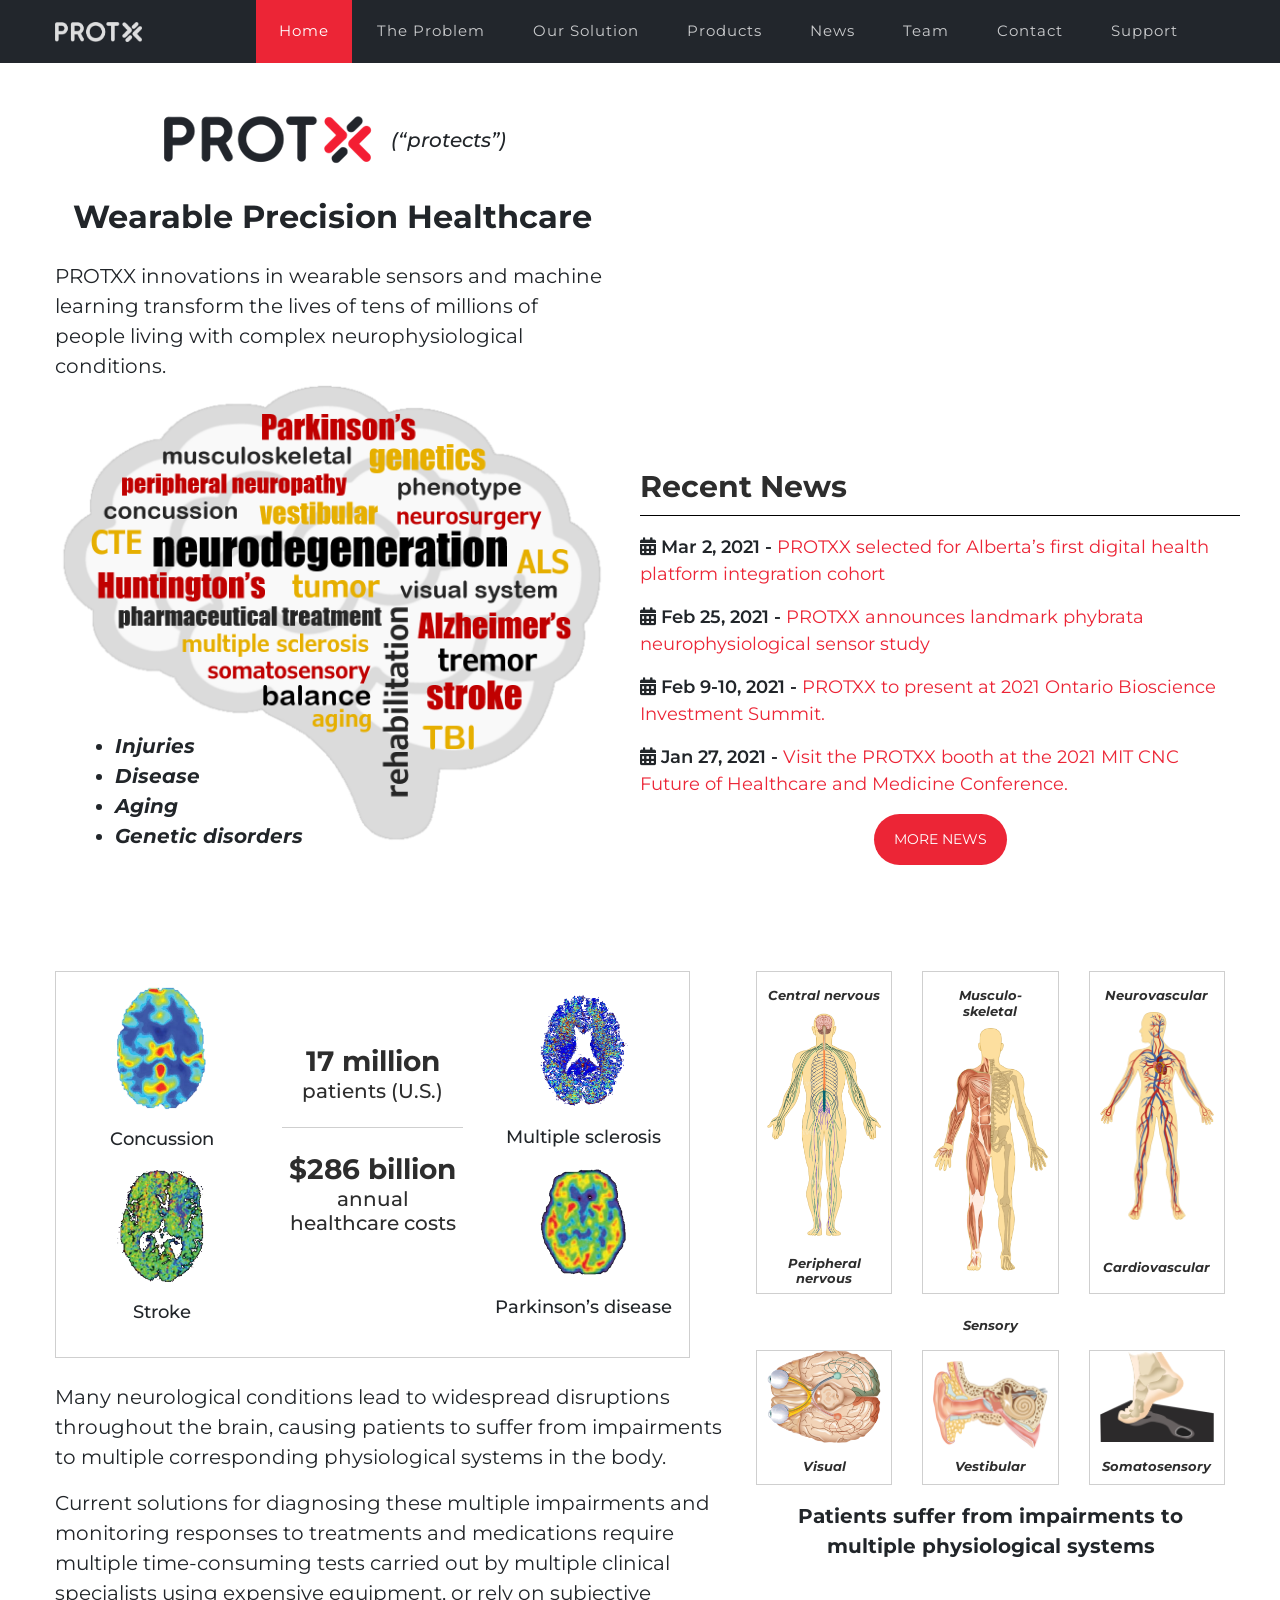
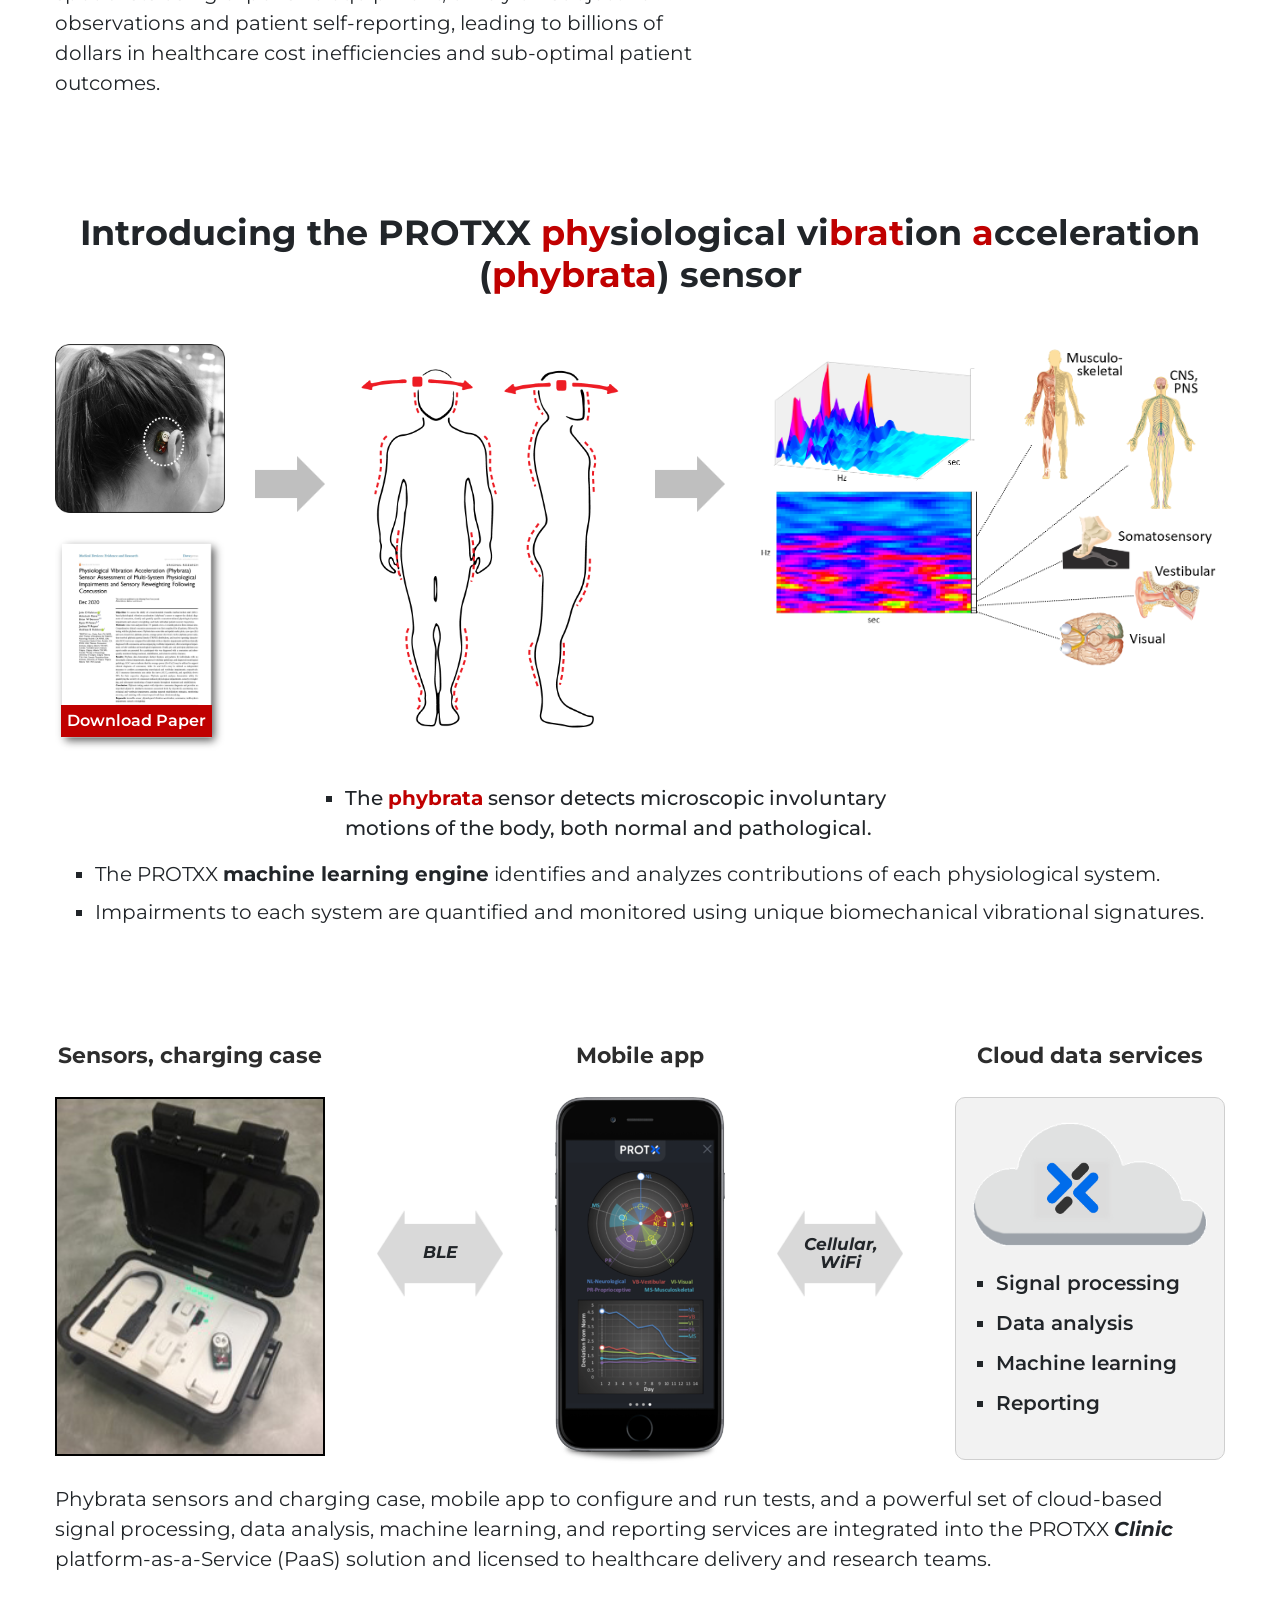
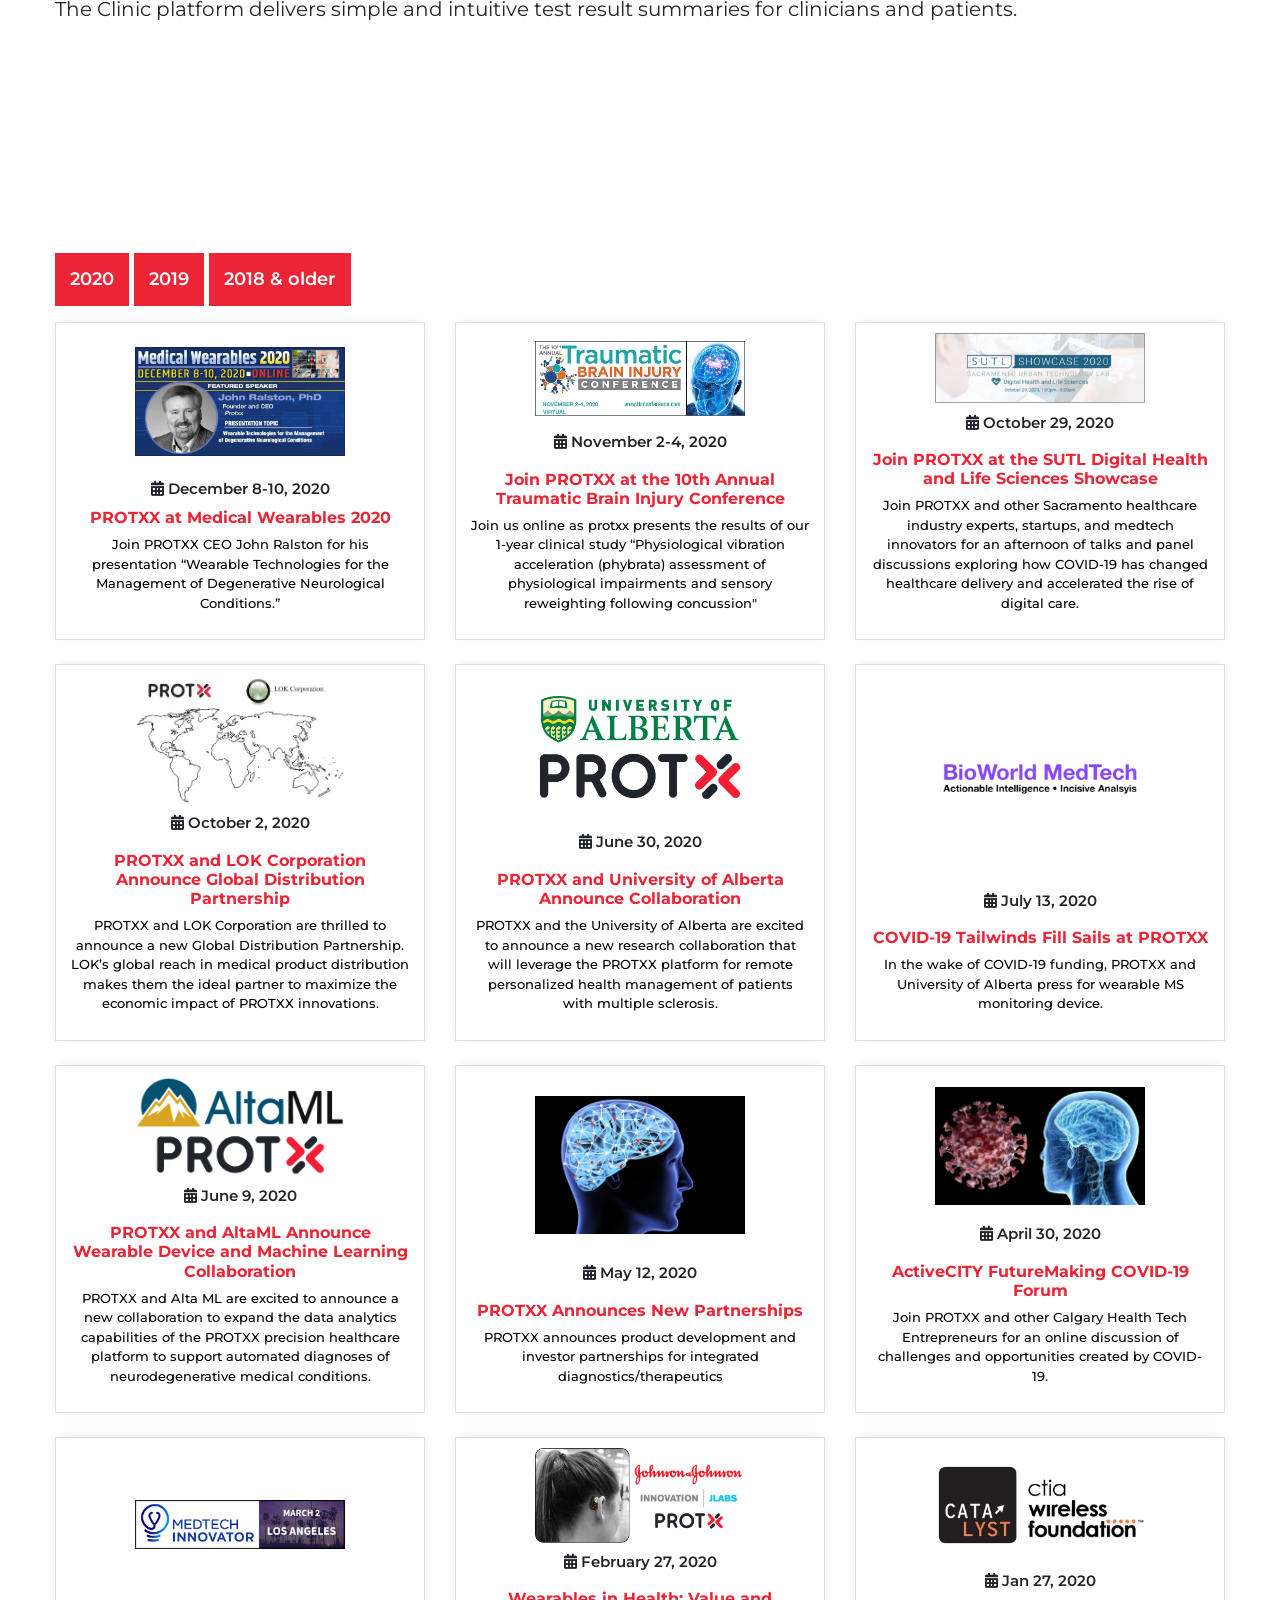
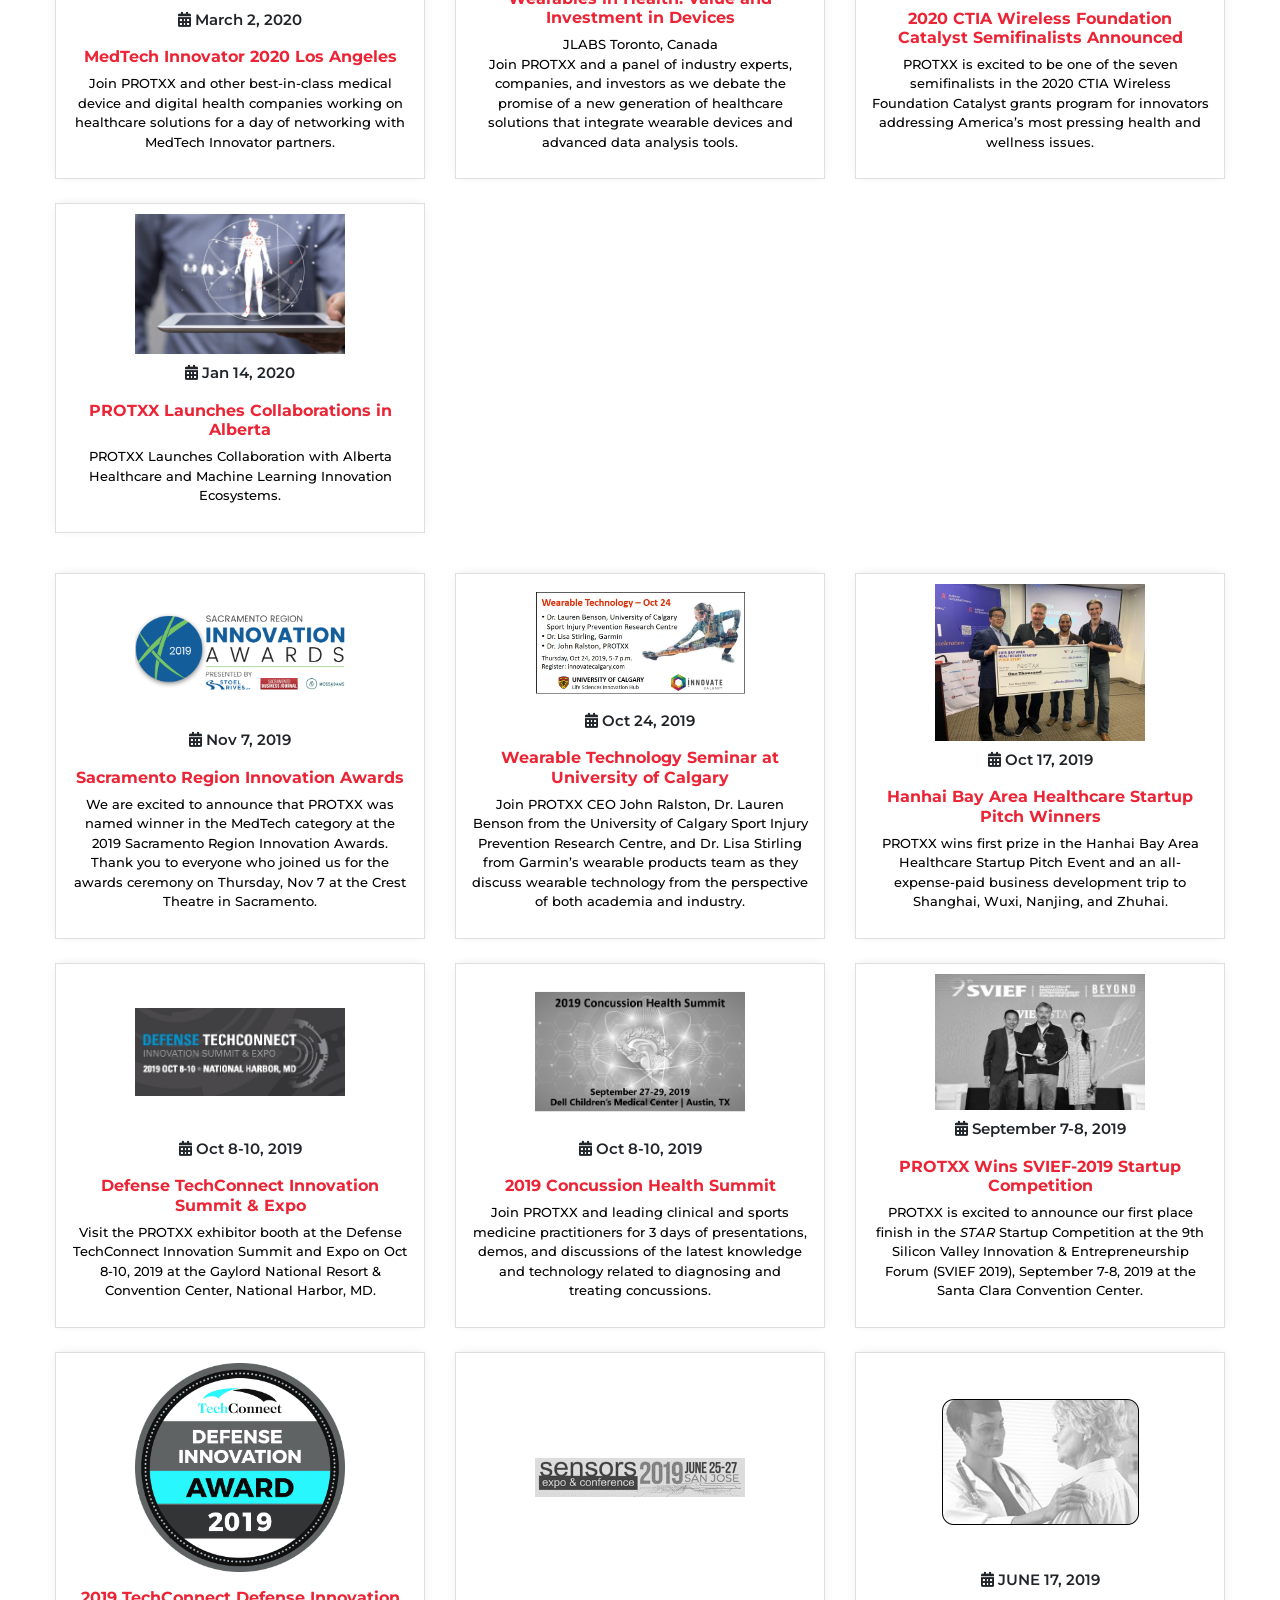
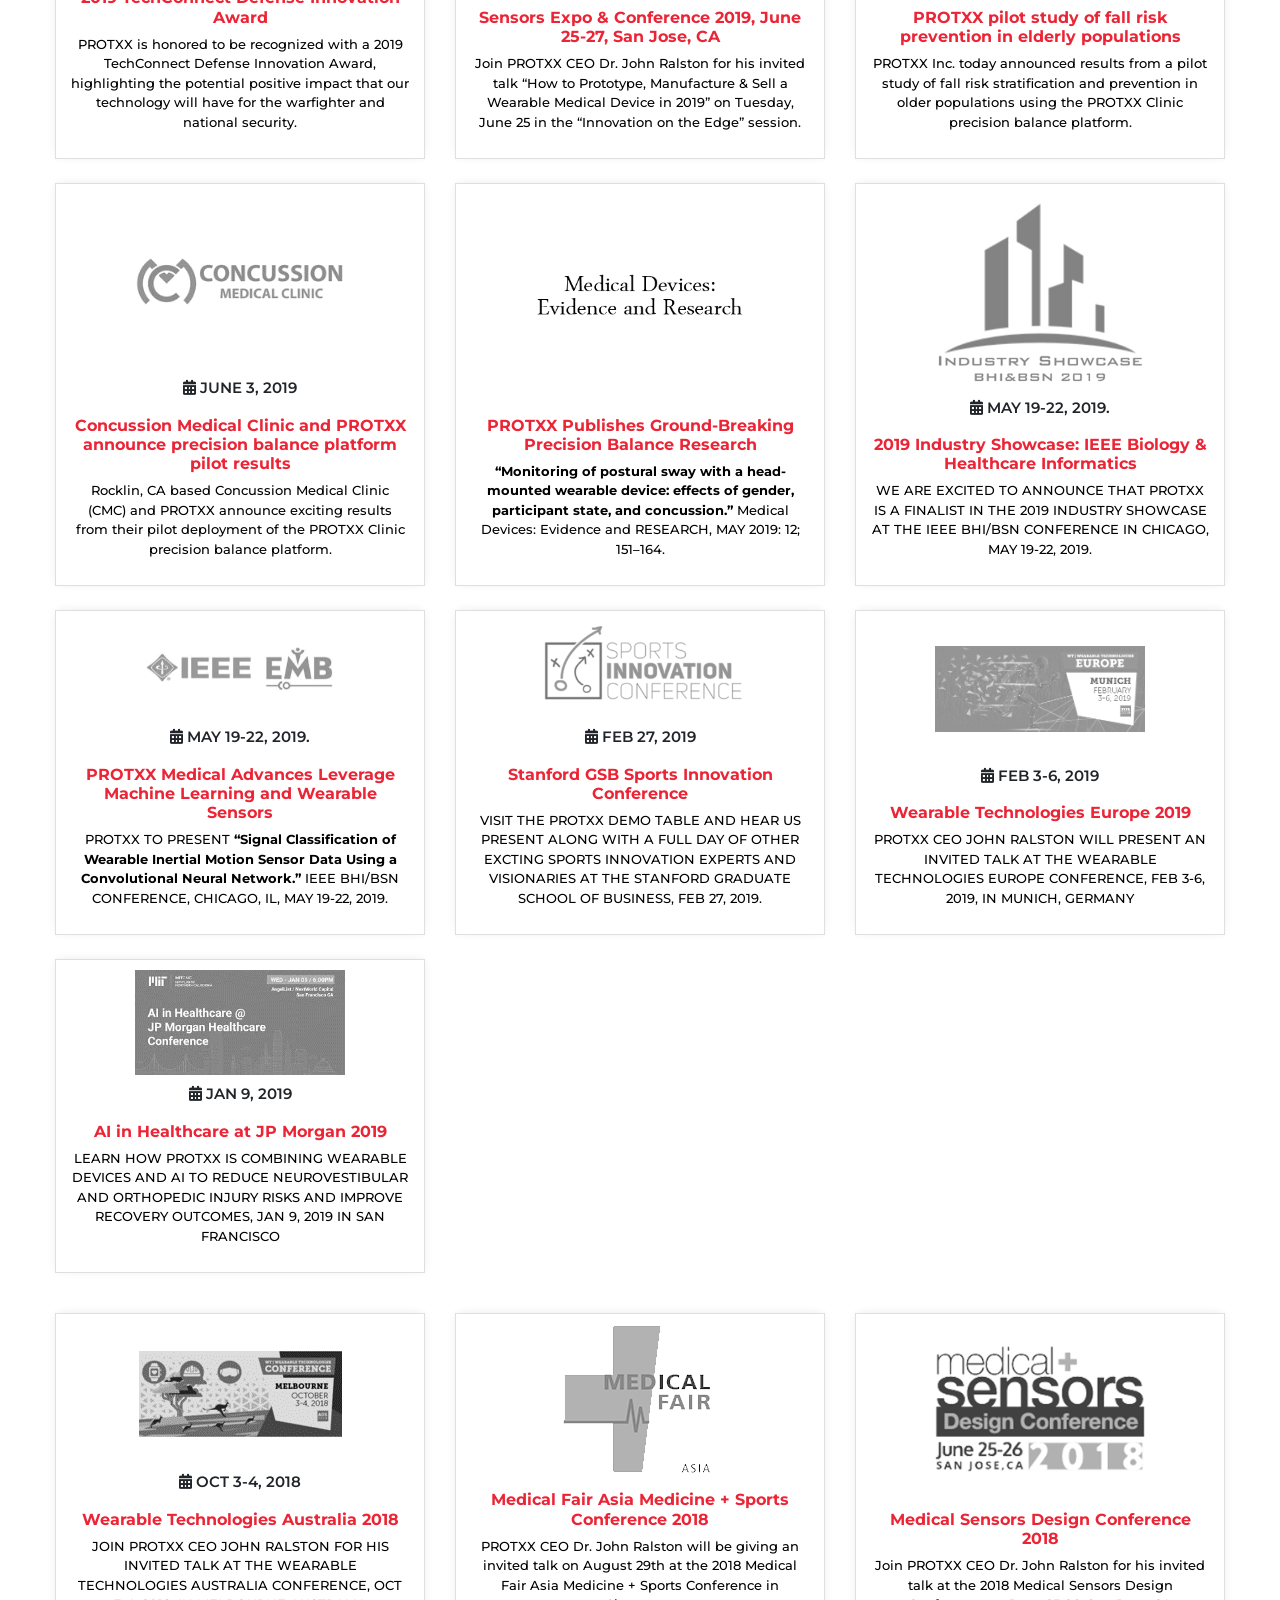
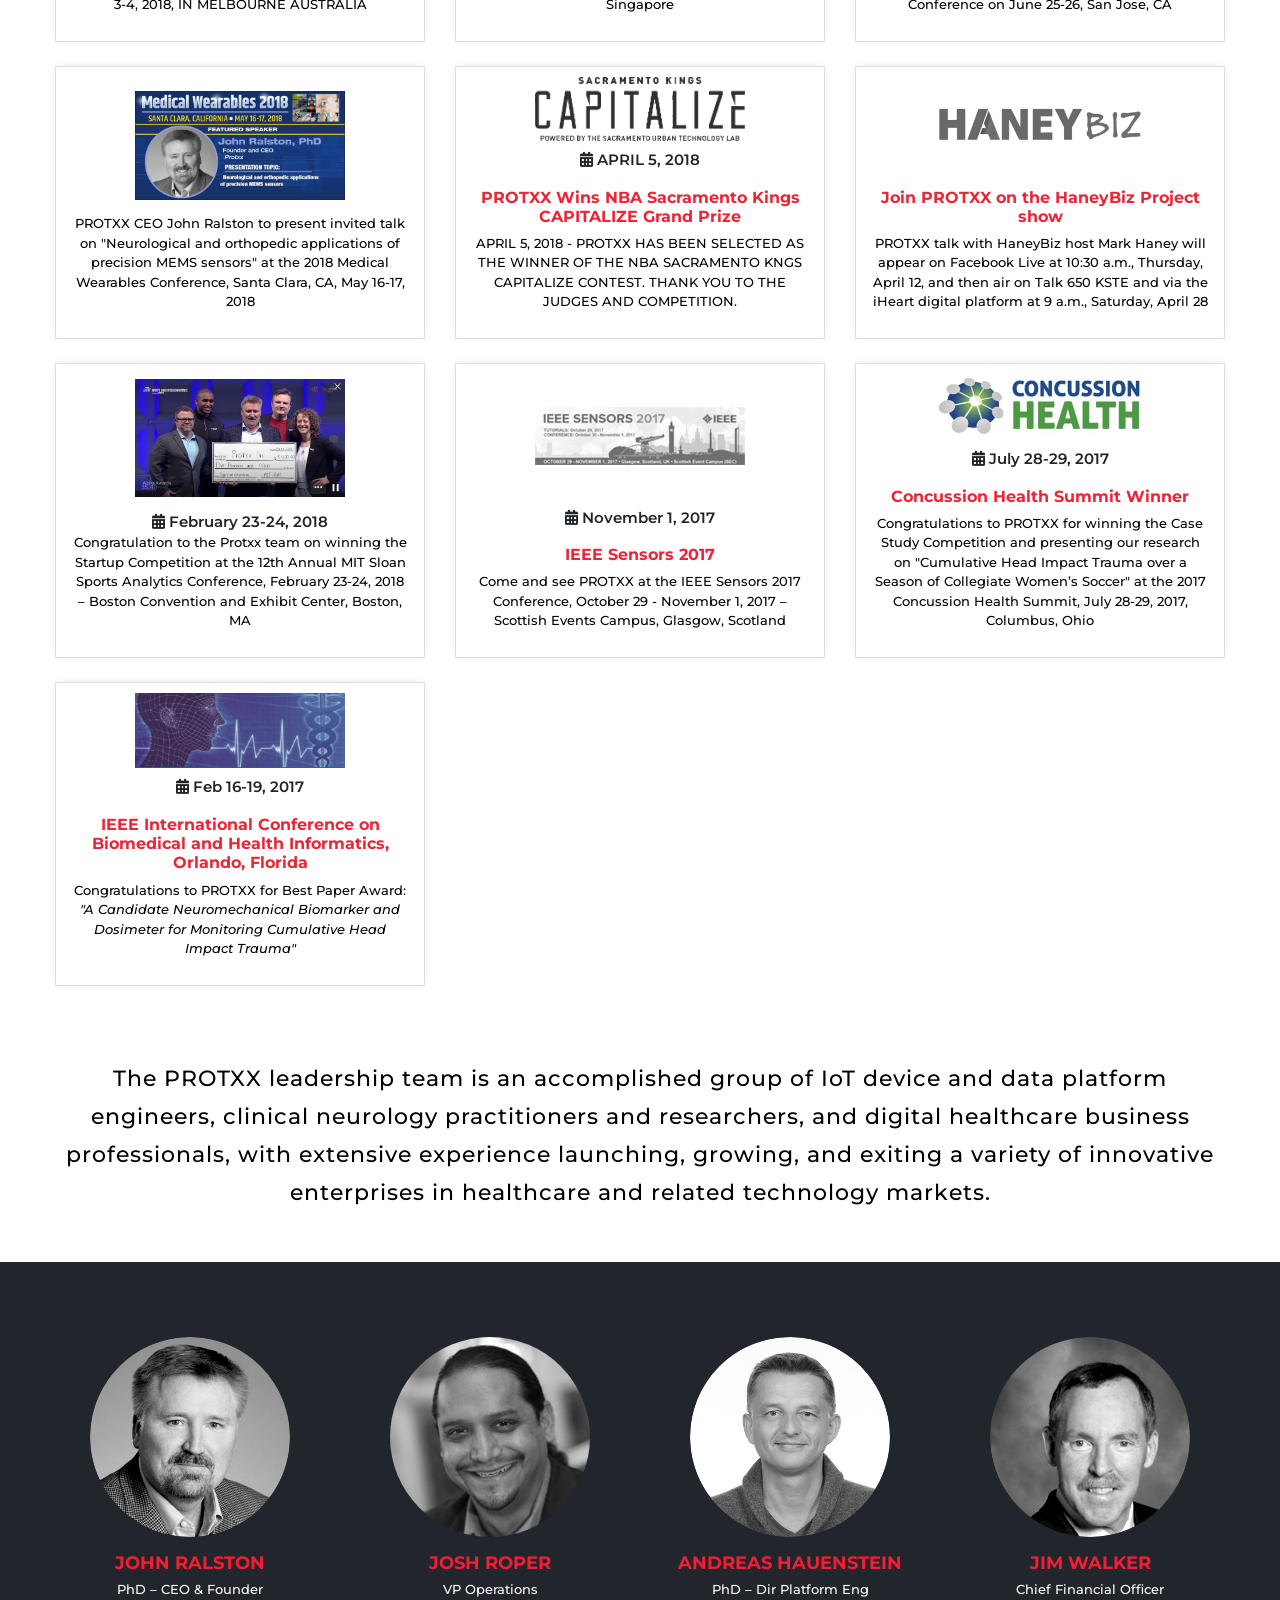
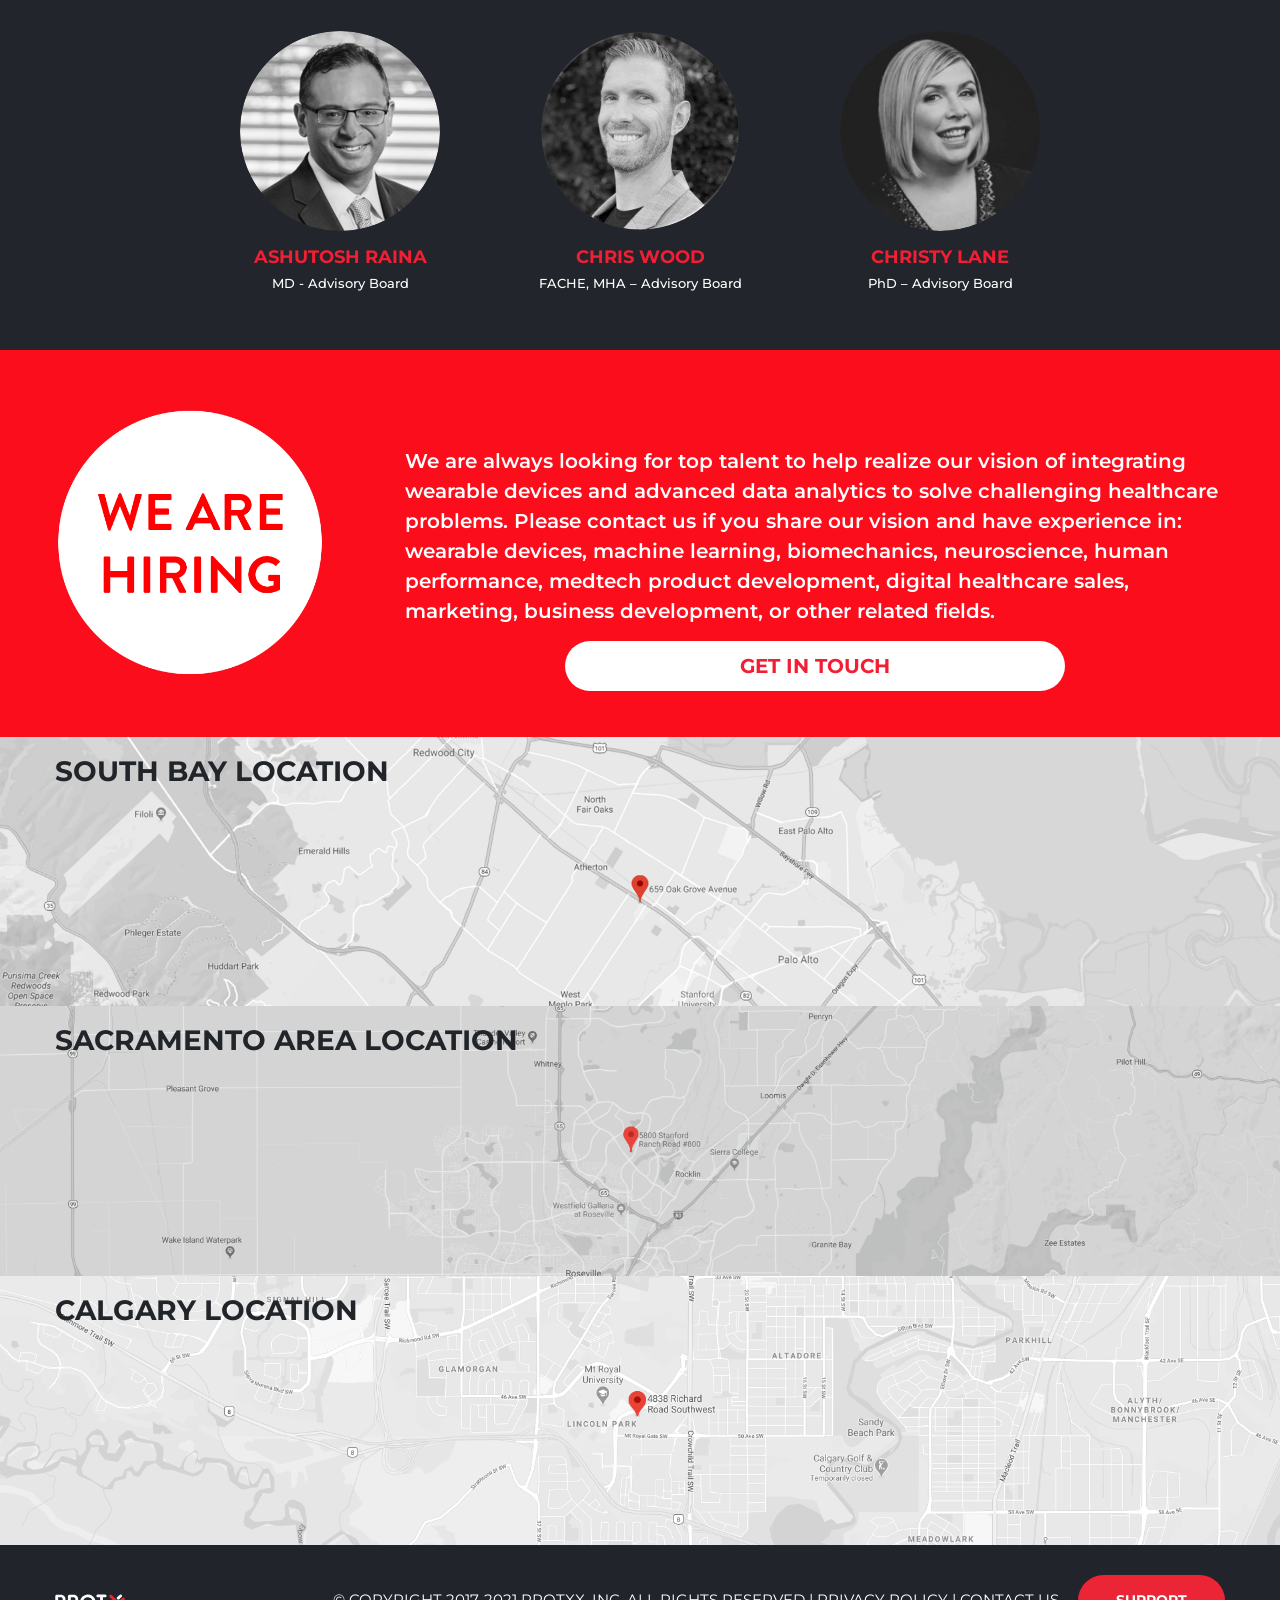
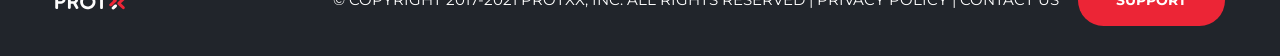
==== commit 60a20287: "Update index.html" ====
--- a/index.html
+++ b/index.html
@@ -83,14 +83,12 @@
             
             <div class="recent_news_section">
               <h4>Recent News</h4>
+              <p><span><i class="fas fa-calendar-alt"></i> Mar 2, 2021  </span> - <a target="_blank" href="http://www.globenewswire.com/news-release/2021/03/02/2185599/0/en/New-Digital-Health-Platform-Prepares-Companies-for-Integration-in-the-Health-System.html
+">PROTXX selected for Alberta’s first digital health platform integration cohort</a></p>
               <p><span><i class="fas fa-calendar-alt"></i> Feb 25, 2021 </span> - <a target="_blank" href="https://www.einpresswire.com/article/535846708/protxx-phybrata-sensing-enhances-in-clinic-and-remote-patient-care-for-complex-neurological-conditions?ref=email&code=4ghAGiMnnBUWytaj&utm_source=NewsletterPR&utm_medium=email&utm_campaign=All+Featured+Press+Releases&utm_content=article
 ">PROTXX announces landmark phybrata neurophysiological sensor study</a></p>
               <p><span><i class="fas fa-calendar-alt"></i> Feb 9-10, 2021</span> - <a target="_blank" href="https://www.obioinvestmentsummit.com/presenting-companies-2021#protxx">PROTXX to present at 2021 Ontario Bioscience Investment Summit.</a></p>
               <p><span><i class="fas fa-calendar-alt"></i> Jan 27, 2021 </span> - <a target="_blank" href="https://www.mitcnc.org/startup-exhibitor/">Visit the PROTXX booth at the 2021 MIT CNC Future of Healthcare and Medicine Conference.</a></p>
-
-              <p><span><i class="fas fa-calendar-alt"></i> Mar 2, 2021  </span> - <a target="_blank" href="http://www.globenewswire.com/news-release/2021/03/02/2185599/0/en/New-Digital-Health-Platform-Prepares-Companies-for-Integration-in-the-Health-System.html
-">PROTXX selected for Alberta’s first digital health platform integration cohort</a></p>
-             
               <div class="text-center">
               <a class="site_btn" href="#news">More News</a>
               </div>
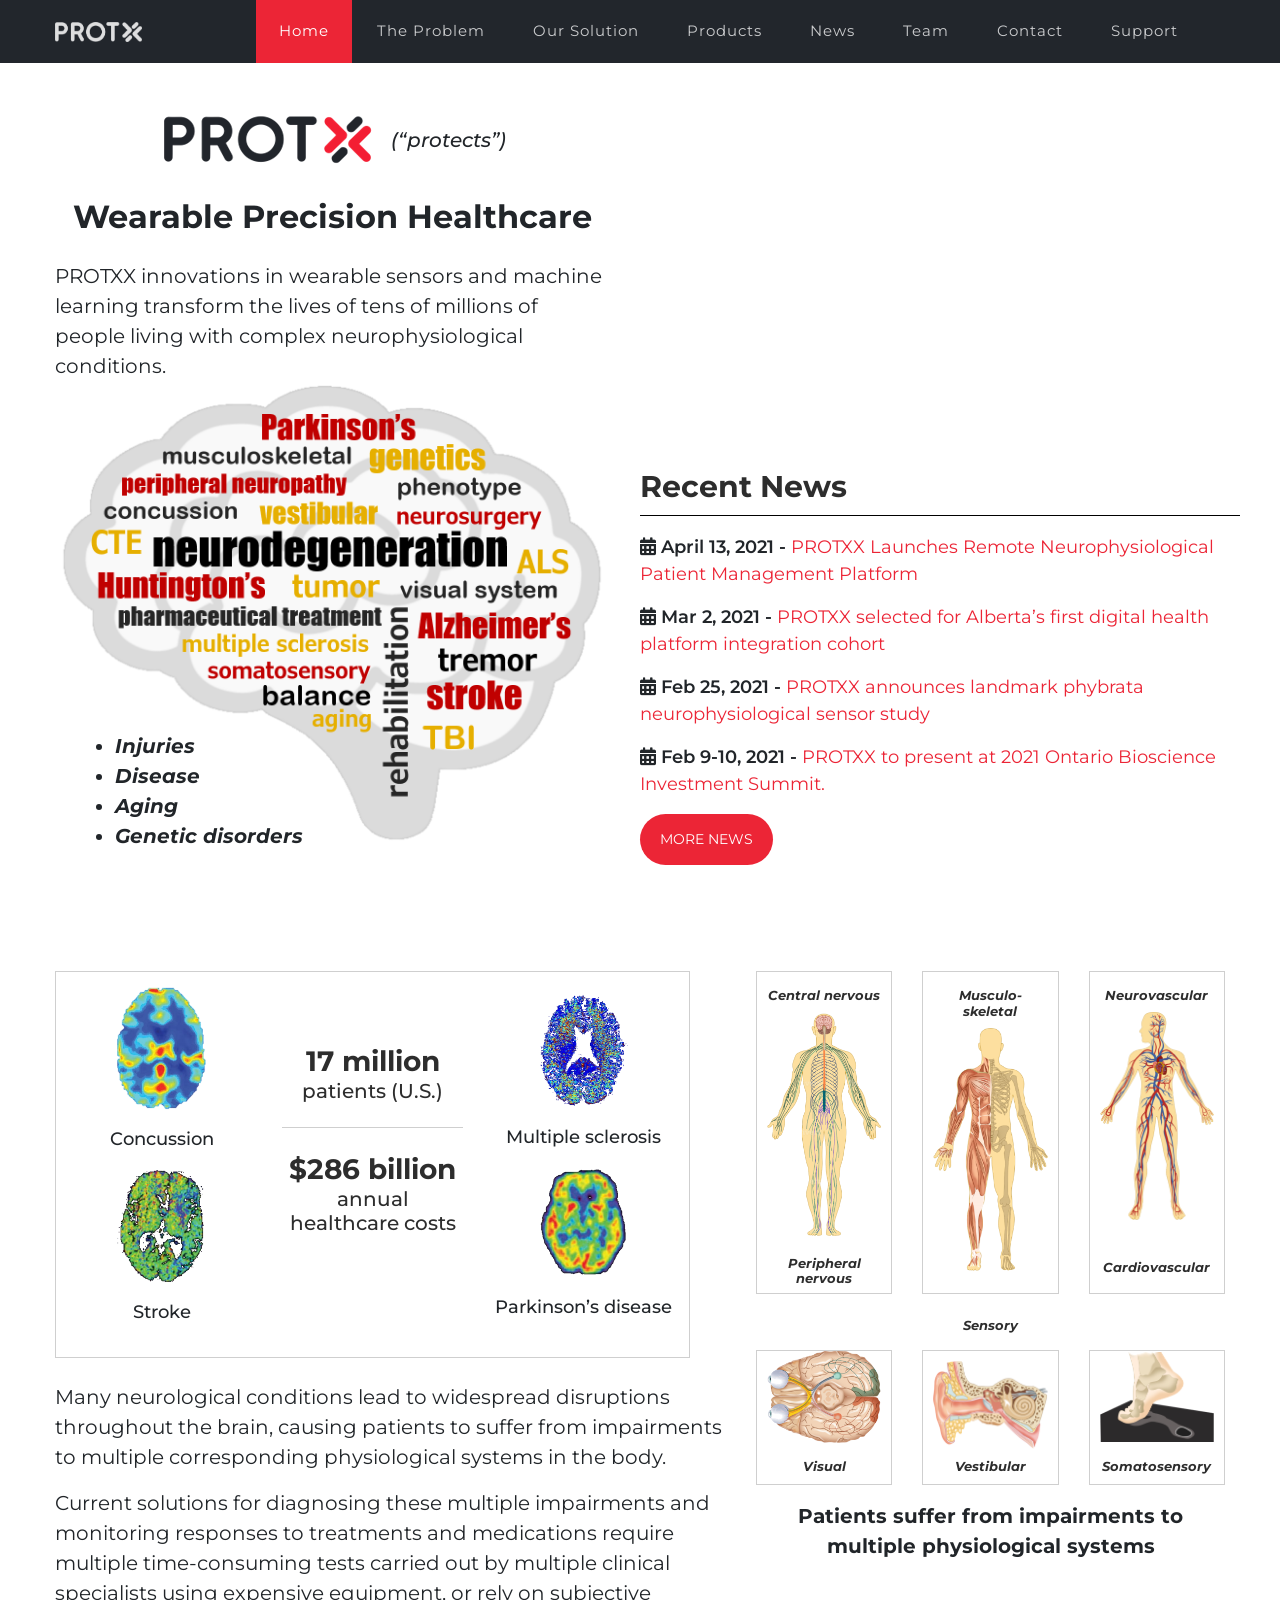
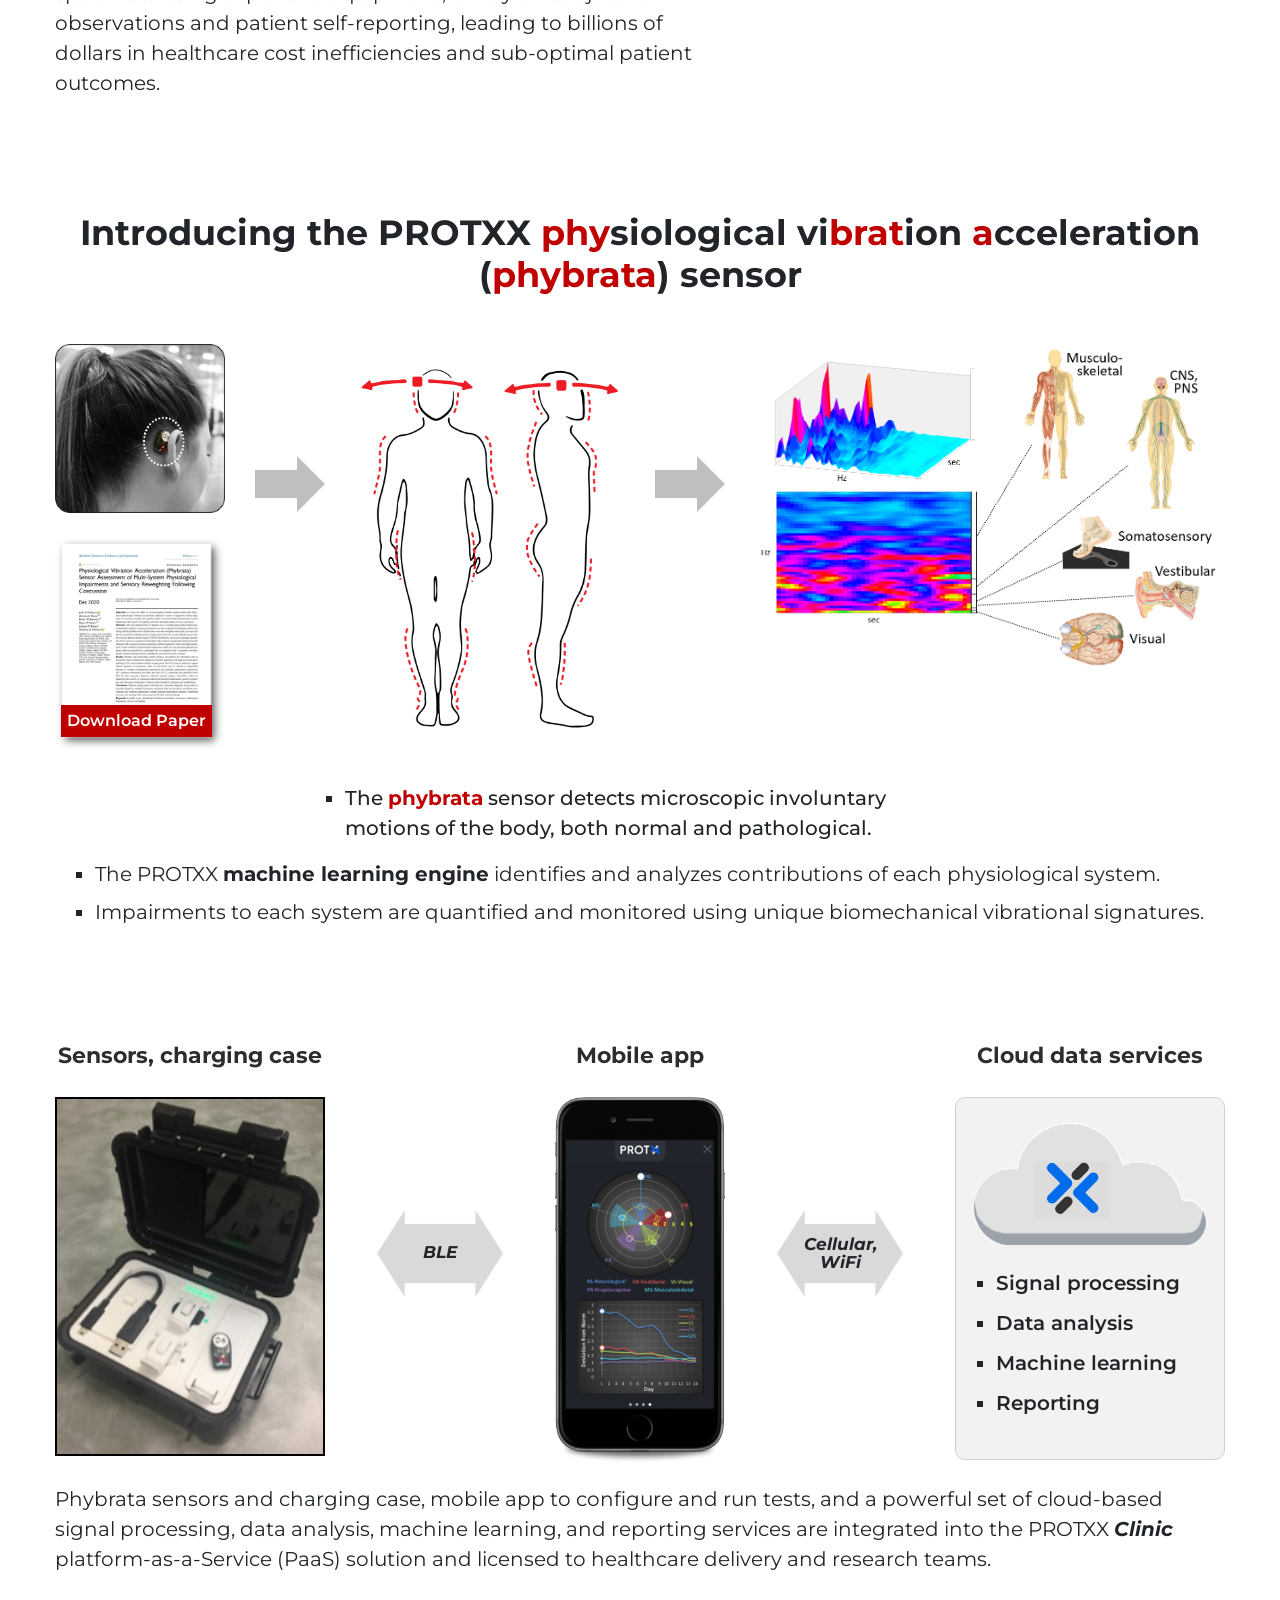
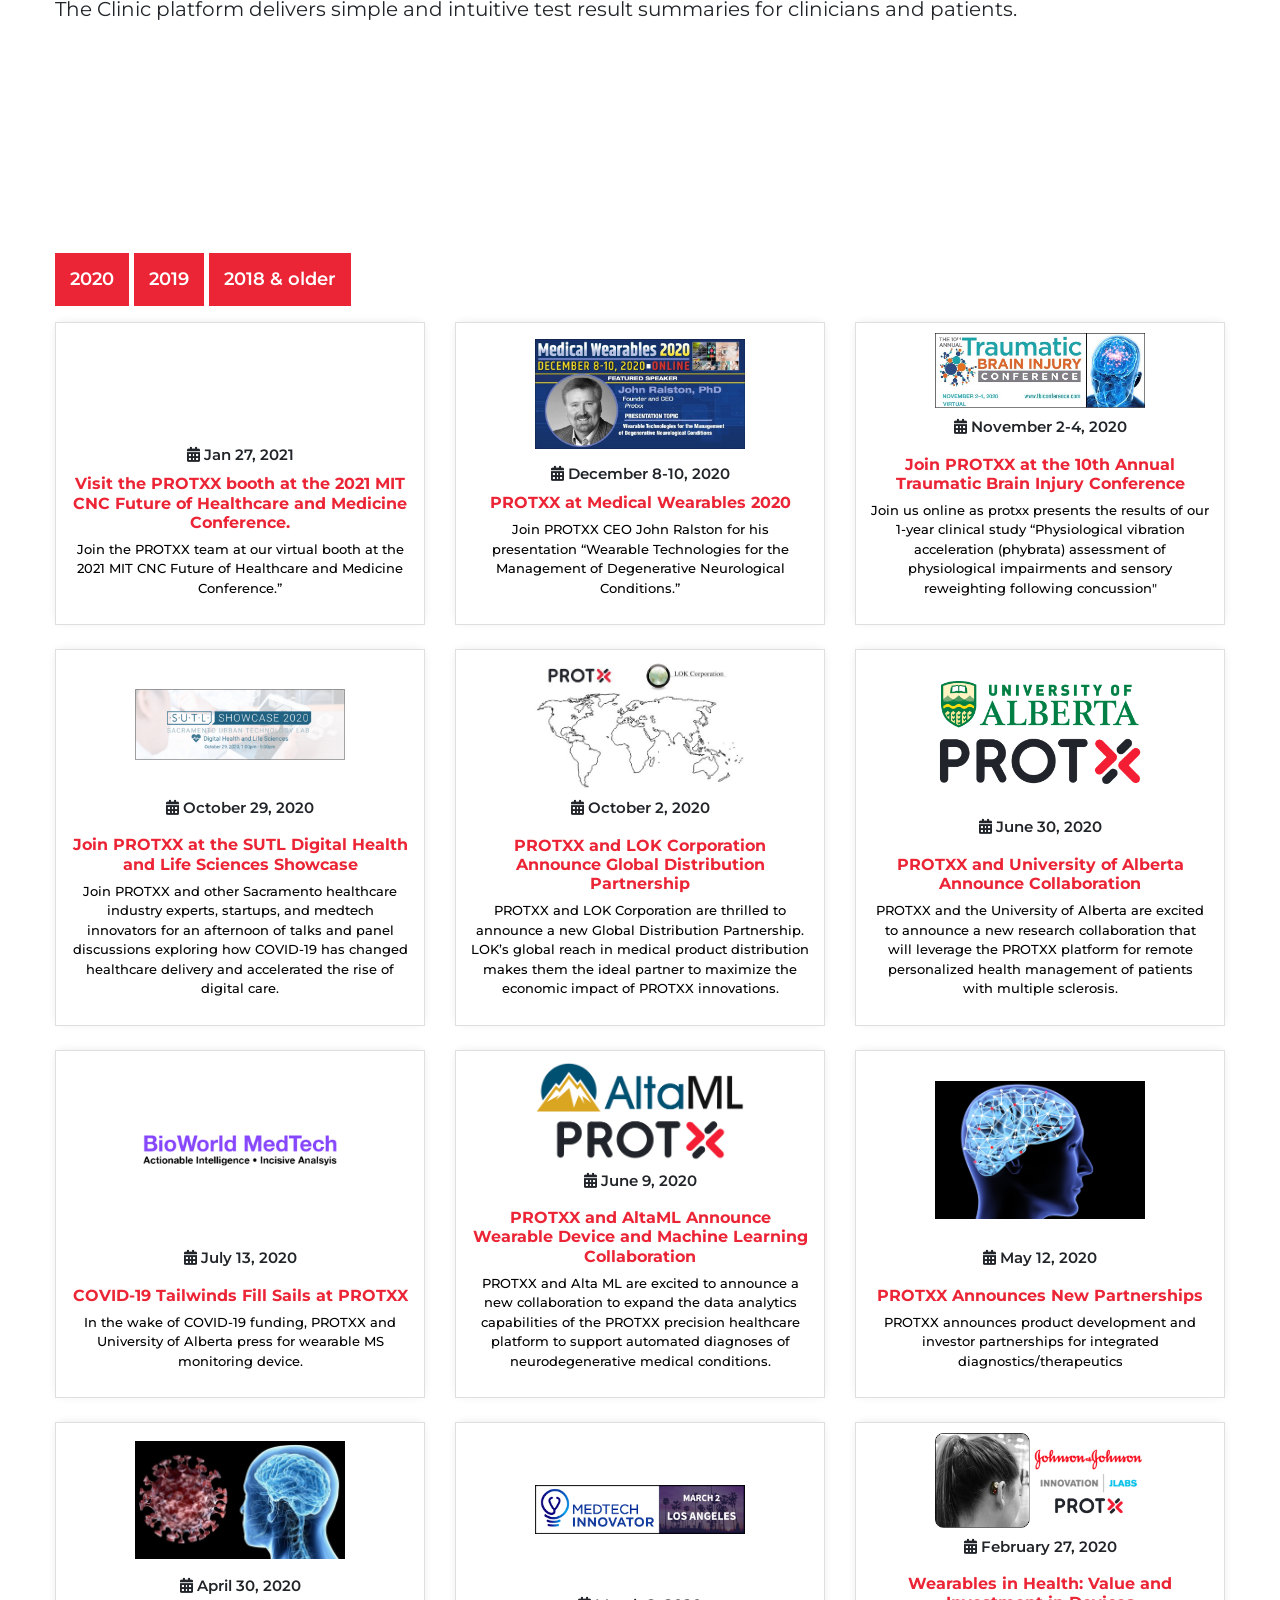
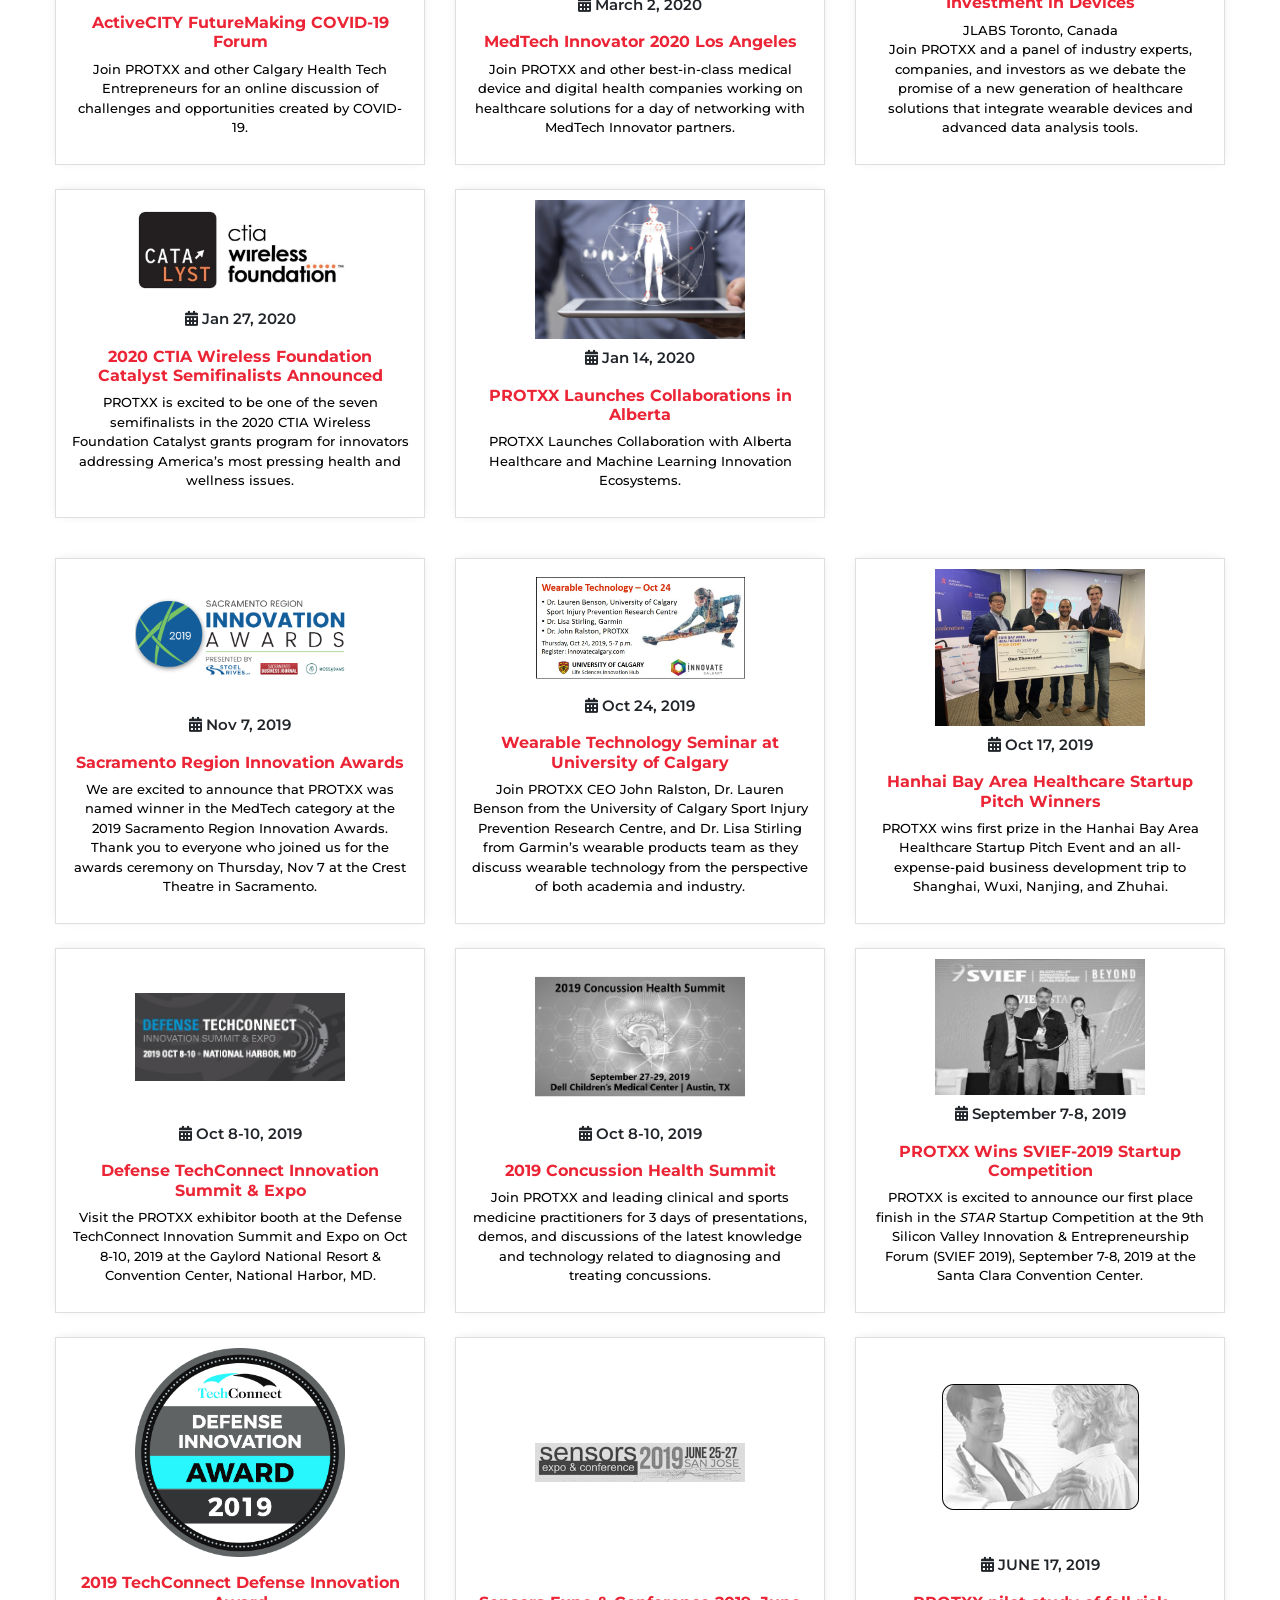
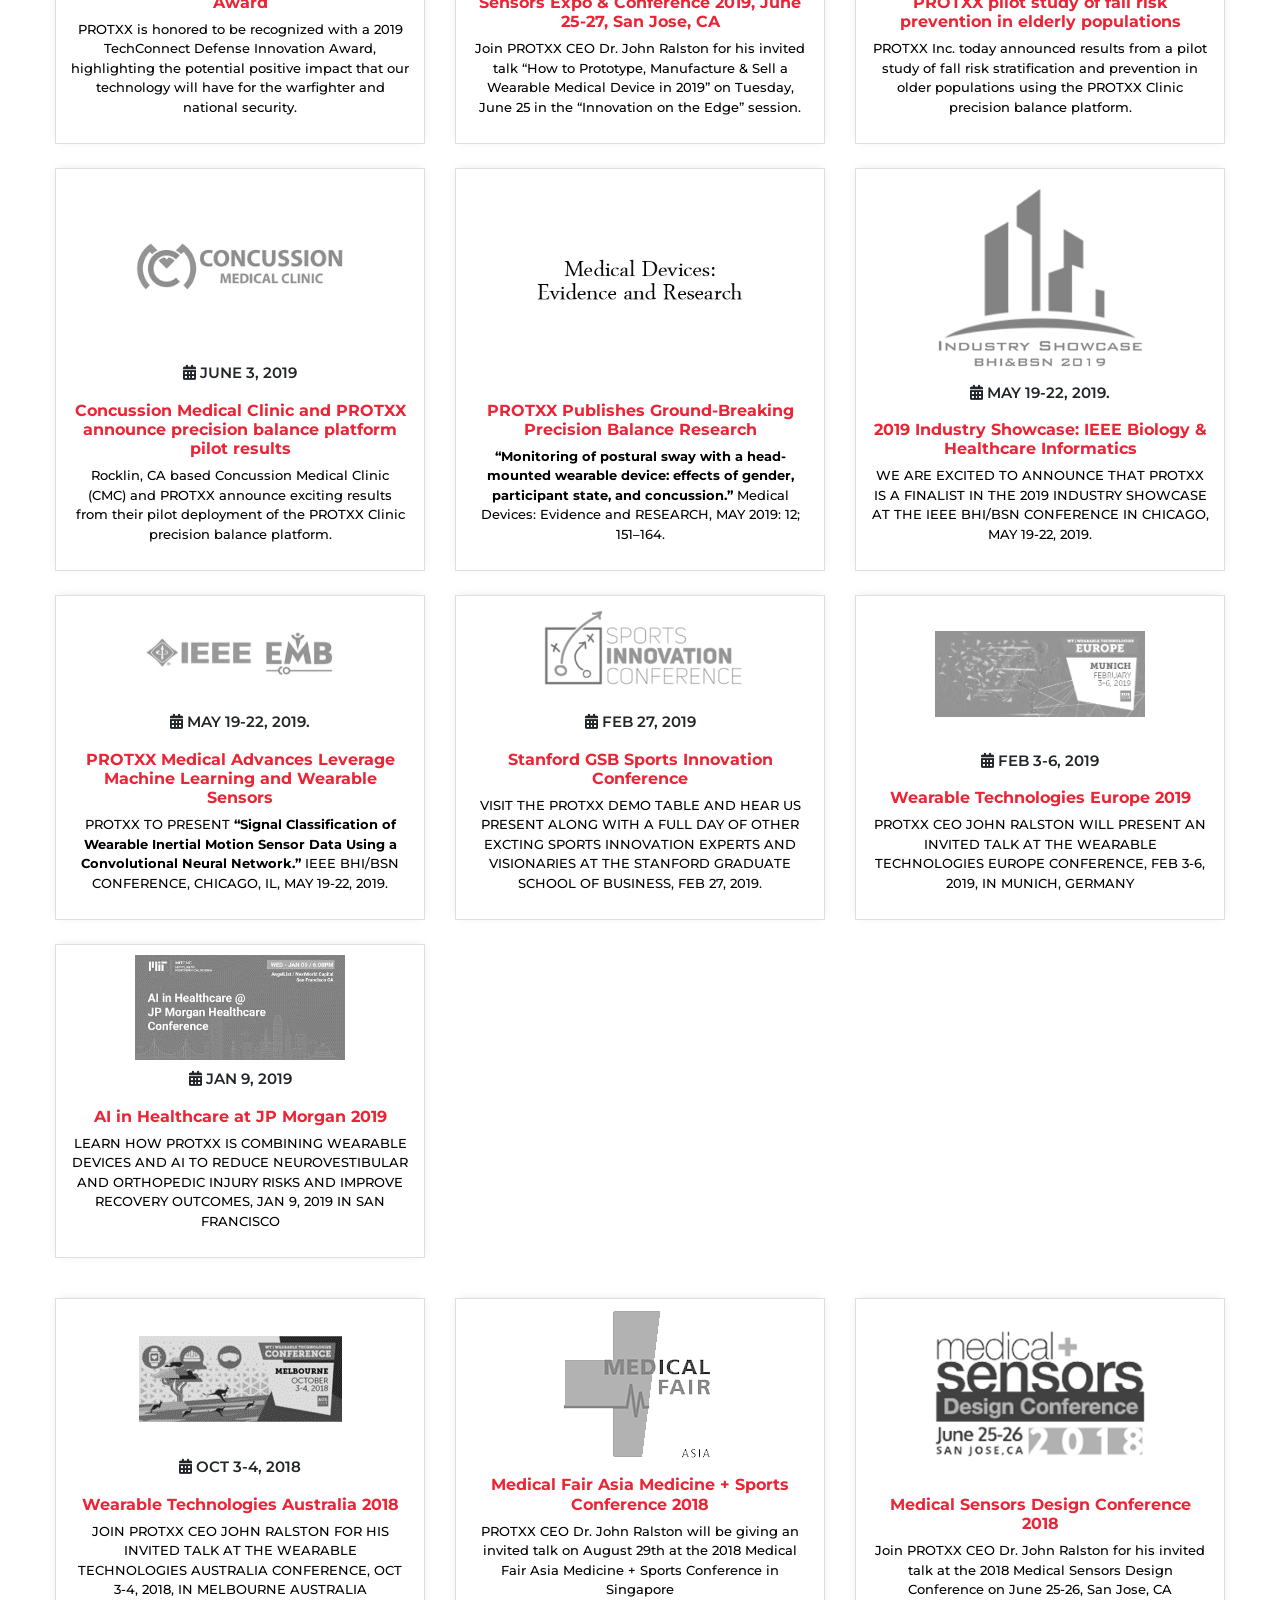
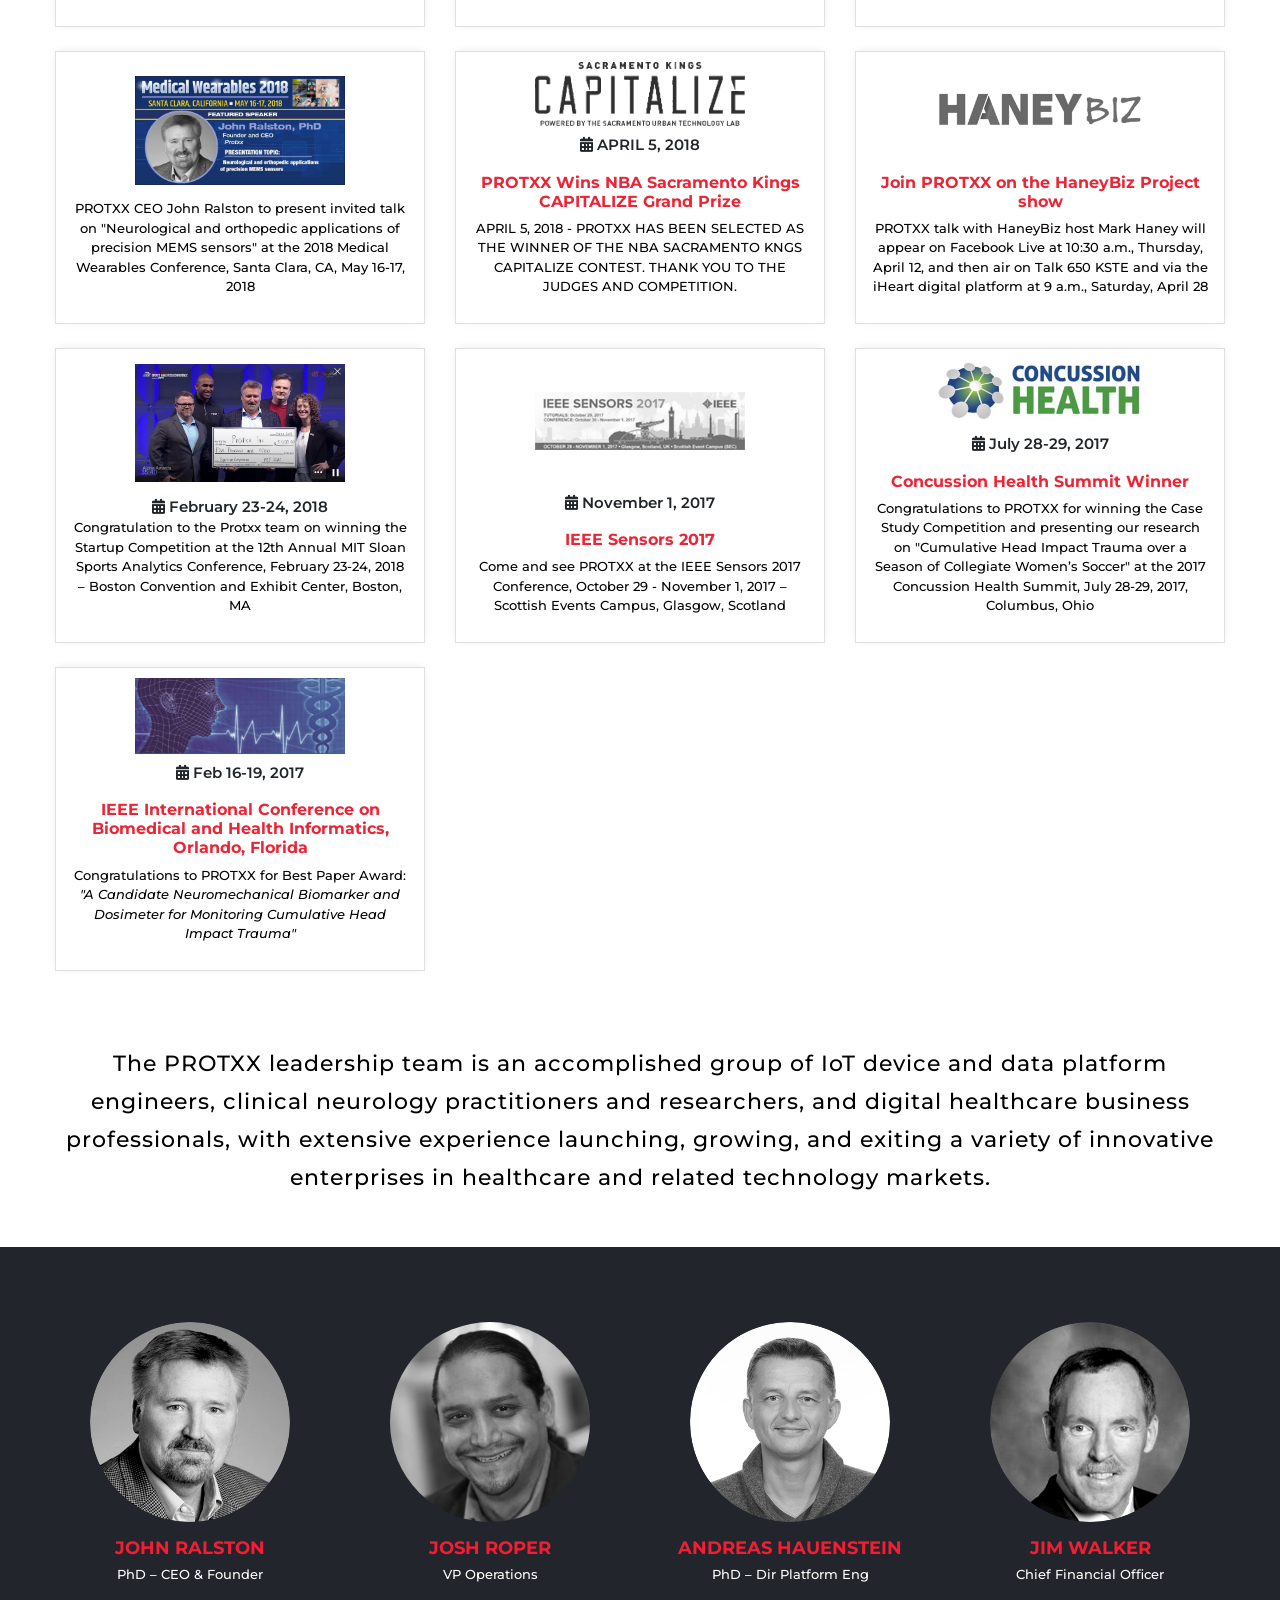
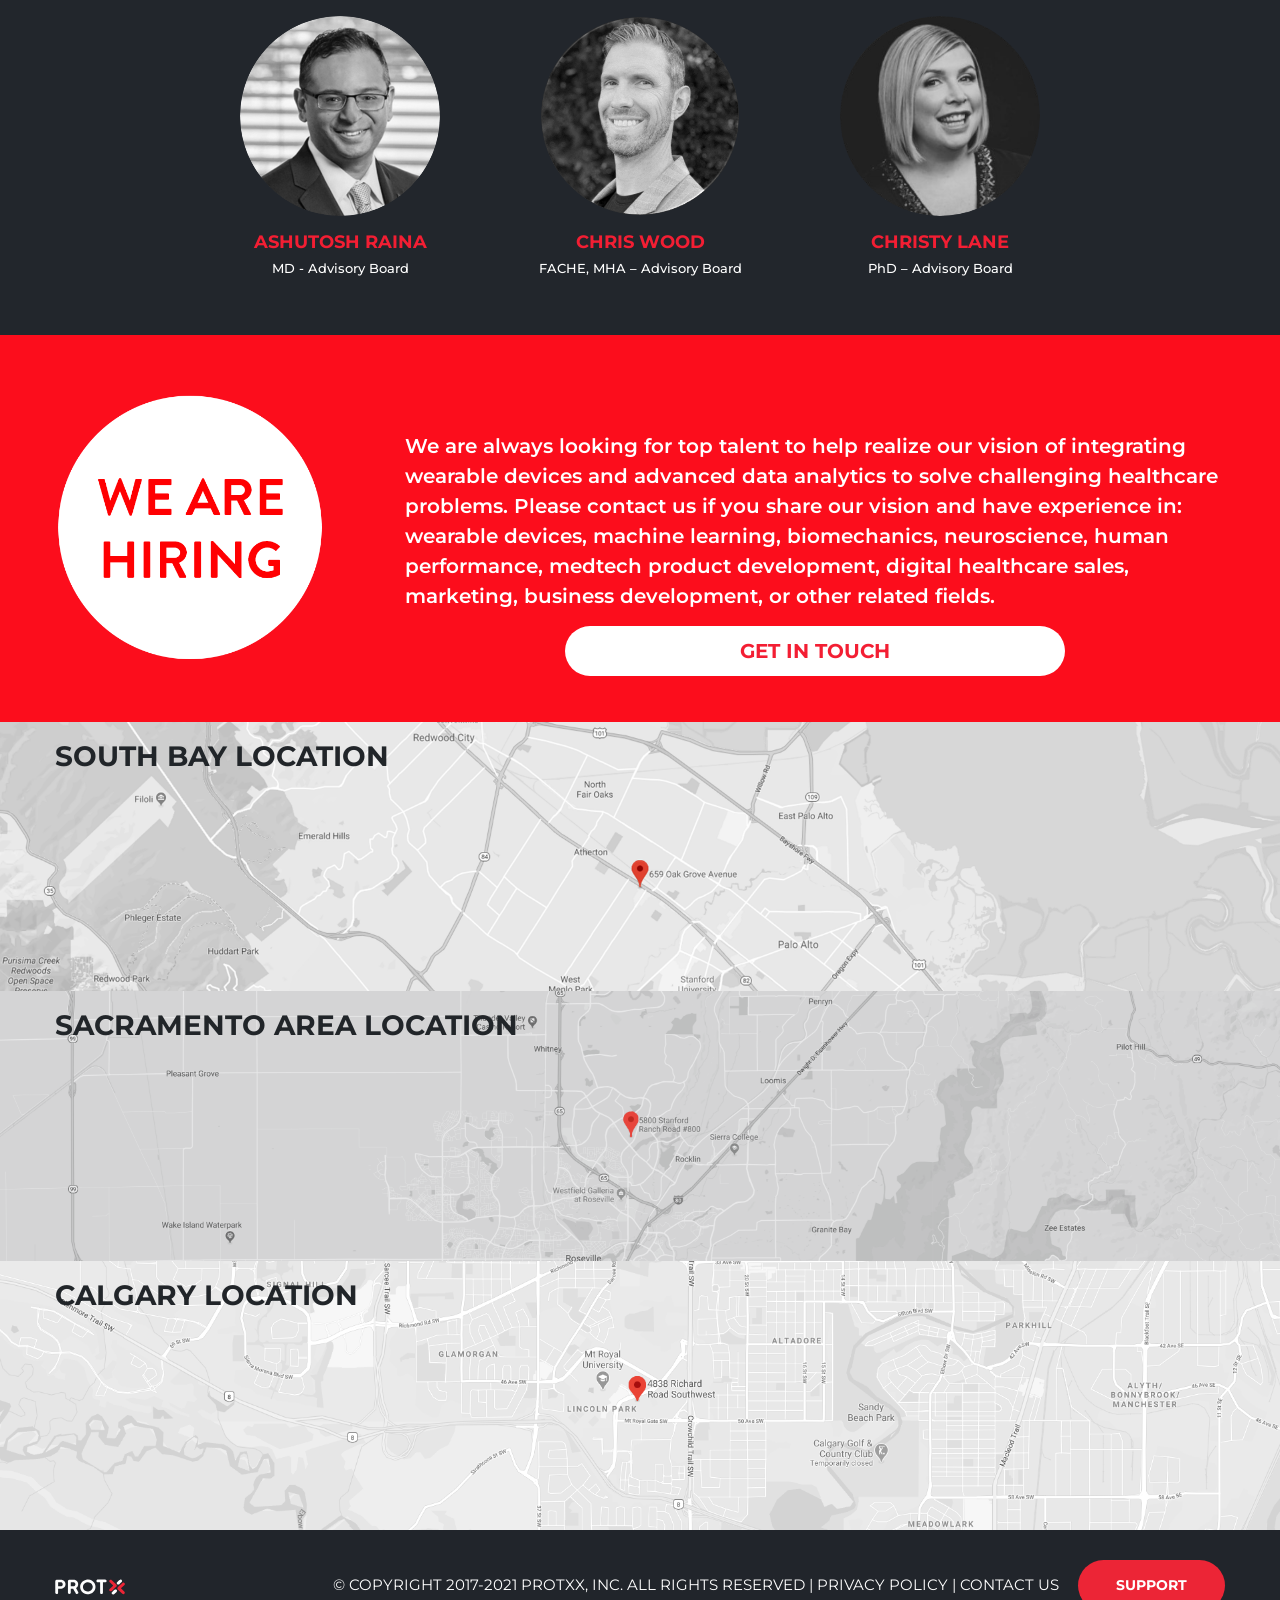
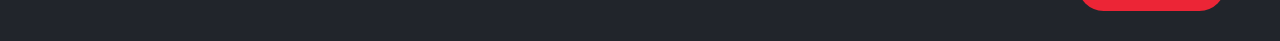
==== commit b164db40: "Update index.html" ====
--- a/index.html
+++ b/index.html
@@ -83,13 +83,12 @@
             
             <div class="recent_news_section">
               <h4>Recent News</h4>
+              <p><span><i class="fas fa-calendar-alt"></i> April 13, 2021  </span> - <a target="_blank" href="https://www.einpresswire.com/article/538543944/protxx-launches-remote-neurophysiological-patient-management-platform?r=pawevv9M13JD4PCFq-">PROTXX Launches Remote Neurophysiological Patient Management Platform</a></p>
               <p><span><i class="fas fa-calendar-alt"></i> Mar 2, 2021  </span> - <a target="_blank" href="http://www.globenewswire.com/news-release/2021/03/02/2185599/0/en/New-Digital-Health-Platform-Prepares-Companies-for-Integration-in-the-Health-System.html
 ">PROTXX selected for Alberta’s first digital health platform integration cohort</a></p>
               <p><span><i class="fas fa-calendar-alt"></i> Feb 25, 2021 </span> - <a target="_blank" href="https://www.einpresswire.com/article/535846708/protxx-phybrata-sensing-enhances-in-clinic-and-remote-patient-care-for-complex-neurological-conditions?ref=email&code=4ghAGiMnnBUWytaj&utm_source=NewsletterPR&utm_medium=email&utm_campaign=All+Featured+Press+Releases&utm_content=article
 ">PROTXX announces landmark phybrata neurophysiological sensor study</a></p>
               <p><span><i class="fas fa-calendar-alt"></i> Feb 9-10, 2021</span> - <a target="_blank" href="https://www.obioinvestmentsummit.com/presenting-companies-2021#protxx">PROTXX to present at 2021 Ontario Bioscience Investment Summit.</a></p>
-              <p><span><i class="fas fa-calendar-alt"></i> Jan 27, 2021 </span> - <a target="_blank" href="https://www.mitcnc.org/startup-exhibitor/">Visit the PROTXX booth at the 2021 MIT CNC Future of Healthcare and Medicine Conference.</a></p>
-              <div class="text-center">
               <a class="site_btn" href="#news">More News</a>
               </div>
             </div>
@@ -299,6 +298,15 @@
               <div class="row mt-3">
                <div class="col-md-4 mb-4 items">
                           <div class="d-flex flex-column text-center justify-content-end h-100">
+                            <img class="my-auto" src="images/protxx-rpm.png" alt="">
+                            <span class="date_area mt-2"><i class="fas fa-calendar-alt"></i> Jan 27, 2021</span>
+                             <a class="mt-2"  target="_blank" href="https://www.mitcnc.org/startup-exhibitor/">
+                  <h3 class="mb-2">Visit the PROTXX booth at the 2021 MIT CNC Future of Healthcare and Medicine Conference.</h3></a>
+                  <p>Join the PROTXX team at our virtual booth at the 2021 MIT CNC Future of Healthcare and Medicine Conference.”</p>
+                          </div>
+               </div>
+               <div class="col-md-4 mb-4 items">
+                          <div class="d-flex flex-column text-center justify-content-end h-100">
                             <img class="my-auto" src="images/medicalWearables_v3.jpg" alt="">
                             <span class="date_area mt-2"><i class="fas fa-calendar-alt"></i> December 8-10, 2020</span>
                              <a class="mt-2"  target="_blank" href="https://www.medwearablesconference.com/speakers.html">
